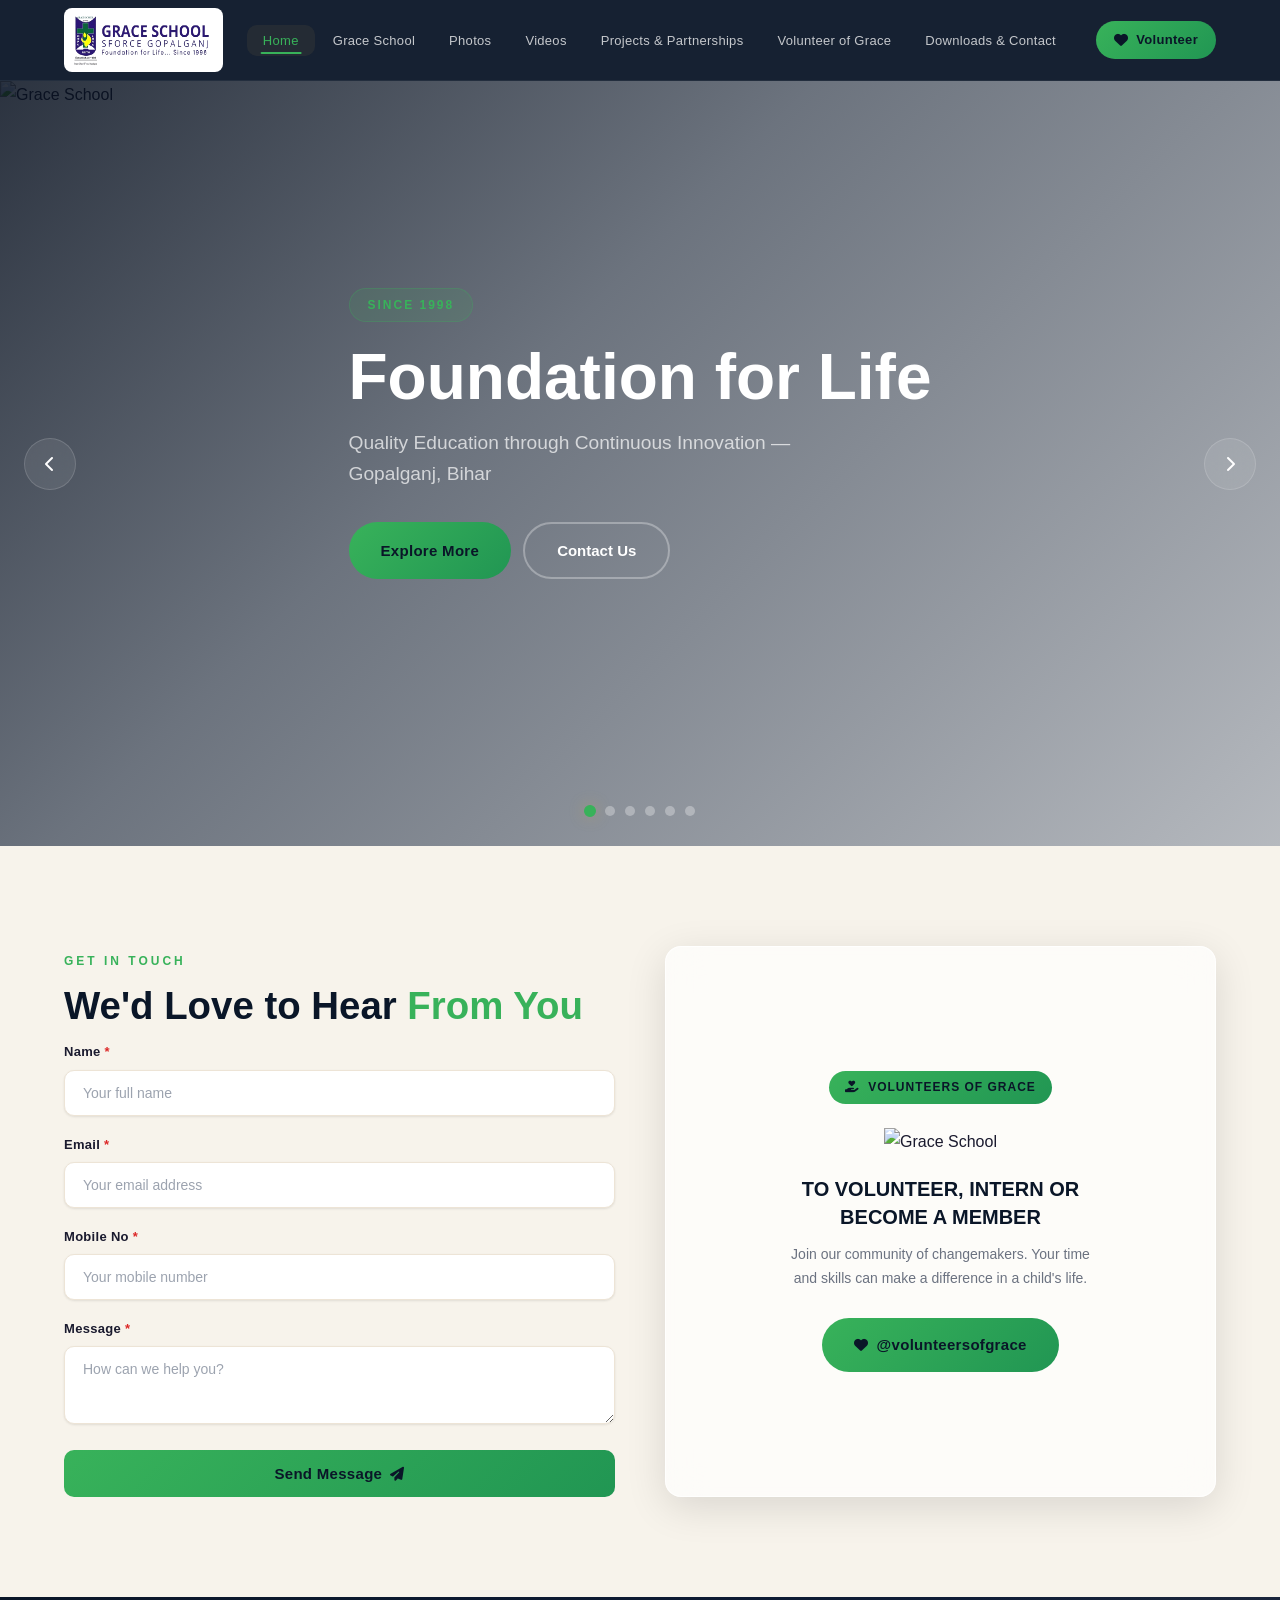
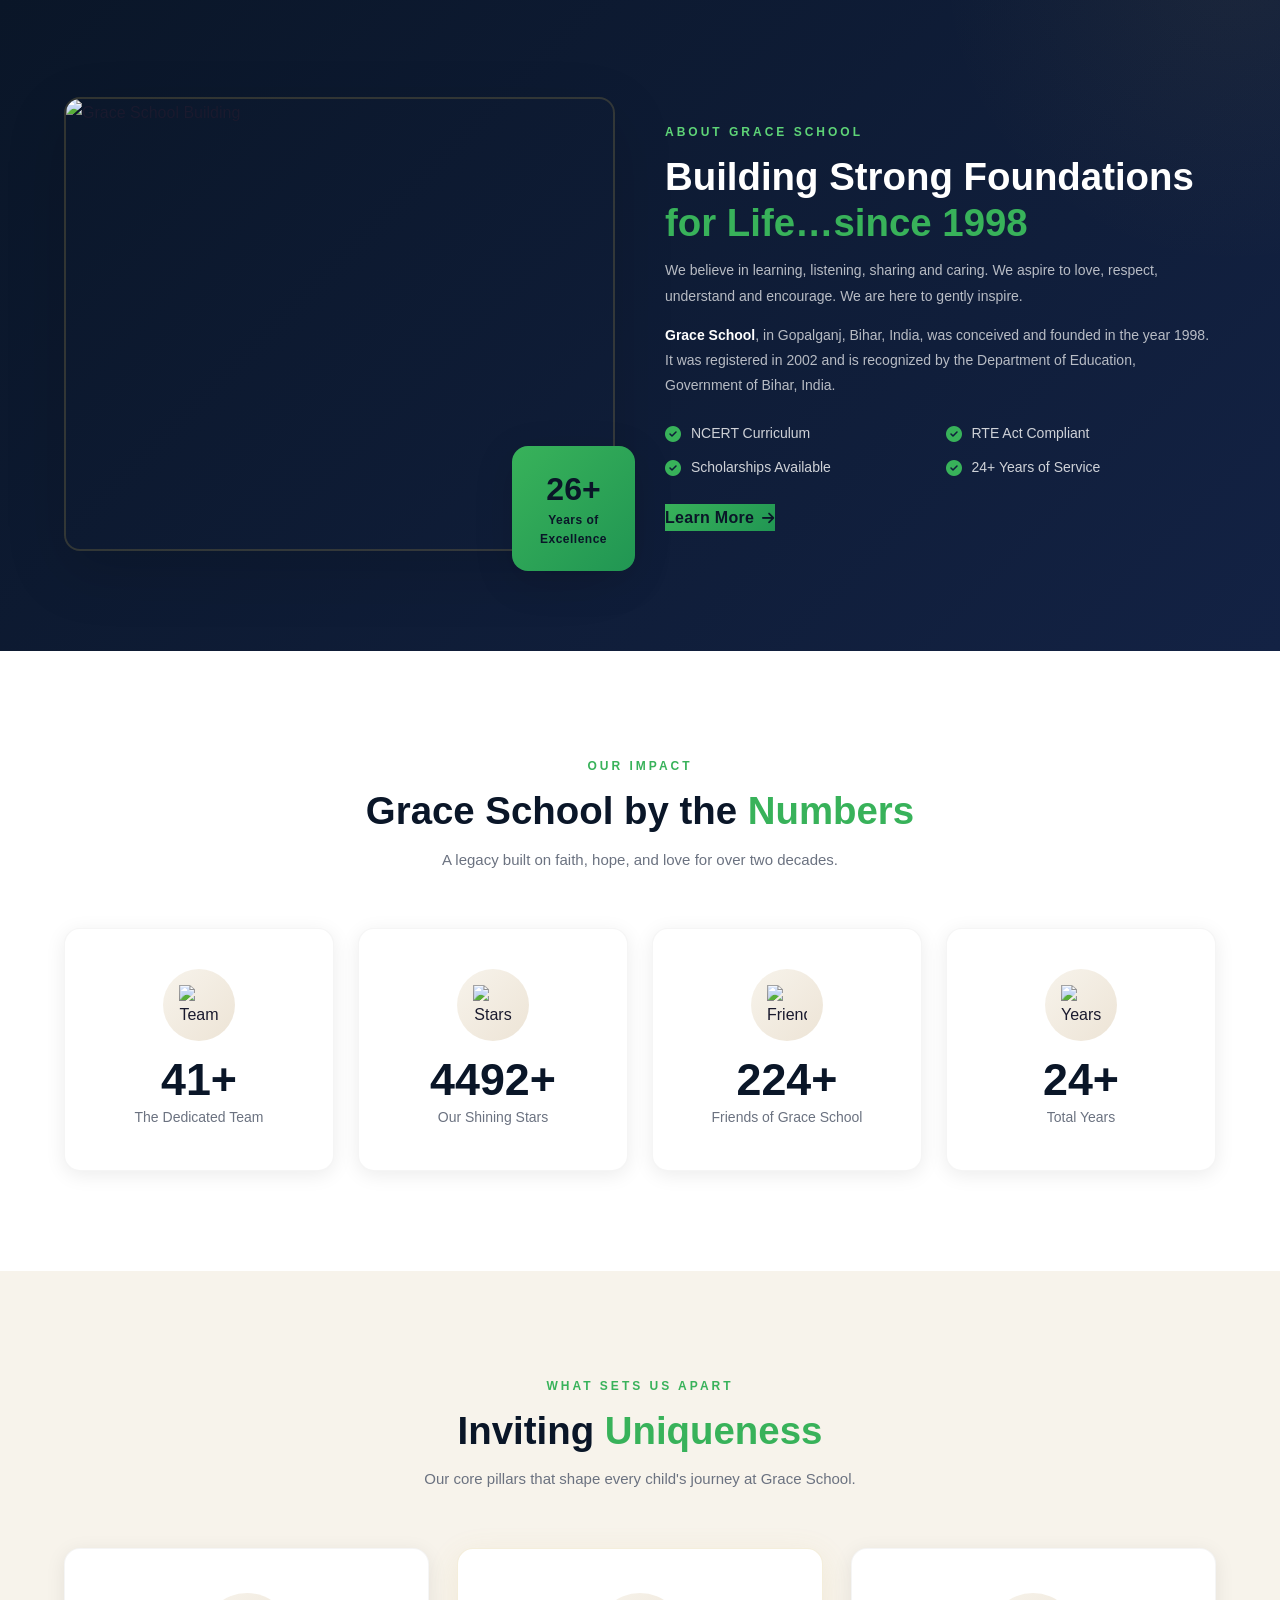
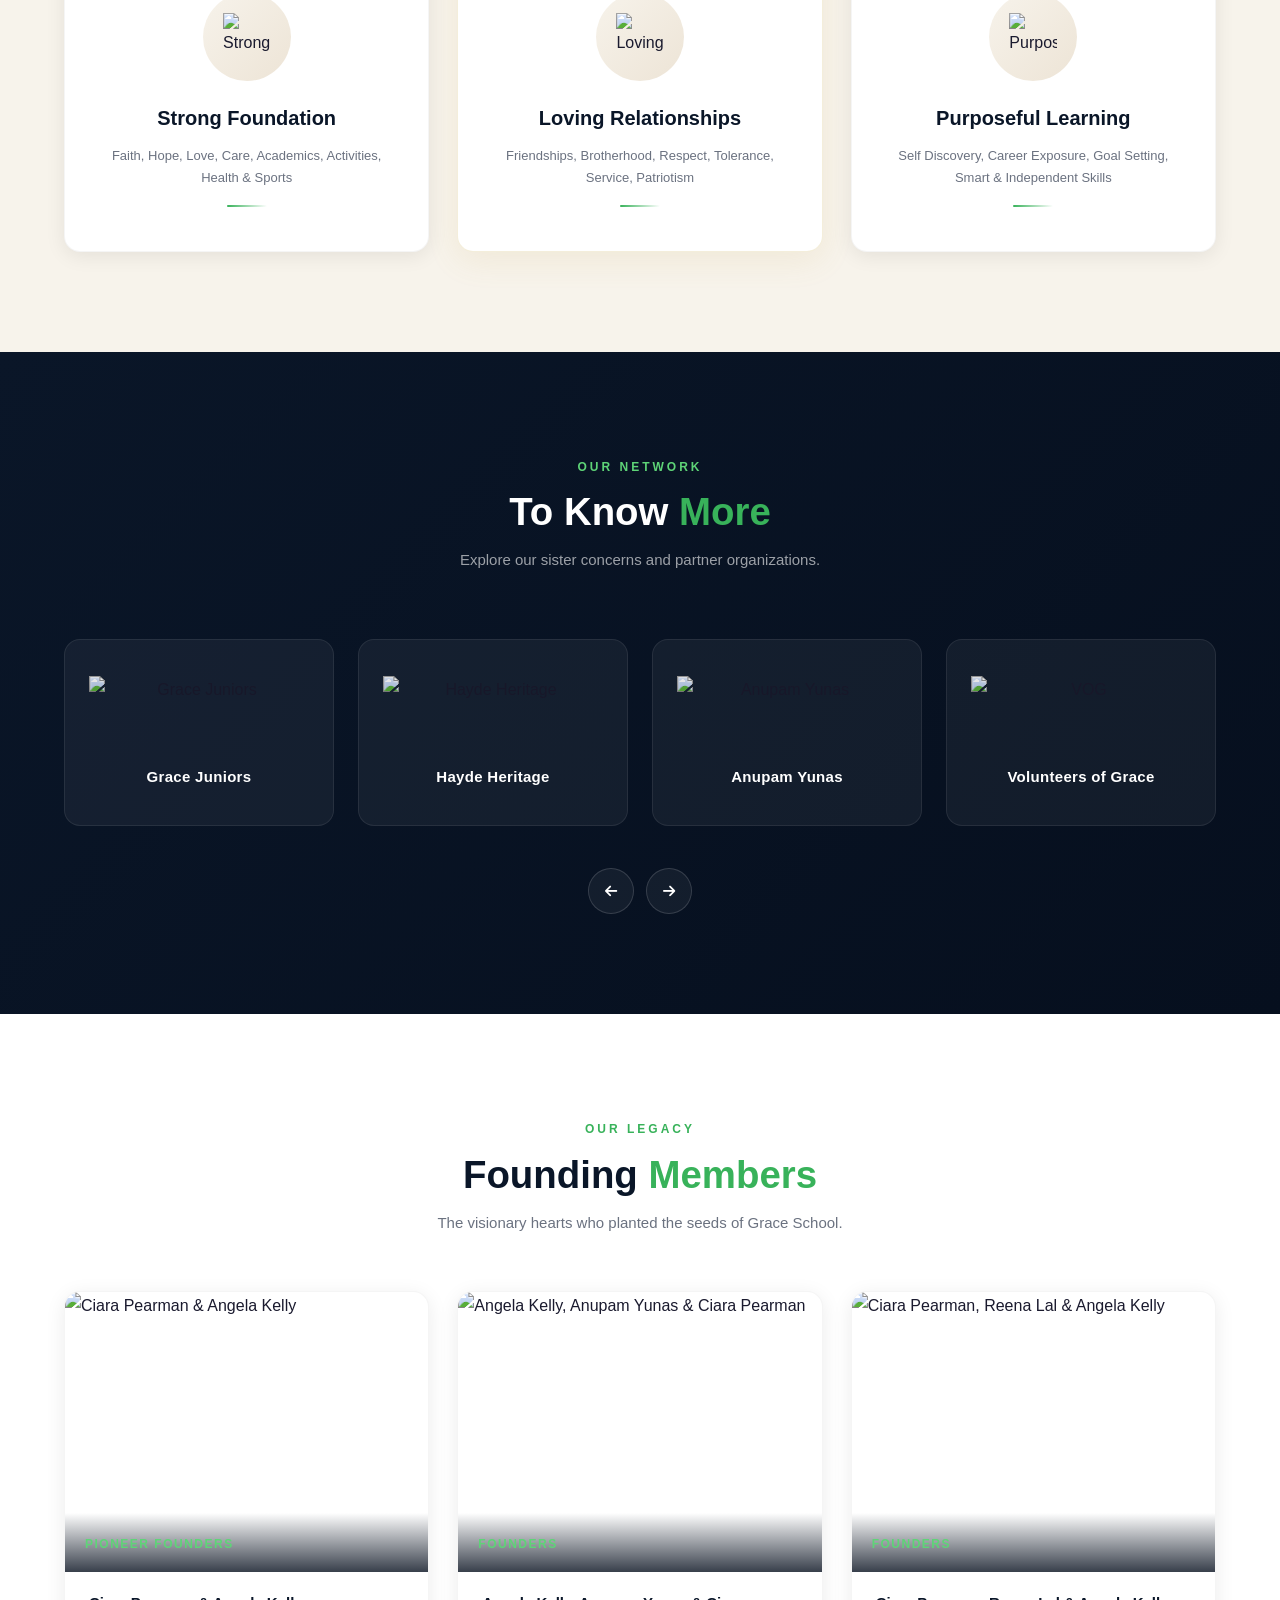
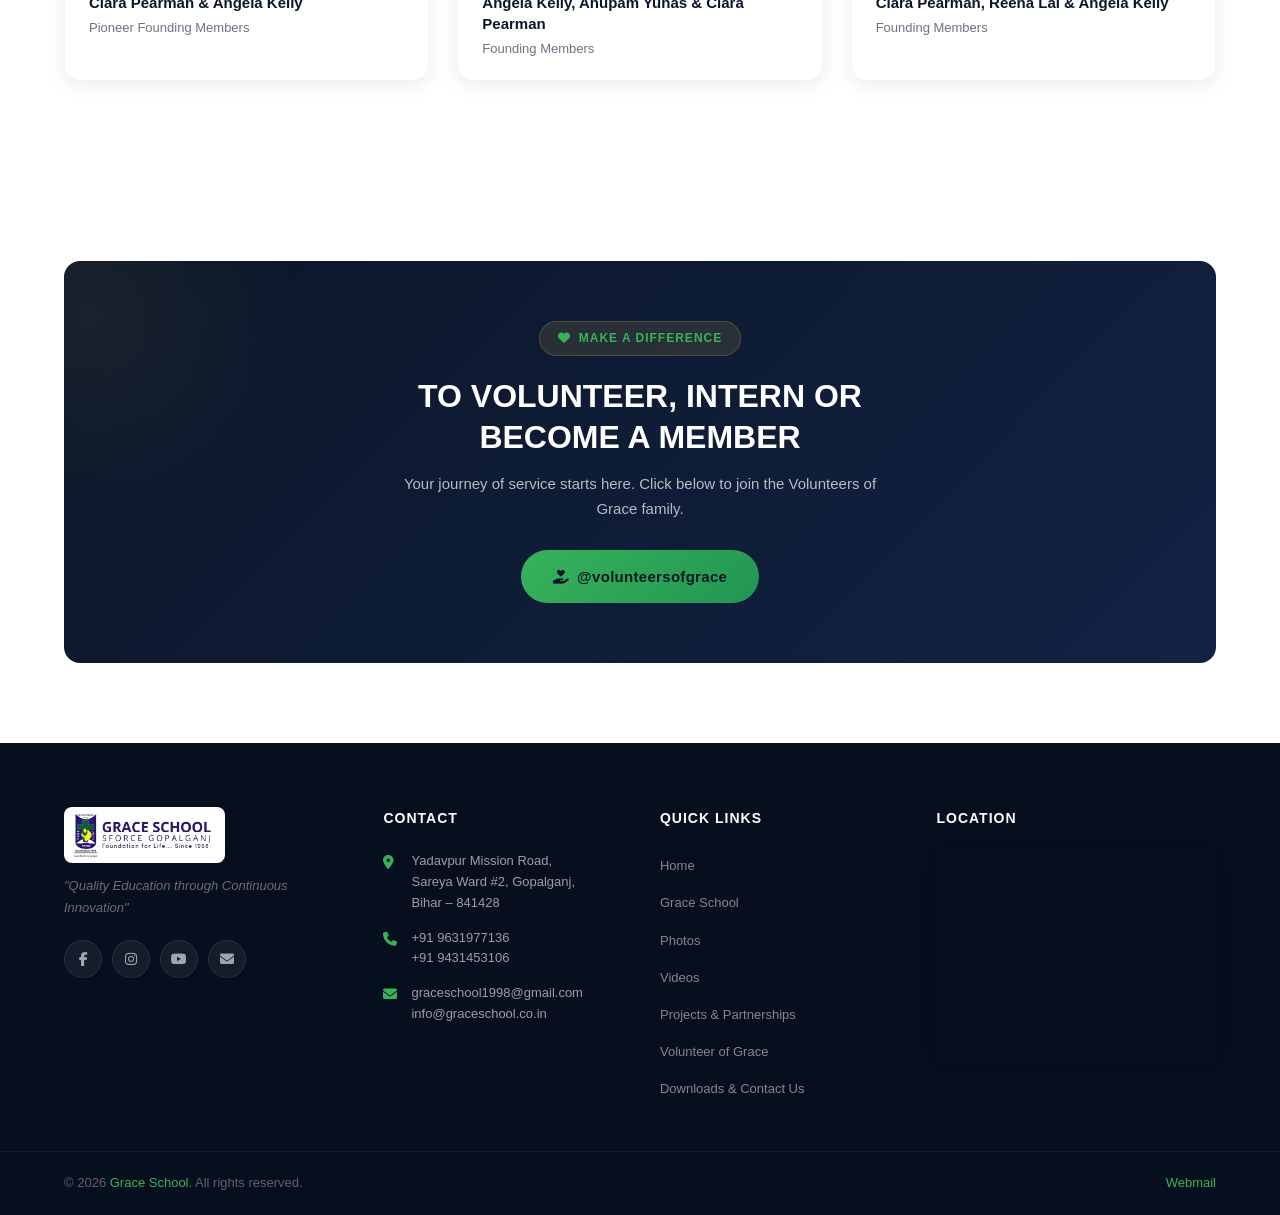
==== index.html @ efa8aef2 "Add cache-control meta tags, bump CSS version to v3" ====
<!DOCTYPE html>
<html lang="en">
<head>
  <meta charset="UTF-8">
  <meta http-equiv="Cache-Control" content="no-cache, no-store, must-revalidate">
  <meta http-equiv="Pragma" content="no-cache">
  <meta name="viewport" content="width=device-width, initial-scale=1.0">
  <title>Grace School – Foundation for Life…since 1998</title>
  <meta name="description" content="Grace School – Foundation for Life…since 1998. Quality education in Gopalganj, Bihar since 1998.">
  <link rel="stylesheet" href="https://cdnjs.cloudflare.com/ajax/libs/font-awesome/6.5.0/css/all.min.css">
  <link rel="stylesheet" href="css/style.css?v=3">
  <link rel="icon" href="https://www.graceschool.co.in/assets/img/cropped-Grace-School-Side-Logo.jpg">
</head>
<body>

  <div class="site-wrapper">

    <!-- Header -->
    <header class="header" id="header">
      <div class="container">
        <div class="header-content">
          <div class="logo">
            <a href="index.html">
              <img src="images/grace-logo-2.png?v=2" alt="Grace School Logo">
            </a>
          </div>
          <nav class="nav" id="mainNav">
            <ul>
              <li><a href="index.html" class="active">Home</a></li>
              <li><a href="grace-school.html">Grace School</a></li>
              <li><a href="photos.html">Photos</a></li>
              <li><a href="videos.html">Videos</a></li>
              <li><a href="projects-partnerships.html">Projects & Partnerships</a></li>
              <li><a href="volunteer.html">Volunteer of Grace</a></li>
              <li><a href="downloads-contact.html">Downloads & Contact</a></li>
            </ul>
          </nav>
          <div class="header-actions">
            <a href="https://linktr.ee/vogtrust2021" target="_blank" class="btn-primary btn-sm">
              <i class="fas fa-heart"></i> Volunteer
            </a>
          </div>
          <button class="hamburger" id="hamburger" aria-label="Toggle menu">
            <span></span><span></span><span></span>
          </button>
        </div>
      </div>
    </header>

    <!-- Hero -->
    <section class="hero">
      <div class="slider-container" id="sliderContainer">
        <div class="slider-track" id="sliderTrack">
          <div class="slide"><img src="https://www.graceschool.co.in/auth/upload/slider/grace-school-slider-1.jpg" alt="Grace School"></div>
          <div class="slide"><img src="https://www.graceschool.co.in/auth/upload/slider/grace-school-slider-2.jpg" alt="Grace School"></div>
          <div class="slide"><img src="https://www.graceschool.co.in/auth/upload/slider/grace-school-slider-3.jpg" alt="Grace School"></div>
          <div class="slide"><img src="https://www.graceschool.co.in/auth/upload/slider/grace-school-slider-4.jpg" alt="Grace School"></div>
          <div class="slide"><img src="https://www.graceschool.co.in/auth/upload/slider/grace-school-slider-5.jpg" alt="Grace School"></div>
          <div class="slide"><img src="https://www.graceschool.co.in/auth/upload/slider/grace-school-slider-6.jpg" alt="Grace School"></div>
        </div>
        <div class="hero-overlay">
          <div class="container">
            <div class="hero-text">
              <span class="hero-badge">Since 1998</span>
              <h1>Foundation for Life</h1>
              <p>Quality Education through Continuous Innovation — Gopalganj, Bihar</p>
              <div class="hero-buttons">
                <a href="grace-school.html" class="btn-primary btn-lg">Explore More</a>
                <a href="downloads-contact.html" class="btn-outline btn-lg">Contact Us</a>
              </div>
            </div>
          </div>
        </div>
        <button class="slider-btn prev" id="prevBtn" aria-label="Previous slide"><i class="fas fa-chevron-left"></i></button>
        <button class="slider-btn next" id="nextBtn" aria-label="Next slide"><i class="fas fa-chevron-right"></i></button>
        <div class="slider-dots" id="sliderDots"></div>
      </div>
    </section>

    <!-- Get In Touch + Volunteer -->
    <section class="section section-contact">
      <div class="container">
        <div class="grid-2">
          <div class="contact-form-wrapper">
            <div class="section-label">Get In Touch</div>
            <h2 class="section-heading">We'd Love to Hear <span class="text-accent">From You</span></h2>
            <form id="contactForm" class="premium-form">
              <div class="form-group">
                <label>Name <span class="required">*</span></label>
                <input type="text" required placeholder="Your full name">
              </div>
              <div class="form-group">
                <label>Email <span class="required">*</span></label>
                <input type="email" required placeholder="Your email address">
              </div>
              <div class="form-group">
                <label>Mobile No <span class="required">*</span></label>
                <input type="tel" maxlength="10" required placeholder="Your mobile number">
              </div>
              <div class="form-group">
                <label>Message <span class="required">*</span></label>
                <textarea rows="3" required placeholder="How can we help you?"></textarea>
              </div>
              <button type="submit" class="btn-primary btn-block">
                Send Message <i class="fas fa-paper-plane"></i>
              </button>
            </form>
          </div>
          <div class="volunteer-wrapper">
            <div class="glass-card volunteer-card">
              <div class="volunteer-badge">
                <i class="fas fa-hand-holding-heart"></i>
                <span>Volunteers of Grace</span>
              </div>
              <img src="https://www.graceschool.co.in/assets/img/Grace-School-Side-Logo.jpg" alt="Grace School" class="volunteer-logo">
              <h3>TO VOLUNTEER, INTERN OR<br>BECOME A MEMBER</h3>
              <p>Join our community of changemakers. Your time and skills can make a difference in a child's life.</p>
              <a href="https://linktr.ee/vogtrust2021" target="_blank" class="btn-primary btn-lg">
                <i class="fas fa-heart"></i> @volunteersofgrace
              </a>
            </div>
          </div>
        </div>
      </div>
    </section>

    <!-- About -->
    <section class="section about-section">
      <div class="container">
        <div class="grid-2 align-center">
          <div class="about-image-wrapper">
            <div class="about-image-frame">
              <img src="https://www.graceschool.co.in/assets/img/Grace-School-Side-Image-1.jpg" alt="Grace School Building">
            </div>
            <div class="experience-badge">
              <span class="exp-number">26+</span>
              <span class="exp-label">Years of<br>Excellence</span>
            </div>
          </div>
          <div class="about-content">
            <div class="section-label light">About Grace School</div>
            <h2 class="section-heading light">Building Strong Foundations<br><span class="text-accent">for Life…since 1998</span></h2>
            <p>We believe in learning, listening, sharing and caring. We aspire to love, respect, understand and encourage. We are here to gently inspire.</p>
            <p><strong>Grace School</strong>, in Gopalganj, Bihar, India, was conceived and founded in the year 1998. It was registered in 2002 and is recognized by the Department of Education, Government of Bihar, India.</p>
            <div class="about-features">
              <div class="about-feature">
                <i class="fas fa-check-circle"></i>
                <span>NCERT Curriculum</span>
              </div>
              <div class="about-feature">
                <i class="fas fa-check-circle"></i>
                <span>RTE Act Compliant</span>
              </div>
              <div class="about-feature">
                <i class="fas fa-check-circle"></i>
                <span>Scholarships Available</span>
              </div>
              <div class="about-feature">
                <i class="fas fa-check-circle"></i>
                <span>24+ Years of Service</span>
              </div>
            </div>
            <a href="grace-school.html" class="btn-primary">Learn More <i class="fas fa-arrow-right"></i></a>
          </div>
        </div>
      </div>
      <div class="section-bg-shape"></div>
    </section>

    <!-- Stats -->
    <section class="section section-stats">
      <div class="container">
        <div class="section-header">
          <div class="section-label">Our Impact</div>
          <h2 class="section-heading">Grace School by the <span class="text-accent">Numbers</span></h2>
          <p class="section-sub">A legacy built on faith, hope, and love for over two decades.</p>
        </div>
        <div class="stats-grid" id="statsGrid">
          <div class="stat-card">
            <div class="stat-icon">
              <img src="https://www.graceschool.co.in/assets/img/icon/team.png" alt="Team">
            </div>
            <div class="stat-number"><span class="counter" data-target="45">0</span>+</div>
            <div class="stat-label">The Dedicated Team</div>
          </div>
          <div class="stat-card">
            <div class="stat-icon">
              <img src="https://www.graceschool.co.in/assets/img/icon/stars.png" alt="Stars">
            </div>
            <div class="stat-number"><span class="counter" data-target="4900">0</span>+</div>
            <div class="stat-label">Our Shining Stars</div>
          </div>
          <div class="stat-card">
            <div class="stat-icon">
              <img src="https://www.graceschool.co.in/assets/img/icon/friends.png" alt="Friends">
            </div>
            <div class="stat-number"><span class="counter" data-target="244">0</span>+</div>
            <div class="stat-label">Friends of Grace School</div>
          </div>
          <div class="stat-card">
            <div class="stat-icon">
              <img src="https://www.graceschool.co.in/assets/img/icon/customer-review.png" alt="Years">
            </div>
            <div class="stat-number"><span class="counter" data-target="26">0</span>+</div>
            <div class="stat-label">Total Years</div>
          </div>
        </div>
      </div>
    </section>

    <!-- Uniqueness -->
    <section class="section section-uniqueness">
      <div class="container">
        <div class="section-header">
          <div class="section-label">What Sets Us Apart</div>
          <h2 class="section-heading">Inviting <span class="text-accent">Uniqueness</span></h2>
          <p class="section-sub">Our core pillars that shape every child's journey at Grace School.</p>
        </div>
        <div class="grid-3">
          <div class="feature-card">
            <div class="feature-icon-wrapper">
              <div class="feature-icon">
                <img src="https://www.graceschool.co.in/assets/img/icon/faith.png" alt="Strong Foundation">
              </div>
            </div>
            <h3>Strong Foundation</h3>
            <p>Faith, Hope, Love, Care, Academics, Activities, Health & Sports</p>
            <div class="feature-line"></div>
          </div>
          <div class="feature-card featured">
            <div class="feature-icon-wrapper">
              <div class="feature-icon">
                <img src="https://www.graceschool.co.in/assets/img/icon/love.png" alt="Loving Relationships">
              </div>
            </div>
            <h3>Loving Relationships</h3>
            <p>Friendships, Brotherhood, Respect, Tolerance, Service, Patriotism</p>
            <div class="feature-line"></div>
          </div>
          <div class="feature-card">
            <div class="feature-icon-wrapper">
              <div class="feature-icon">
                <img src="https://www.graceschool.co.in/assets/img/icon/inspiration.png" alt="Purposeful Learning">
              </div>
            </div>
            <h3>Purposeful Learning</h3>
            <p>Self Discovery, Career Exposure, Goal Setting, Smart & Independent Skills</p>
            <div class="feature-line"></div>
          </div>
        </div>
      </div>
    </section>

    <!-- Partners -->
    <section class="section section-partners">
      <div class="container">
        <div class="section-header">
          <div class="section-label light">Our Network</div>
          <h2 class="section-heading light">To Know <span class="text-accent">More</span></h2>
          <p class="section-sub light">Explore our sister concerns and partner organizations.</p>
        </div>
        <div class="partners-carousel">
          <div class="partner-track" id="partnerTrack">
            <div class="partner-card">
              <a href="http://www.gracejuniors.in/" target="_blank">
                <img src="https://www.graceschool.co.in/assets/img/slide-logo/logo.png" alt="Grace Juniors">
                <h4>Grace Juniors</h4>
              </a>
            </div>
            <div class="partner-card">
              <a href="https://www.haydeheritage.com/" target="_blank">
                <img src="https://www.graceschool.co.in/assets/img/slide-logo/Hayde-Heritage.jpg" alt="Hayde Heritage">
                <h4>Hayde Heritage</h4>
              </a>
            </div>
            <div class="partner-card">
              <a href="http://www.anupamyunas.com" target="_blank">
                <img src="https://www.graceschool.co.in/assets/img/slide-logo/Anupam-Yunas.png" alt="Anupam Yunas">
                <h4>Anupam Yunas</h4>
              </a>
            </div>
            <div class="partner-card">
              <a href="http://graceschool.co.in/friends/" target="_blank">
                <img src="https://www.graceschool.co.in/assets/img/slide-logo/frogscopy.jpg" alt="VOG">
                <h4>Volunteers of Grace</h4>
              </a>
            </div>
          </div>
          <div class="carousel-controls">
            <button class="carousel-btn" id="partnerPrev" aria-label="Previous"><i class="fas fa-arrow-left"></i></button>
            <button class="carousel-btn" id="partnerNext" aria-label="Next"><i class="fas fa-arrow-right"></i></button>
          </div>
        </div>
      </div>
    </section>

    <!-- Founding Members -->
    <section class="section section-members">
      <div class="container">
        <div class="section-header">
          <div class="section-label">Our Legacy</div>
          <h2 class="section-heading">Founding <span class="text-accent">Members</span></h2>
          <p class="section-sub">The visionary hearts who planted the seeds of Grace School.</p>
        </div>
        <div class="grid-3">
          <div class="member-card">
            <div class="member-image">
              <img src="https://www.graceschool.co.in/assets/gallery/founding-members/CIARA%20PEARMAN.jpeg" alt="Ciara Pearman & Angela Kelly">
              <div class="member-overlay">
                <span>Pioneer Founders</span>
              </div>
            </div>
            <div class="member-info">
              <h3>Ciara Pearman & Angela Kelly</h3>
              <p>Pioneer Founding Members</p>
            </div>
          </div>
          <div class="member-card">
            <div class="member-image">
              <img src="https://www.graceschool.co.in/assets/gallery/founding-members/ANGELA%20KELLY.jpeg" alt="Angela Kelly, Anupam Yunas & Ciara Pearman">
              <div class="member-overlay">
                <span>Founders</span>
              </div>
            </div>
            <div class="member-info">
              <h3>Angela Kelly, Anupam Yunas & Ciara Pearman</h3>
              <p>Founding Members</p>
            </div>
          </div>
          <div class="member-card">
            <div class="member-image">
              <img src="https://www.graceschool.co.in/assets/gallery/founding-members/REENA%20LAL.jpeg" alt="Ciara Pearman, Reena Lal & Angela Kelly">
              <div class="member-overlay">
                <span>Founders</span>
              </div>
            </div>
            <div class="member-info">
              <h3>Ciara Pearman, Reena Lal & Angela Kelly</h3>
              <p>Founding Members</p>
            </div>
          </div>
        </div>
      </div>
    </section>

    <!-- Volunteer CTA -->
    <section class="section section-cta">
      <div class="container">
        <div class="cta-card">
          <div class="cta-content">
            <span class="cta-badge"><i class="fas fa-heart"></i> Make a Difference</span>
            <h2>TO VOLUNTEER, INTERN OR<br>BECOME A MEMBER</h2>
            <p>Your journey of service starts here. Click below to join the Volunteers of Grace family.</p>
            <a href="https://linktr.ee/vogtrust2021" target="_blank" class="btn-primary btn-lg">
              <i class="fas fa-hand-holding-heart"></i> @volunteersofgrace
            </a>
          </div>
        </div>
      </div>
    </section>

    <!-- Footer -->
    <footer class="footer">
      <div class="footer-main">
        <div class="container">
          <div class="footer-grid">
            <div class="footer-col footer-brand">
              <img src="images/grace-logo-2.png?v=2" alt="Grace School" class="footer-logo">
              <p class="tagline">"Quality Education through Continuous Innovation"</p>
              <div class="footer-social">
                <a href="#" aria-label="Facebook"><i class="fab fa-facebook-f"></i></a>
                <a href="#" aria-label="Instagram"><i class="fab fa-instagram"></i></a>
                <a href="#" aria-label="YouTube"><i class="fab fa-youtube"></i></a>
                <a href="#" aria-label="Email"><i class="fas fa-envelope"></i></a>
              </div>
            </div>
            <div class="footer-col">
              <h4>Contact</h4>
              <ul class="footer-contact">
                <li>
                  <i class="fas fa-map-marker-alt"></i>
                  <span>Yadavpur Mission Road,<br>Sareya Ward #2, Gopalganj,<br>Bihar – 841428</span>
                </li>
                <li>
                  <i class="fas fa-phone"></i>
                  <span>+91 9631977136<br>+91 9431453106</span>
                </li>
                <li>
                  <i class="fas fa-envelope"></i>
                  <span>graceschool1998@gmail.com<br>info@graceschool.co.in</span>
                </li>
              </ul>
            </div>
            <div class="footer-col">
              <h4>Quick Links</h4>
              <ul class="footer-links">
                <li><a href="index.html">Home</a></li>
                <li><a href="grace-school.html">Grace School</a></li>
                <li><a href="photos.html">Photos</a></li>
                <li><a href="videos.html">Videos</a></li>
                <li><a href="projects-partnerships.html">Projects & Partnerships</a></li>
                <li><a href="volunteer.html">Volunteer of Grace</a></li>
                <li><a href="downloads-contact.html">Downloads & Contact Us</a></li>
              </ul>
            </div>
            <div class="footer-col">
              <h4>Location</h4>
              <div class="footer-map">
                <iframe src="https://www.google.com/maps/embed?pb=!1m14!1m8!1m3!1d3571.1223686066032!2d84.44109749296373!3d26.484004594382505!3m2!1i1024!2i768!4f13.1!3m3!1m2!1s0x0%3A0x8fe959fb7c4a5956!2sGrace%20School!5e0!3m2!1sen!2sin!4v1649658144028!5m2!1sen!2sin" width="100%" height="200" style="border:0; border-radius: 8px;" allowfullscreen="" loading="lazy"></iframe>
              </div>
            </div>
          </div>
        </div>
      </div>
      <div class="footer-bottom">
        <div class="container">
          <div class="footer-bottom-content">
            <p>&copy; 2026 <a href="#">Grace School</a>. All rights reserved.</p>
            <p><a href="https://webmail.graceschool.co.in/login.php" target="_blank">Webmail</a></p>
          </div>
        </div>
      </div>
    </footer>

  </div>

  <script src="js/main.js"></script>

</body>
</html>
---- css/style.css ----
*,
*::before,
*::after {
  margin: 0;
  padding: 0;
  box-sizing: border-box;
}

:root {
  --navy: #0a1628;
  --navy-dark: #060f1e;
  --navy-light: #132244;
  --indigo: #1a237e;
  --indigo-light: #283593;
  --green: #38b25a;
  --green-light: #5ed477;
  --green-dark: #219653;
  --cream: #f7f3eb;
  --cream-dark: #ede4d6;
  --text: #1a1a2e;
  --text-light: #6b7280;
  --text-muted: #9ca3af;
  --white: #ffffff;
  --shadow-sm: 0 1px 3px rgba(0,0,0,0.06), 0 1px 2px rgba(0,0,0,0.04);
  --shadow-md: 0 4px 20px rgba(0,0,0,0.08);
  --shadow-lg: 0 10px 40px rgba(0,0,0,0.12);
  --shadow-xl: 0 20px 60px rgba(0,0,0,0.15);
  --radius: 16px;
  --radius-sm: 10px;
  --radius-full: 9999px;
  --transition: 0.4s cubic-bezier(0.25, 0.46, 0.45, 0.94);
  --font-body: 'Helvetica Neue', Helvetica, Arial, sans-serif;
  --font-display: 'Helvetica Neue', Helvetica, Arial, sans-serif;
}

html {
  scroll-behavior: smooth;
}

body {
  font-family: var(--font-body);
  color: var(--text);
  line-height: 1.7;
  overflow-x: hidden;
  background: var(--white);
  -webkit-font-smoothing: antialiased;
}

.site-wrapper {
  overflow: hidden;
}

.container {
  max-width: 1200px;
  margin: 0 auto;
  padding: 0 24px;
}

a {
  text-decoration: none;
  color: inherit;
  transition: var(--transition);
}

img {
  max-width: 100%;
  height: auto;
  display: block;
}

ul { list-style: none; }

.text-accent { color: var(--green); }

.divider-dot {
  width: 4px;
  height: 4px;
  background: rgba(255,255,255,0.2);
  border-radius: 50%;
}

/* ======= HEADER ======= */
.header {
  background: rgba(10,22,40,0.95);
  backdrop-filter: blur(20px);
  -webkit-backdrop-filter: blur(20px);
  border-bottom: 1px solid rgba(255,255,255,0.06);
  position: sticky;
  top: 0;
  z-index: 1000;
  padding: 8px 0;
  transition: var(--transition);
}

.header.scrolled {
  background: rgba(10,22,40,0.98);
  box-shadow: 0 4px 30px rgba(0,0,0,0.2);
}

.header-content {
  display: flex;
  align-items: center;
  justify-content: space-between;
  gap: 24px;
}

.logo {
  display: flex;
  align-items: center;
}

.logo img {
  height: 64px;
  width: auto;
  filter: brightness(1.05);
  background: #fff;
  padding: 6px 10px;
  border-radius: 8px;
}

.nav ul {
  display: flex;
  gap: 2px;
}

.nav a {
  padding: 8px 16px;
  font-size: 13px;
  font-weight: 500;
  color: rgba(255,255,255,0.75);
  border-radius: var(--radius-sm);
  transition: var(--transition);
  white-space: nowrap;
  letter-spacing: 0.3px;
  position: relative;
}

.nav a::after {
  content: '';
  position: absolute;
  bottom: 2px;
  left: 50%;
  transform: translateX(-50%) scaleX(0);
  width: 60%;
  height: 2px;
  background: var(--green);
  border-radius: 2px;
  transition: transform 0.3s ease;
}

.nav a:hover::after,
.nav a.active::after {
  transform: translateX(-50%) scaleX(1);
}

.nav a:hover,
.nav a.active {
  color: var(--green);
  background: rgba(201,168,76,0.08);
}

/* ======= BUTTONS ======= */
.btn-primary {
  display: inline-flex;
  align-items: center;
  gap: 8px;
  background: linear-gradient(135deg, var(--green), var(--green-dark));
  color: var(--navy) !important;
  font-weight: 700;
  border: none;
  cursor: pointer;
  transition: var(--transition);
  text-align: center;
  justify-content: center;
  letter-spacing: 0.3px;
}

.btn-primary:hover {
  transform: translateY(-2px);
  box-shadow: 0 8px 30px rgba(201,168,76,0.35);
}

.btn-sm { padding: 8px 18px; border-radius: var(--radius-full); font-size: 13px; }
.btn-lg { padding: 14px 32px; border-radius: var(--radius-full); font-size: 15px; }
.btn-block { width: 100%; padding: 15px 28px; border-radius: var(--radius-sm); font-size: 15px; }

.btn-outline {
  display: inline-flex;
  align-items: center;
  gap: 8px;
  padding: 14px 32px;
  border-radius: var(--radius-full);
  font-weight: 600;
  font-size: 15px;
  color: var(--white);
  border: 2px solid rgba(255,255,255,0.3);
  background: transparent;
  transition: var(--transition);
}

.btn-outline:hover {
  border-color: var(--green);
  color: var(--green);
  background: rgba(201,168,76,0.1);
}

.btn-primary i, .btn-outline i { font-size: 14px; }

/* ======= HAMBURGER ======= */
.hamburger {
  display: none;
  flex-direction: column;
  gap: 5px;
  background: none;
  border: none;
  cursor: pointer;
  padding: 6px;
}

.hamburger span {
  width: 24px;
  height: 2px;
  background: var(--white);
  border-radius: 3px;
  transition: var(--transition);
}

/* ======= HERO ======= */
.hero {
  position: relative;
  z-index: 1;
}

.slider-container {
  position: relative;
  width: 100%;
  height: 85vh;
  min-height: 500px;
  max-height: 800px;
  overflow: hidden;
}

.slider-track {
  display: flex;
  transition: transform 1.2s cubic-bezier(0.25, 0.46, 0.45, 0.94);
  height: 100%;
}

.slide {
  min-width: 100%;
  height: 100%;
  position: relative;
}

.slide img {
  width: 100%;
  height: 100%;
  object-fit: cover;
}

.slide::after {
  content: '';
  position: absolute;
  inset: 0;
  background: linear-gradient(
    135deg,
    rgba(6,15,30,0.85) 0%,
    rgba(10,22,40,0.6) 40%,
    rgba(10,22,40,0.3) 100%
  );
}

.hero-overlay {
  position: absolute;
  inset: 0;
  z-index: 5;
  display: flex;
  align-items: center;
  padding-bottom: 60px;
}

.hero-text {
  max-width: 650px;
}

.hero-badge {
  display: inline-block;
  padding: 6px 18px;
  background: rgba(56,178,90,0.12);
  border: 1px solid rgba(56,178,90,0.25);
  color: var(--green);
  font-size: 12px;
  font-weight: 600;
  letter-spacing: 2px;
  text-transform: uppercase;
  border-radius: var(--radius-full);
  margin-bottom: 20px;
}

.hero-text h1 {
  font-family: var(--font-display);
  font-size: clamp(2.5rem, 5vw, 4.5rem);
  font-weight: 800;
  color: var(--white);
  line-height: 1.1;
  margin-bottom: 16px;
  white-space: nowrap;
}

.hero-text p {
  font-size: clamp(1rem, 1.5vw, 1.2rem);
  color: rgba(255,255,255,0.7);
  margin-bottom: 32px;
  max-width: 520px;
  line-height: 1.6;
}

.hero-buttons {
  display: flex;
  gap: 12px;
  flex-wrap: wrap;
}

.slider-btn {
  position: absolute;
  top: 50%;
  transform: translateY(-50%);
  width: 52px;
  height: 52px;
  border: 1px solid rgba(255,255,255,0.15);
  background: rgba(255,255,255,0.08);
  backdrop-filter: blur(12px);
  color: var(--white);
  font-size: 16px;
  border-radius: 50%;
  cursor: pointer;
  transition: var(--transition);
  z-index: 10;
  display: flex;
  align-items: center;
  justify-content: center;
}

.slider-btn:hover {
  background: var(--green);
  border-color: var(--green);
  color: var(--navy);
}

.slider-btn.prev { left: 24px; }
.slider-btn.next { right: 24px; }

.slider-dots {
  position: absolute;
  bottom: 30px;
  left: 50%;
  transform: translateX(-50%);
  display: flex;
  gap: 10px;
  z-index: 10;
}

.slider-dots span {
  width: 10px;
  height: 10px;
  border-radius: 50%;
  background: rgba(255,255,255,0.3);
  cursor: pointer;
  transition: var(--transition);
  border: 1.5px solid transparent;
}

.slider-dots span.active {
  background: var(--green);
  border-color: var(--green);
  box-shadow: 0 0 12px rgba(201,168,76,0.4);
  transform: scale(1.2);
}

/* ======= SECTIONS ======= */
.section {
  padding: 100px 0;
}

.section-header {
  text-align: center;
  margin-bottom: 56px;
}

.section-label {
  display: inline-block;
  font-size: 12px;
  font-weight: 600;
  letter-spacing: 3px;
  text-transform: uppercase;
  color: var(--green);
  margin-bottom: 12px;
}

.section-label.light {
  color: var(--green-light);
}

.section-heading {
  font-family: var(--font-display);
  font-size: clamp(1.8rem, 3vw, 2.8rem);
  font-weight: 700;
  color: var(--navy);
  line-height: 1.2;
  margin-bottom: 12px;
}

.section-heading.light {
  color: var(--white);
}

.section-sub {
  font-size: 15px;
  color: var(--text-light);
  max-width: 500px;
  margin: 0 auto;
}

.section-sub.light {
  color: rgba(255,255,255,0.6);
}

/* ======= GRID ======= */
.grid-2 {
  display: grid;
  grid-template-columns: 1fr 1fr;
  gap: 50px;
}

.grid-3 {
  display: grid;
  grid-template-columns: repeat(3, 1fr);
  gap: 28px;
}

.align-center { align-items: center; }

/* ======= CONTACT ======= */
.section-contact {
  background: var(--cream);
  position: relative;
}

.premium-form .form-group {
  margin-bottom: 18px;
}

.premium-form label {
  display: block;
  margin-bottom: 6px;
  font-size: 13px;
  font-weight: 600;
  color: var(--text);
  letter-spacing: 0.3px;
}

.required { color: #dc2626; }

.premium-form input,
.premium-form textarea {
  width: 100%;
  padding: 14px 18px;
  border: 1.5px solid var(--cream-dark);
  border-radius: var(--radius-sm);
  background: var(--white);
  color: var(--text);
  font-family: var(--font-body);
  font-size: 14px;
  transition: var(--transition);
  box-shadow: var(--shadow-sm);
}

.premium-form input:focus,
.premium-form textarea:focus {
  outline: none;
  border-color: var(--green);
  box-shadow: 0 0 0 4px rgba(201,168,76,0.1);
}

.premium-form input::placeholder,
.premium-form textarea::placeholder {
  color: var(--text-muted);
}

/* Volunteer Glass Card */
.glass-card {
  background: rgba(255,255,255,0.7);
  backdrop-filter: blur(20px);
  -webkit-backdrop-filter: blur(20px);
  border: 1px solid rgba(255,255,255,0.8);
  border-radius: var(--radius);
  box-shadow: var(--shadow-lg);
}

.volunteer-card {
  padding: 48px 40px;
  height: 100%;
  display: flex;
  flex-direction: column;
  align-items: center;
  justify-content: center;
  text-align: center;
}

.volunteer-badge {
  display: inline-flex;
  align-items: center;
  gap: 8px;
  padding: 6px 16px;
  background: linear-gradient(135deg, var(--green), var(--green-dark));
  color: var(--navy);
  border-radius: var(--radius-full);
  font-size: 12px;
  font-weight: 700;
  letter-spacing: 1px;
  text-transform: uppercase;
  margin-bottom: 24px;
}

.volunteer-logo {
  max-width: 180px;
  margin-bottom: 20px;
}

.volunteer-card h3 {
  font-family: var(--font-display);
  font-size: 20px;
  color: var(--navy);
  margin-bottom: 12px;
  line-height: 1.4;
}

.volunteer-card p {
  font-size: 14px;
  color: var(--text-light);
  margin-bottom: 28px;
  max-width: 320px;
}

/* ======= ABOUT ======= */
.about-section {
  background: linear-gradient(135deg, var(--navy) 0%, var(--navy-light) 100%);
  position: relative;
  overflow: hidden;
}

.about-section::before {
  content: '';
  position: absolute;
  top: -50%;
  right: -20%;
  width: 600px;
  height: 600px;
  background: radial-gradient(circle, rgba(201,168,76,0.06) 0%, transparent 70%);
  pointer-events: none;
}

.about-image-wrapper {
  position: relative;
}

.about-image-frame {
  border-radius: var(--radius);
  overflow: hidden;
  box-shadow: var(--shadow-xl);
  border: 2px solid rgba(201,168,76,0.2);
}

.about-image-frame img {
  width: 100%;
  height: 450px;
  object-fit: cover;
  transition: transform 0.6s ease;
}

.about-image-frame:hover img {
  transform: scale(1.03);
}

.experience-badge {
  position: absolute;
  bottom: -20px;
  right: -20px;
  background: linear-gradient(135deg, var(--green), var(--green-dark));
  color: var(--navy);
  padding: 24px 28px;
  border-radius: var(--radius);
  text-align: center;
  box-shadow: var(--shadow-lg);
  line-height: 1.2;
}

.exp-number {
  display: block;
  font-size: 2rem;
  font-weight: 800;
}

.exp-label {
  font-size: 12px;
  font-weight: 600;
  letter-spacing: 0.5px;
}

.about-content p {
  font-size: 14px;
  color: rgba(255,255,255,0.7);
  margin-bottom: 14px;
  line-height: 1.8;
}

.about-content strong {
  color: var(--white);
}

.about-features {
  display: grid;
  grid-template-columns: 1fr 1fr;
  gap: 10px;
  margin: 24px 0;
}

.about-feature {
  display: flex;
  align-items: center;
  gap: 10px;
  font-size: 14px;
  color: rgba(255,255,255,0.8);
}

.about-feature i {
  color: var(--green);
  font-size: 16px;
}

.section-bg-shape {
  display: none;
}

/* ======= STATS ======= */
.section-stats {
  background: var(--white);
}

.stats-grid {
  display: grid;
  grid-template-columns: repeat(4, 1fr);
  gap: 24px;
}

.stat-card {
  text-align: center;
  padding: 40px 24px;
  background: var(--white);
  border-radius: var(--radius);
  box-shadow: var(--shadow-md);
  transition: var(--transition);
  border: 1px solid rgba(0,0,0,0.04);
  position: relative;
  overflow: hidden;
}

.stat-card::before {
  content: '';
  position: absolute;
  top: 0;
  left: 0;
  right: 0;
  height: 3px;
  background: linear-gradient(90deg, var(--green), var(--green-light));
  transform: scaleX(0);
  transition: transform 0.4s ease;
  transform-origin: left;
}

.stat-card:hover::before {
  transform: scaleX(1);
}

.stat-card:hover {
  transform: translateY(-6px);
  box-shadow: var(--shadow-xl);
}

.stat-icon {
  width: 72px;
  height: 72px;
  margin: 0 auto 16px;
  display: flex;
  align-items: center;
  justify-content: center;
  background: linear-gradient(135deg, var(--cream) 0%, var(--cream-dark) 100%);
  border-radius: 50%;
  padding: 16px;
  transition: var(--transition);
}

.stat-card:hover .stat-icon {
  transform: scale(1.1);
}

.stat-icon img {
  width: 100%;
  height: 100%;
  object-fit: contain;
}

.stat-number {
  font-size: 2.8rem;
  font-weight: 800;
  color: var(--navy);
  margin-bottom: 4px;
  line-height: 1;
}

.stat-label {
  font-size: 14px;
  color: var(--text-light);
  font-weight: 500;
}

/* ======= UNIQUENESS ======= */
.section-uniqueness {
  background: var(--cream);
}

.feature-card {
  text-align: center;
  padding: 44px 28px;
  background: var(--white);
  border-radius: var(--radius);
  box-shadow: var(--shadow-md);
  transition: var(--transition);
  position: relative;
  border: 1px solid rgba(0,0,0,0.04);
}

.feature-card.featured {
  border-color: rgba(201,168,76,0.2);
  box-shadow: 0 8px 32px rgba(201,168,76,0.12);
}

.feature-card:hover {
  transform: translateY(-8px);
  box-shadow: var(--shadow-xl);
}

.feature-icon-wrapper {
  display: flex;
  justify-content: center;
  margin-bottom: 20px;
}

.feature-icon {
  width: 88px;
  height: 88px;
  display: flex;
  align-items: center;
  justify-content: center;
  background: linear-gradient(135deg, var(--cream), var(--cream-dark));
  border-radius: 50%;
  padding: 20px;
  transition: var(--transition);
}

.feature-card:hover .feature-icon {
  background: linear-gradient(135deg, var(--green-light), var(--green));
}

.feature-icon img {
  width: 100%;
  height: 100%;
  object-fit: contain;
  transition: var(--transition);
}

.feature-card:hover .feature-icon img {
  filter: brightness(0) invert(1);
}

.feature-card h3 {
  font-family: var(--font-display);
  font-size: 20px;
  font-weight: 700;
  color: var(--navy);
  margin-bottom: 10px;
}

.feature-card p {
  font-size: 13px;
  color: var(--text-light);
  line-height: 1.7;
}

.feature-line {
  width: 40px;
  height: 2px;
  background: linear-gradient(90deg, var(--green), transparent);
  margin: 16px auto 0;
  border-radius: 2px;
}

/* ======= PARTNERS ======= */
.section-partners {
  background: linear-gradient(135deg, var(--navy) 0%, var(--navy-dark) 100%);
  position: relative;
}

.partners-carousel {
  position: relative;
  overflow: hidden;
}

.partner-track {
  display: flex;
  gap: 24px;
  transition: transform 0.5s ease;
  padding: 10px 0;
}

.partner-card {
  min-width: 270px;
  flex-shrink: 0;
}

.partner-card a {
  display: block;
  text-align: center;
  padding: 36px 24px;
  background: rgba(255,255,255,0.05);
  border: 1px solid rgba(255,255,255,0.08);
  border-radius: var(--radius);
  transition: var(--transition);
}

.partner-card a:hover {
  background: rgba(255,255,255,0.1);
  border-color: rgba(201,168,76,0.3);
  transform: translateY(-4px);
  box-shadow: 0 12px 40px rgba(0,0,0,0.3);
}

.partner-card img {
  height: 72px;
  width: auto;
  margin: 0 auto 16px;
  object-fit: contain;
  filter: brightness(0.9);
}

.partner-card h4 {
  color: var(--white);
  font-size: 15px;
  font-weight: 600;
  letter-spacing: 0.3px;
}

.carousel-controls {
  display: flex;
  justify-content: center;
  gap: 12px;
  margin-top: 32px;
}

.carousel-btn {
  width: 46px;
  height: 46px;
  border: 1.5px solid rgba(255,255,255,0.15);
  background: rgba(255,255,255,0.05);
  color: var(--white);
  border-radius: 50%;
  cursor: pointer;
  transition: var(--transition);
  font-size: 14px;
  display: flex;
  align-items: center;
  justify-content: center;
}

.carousel-btn:hover {
  background: var(--green);
  border-color: var(--green);
  color: var(--navy);
}

/* ======= MEMBERS ======= */
.section-members {
  background: var(--white);
}

.member-card {
  background: var(--white);
  border-radius: var(--radius);
  overflow: hidden;
  box-shadow: var(--shadow-md);
  transition: var(--transition);
  border: 1px solid rgba(0,0,0,0.04);
}

.member-card:hover {
  transform: translateY(-8px);
  box-shadow: var(--shadow-xl);
}

.member-image {
  height: 280px;
  overflow: hidden;
  position: relative;
}

.member-image img {
  width: 100%;
  height: 100%;
  object-fit: cover;
  transition: transform 0.6s ease;
}

.member-card:hover .member-image img {
  transform: scale(1.08);
}

.member-overlay {
  position: absolute;
  bottom: 0;
  left: 0;
  right: 0;
  padding: 16px 20px;
  background: linear-gradient(transparent, rgba(6,15,30,0.8));
}

.member-overlay span {
  color: var(--green-light);
  font-size: 12px;
  font-weight: 600;
  letter-spacing: 1.5px;
  text-transform: uppercase;
}

.member-info {
  padding: 20px 24px;
}

.member-info h3 {
  font-size: 15px;
  font-weight: 700;
  color: var(--navy);
  margin-bottom: 4px;
  line-height: 1.4;
}

.member-info p {
  font-size: 13px;
  color: var(--text-light);
}

/* ======= GALLERY ======= */
.section-gallery {
  background: var(--cream);
}

.gallery-grid {
  gap: 24px;
}

.gallery-item {
  border-radius: var(--radius);
  overflow: hidden;
  position: relative;
  box-shadow: var(--shadow-md);
  cursor: pointer;
}

.gallery-item img {
  width: 100%;
  height: 320px;
  object-fit: cover;
  transition: transform 0.6s ease;
}

.gallery-item:hover img {
  transform: scale(1.05);
}

.gallery-overlay {
  position: absolute;
  inset: 0;
  background: rgba(6,15,30,0.4);
  display: flex;
  align-items: center;
  justify-content: center;
  opacity: 0;
  transition: var(--transition);
}

.gallery-item:hover .gallery-overlay {
  opacity: 1;
}

.gallery-overlay i {
  color: var(--white);
  font-size: 28px;
  background: rgba(201,168,76,0.2);
  width: 56px;
  height: 56px;
  display: flex;
  align-items: center;
  justify-content: center;
  border-radius: 50%;
  backdrop-filter: blur(10px);
}

/* ======= CTA ======= */
.section-cta {
  background: var(--white);
  padding: 80px 0;
}

.cta-card {
  background: linear-gradient(135deg, var(--navy) 0%, var(--navy-light) 100%);
  border-radius: var(--radius);
  padding: 60px;
  text-align: center;
  position: relative;
  overflow: hidden;
}

.cta-card::before {
  content: '';
  position: absolute;
  top: -50%;
  left: -20%;
  width: 500px;
  height: 500px;
  background: radial-gradient(circle, rgba(201,168,76,0.08) 0%, transparent 60%);
  pointer-events: none;
}

.cta-content {
  position: relative;
  z-index: 1;
}

.cta-badge {
  display: inline-flex;
  align-items: center;
  gap: 8px;
  padding: 6px 18px;
  background: rgba(201,168,76,0.15);
  border: 1px solid rgba(201,168,76,0.25);
  color: var(--green);
  border-radius: var(--radius-full);
  font-size: 12px;
  font-weight: 600;
  letter-spacing: 1px;
  text-transform: uppercase;
  margin-bottom: 20px;
}

.cta-card h2 {
  font-family: var(--font-display);
  font-size: clamp(1.5rem, 2.5vw, 2.2rem);
  color: var(--white);
  margin-bottom: 12px;
  line-height: 1.3;
}

.cta-card p {
  font-size: 15px;
  color: rgba(255,255,255,0.7);
  margin-bottom: 28px;
  max-width: 480px;
  margin-left: auto;
  margin-right: auto;
}

/* ======= FOOTER ======= */
.footer {
  background: var(--navy-dark);
}

.footer-main {
  padding: 64px 0 40px;
}

.footer-grid {
  display: grid;
  grid-template-columns: 1.3fr 1.1fr 1.1fr 1.3fr;
  gap: 40px;
}

.footer-logo {
  height: 56px;
  width: auto;
  margin-bottom: 12px;
  background: #fff;
  padding: 5px 10px;
  border-radius: 8px;
}

.footer-brand .tagline {
  font-style: italic;
  color: rgba(255,255,255,0.4);
  font-size: 13px;
  margin-bottom: 20px;
}

.footer-social {
  display: flex;
  gap: 10px;
}

.footer-social a {
  width: 38px;
  height: 38px;
  display: flex;
  align-items: center;
  justify-content: center;
  background: rgba(255,255,255,0.06);
  border: 1px solid rgba(255,255,255,0.08);
  border-radius: 50%;
  color: rgba(255,255,255,0.6);
  font-size: 14px;
  transition: var(--transition);
}

.footer-social a:hover {
  background: var(--green);
  border-color: var(--green);
  color: var(--navy);
  transform: translateY(-3px);
}

.footer-col h4 {
  font-size: 14px;
  font-weight: 700;
  color: var(--white);
  margin-bottom: 20px;
  letter-spacing: 1px;
  text-transform: uppercase;
}

.footer-contact li {
  display: flex;
  gap: 12px;
  margin-bottom: 14px;
  font-size: 13px;
  color: rgba(255,255,255,0.6);
  line-height: 1.6;
}

.footer-contact i {
  color: var(--green);
  margin-top: 4px;
  min-width: 16px;
  font-size: 14px;
}

.footer-links li {
  margin-bottom: 10px;
}

.footer-links a {
  font-size: 13px;
  color: rgba(255,255,255,0.5);
  transition: var(--transition);
}

.footer-links a:hover {
  color: var(--green);
  padding-left: 6px;
}

.footer-map {
  border-radius: var(--radius-sm);
  overflow: hidden;
  box-shadow: var(--shadow-md);
}

.footer-bottom {
  border-top: 1px solid rgba(255,255,255,0.06);
  padding: 20px 0;
}

.footer-bottom-content {
  display: flex;
  justify-content: space-between;
  align-items: center;
  font-size: 13px;
  color: rgba(255,255,255,0.35);
}

.footer-bottom-content a {
  color: var(--green);
}

.footer-bottom-content a:hover {
  color: var(--green-light);
}

/* ======= PAGE HERO (Inner Pages) ======= */
.page-hero {
  background: linear-gradient(135deg, var(--navy) 0%, var(--navy-light) 100%);
  padding: 80px 0 60px;
  position: relative;
  overflow: hidden;
}

.page-hero::before {
  content: '';
  position: absolute;
  top: -50%;
  right: -20%;
  width: 600px;
  height: 600px;
  background: radial-gradient(circle, rgba(56,178,90,0.06) 0%, transparent 70%);
  pointer-events: none;
}

.page-hero-content {
  position: relative;
  z-index: 1;
  text-align: center;
}

.page-hero-content h1 {
  font-family: var(--font-display);
  font-size: clamp(2rem, 4vw, 3.2rem);
  font-weight: 800;
  color: var(--white);
  line-height: 1.2;
  margin-bottom: 12px;
}

.page-hero-content .hero-badge {
  margin-bottom: 16px;
}

.page-hero-content p {
  font-size: 16px;
  color: rgba(255,255,255,0.7);
  max-width: 600px;
  margin: 0 auto;
}

/* ======= PAGE SECTIONS ======= */
.page-section {
  padding: 80px 0;
}

.page-section.cream-bg { background: var(--cream); }
.page-section.white-bg { background: var(--white); }
.page-section.navy-bg {
  background: linear-gradient(135deg, var(--navy) 0%, var(--navy-light) 100%);
}

/* ======= MASONRY GALLERY ======= */
.masonry-grid {
  columns: 3;
  column-gap: 20px;
}

.masonry-item {
  break-inside: avoid;
  margin-bottom: 20px;
  border-radius: var(--radius);
  overflow: hidden;
  box-shadow: var(--shadow-md);
  background: var(--white);
  transition: var(--transition);
}

.masonry-item:hover {
  transform: translateY(-4px);
  box-shadow: var(--shadow-xl);
}

.masonry-item img {
  width: 100%;
  display: block;
}

.masonry-caption {
  padding: 14px 18px;
  font-size: 13px;
  color: var(--text);
  font-weight: 600;
  background: var(--white);
  text-align: center;
  border-top: 1px solid rgba(0,0,0,0.04);
}

@media (max-width: 768px) {
  .masonry-grid { columns: 2; }
}

@media (max-width: 480px) {
  .masonry-grid { columns: 1; }
}

/* ======= PROJECTS TABLE ======= */
.projects-table-wrap {
  overflow-x: auto;
  border-radius: var(--radius);
  box-shadow: var(--shadow-md);
}

.projects-table {
  width: 100%;
  border-collapse: collapse;
  background: var(--white);
}

.projects-table th {
  background: var(--navy);
  color: var(--white);
  padding: 16px 20px;
  text-align: left;
  font-size: 13px;
  font-weight: 600;
  letter-spacing: 1px;
  text-transform: uppercase;
}

.projects-table td {
  padding: 14px 20px;
  font-size: 14px;
  color: var(--text);
  border-bottom: 1px solid rgba(0,0,0,0.04);
}

.projects-table tr:last-child td {
  border-bottom: none;
}

.projects-table tr:hover td {
  background: rgba(56,178,90,0.04);
}

.projects-table .project-btn {
  display: inline-flex;
  align-items: center;
  gap: 6px;
  padding: 8px 18px;
  background: linear-gradient(135deg, var(--green), var(--green-dark));
  color: var(--navy) !important;
  font-weight: 700;
  font-size: 12px;
  border-radius: var(--radius-full);
  transition: var(--transition);
  text-decoration: none;
  white-space: nowrap;
}

.projects-table .project-btn:hover {
  transform: translateY(-2px);
  box-shadow: 0 6px 20px rgba(56,178,90,0.3);
}

.projects-table td:first-child {
  font-weight: 600;
  color: var(--navy);
}

/* ======= VOG CARDS ======= */
.vog-cards {
  display: grid;
  grid-template-columns: repeat(auto-fill, minmax(280px, 1fr));
  gap: 24px;
}

.vog-card {
  background: var(--white);
  border-radius: var(--radius);
  padding: 36px 28px;
  box-shadow: var(--shadow-md);
  text-align: center;
  transition: var(--transition);
  border: 1px solid rgba(0,0,0,0.04);
}

.vog-card:hover {
  transform: translateY(-6px);
  box-shadow: var(--shadow-xl);
}

.vog-card-icon {
  width: 64px;
  height: 64px;
  margin: 0 auto 16px;
  display: flex;
  align-items: center;
  justify-content: center;
  background: linear-gradient(135deg, var(--cream), var(--cream-dark));
  border-radius: 50%;
  font-size: 24px;
  color: var(--green);
}

.vog-card h3 {
  font-size: 16px;
  font-weight: 700;
  color: var(--navy);
  margin-bottom: 8px;
}

.vog-card p {
  font-size: 13px;
  color: var(--text-light);
  margin-bottom: 20px;
  line-height: 1.6;
}

.vog-card .btn-primary {
  font-size: 13px;
  padding: 10px 22px;
  border-radius: var(--radius-full);
}

/* ======= DOWNLOAD & CONTACT PAGE ======= */
.download-card {
  background: var(--white);
  border-radius: var(--radius);
  padding: 40px;
  box-shadow: var(--shadow-md);
  text-align: center;
  border: 1px solid rgba(0,0,0,0.04);
  transition: var(--transition);
}

.download-card:hover {
  transform: translateY(-4px);
  box-shadow: var(--shadow-xl);
}

.download-card-icon {
  width: 72px;
  height: 72px;
  margin: 0 auto 16px;
  display: flex;
  align-items: center;
  justify-content: center;
  background: linear-gradient(135deg, var(--cream), var(--cream-dark));
  border-radius: 50%;
  font-size: 28px;
  color: var(--green);
}

.download-card h3 {
  font-size: 18px;
  font-weight: 700;
  color: var(--navy);
  margin-bottom: 8px;
}

.download-card p {
  font-size: 14px;
  color: var(--text-light);
  margin-bottom: 20px;
}

.contact-info-card {
  background: var(--white);
  border-radius: var(--radius);
  padding: 36px 32px;
  box-shadow: var(--shadow-md);
  border: 1px solid rgba(0,0,0,0.04);
  height: 100%;
}

.contact-info-item {
  display: flex;
  gap: 16px;
  margin-bottom: 22px;
  align-items: flex-start;
}

.contact-info-item:last-child {
  margin-bottom: 0;
}

.contact-info-icon {
  width: 44px;
  height: 44px;
  min-width: 44px;
  display: flex;
  align-items: center;
  justify-content: center;
  background: linear-gradient(135deg, var(--cream), var(--cream-dark));
  border-radius: 50%;
  font-size: 16px;
  color: var(--green);
}

.contact-info-text h4 {
  font-size: 14px;
  font-weight: 700;
  color: var(--navy);
  margin-bottom: 2px;
}

.contact-info-text p {
  font-size: 13px;
  color: var(--text-light);
  line-height: 1.6;
}

/* ======= VIDEO PLACEHOLDER ======= */
.video-placeholder {
  background: linear-gradient(135deg, var(--navy) 0%, var(--navy-light) 100%);
  border-radius: var(--radius);
  padding: 80px 40px;
  text-align: center;
  position: relative;
  overflow: hidden;
}

.video-placeholder::before {
  content: '';
  position: absolute;
  top: -50%;
  left: -20%;
  width: 500px;
  height: 500px;
  background: radial-gradient(circle, rgba(56,178,90,0.08) 0%, transparent 60%);
  pointer-events: none;
}

.video-placeholder * {
  position: relative;
  z-index: 1;
}

.video-placeholder-icon {
  font-size: 64px;
  color: var(--green);
  margin-bottom: 20px;
}

.video-placeholder h3 {
  font-family: var(--font-display);
  font-size: 24px;
  font-weight: 700;
  color: var(--white);
  margin-bottom: 8px;
}

.video-placeholder p {
  color: rgba(255,255,255,0.6);
  font-size: 15px;
  max-width: 420px;
  margin: 0 auto;
}

/* ======= REVEAL ANIMATIONS ======= */
.reveal {
  opacity: 0;
  transform: translateY(40px);
  transition: opacity 0.7s cubic-bezier(0.25, 0.46, 0.45, 0.94),
              transform 0.7s cubic-bezier(0.25, 0.46, 0.45, 0.94);
}

.reveal.visible {
  opacity: 1;
  transform: translateY(0);
}

.about-content.reveal {
  transition-delay: 0.2s;
}

.member-card.reveal:nth-child(2) { transition-delay: 0.1s; }
.member-card.reveal:nth-child(3) { transition-delay: 0.2s; }

.feature-card.reveal:nth-child(2) { transition-delay: 0.1s; }
.feature-card.reveal:nth-child(3) { transition-delay: 0.2s; }

.stat-card.reveal:nth-child(1) { transition-delay: 0s; }
.stat-card.reveal:nth-child(2) { transition-delay: 0.08s; }
.stat-card.reveal:nth-child(3) { transition-delay: 0.16s; }
.stat-card.reveal:nth-child(4) { transition-delay: 0.24s; }

/* ======= RESPONSIVE ======= */
@media (max-width: 1024px) {
  .stats-grid { grid-template-columns: repeat(2, 1fr); gap: 16px; }
  .footer-grid { grid-template-columns: repeat(2, 1fr); gap: 32px; }
  .slider-container { height: 60vh; min-height: 400px; }
  .experience-badge { right: -10px; bottom: -10px; padding: 18px 22px; }
}

@media (max-width: 900px) {
  .nav { display: none; }
  .header-actions { display: none; }
  .hamburger { display: flex; }

  .nav.open {
    display: flex;
    position: absolute;
    top: 100%;
    left: 0;
    right: 0;
    background: rgba(10,22,40,0.98);
    backdrop-filter: blur(20px);
    padding: 20px 24px;
    z-index: 100;
    border-bottom: 1px solid rgba(255,255,255,0.06);
    max-height: 80vh;
    overflow-y: auto;
  }

  .nav.open ul {
    flex-direction: column;
    width: 100%;
  }

  .nav.open a {
    display: block;
    padding: 16px 20px;
    border-radius: var(--radius-sm);
    font-size: 15px;
    border-bottom: 1px solid rgba(255,255,255,0.04);
  }

  .nav.open li:last-child a {
    border-bottom: none;
  }

  .grid-2, .grid-3 {
    grid-template-columns: 1fr;
  }

  .section {
    padding: 60px 0;
  }

  .page-section {
    padding: 50px 0;
  }

  .page-hero {
    padding: 50px 0 40px;
  }

  .slider-container {
    height: 50vh;
    min-height: 350px;
  }

  .hero-text h1 {
    font-size: 2.2rem;
  }

  .about-features {
    grid-template-columns: 1fr;
  }

  .experience-badge {
    position: relative;
    bottom: auto;
    right: auto;
    margin-top: -20px;
    z-index: 2;
    width: fit-content;
    margin-left: auto;
    margin-right: auto;
  }

  .cta-card {
    padding: 40px 24px;
  }

  .vog-cards {
    grid-template-columns: 1fr;
  }

  .contact-form-wrapper .premium-form {
    margin-top: 30px;
  }
}

@media (max-width: 600px) {
  .divider-dot { display: none; }

  .stats-grid {
    grid-template-columns: 1fr 1fr;
    gap: 12px;
  }

  .stat-card {
    padding: 24px 16px;
  }

  .stat-icon {
    width: 56px;
    height: 56px;
    padding: 12px;
  }

  .stat-number { font-size: 2rem; }
  .stat-label { font-size: 12px; }

  .footer-grid { grid-template-columns: 1fr; gap: 32px; }
  .footer-map iframe { height: 220px; }

  .slider-container { height: 60vh; min-height: 300px; }

  .slider-btn {
    width: 40px;
    height: 40px;
    font-size: 13px;
  }

  .slider-btn.prev { left: 12px; }
  .slider-btn.next { right: 12px; }

  .hero-text h1 { font-size: 1.8rem; }

  .hero-buttons {
    flex-direction: column;
  }

  .hero-buttons .btn-lg {
    width: 100%;
    text-align: center;
  }

  .volunteer-card {
    padding: 32px 20px;
  }

  .footer-bottom-content {
    flex-direction: column;
    gap: 8px;
    text-align: center;
  }

  .about-image-frame img {
    height: 260px;
  }

  .about-img-fixed {
    height: 240px !important;
  }

  .gallery-item img {
    height: 220px;
  }

  .member-image {
    height: 220px;
  }

  .page-hero {
    padding: 40px 0 30px;
  }

  .page-hero-content h1 {
    font-size: 1.7rem;
  }

  .page-hero-content p {
    font-size: 14px;
  }

  .page-section {
    padding: 40px 0;
  }

  .section-heading {
    font-size: 1.5rem;
  }

  .section-label {
    font-size: 10px;
    padding: 4px 14px;
  }

  .vog-card {
    padding: 28px 20px;
  }

  .download-card {
    padding: 28px 20px;
  }

  .contact-info-card {
    padding: 24px 20px;
  }

  .contact-info-item {
    gap: 12px;
  }

  .projects-table th,
  .projects-table td {
    padding: 12px 14px;
    font-size: 12px;
  }

  .projects-table .project-btn {
    font-size: 11px;
    padding: 6px 14px;
  }

  .video-placeholder {
    padding: 50px 24px;
  }

  .video-placeholder-icon {
    font-size: 44px;
  }

  .video-placeholder h3 {
    font-size: 20px;
  }

  .masonry-item {
    margin-bottom: 14px;
  }

  .masonry-caption {
    padding: 10px 14px;
    font-size: 12px;
  }

  .about-image-wrapper .experience-badge {
    position: relative;
    right: auto;
    bottom: auto;
    margin-top: -20px;
    z-index: 2;
    width: fit-content;
    margin-left: auto;
    margin-right: auto;
  }

  .partners-grid {
    grid-template-columns: repeat(2, 1fr);
    gap: 16px;
  }

  .partners-grid img {
    max-height: 60px;
  }
}

@media (max-width: 480px) {
  .container {
    padding-left: 16px;
    padding-right: 16px;
  }

  .header-content {
    padding: 12px 0;
  }

  .logo img {
    max-height: 44px;
  }

  .page-hero-content h1 {
    font-size: 1.5rem;
  }

  .section-heading {
    font-size: 1.3rem;
  }

  .section-sub {
    font-size: 13px;
  }

  .grid-2 {
    gap: 24px;
  }

  .stats-grid {
    gap: 8px;
  }

  .stat-card {
    padding: 20px 12px;
  }

  .stat-number {
    font-size: 1.6rem;
  }

  .stat-icon {
    width: 48px;
    height: 48px;
    padding: 10px;
  }

  .stat-label {
    font-size: 11px;
  }

  .about-image-frame img,
  .about-img-fixed {
    height: 200px !important;
  }

  .footer-brand .tagline {
    font-size: 12px;
  }
}

@media (max-width: 380px) {
  .container {
    padding-left: 12px;
    padding-right: 12px;
  }

  .stats-grid {
    grid-template-columns: 1fr 1fr;
    gap: 6px;
  }
  .stat-card { padding: 14px 8px; }
  .stat-number { font-size: 1.3rem; }
  .stat-icon { width: 40px; height: 40px; padding: 8px; font-size: 18px; }
  .stat-label { font-size: 10px; }
  .page-hero { padding: 32px 0 24px; }
  .page-hero-content h1 { font-size: 1.3rem; }
  .about-image-frame img { height: 180px; }
}
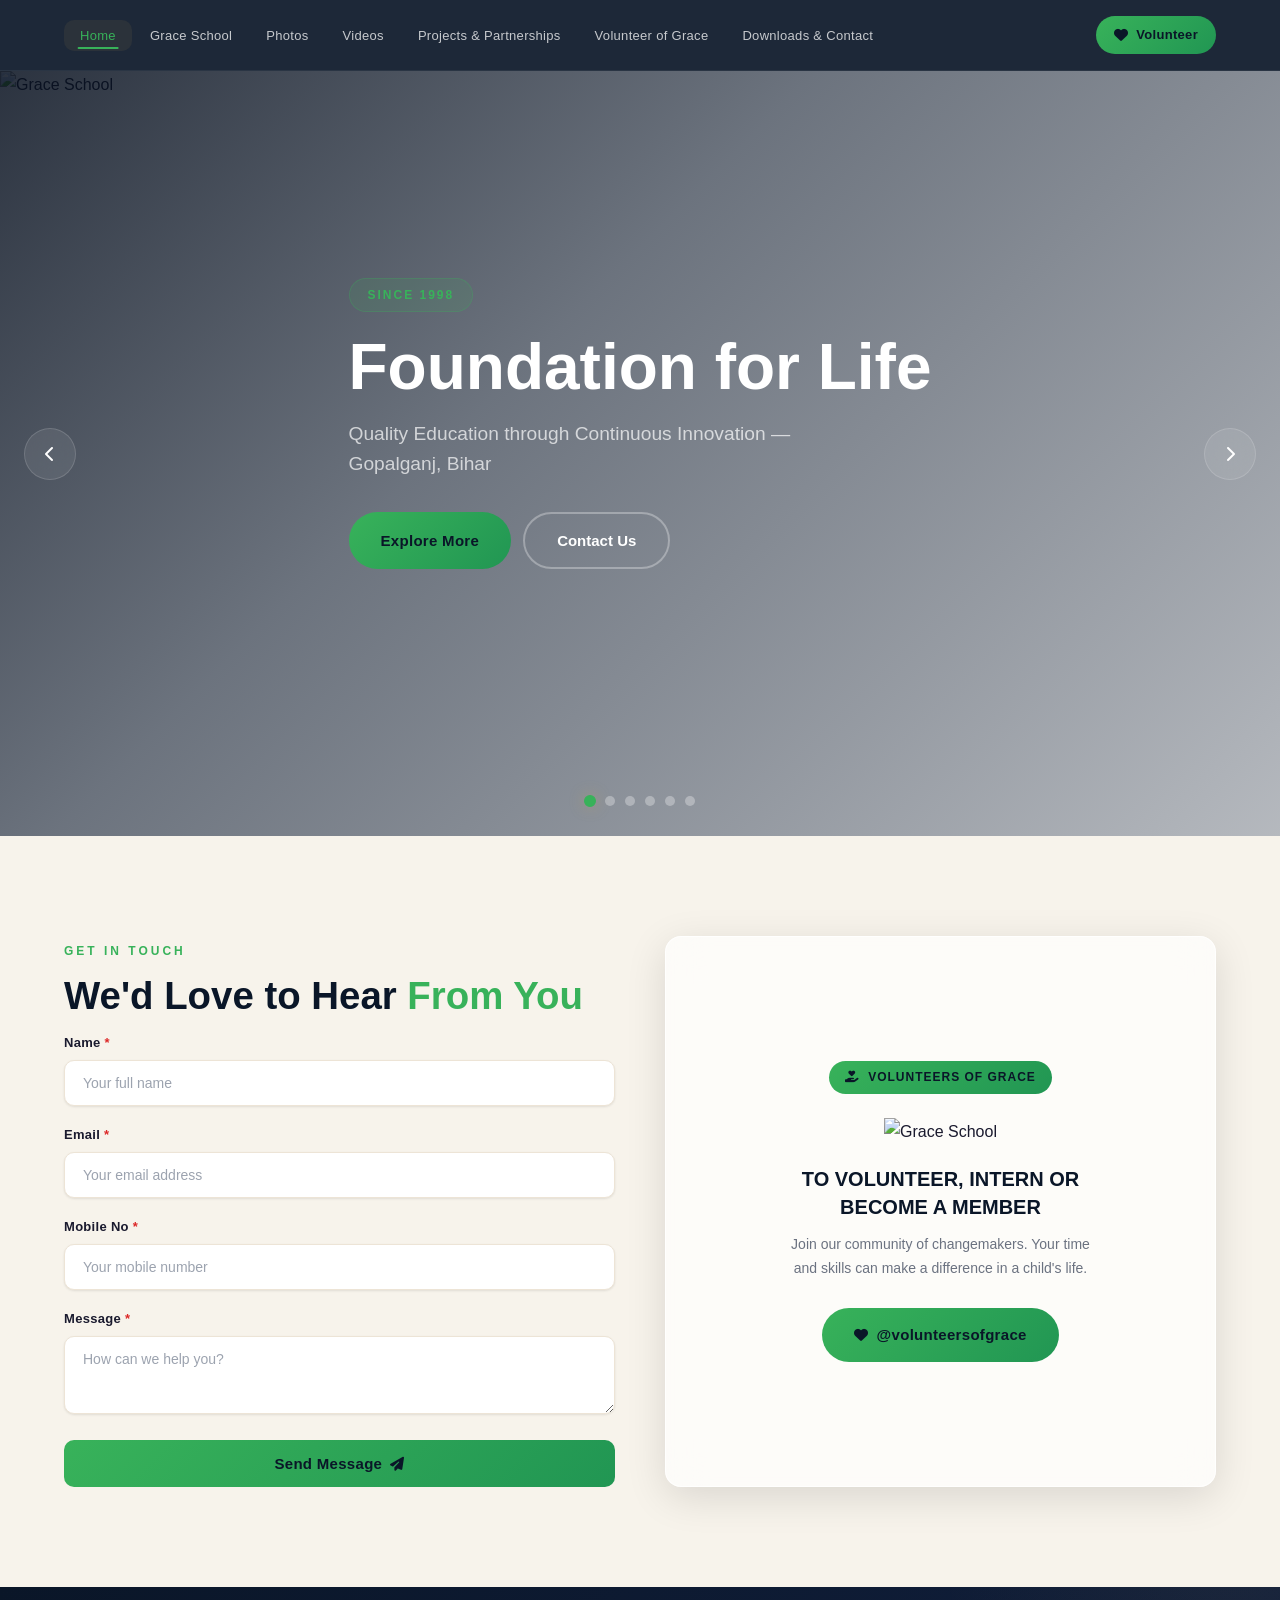
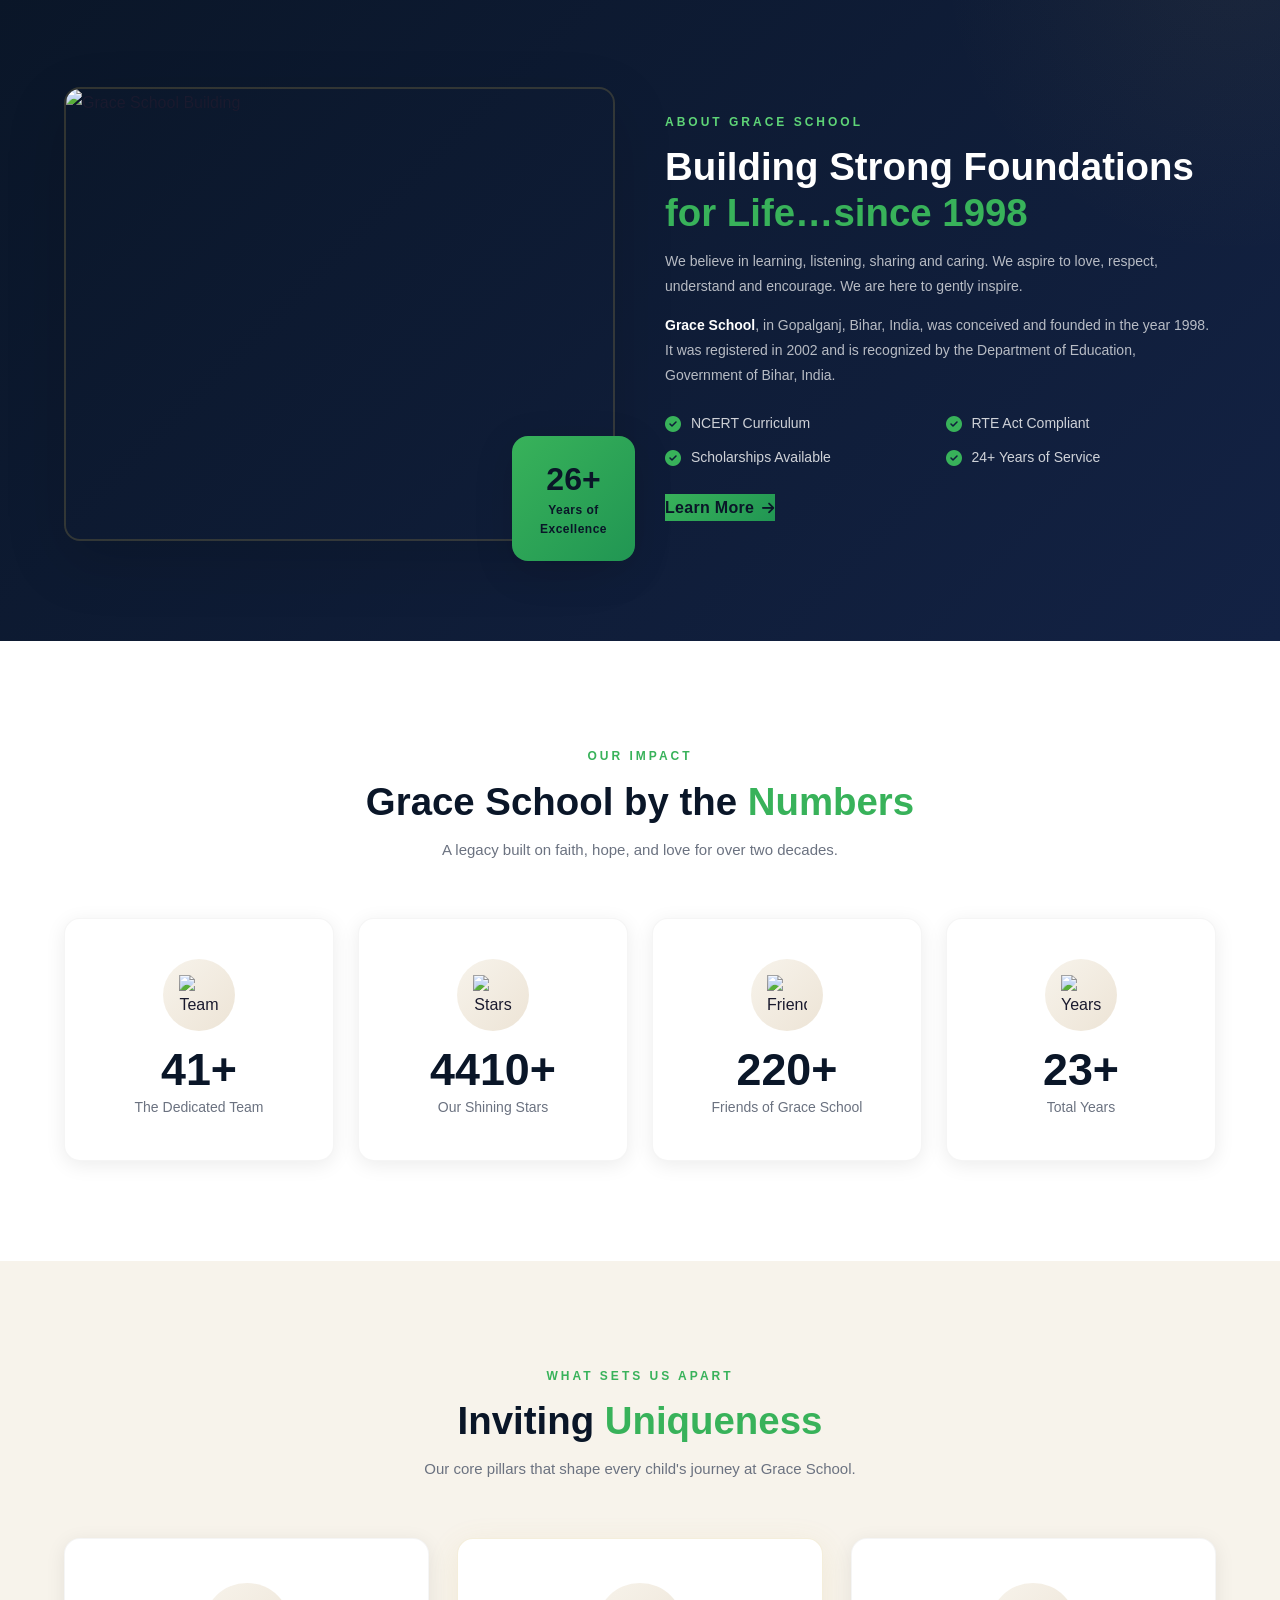
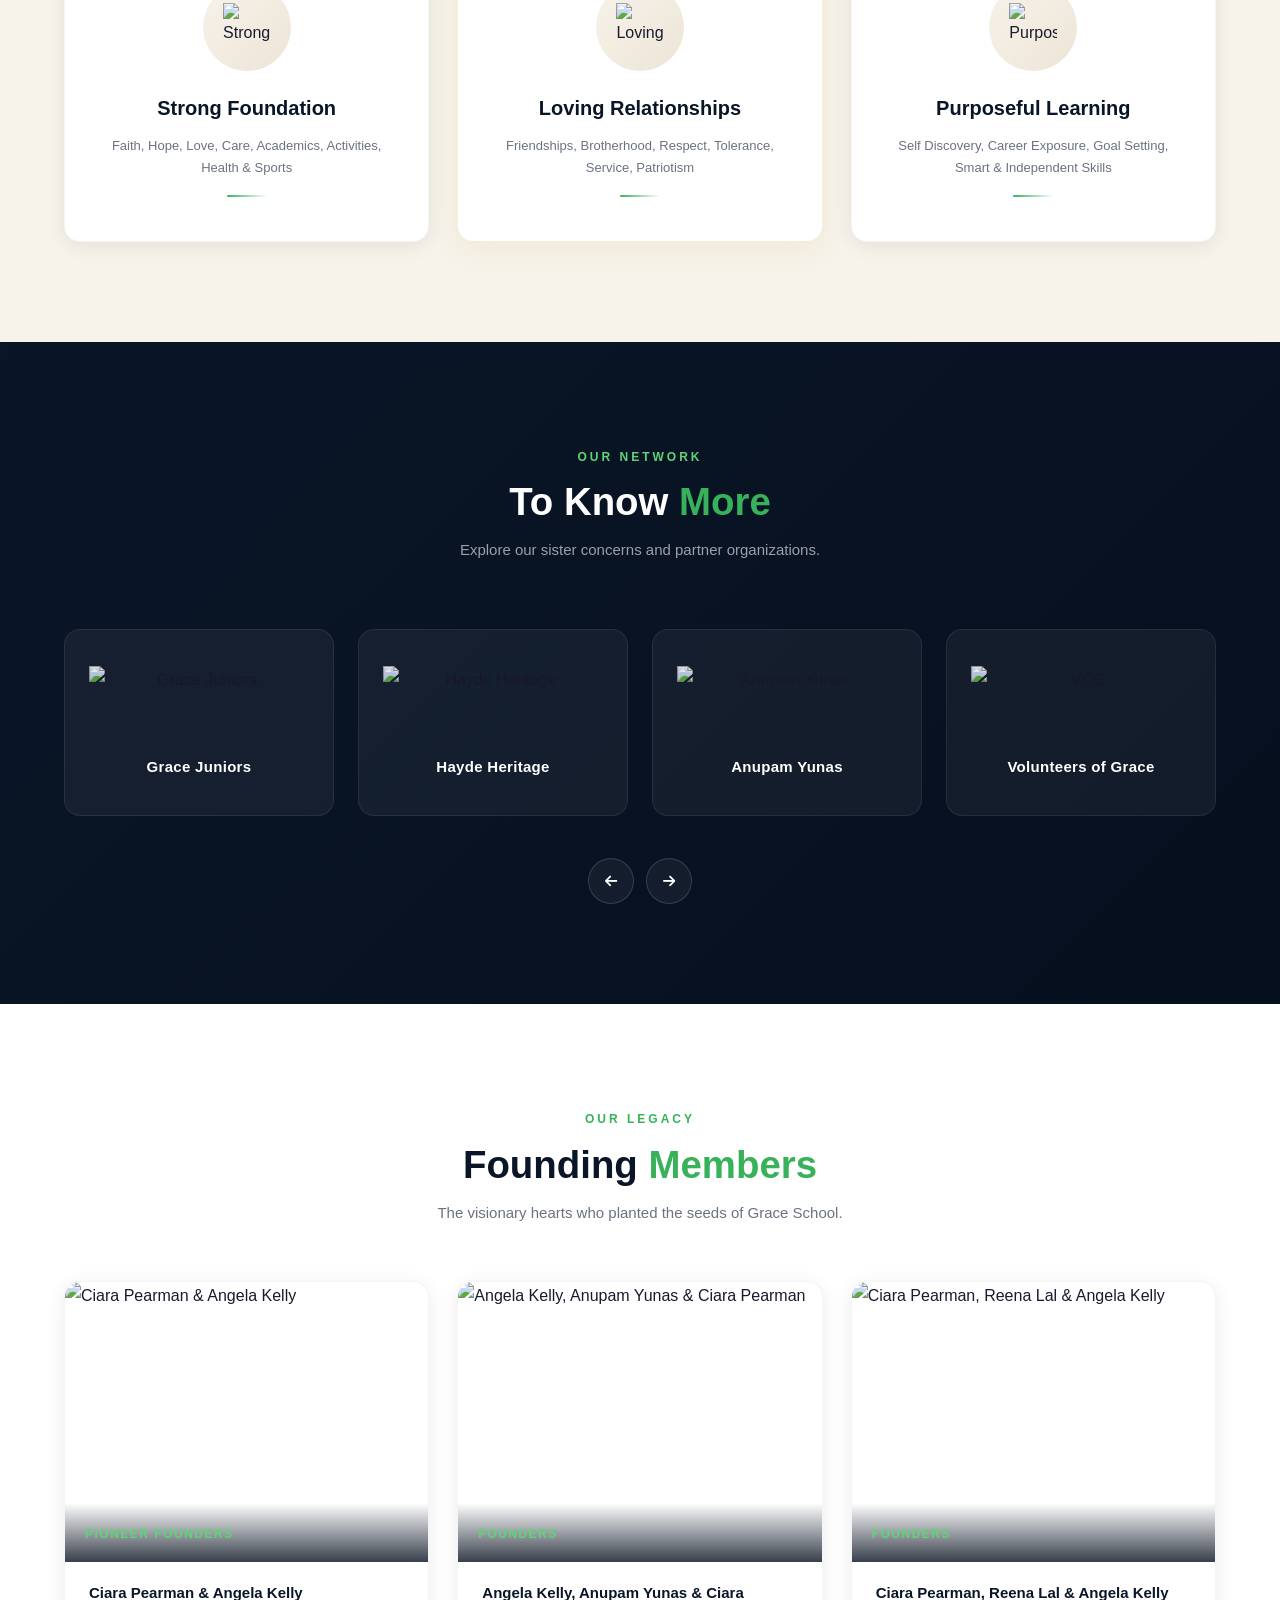
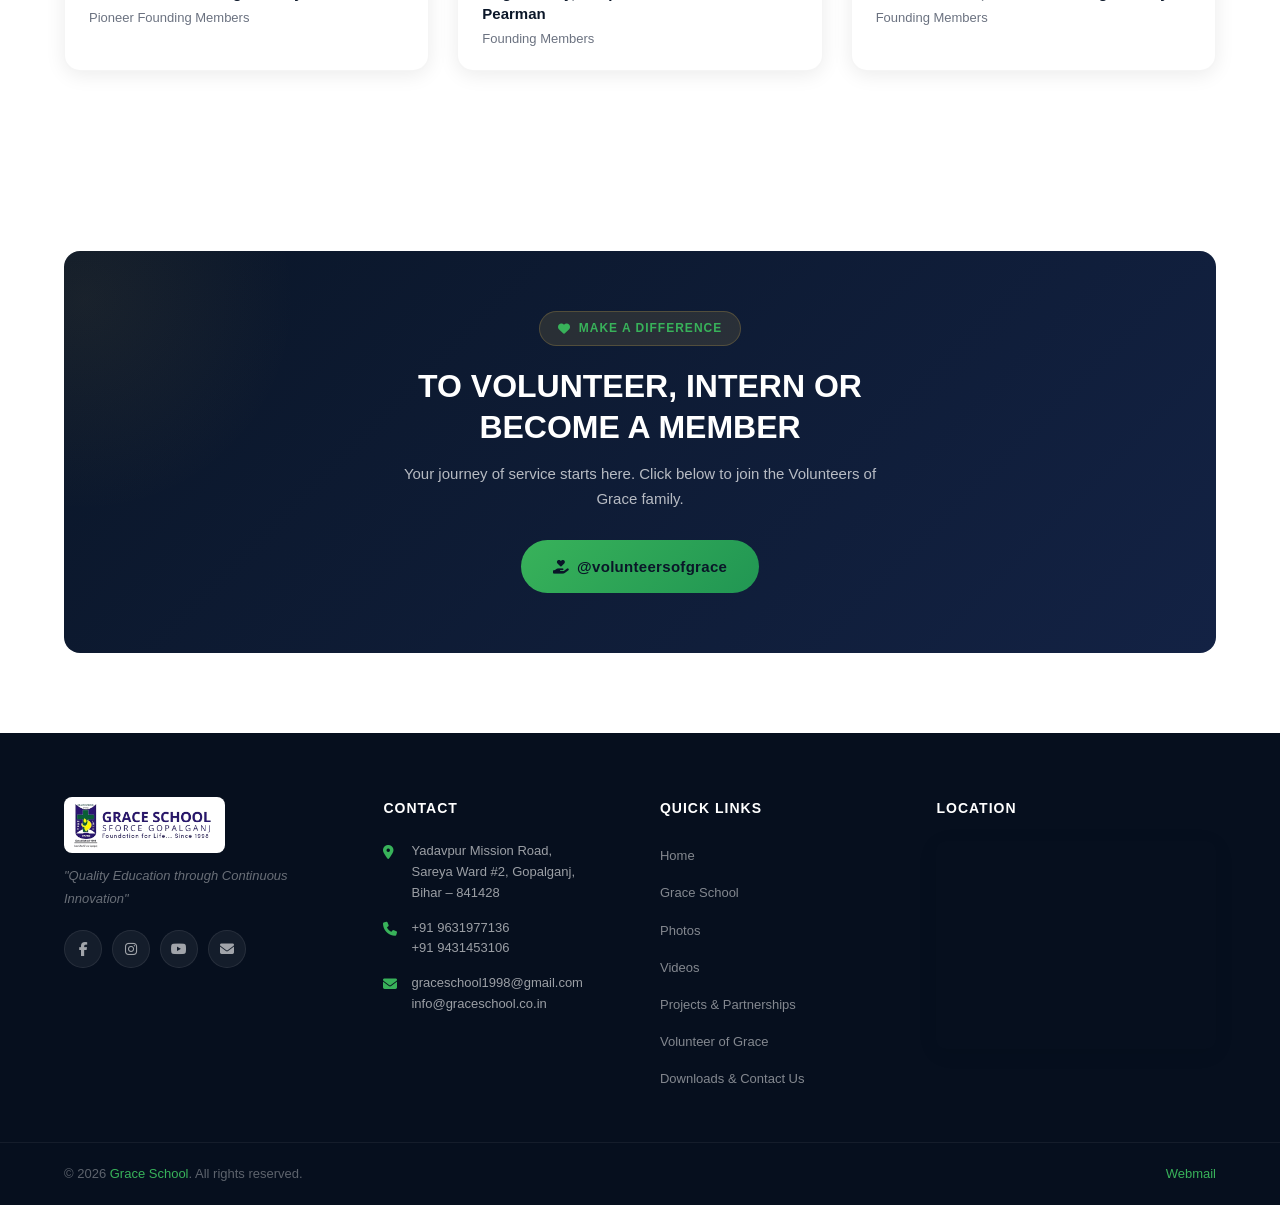
==== commit 6d3bcb27: "Remove header side logo from all pages" ====
--- a/index.html
+++ b/index.html
@@ -19,11 +19,6 @@
     <header class="header" id="header">
       <div class="container">
         <div class="header-content">
-          <div class="logo">
-            <a href="index.html">
-              <img src="images/grace-logo-2.png?v=2" alt="Grace School Logo">
-            </a>
-          </div>
           <nav class="nav" id="mainNav">
             <ul>
               <li><a href="index.html" class="active">Home</a></li>
--- a/css/style.css
+++ b/css/style.css
@@ -81,15 +81,21 @@
 
 /* ======= HEADER ======= */
 .header {
-  background: rgba(10,22,40,0.95);
-  backdrop-filter: blur(20px);
-  -webkit-backdrop-filter: blur(20px);
-  border-bottom: 1px solid rgba(255,255,255,0.06);
   position: sticky;
   top: 0;
   z-index: 1000;
-  padding: 8px 0;
-  transition: var(--transition);
+  background: rgba(10,22,40,0.92);
+  backdrop-filter: blur(16px);
+  -webkit-backdrop-filter: blur(16px);
+  border-bottom: 1px solid rgba(255,255,255,0.06);
+}
+
+.header-content {
+  display: flex;
+  align-items: center;
+  justify-content: space-between;
+  gap: 24px;
+  padding: 16px 0;
 }
 
 .header.scrolled {
@@ -104,19 +110,6 @@
   gap: 24px;
 }
 
-.logo {
-  display: flex;
-  align-items: center;
-}
-
-.logo img {
-  height: 64px;
-  width: auto;
-  filter: brightness(1.05);
-  background: #fff;
-  padding: 6px 10px;
-  border-radius: 8px;
-}
 
 .nav ul {
   display: flex;
@@ -1858,10 +1851,6 @@
     padding: 12px 0;
   }
 
-  .logo img {
-    max-height: 44px;
-  }
-
   .page-hero-content h1 {
     font-size: 1.5rem;
   }
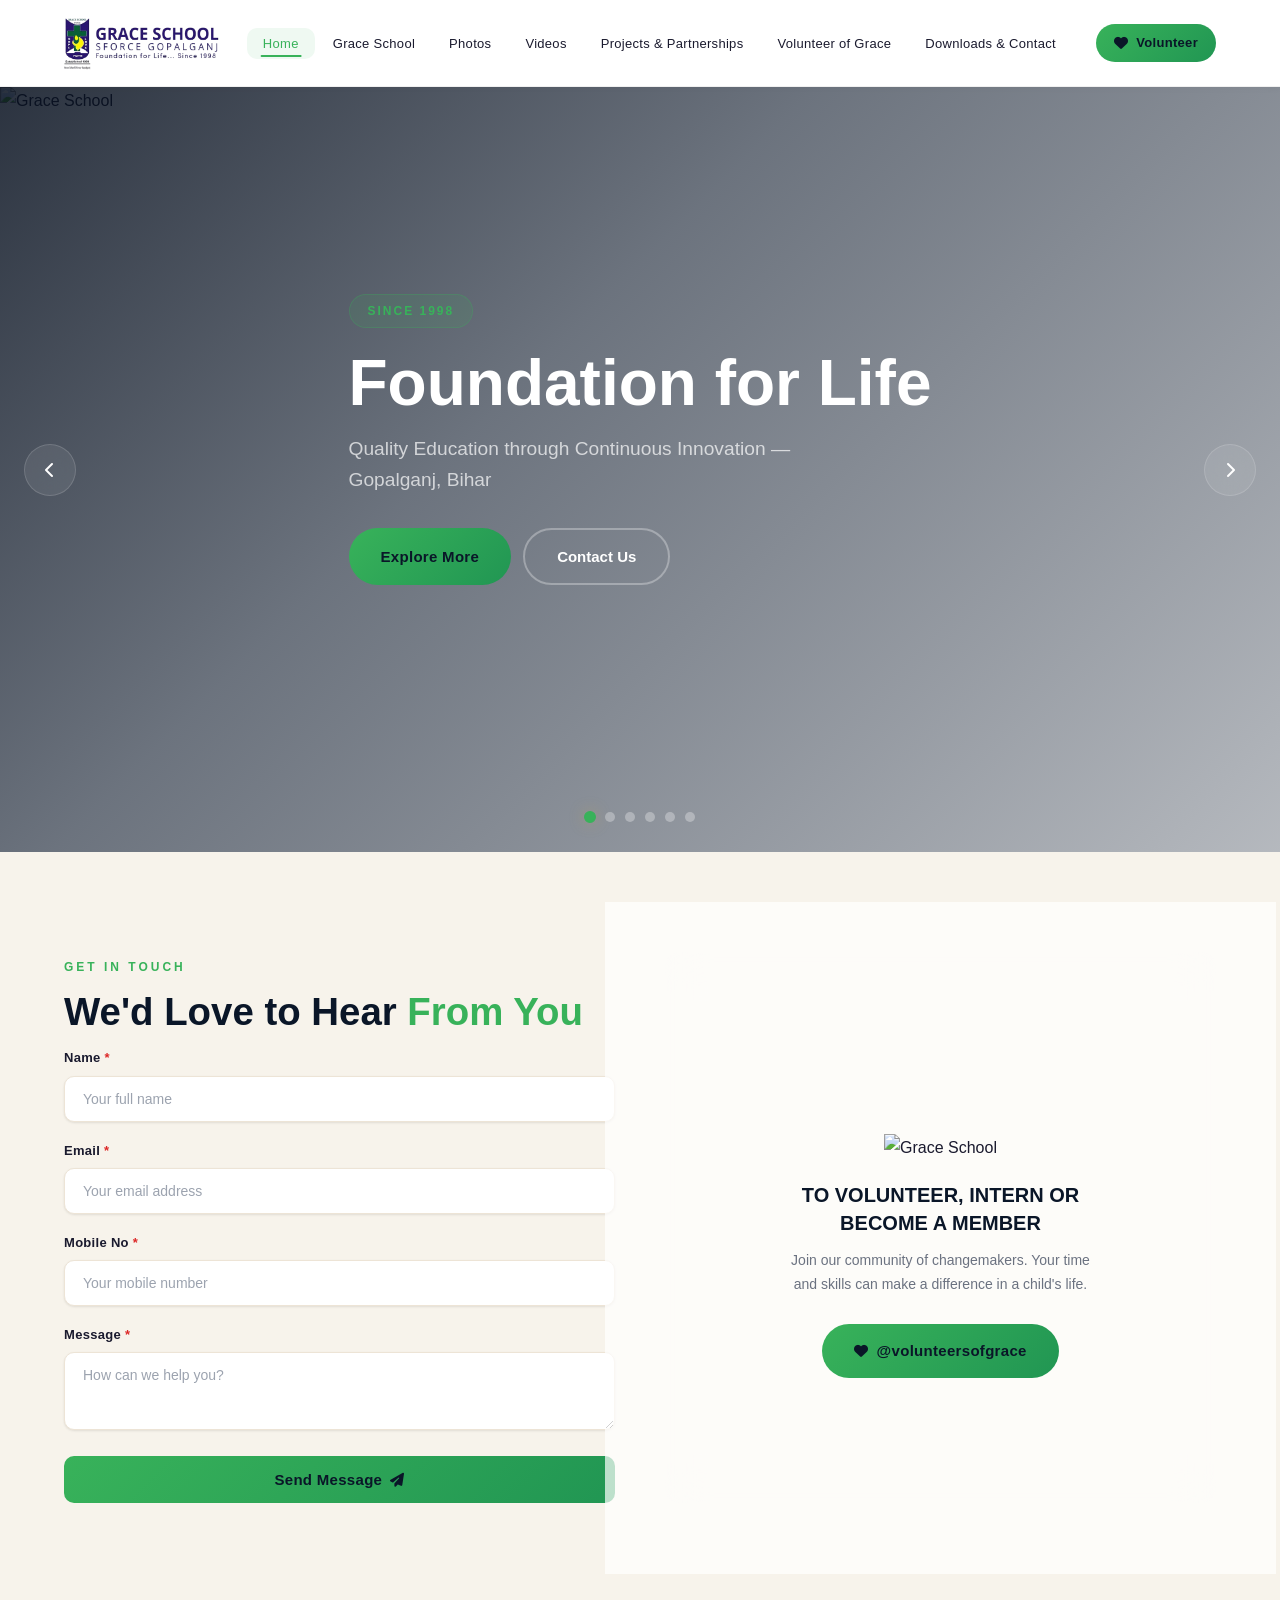
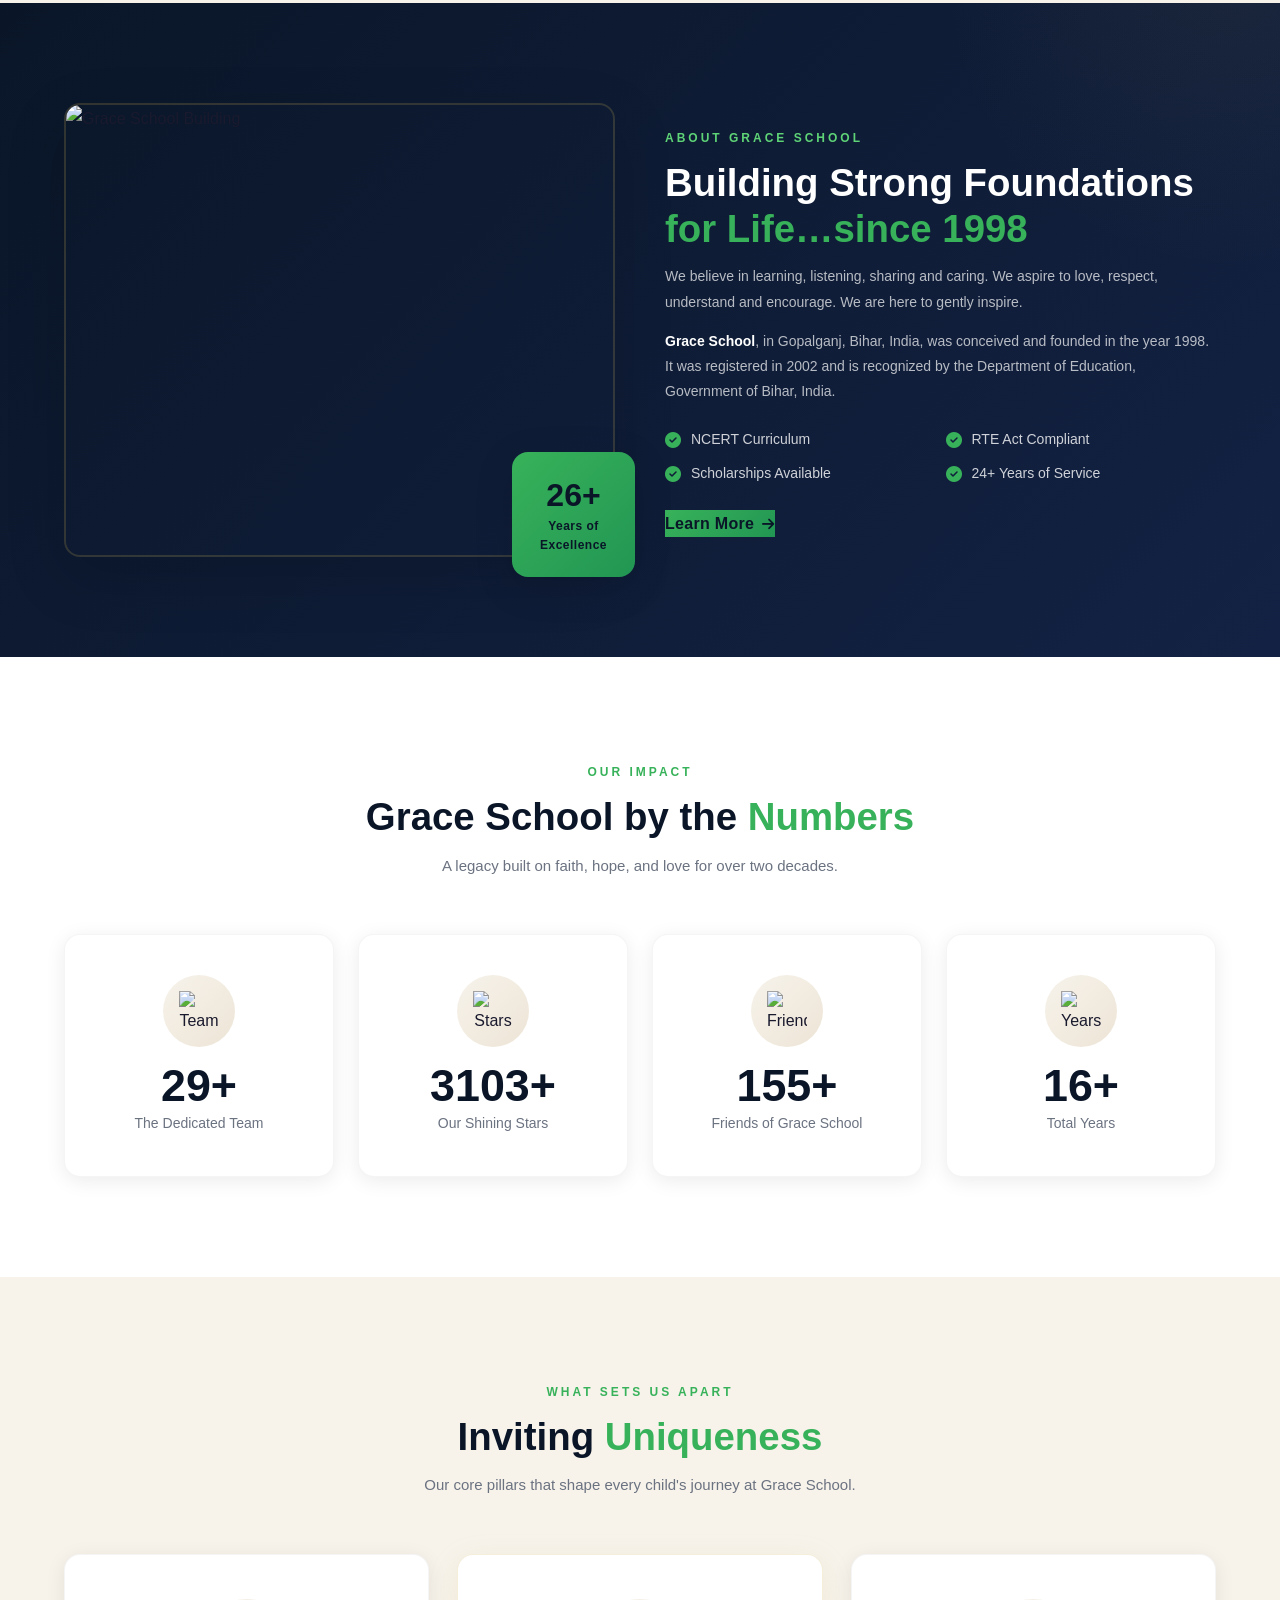
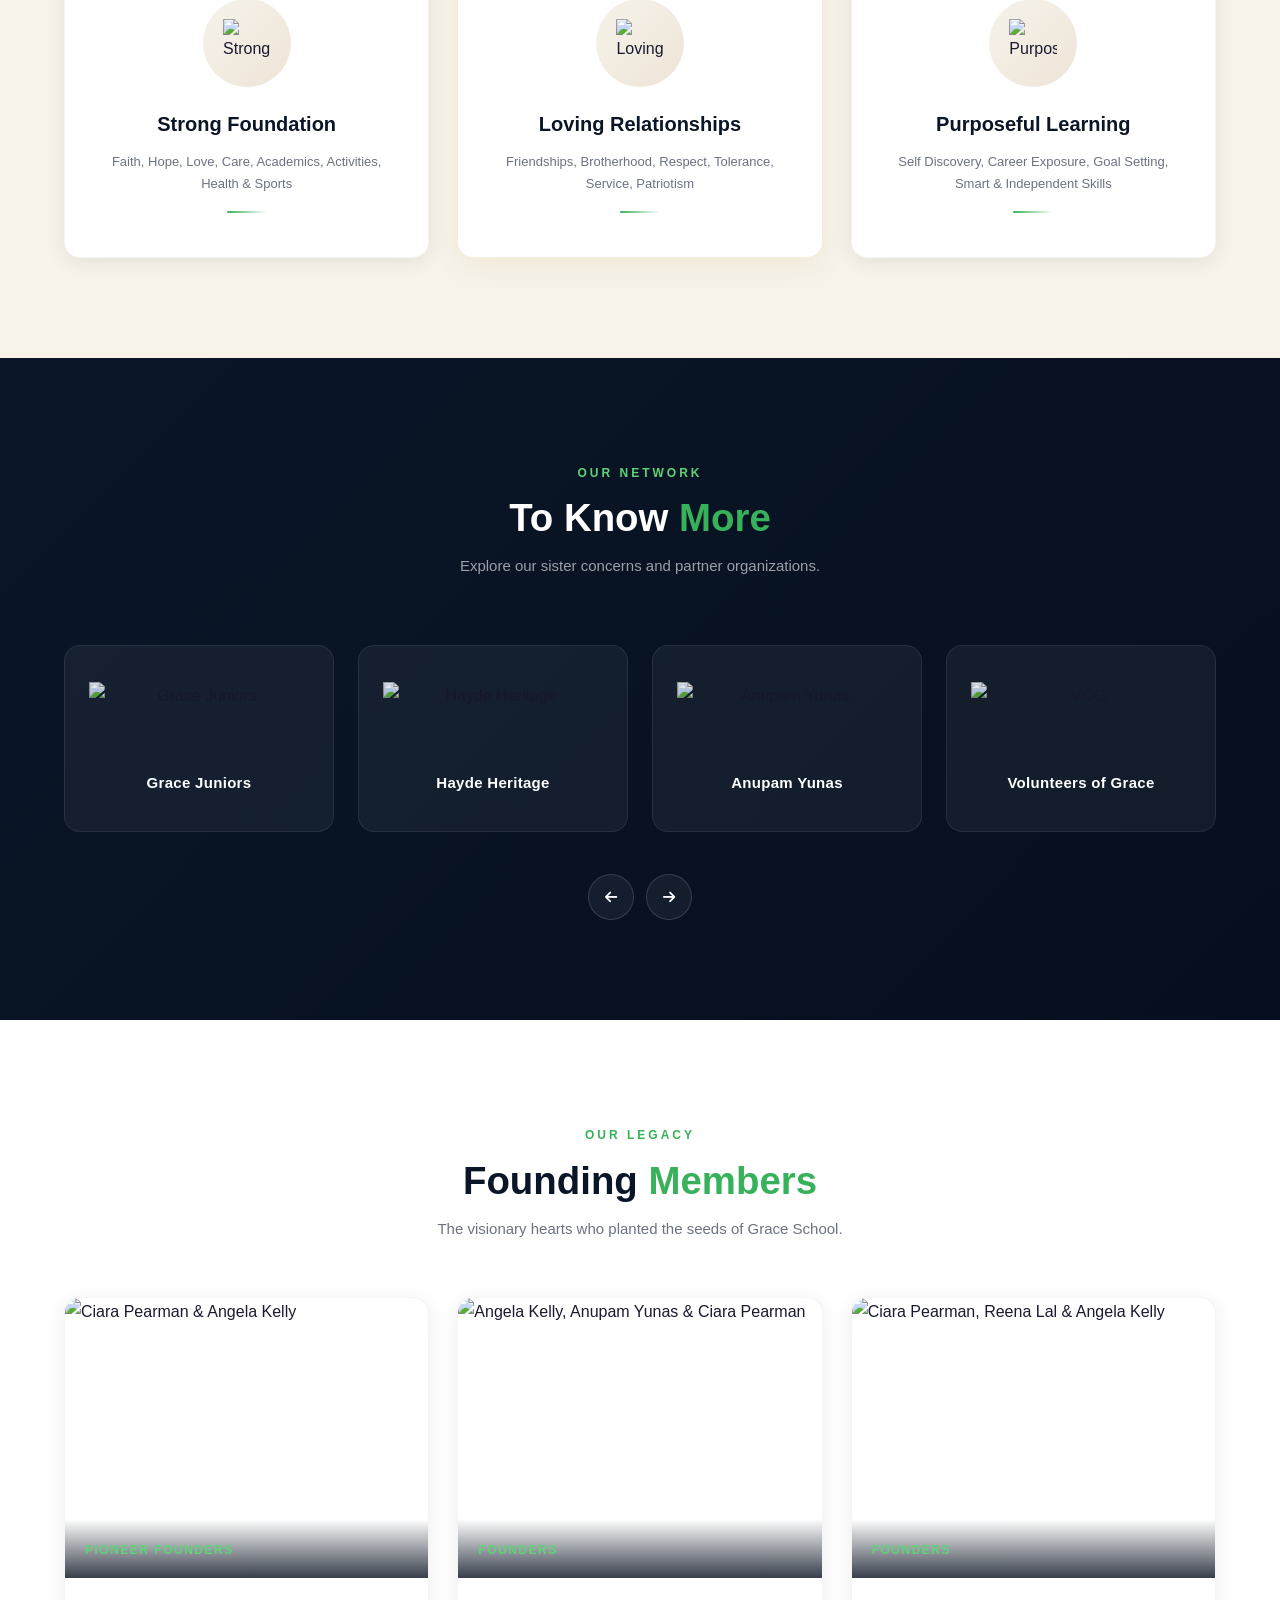
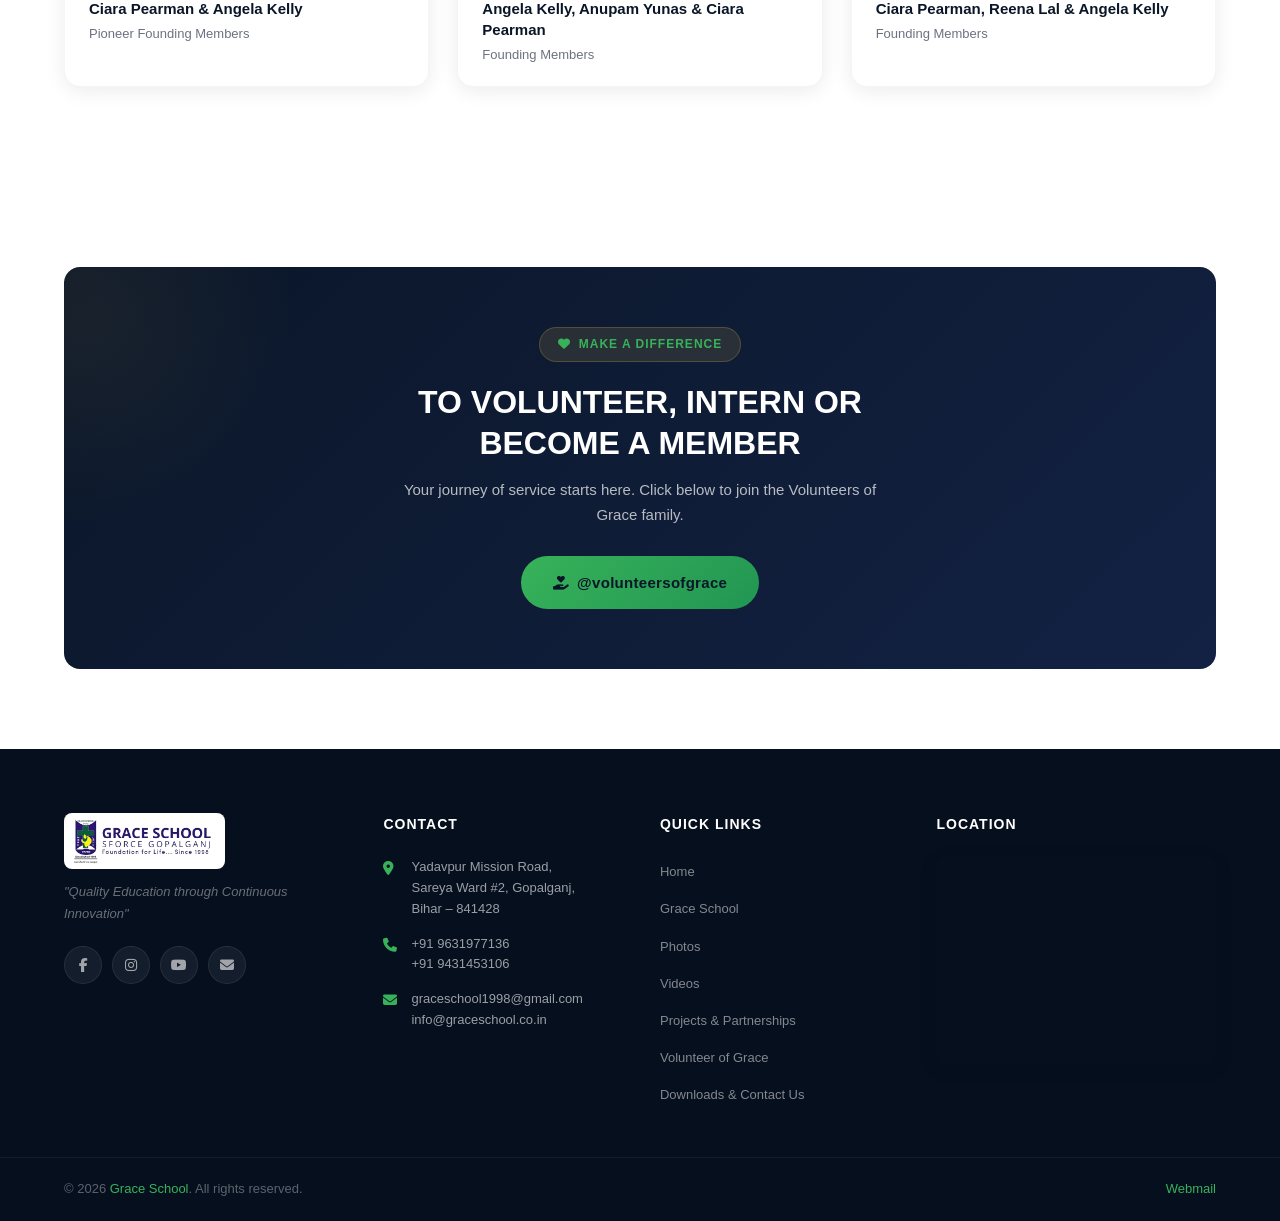
==== commit b6c3434e: "Add transparent logo to white header" ====
--- a/index.html
+++ b/index.html
@@ -19,6 +19,11 @@
     <header class="header" id="header">
       <div class="container">
         <div class="header-content">
+          <div class="header-logo">
+            <a href="index.html">
+              <img src="images/grace-logo-2.png?v=2" alt="Grace School">
+            </a>
+          </div>
           <nav class="nav" id="mainNav">
             <ul>
               <li><a href="index.html" class="active">Home</a></li>
--- a/css/style.css
+++ b/css/style.css
@@ -84,10 +84,9 @@
   position: sticky;
   top: 0;
   z-index: 1000;
-  background: rgba(10,22,40,0.92);
-  backdrop-filter: blur(16px);
-  -webkit-backdrop-filter: blur(16px);
-  border-bottom: 1px solid rgba(255,255,255,0.06);
+  background: #fff;
+  border-bottom: 1px solid rgba(0,0,0,0.06);
+  box-shadow: 0 1px 8px rgba(0,0,0,0.04);
 }
 
 .header-content {
@@ -110,6 +109,17 @@
   gap: 24px;
 }
 
+
+.header-logo {
+  display: flex;
+  align-items: center;
+}
+
+.header-logo img {
+  height: 54px;
+  width: auto;
+  display: block;
+}
 
 .nav ul {
   display: flex;
@@ -120,7 +130,7 @@
   padding: 8px 16px;
   font-size: 13px;
   font-weight: 500;
-  color: rgba(255,255,255,0.75);
+  color: var(--text);
   border-radius: var(--radius-sm);
   transition: var(--transition);
   white-space: nowrap;
@@ -149,7 +159,7 @@
 .nav a:hover,
 .nav a.active {
   color: var(--green);
-  background: rgba(201,168,76,0.08);
+  background: rgba(56,178,90,0.08);
 }
 
 /* ======= BUTTONS ======= */
@@ -213,7 +223,7 @@
 .hamburger span {
   width: 24px;
   height: 2px;
-  background: var(--white);
+  background: var(--navy);
   border-radius: 3px;
   transition: var(--transition);
 }
@@ -1596,13 +1606,13 @@
     top: 100%;
     left: 0;
     right: 0;
-    background: rgba(10,22,40,0.98);
-    backdrop-filter: blur(20px);
+    background: #fff;
     padding: 20px 24px;
     z-index: 100;
-    border-bottom: 1px solid rgba(255,255,255,0.06);
+    border-bottom: 1px solid rgba(0,0,0,0.06);
     max-height: 80vh;
     overflow-y: auto;
+    box-shadow: var(--shadow-lg);
   }
 
   .nav.open ul {
@@ -1615,7 +1625,7 @@
     padding: 16px 20px;
     border-radius: var(--radius-sm);
     font-size: 15px;
-    border-bottom: 1px solid rgba(255,255,255,0.04);
+    border-bottom: 1px solid rgba(0,0,0,0.04);
   }
 
   .nav.open li:last-child a {
@@ -1848,7 +1858,11 @@
   }
 
   .header-content {
-    padding: 12px 0;
+    padding: 10px 0;
+  }
+
+  .header-logo img {
+    height: 40px;
   }
 
   .page-hero-content h1 {
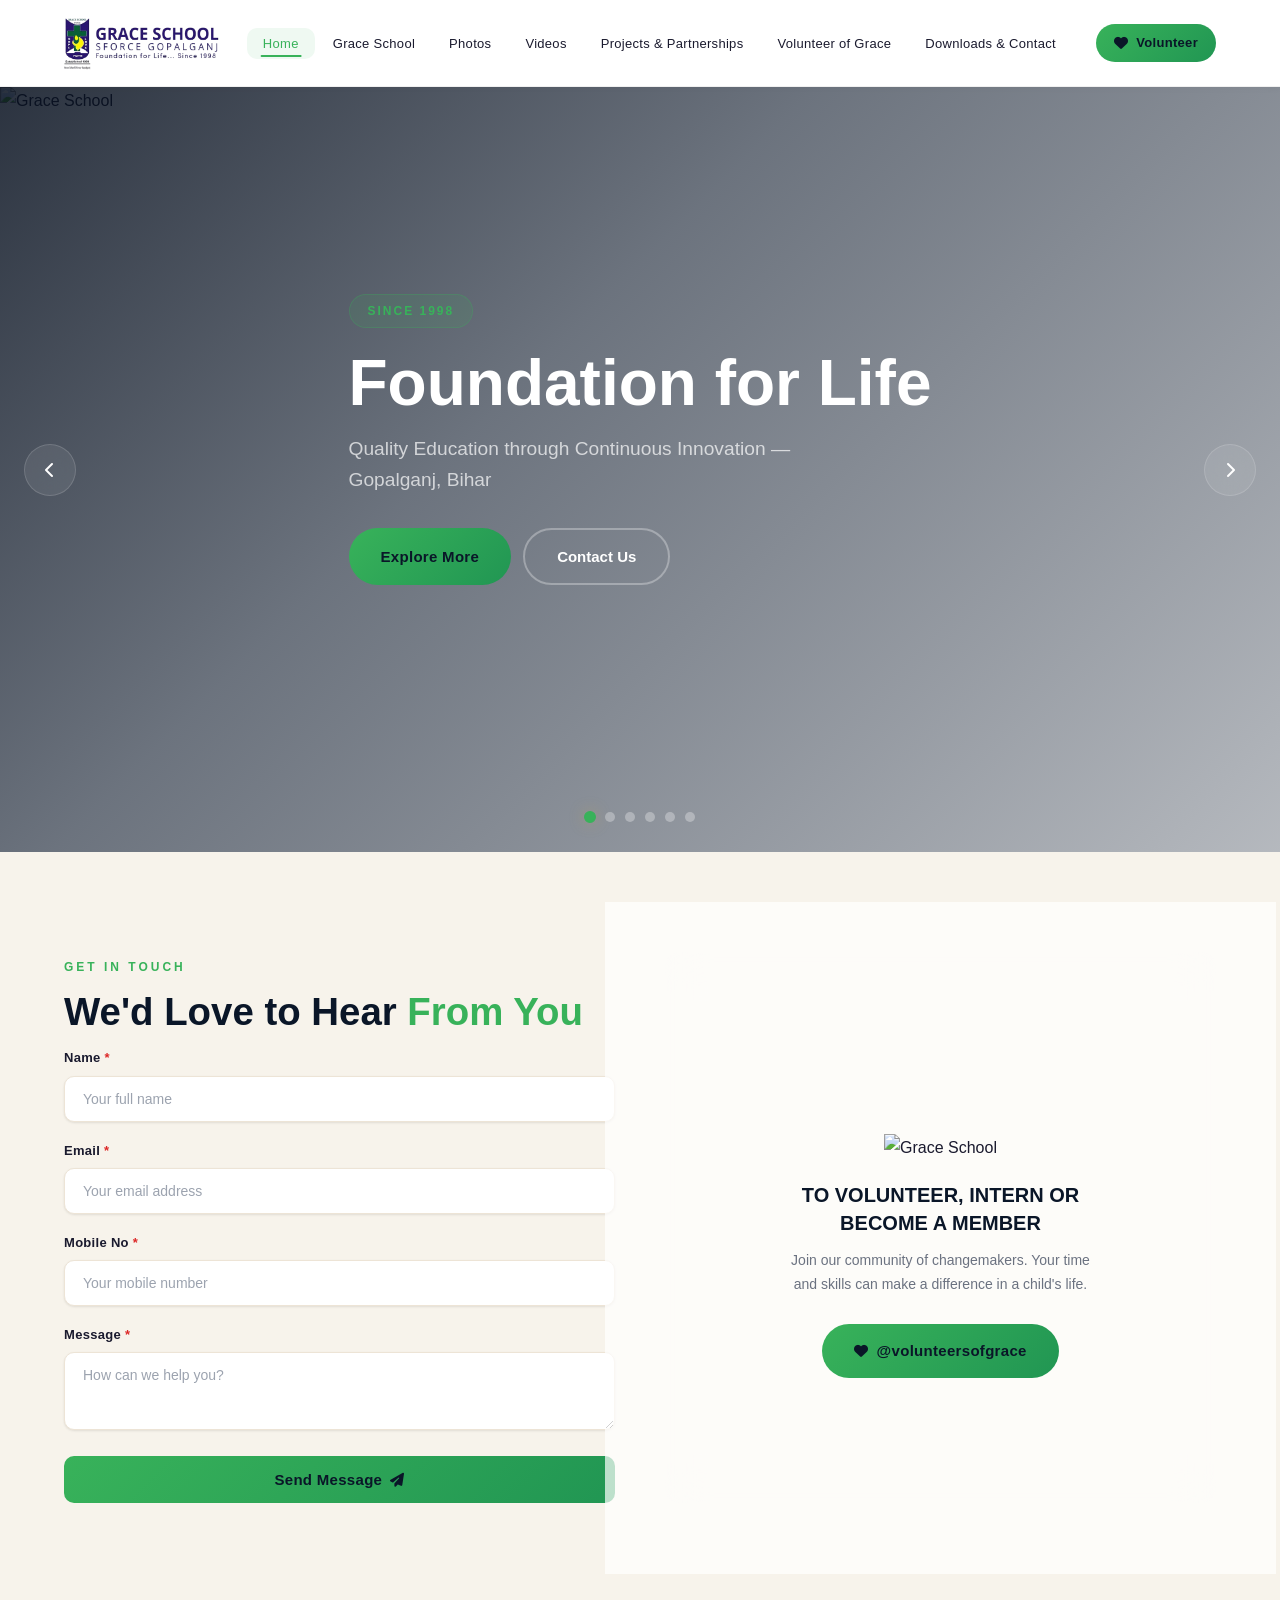
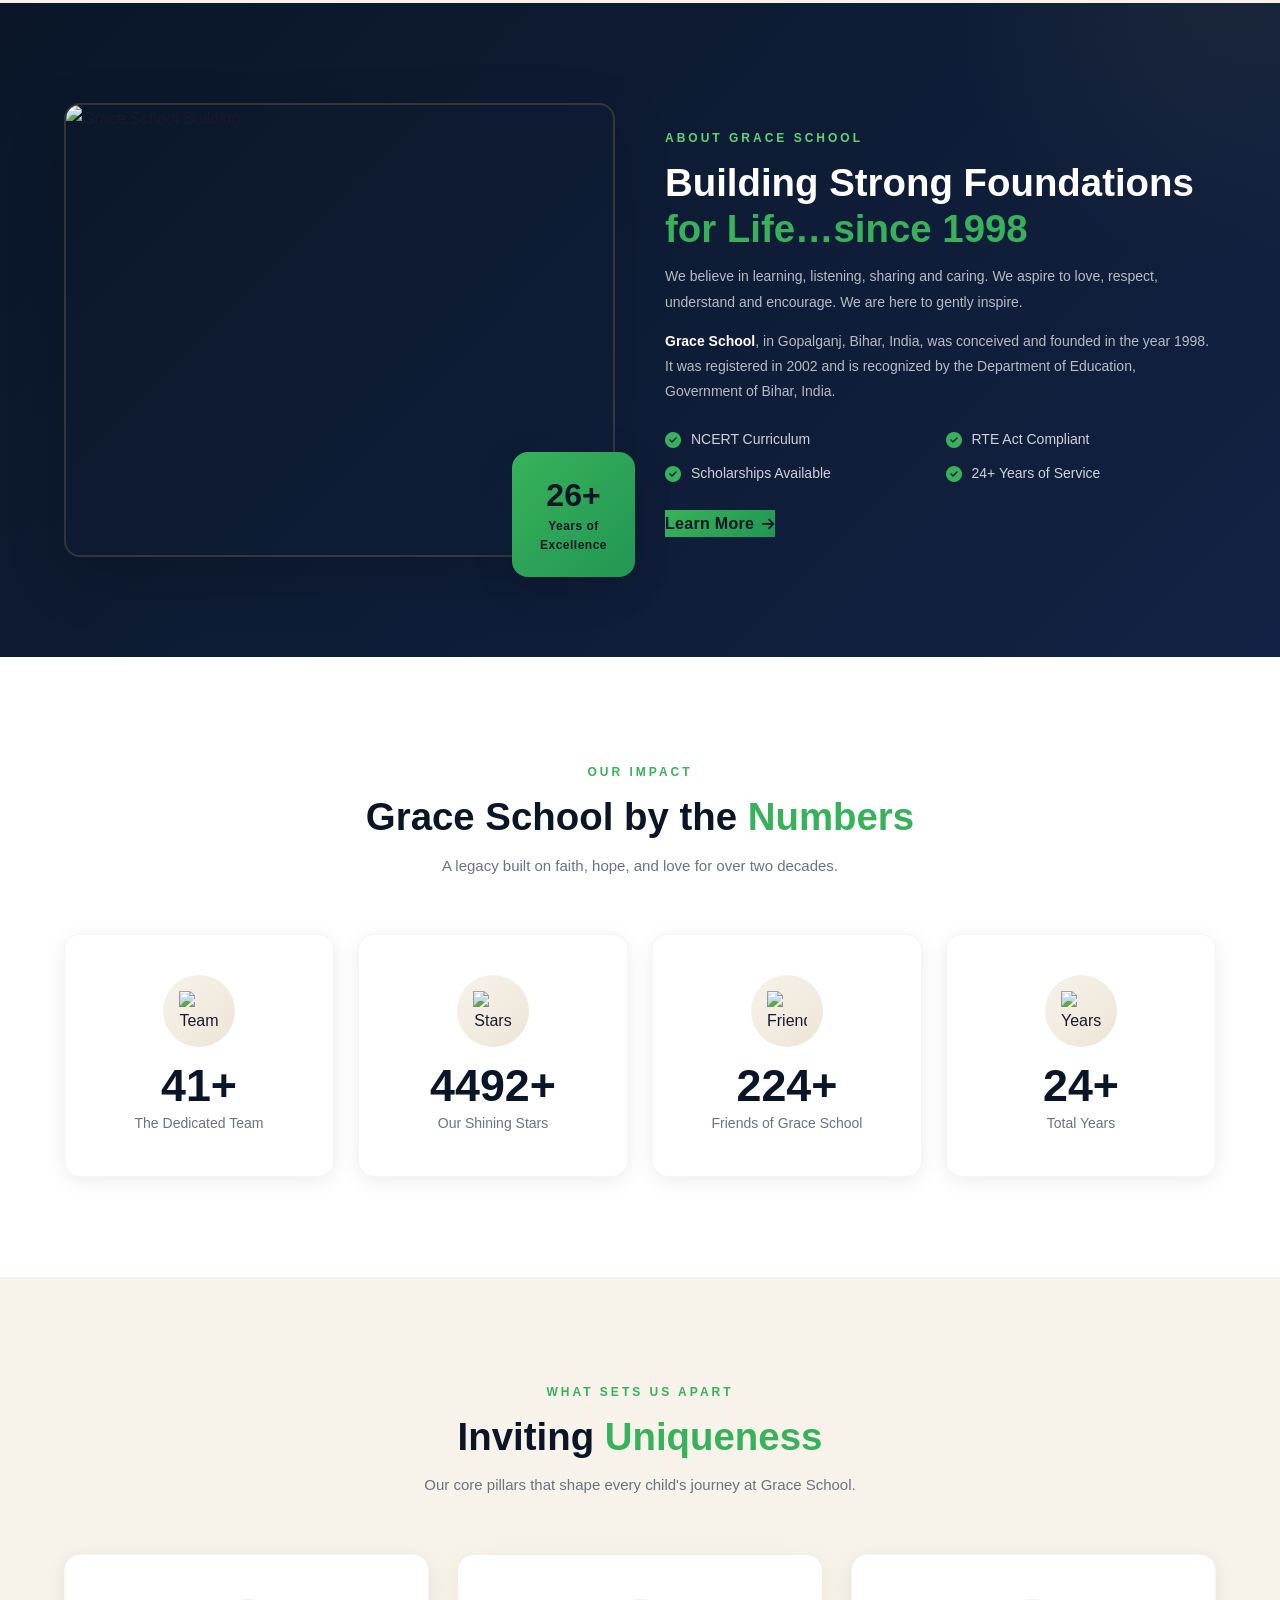
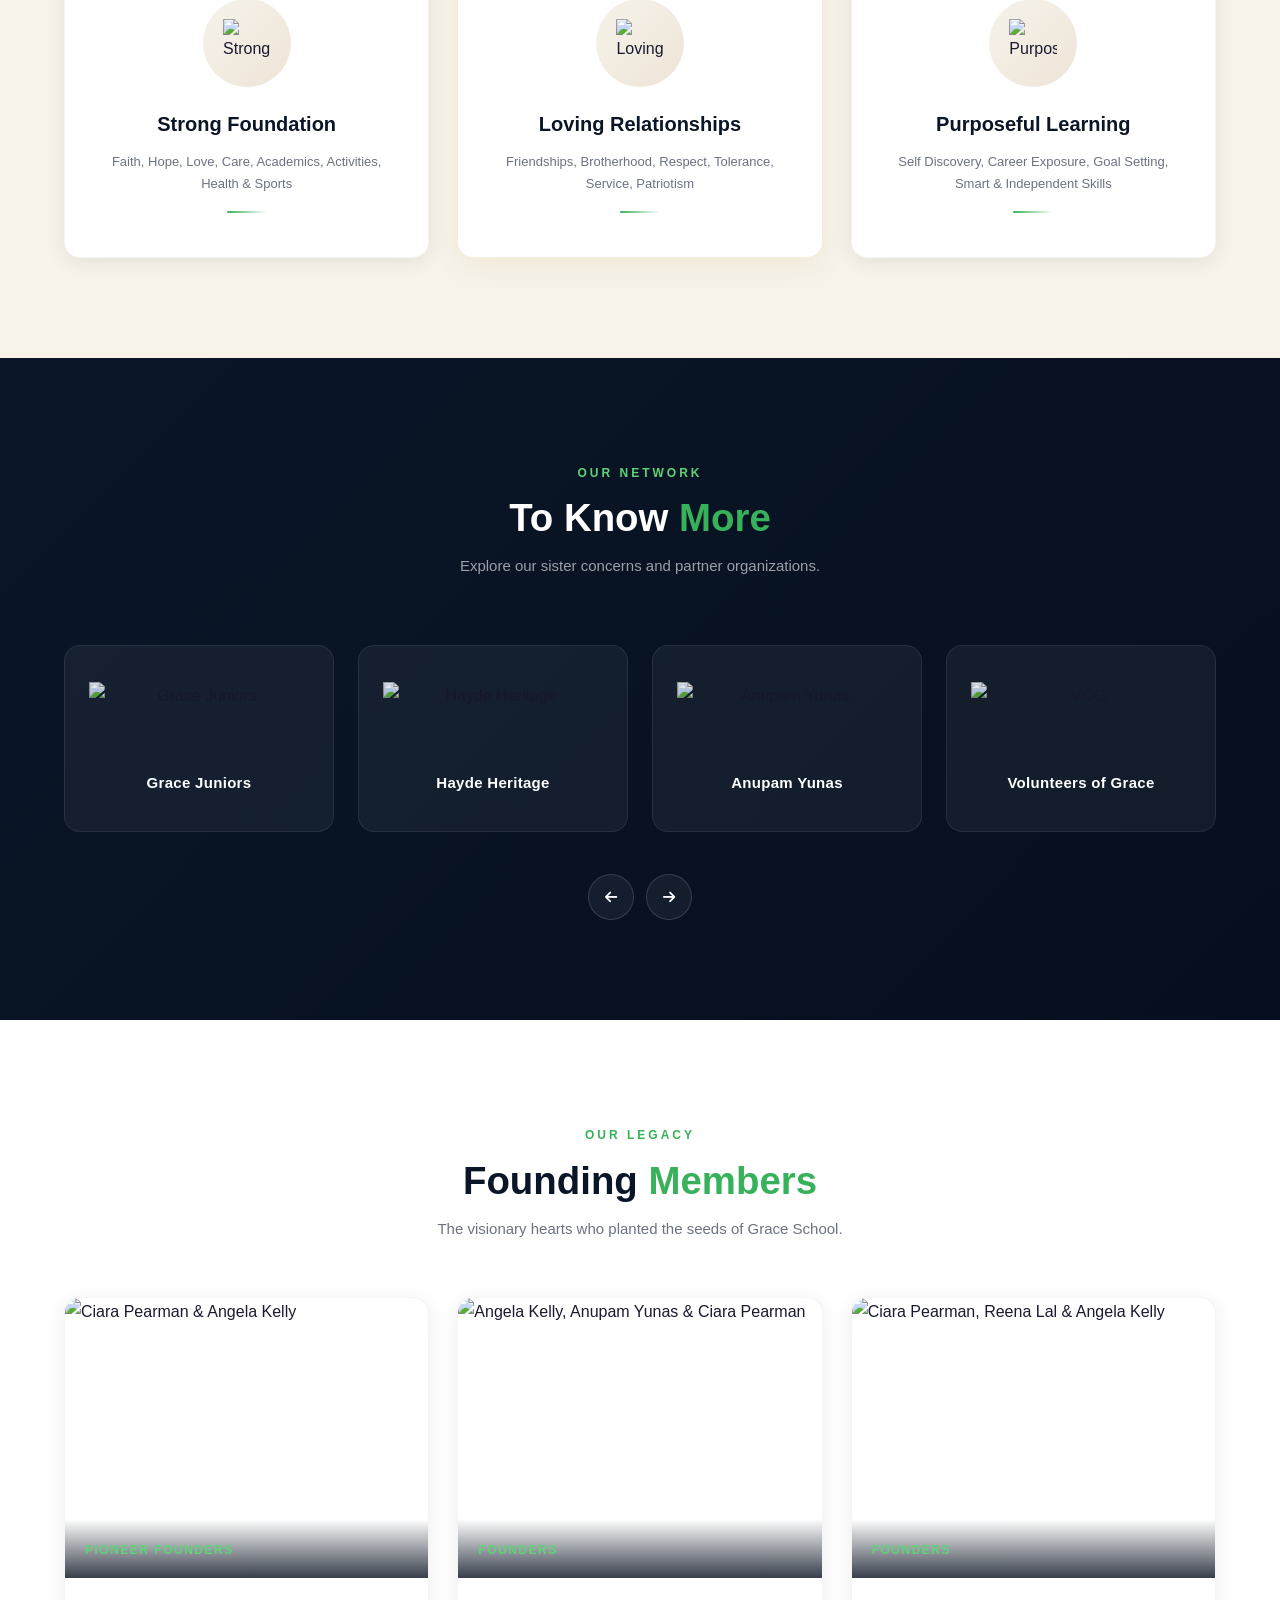
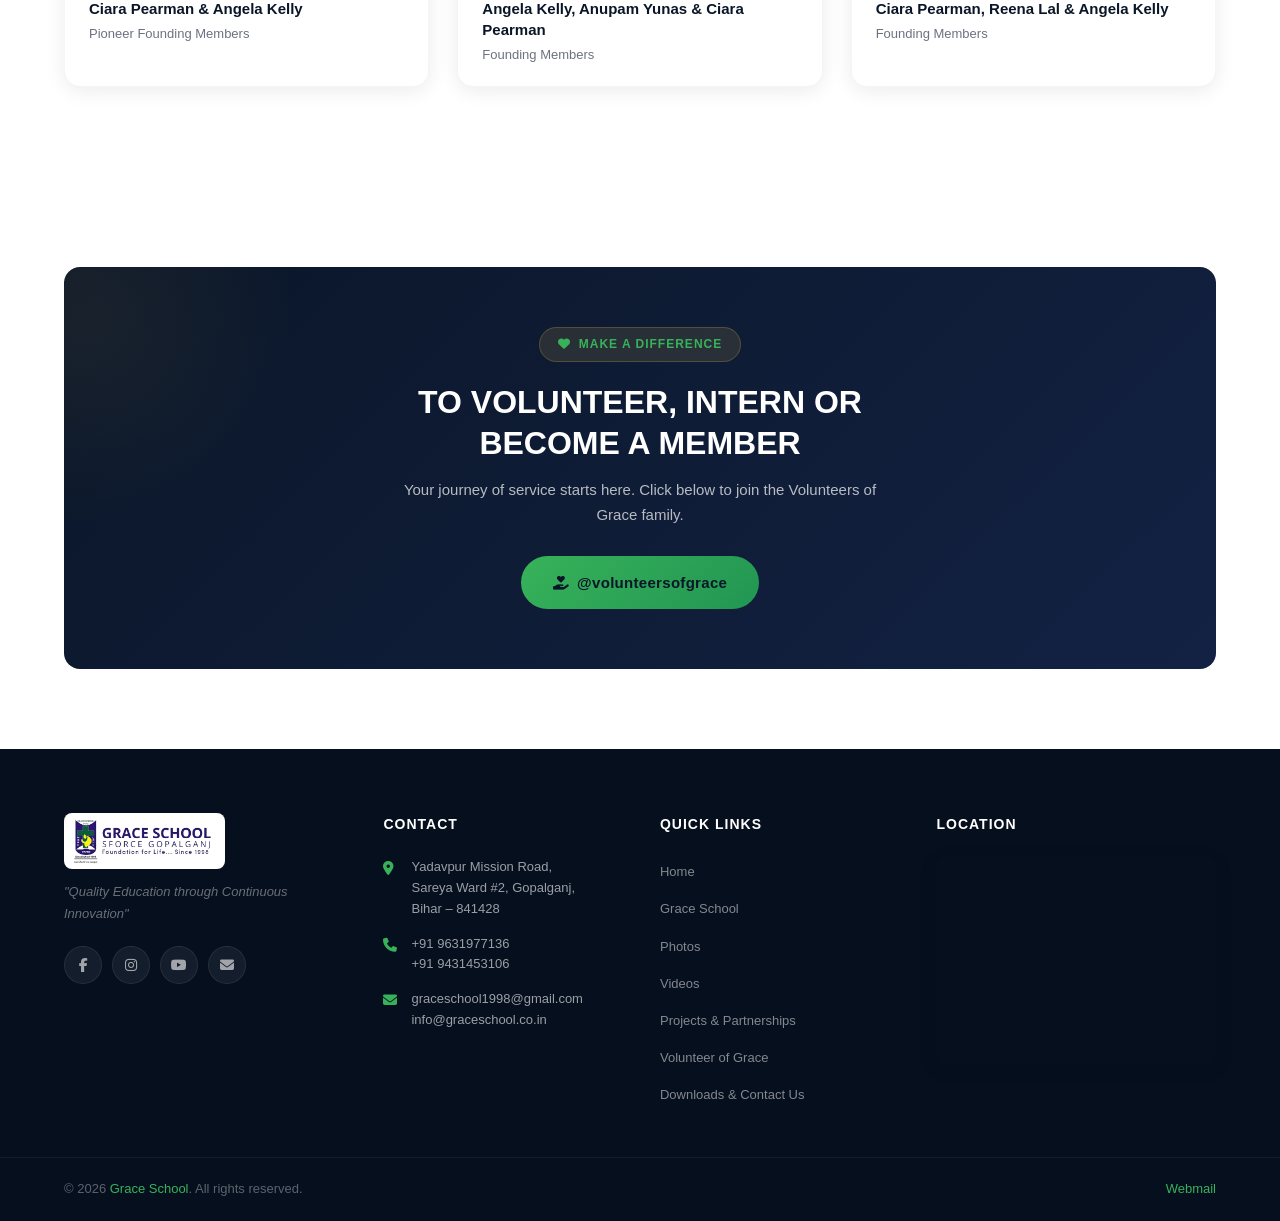
==== commit 0734b234: "Rename CSS to grace.css to force cache refresh" ====
--- a/index.html
+++ b/index.html
@@ -8,7 +8,7 @@
   <title>Grace School – Foundation for Life…since 1998</title>
   <meta name="description" content="Grace School – Foundation for Life…since 1998. Quality education in Gopalganj, Bihar since 1998.">
   <link rel="stylesheet" href="https://cdnjs.cloudflare.com/ajax/libs/font-awesome/6.5.0/css/all.min.css">
-  <link rel="stylesheet" href="css/style.css?v=3">
+  <link rel="stylesheet" href="css/grace.css?v=3">
   <link rel="icon" href="https://www.graceschool.co.in/assets/img/cropped-Grace-School-Side-Logo.jpg">
 </head>
 <body>
--- a/css/grace.css
+++ b/css/grace.css
@@ -0,0 +1,1933 @@
+*,
+*::before,
+*::after {
+  margin: 0;
+  padding: 0;
+  box-sizing: border-box;
+}
+
+:root {
+  --navy: #0a1628;
+  --navy-dark: #060f1e;
+  --navy-light: #132244;
+  --indigo: #1a237e;
+  --indigo-light: #283593;
+  --green: #38b25a;
+  --green-light: #5ed477;
+  --green-dark: #219653;
+  --cream: #f7f3eb;
+  --cream-dark: #ede4d6;
+  --text: #1a1a2e;
+  --text-light: #6b7280;
+  --text-muted: #9ca3af;
+  --white: #ffffff;
+  --shadow-sm: 0 1px 3px rgba(0,0,0,0.06), 0 1px 2px rgba(0,0,0,0.04);
+  --shadow-md: 0 4px 20px rgba(0,0,0,0.08);
+  --shadow-lg: 0 10px 40px rgba(0,0,0,0.12);
+  --shadow-xl: 0 20px 60px rgba(0,0,0,0.15);
+  --radius: 16px;
+  --radius-sm: 10px;
+  --radius-full: 9999px;
+  --transition: 0.4s cubic-bezier(0.25, 0.46, 0.45, 0.94);
+  --font-body: 'Helvetica Neue', Helvetica, Arial, sans-serif;
+  --font-display: 'Helvetica Neue', Helvetica, Arial, sans-serif;
+}
+
+html {
+  scroll-behavior: smooth;
+}
+
+body {
+  font-family: var(--font-body);
+  color: var(--text);
+  line-height: 1.7;
+  overflow-x: hidden;
+  background: var(--white);
+  -webkit-font-smoothing: antialiased;
+}
+
+.site-wrapper {
+  overflow: hidden;
+}
+
+.container {
+  max-width: 1200px;
+  margin: 0 auto;
+  padding: 0 24px;
+}
+
+a {
+  text-decoration: none;
+  color: inherit;
+  transition: var(--transition);
+}
+
+img {
+  max-width: 100%;
+  height: auto;
+  display: block;
+}
+
+ul { list-style: none; }
+
+.text-accent { color: var(--green); }
+
+.divider-dot {
+  width: 4px;
+  height: 4px;
+  background: rgba(255,255,255,0.2);
+  border-radius: 50%;
+}
+
+/* ======= HEADER ======= */
+.header {
+  position: sticky;
+  top: 0;
+  z-index: 1000;
+  background: #fff;
+  border-bottom: 1px solid rgba(0,0,0,0.06);
+  box-shadow: 0 1px 8px rgba(0,0,0,0.04);
+}
+
+.header-content {
+  display: flex;
+  align-items: center;
+  justify-content: space-between;
+  gap: 24px;
+  padding: 16px 0;
+}
+
+.header.scrolled {
+  background: rgba(10,22,40,0.98);
+  box-shadow: 0 4px 30px rgba(0,0,0,0.2);
+}
+
+.header-content {
+  display: flex;
+  align-items: center;
+  justify-content: space-between;
+  gap: 24px;
+}
+
+
+.header-logo {
+  display: flex;
+  align-items: center;
+}
+
+.header-logo img {
+  height: 54px;
+  width: auto;
+  display: block;
+}
+
+.nav ul {
+  display: flex;
+  gap: 2px;
+}
+
+.nav a {
+  padding: 8px 16px;
+  font-size: 13px;
+  font-weight: 500;
+  color: var(--text);
+  border-radius: var(--radius-sm);
+  transition: var(--transition);
+  white-space: nowrap;
+  letter-spacing: 0.3px;
+  position: relative;
+}
+
+.nav a::after {
+  content: '';
+  position: absolute;
+  bottom: 2px;
+  left: 50%;
+  transform: translateX(-50%) scaleX(0);
+  width: 60%;
+  height: 2px;
+  background: var(--green);
+  border-radius: 2px;
+  transition: transform 0.3s ease;
+}
+
+.nav a:hover::after,
+.nav a.active::after {
+  transform: translateX(-50%) scaleX(1);
+}
+
+.nav a:hover,
+.nav a.active {
+  color: var(--green);
+  background: rgba(56,178,90,0.08);
+}
+
+/* ======= BUTTONS ======= */
+.btn-primary {
+  display: inline-flex;
+  align-items: center;
+  gap: 8px;
+  background: linear-gradient(135deg, var(--green), var(--green-dark));
+  color: var(--navy) !important;
+  font-weight: 700;
+  border: none;
+  cursor: pointer;
+  transition: var(--transition);
+  text-align: center;
+  justify-content: center;
+  letter-spacing: 0.3px;
+}
+
+.btn-primary:hover {
+  transform: translateY(-2px);
+  box-shadow: 0 8px 30px rgba(201,168,76,0.35);
+}
+
+.btn-sm { padding: 8px 18px; border-radius: var(--radius-full); font-size: 13px; }
+.btn-lg { padding: 14px 32px; border-radius: var(--radius-full); font-size: 15px; }
+.btn-block { width: 100%; padding: 15px 28px; border-radius: var(--radius-sm); font-size: 15px; }
+
+.btn-outline {
+  display: inline-flex;
+  align-items: center;
+  gap: 8px;
+  padding: 14px 32px;
+  border-radius: var(--radius-full);
+  font-weight: 600;
+  font-size: 15px;
+  color: var(--white);
+  border: 2px solid rgba(255,255,255,0.3);
+  background: transparent;
+  transition: var(--transition);
+}
+
+.btn-outline:hover {
+  border-color: var(--green);
+  color: var(--green);
+  background: rgba(201,168,76,0.1);
+}
+
+.btn-primary i, .btn-outline i { font-size: 14px; }
+
+/* ======= HAMBURGER ======= */
+.hamburger {
+  display: none;
+  flex-direction: column;
+  gap: 5px;
+  background: none;
+  border: none;
+  cursor: pointer;
+  padding: 6px;
+}
+
+.hamburger span {
+  width: 24px;
+  height: 2px;
+  background: var(--navy);
+  border-radius: 3px;
+  transition: var(--transition);
+}
+
+/* ======= HERO ======= */
+.hero {
+  position: relative;
+  z-index: 1;
+}
+
+.slider-container {
+  position: relative;
+  width: 100%;
+  height: 85vh;
+  min-height: 500px;
+  max-height: 800px;
+  overflow: hidden;
+}
+
+.slider-track {
+  display: flex;
+  transition: transform 1.2s cubic-bezier(0.25, 0.46, 0.45, 0.94);
+  height: 100%;
+}
+
+.slide {
+  min-width: 100%;
+  height: 100%;
+  position: relative;
+}
+
+.slide img {
+  width: 100%;
+  height: 100%;
+  object-fit: cover;
+}
+
+.slide::after {
+  content: '';
+  position: absolute;
+  inset: 0;
+  background: linear-gradient(
+    135deg,
+    rgba(6,15,30,0.85) 0%,
+    rgba(10,22,40,0.6) 40%,
+    rgba(10,22,40,0.3) 100%
+  );
+}
+
+.hero-overlay {
+  position: absolute;
+  inset: 0;
+  z-index: 5;
+  display: flex;
+  align-items: center;
+  padding-bottom: 60px;
+}
+
+.hero-text {
+  max-width: 650px;
+}
+
+.hero-badge {
+  display: inline-block;
+  padding: 6px 18px;
+  background: rgba(56,178,90,0.12);
+  border: 1px solid rgba(56,178,90,0.25);
+  color: var(--green);
+  font-size: 12px;
+  font-weight: 600;
+  letter-spacing: 2px;
+  text-transform: uppercase;
+  border-radius: var(--radius-full);
+  margin-bottom: 20px;
+}
+
+.hero-text h1 {
+  font-family: var(--font-display);
+  font-size: clamp(2.5rem, 5vw, 4.5rem);
+  font-weight: 800;
+  color: var(--white);
+  line-height: 1.1;
+  margin-bottom: 16px;
+  white-space: nowrap;
+}
+
+.hero-text p {
+  font-size: clamp(1rem, 1.5vw, 1.2rem);
+  color: rgba(255,255,255,0.7);
+  margin-bottom: 32px;
+  max-width: 520px;
+  line-height: 1.6;
+}
+
+.hero-buttons {
+  display: flex;
+  gap: 12px;
+  flex-wrap: wrap;
+}
+
+.slider-btn {
+  position: absolute;
+  top: 50%;
+  transform: translateY(-50%);
+  width: 52px;
+  height: 52px;
+  border: 1px solid rgba(255,255,255,0.15);
+  background: rgba(255,255,255,0.08);
+  backdrop-filter: blur(12px);
+  color: var(--white);
+  font-size: 16px;
+  border-radius: 50%;
+  cursor: pointer;
+  transition: var(--transition);
+  z-index: 10;
+  display: flex;
+  align-items: center;
+  justify-content: center;
+}
+
+.slider-btn:hover {
+  background: var(--green);
+  border-color: var(--green);
+  color: var(--navy);
+}
+
+.slider-btn.prev { left: 24px; }
+.slider-btn.next { right: 24px; }
+
+.slider-dots {
+  position: absolute;
+  bottom: 30px;
+  left: 50%;
+  transform: translateX(-50%);
+  display: flex;
+  gap: 10px;
+  z-index: 10;
+}
+
+.slider-dots span {
+  width: 10px;
+  height: 10px;
+  border-radius: 50%;
+  background: rgba(255,255,255,0.3);
+  cursor: pointer;
+  transition: var(--transition);
+  border: 1.5px solid transparent;
+}
+
+.slider-dots span.active {
+  background: var(--green);
+  border-color: var(--green);
+  box-shadow: 0 0 12px rgba(201,168,76,0.4);
+  transform: scale(1.2);
+}
+
+/* ======= SECTIONS ======= */
+.section {
+  padding: 100px 0;
+}
+
+.section-header {
+  text-align: center;
+  margin-bottom: 56px;
+}
+
+.section-label {
+  display: inline-block;
+  font-size: 12px;
+  font-weight: 600;
+  letter-spacing: 3px;
+  text-transform: uppercase;
+  color: var(--green);
+  margin-bottom: 12px;
+}
+
+.section-label.light {
+  color: var(--green-light);
+}
+
+.section-heading {
+  font-family: var(--font-display);
+  font-size: clamp(1.8rem, 3vw, 2.8rem);
+  font-weight: 700;
+  color: var(--navy);
+  line-height: 1.2;
+  margin-bottom: 12px;
+}
+
+.section-heading.light {
+  color: var(--white);
+}
+
+.section-sub {
+  font-size: 15px;
+  color: var(--text-light);
+  max-width: 500px;
+  margin: 0 auto;
+}
+
+.section-sub.light {
+  color: rgba(255,255,255,0.6);
+}
+
+/* ======= GRID ======= */
+.grid-2 {
+  display: grid;
+  grid-template-columns: 1fr 1fr;
+  gap: 50px;
+}
+
+.grid-3 {
+  display: grid;
+  grid-template-columns: repeat(3, 1fr);
+  gap: 28px;
+}
+
+.align-center { align-items: center; }
+
+/* ======= CONTACT ======= */
+.section-contact {
+  background: var(--cream);
+  position: relative;
+}
+
+.premium-form .form-group {
+  margin-bottom: 18px;
+}
+
+.premium-form label {
+  display: block;
+  margin-bottom: 6px;
+  font-size: 13px;
+  font-weight: 600;
+  color: var(--text);
+  letter-spacing: 0.3px;
+}
+
+.required { color: #dc2626; }
+
+.premium-form input,
+.premium-form textarea {
+  width: 100%;
+  padding: 14px 18px;
+  border: 1.5px solid var(--cream-dark);
+  border-radius: var(--radius-sm);
+  background: var(--white);
+  color: var(--text);
+  font-family: var(--font-body);
+  font-size: 14px;
+  transition: var(--transition);
+  box-shadow: var(--shadow-sm);
+}
+
+.premium-form input:focus,
+.premium-form textarea:focus {
+  outline: none;
+  border-color: var(--green);
+  box-shadow: 0 0 0 4px rgba(201,168,76,0.1);
+}
+
+.premium-form input::placeholder,
+.premium-form textarea::placeholder {
+  color: var(--text-muted);
+}
+
+/* Volunteer Glass Card */
+.glass-card {
+  background: rgba(255,255,255,0.7);
+  backdrop-filter: blur(20px);
+  -webkit-backdrop-filter: blur(20px);
+  border: 1px solid rgba(255,255,255,0.8);
+  border-radius: var(--radius);
+  box-shadow: var(--shadow-lg);
+}
+
+.volunteer-card {
+  padding: 48px 40px;
+  height: 100%;
+  display: flex;
+  flex-direction: column;
+  align-items: center;
+  justify-content: center;
+  text-align: center;
+}
+
+.volunteer-badge {
+  display: inline-flex;
+  align-items: center;
+  gap: 8px;
+  padding: 6px 16px;
+  background: linear-gradient(135deg, var(--green), var(--green-dark));
+  color: var(--navy);
+  border-radius: var(--radius-full);
+  font-size: 12px;
+  font-weight: 700;
+  letter-spacing: 1px;
+  text-transform: uppercase;
+  margin-bottom: 24px;
+}
+
+.volunteer-logo {
+  max-width: 180px;
+  margin-bottom: 20px;
+}
+
+.volunteer-card h3 {
+  font-family: var(--font-display);
+  font-size: 20px;
+  color: var(--navy);
+  margin-bottom: 12px;
+  line-height: 1.4;
+}
+
+.volunteer-card p {
+  font-size: 14px;
+  color: var(--text-light);
+  margin-bottom: 28px;
+  max-width: 320px;
+}
+
+/* ======= ABOUT ======= */
+.about-section {
+  background: linear-gradient(135deg, var(--navy) 0%, var(--navy-light) 100%);
+  position: relative;
+  overflow: hidden;
+}
+
+.about-section::before {
+  content: '';
+  position: absolute;
+  top: -50%;
+  right: -20%;
+  width: 600px;
+  height: 600px;
+  background: radial-gradient(circle, rgba(201,168,76,0.06) 0%, transparent 70%);
+  pointer-events: none;
+}
+
+.about-image-wrapper {
+  position: relative;
+}
+
+.about-image-frame {
+  border-radius: var(--radius);
+  overflow: hidden;
+  box-shadow: var(--shadow-xl);
+  border: 2px solid rgba(201,168,76,0.2);
+}
+
+.about-image-frame img {
+  width: 100%;
+  height: 450px;
+  object-fit: cover;
+  transition: transform 0.6s ease;
+}
+
+.about-image-frame:hover img {
+  transform: scale(1.03);
+}
+
+.experience-badge {
+  position: absolute;
+  bottom: -20px;
+  right: -20px;
+  background: linear-gradient(135deg, var(--green), var(--green-dark));
+  color: var(--navy);
+  padding: 24px 28px;
+  border-radius: var(--radius);
+  text-align: center;
+  box-shadow: var(--shadow-lg);
+  line-height: 1.2;
+}
+
+.exp-number {
+  display: block;
+  font-size: 2rem;
+  font-weight: 800;
+}
+
+.exp-label {
+  font-size: 12px;
+  font-weight: 600;
+  letter-spacing: 0.5px;
+}
+
+.about-content p {
+  font-size: 14px;
+  color: rgba(255,255,255,0.7);
+  margin-bottom: 14px;
+  line-height: 1.8;
+}
+
+.about-content strong {
+  color: var(--white);
+}
+
+.about-features {
+  display: grid;
+  grid-template-columns: 1fr 1fr;
+  gap: 10px;
+  margin: 24px 0;
+}
+
+.about-feature {
+  display: flex;
+  align-items: center;
+  gap: 10px;
+  font-size: 14px;
+  color: rgba(255,255,255,0.8);
+}
+
+.about-feature i {
+  color: var(--green);
+  font-size: 16px;
+}
+
+.section-bg-shape {
+  display: none;
+}
+
+/* ======= STATS ======= */
+.section-stats {
+  background: var(--white);
+}
+
+.stats-grid {
+  display: grid;
+  grid-template-columns: repeat(4, 1fr);
+  gap: 24px;
+}
+
+.stat-card {
+  text-align: center;
+  padding: 40px 24px;
+  background: var(--white);
+  border-radius: var(--radius);
+  box-shadow: var(--shadow-md);
+  transition: var(--transition);
+  border: 1px solid rgba(0,0,0,0.04);
+  position: relative;
+  overflow: hidden;
+}
+
+.stat-card::before {
+  content: '';
+  position: absolute;
+  top: 0;
+  left: 0;
+  right: 0;
+  height: 3px;
+  background: linear-gradient(90deg, var(--green), var(--green-light));
+  transform: scaleX(0);
+  transition: transform 0.4s ease;
+  transform-origin: left;
+}
+
+.stat-card:hover::before {
+  transform: scaleX(1);
+}
+
+.stat-card:hover {
+  transform: translateY(-6px);
+  box-shadow: var(--shadow-xl);
+}
+
+.stat-icon {
+  width: 72px;
+  height: 72px;
+  margin: 0 auto 16px;
+  display: flex;
+  align-items: center;
+  justify-content: center;
+  background: linear-gradient(135deg, var(--cream) 0%, var(--cream-dark) 100%);
+  border-radius: 50%;
+  padding: 16px;
+  transition: var(--transition);
+}
+
+.stat-card:hover .stat-icon {
+  transform: scale(1.1);
+}
+
+.stat-icon img {
+  width: 100%;
+  height: 100%;
+  object-fit: contain;
+}
+
+.stat-number {
+  font-size: 2.8rem;
+  font-weight: 800;
+  color: var(--navy);
+  margin-bottom: 4px;
+  line-height: 1;
+}
+
+.stat-label {
+  font-size: 14px;
+  color: var(--text-light);
+  font-weight: 500;
+}
+
+/* ======= UNIQUENESS ======= */
+.section-uniqueness {
+  background: var(--cream);
+}
+
+.feature-card {
+  text-align: center;
+  padding: 44px 28px;
+  background: var(--white);
+  border-radius: var(--radius);
+  box-shadow: var(--shadow-md);
+  transition: var(--transition);
+  position: relative;
+  border: 1px solid rgba(0,0,0,0.04);
+}
+
+.feature-card.featured {
+  border-color: rgba(201,168,76,0.2);
+  box-shadow: 0 8px 32px rgba(201,168,76,0.12);
+}
+
+.feature-card:hover {
+  transform: translateY(-8px);
+  box-shadow: var(--shadow-xl);
+}
+
+.feature-icon-wrapper {
+  display: flex;
+  justify-content: center;
+  margin-bottom: 20px;
+}
+
+.feature-icon {
+  width: 88px;
+  height: 88px;
+  display: flex;
+  align-items: center;
+  justify-content: center;
+  background: linear-gradient(135deg, var(--cream), var(--cream-dark));
+  border-radius: 50%;
+  padding: 20px;
+  transition: var(--transition);
+}
+
+.feature-card:hover .feature-icon {
+  background: linear-gradient(135deg, var(--green-light), var(--green));
+}
+
+.feature-icon img {
+  width: 100%;
+  height: 100%;
+  object-fit: contain;
+  transition: var(--transition);
+}
+
+.feature-card:hover .feature-icon img {
+  filter: brightness(0) invert(1);
+}
+
+.feature-card h3 {
+  font-family: var(--font-display);
+  font-size: 20px;
+  font-weight: 700;
+  color: var(--navy);
+  margin-bottom: 10px;
+}
+
+.feature-card p {
+  font-size: 13px;
+  color: var(--text-light);
+  line-height: 1.7;
+}
+
+.feature-line {
+  width: 40px;
+  height: 2px;
+  background: linear-gradient(90deg, var(--green), transparent);
+  margin: 16px auto 0;
+  border-radius: 2px;
+}
+
+/* ======= PARTNERS ======= */
+.section-partners {
+  background: linear-gradient(135deg, var(--navy) 0%, var(--navy-dark) 100%);
+  position: relative;
+}
+
+.partners-carousel {
+  position: relative;
+  overflow: hidden;
+}
+
+.partner-track {
+  display: flex;
+  gap: 24px;
+  transition: transform 0.5s ease;
+  padding: 10px 0;
+}
+
+.partner-card {
+  min-width: 270px;
+  flex-shrink: 0;
+}
+
+.partner-card a {
+  display: block;
+  text-align: center;
+  padding: 36px 24px;
+  background: rgba(255,255,255,0.05);
+  border: 1px solid rgba(255,255,255,0.08);
+  border-radius: var(--radius);
+  transition: var(--transition);
+}
+
+.partner-card a:hover {
+  background: rgba(255,255,255,0.1);
+  border-color: rgba(201,168,76,0.3);
+  transform: translateY(-4px);
+  box-shadow: 0 12px 40px rgba(0,0,0,0.3);
+}
+
+.partner-card img {
+  height: 72px;
+  width: auto;
+  margin: 0 auto 16px;
+  object-fit: contain;
+  filter: brightness(0.9);
+}
+
+.partner-card h4 {
+  color: var(--white);
+  font-size: 15px;
+  font-weight: 600;
+  letter-spacing: 0.3px;
+}
+
+.carousel-controls {
+  display: flex;
+  justify-content: center;
+  gap: 12px;
+  margin-top: 32px;
+}
+
+.carousel-btn {
+  width: 46px;
+  height: 46px;
+  border: 1.5px solid rgba(255,255,255,0.15);
+  background: rgba(255,255,255,0.05);
+  color: var(--white);
+  border-radius: 50%;
+  cursor: pointer;
+  transition: var(--transition);
+  font-size: 14px;
+  display: flex;
+  align-items: center;
+  justify-content: center;
+}
+
+.carousel-btn:hover {
+  background: var(--green);
+  border-color: var(--green);
+  color: var(--navy);
+}
+
+/* ======= MEMBERS ======= */
+.section-members {
+  background: var(--white);
+}
+
+.member-card {
+  background: var(--white);
+  border-radius: var(--radius);
+  overflow: hidden;
+  box-shadow: var(--shadow-md);
+  transition: var(--transition);
+  border: 1px solid rgba(0,0,0,0.04);
+}
+
+.member-card:hover {
+  transform: translateY(-8px);
+  box-shadow: var(--shadow-xl);
+}
+
+.member-image {
+  height: 280px;
+  overflow: hidden;
+  position: relative;
+}
+
+.member-image img {
+  width: 100%;
+  height: 100%;
+  object-fit: cover;
+  transition: transform 0.6s ease;
+}
+
+.member-card:hover .member-image img {
+  transform: scale(1.08);
+}
+
+.member-overlay {
+  position: absolute;
+  bottom: 0;
+  left: 0;
+  right: 0;
+  padding: 16px 20px;
+  background: linear-gradient(transparent, rgba(6,15,30,0.8));
+}
+
+.member-overlay span {
+  color: var(--green-light);
+  font-size: 12px;
+  font-weight: 600;
+  letter-spacing: 1.5px;
+  text-transform: uppercase;
+}
+
+.member-info {
+  padding: 20px 24px;
+}
+
+.member-info h3 {
+  font-size: 15px;
+  font-weight: 700;
+  color: var(--navy);
+  margin-bottom: 4px;
+  line-height: 1.4;
+}
+
+.member-info p {
+  font-size: 13px;
+  color: var(--text-light);
+}
+
+/* ======= GALLERY ======= */
+.section-gallery {
+  background: var(--cream);
+}
+
+.gallery-grid {
+  gap: 24px;
+}
+
+.gallery-item {
+  border-radius: var(--radius);
+  overflow: hidden;
+  position: relative;
+  box-shadow: var(--shadow-md);
+  cursor: pointer;
+}
+
+.gallery-item img {
+  width: 100%;
+  height: 320px;
+  object-fit: cover;
+  transition: transform 0.6s ease;
+}
+
+.gallery-item:hover img {
+  transform: scale(1.05);
+}
+
+.gallery-overlay {
+  position: absolute;
+  inset: 0;
+  background: rgba(6,15,30,0.4);
+  display: flex;
+  align-items: center;
+  justify-content: center;
+  opacity: 0;
+  transition: var(--transition);
+}
+
+.gallery-item:hover .gallery-overlay {
+  opacity: 1;
+}
+
+.gallery-overlay i {
+  color: var(--white);
+  font-size: 28px;
+  background: rgba(201,168,76,0.2);
+  width: 56px;
+  height: 56px;
+  display: flex;
+  align-items: center;
+  justify-content: center;
+  border-radius: 50%;
+  backdrop-filter: blur(10px);
+}
+
+/* ======= CTA ======= */
+.section-cta {
+  background: var(--white);
+  padding: 80px 0;
+}
+
+.cta-card {
+  background: linear-gradient(135deg, var(--navy) 0%, var(--navy-light) 100%);
+  border-radius: var(--radius);
+  padding: 60px;
+  text-align: center;
+  position: relative;
+  overflow: hidden;
+}
+
+.cta-card::before {
+  content: '';
+  position: absolute;
+  top: -50%;
+  left: -20%;
+  width: 500px;
+  height: 500px;
+  background: radial-gradient(circle, rgba(201,168,76,0.08) 0%, transparent 60%);
+  pointer-events: none;
+}
+
+.cta-content {
+  position: relative;
+  z-index: 1;
+}
+
+.cta-badge {
+  display: inline-flex;
+  align-items: center;
+  gap: 8px;
+  padding: 6px 18px;
+  background: rgba(201,168,76,0.15);
+  border: 1px solid rgba(201,168,76,0.25);
+  color: var(--green);
+  border-radius: var(--radius-full);
+  font-size: 12px;
+  font-weight: 600;
+  letter-spacing: 1px;
+  text-transform: uppercase;
+  margin-bottom: 20px;
+}
+
+.cta-card h2 {
+  font-family: var(--font-display);
+  font-size: clamp(1.5rem, 2.5vw, 2.2rem);
+  color: var(--white);
+  margin-bottom: 12px;
+  line-height: 1.3;
+}
+
+.cta-card p {
+  font-size: 15px;
+  color: rgba(255,255,255,0.7);
+  margin-bottom: 28px;
+  max-width: 480px;
+  margin-left: auto;
+  margin-right: auto;
+}
+
+/* ======= FOOTER ======= */
+.footer {
+  background: var(--navy-dark);
+}
+
+.footer-main {
+  padding: 64px 0 40px;
+}
+
+.footer-grid {
+  display: grid;
+  grid-template-columns: 1.3fr 1.1fr 1.1fr 1.3fr;
+  gap: 40px;
+}
+
+.footer-logo {
+  height: 56px;
+  width: auto;
+  margin-bottom: 12px;
+  background: #fff;
+  padding: 5px 10px;
+  border-radius: 8px;
+}
+
+.footer-brand .tagline {
+  font-style: italic;
+  color: rgba(255,255,255,0.4);
+  font-size: 13px;
+  margin-bottom: 20px;
+}
+
+.footer-social {
+  display: flex;
+  gap: 10px;
+}
+
+.footer-social a {
+  width: 38px;
+  height: 38px;
+  display: flex;
+  align-items: center;
+  justify-content: center;
+  background: rgba(255,255,255,0.06);
+  border: 1px solid rgba(255,255,255,0.08);
+  border-radius: 50%;
+  color: rgba(255,255,255,0.6);
+  font-size: 14px;
+  transition: var(--transition);
+}
+
+.footer-social a:hover {
+  background: var(--green);
+  border-color: var(--green);
+  color: var(--navy);
+  transform: translateY(-3px);
+}
+
+.footer-col h4 {
+  font-size: 14px;
+  font-weight: 700;
+  color: var(--white);
+  margin-bottom: 20px;
+  letter-spacing: 1px;
+  text-transform: uppercase;
+}
+
+.footer-contact li {
+  display: flex;
+  gap: 12px;
+  margin-bottom: 14px;
+  font-size: 13px;
+  color: rgba(255,255,255,0.6);
+  line-height: 1.6;
+}
+
+.footer-contact i {
+  color: var(--green);
+  margin-top: 4px;
+  min-width: 16px;
+  font-size: 14px;
+}
+
+.footer-links li {
+  margin-bottom: 10px;
+}
+
+.footer-links a {
+  font-size: 13px;
+  color: rgba(255,255,255,0.5);
+  transition: var(--transition);
+}
+
+.footer-links a:hover {
+  color: var(--green);
+  padding-left: 6px;
+}
+
+.footer-map {
+  border-radius: var(--radius-sm);
+  overflow: hidden;
+  box-shadow: var(--shadow-md);
+}
+
+.footer-bottom {
+  border-top: 1px solid rgba(255,255,255,0.06);
+  padding: 20px 0;
+}
+
+.footer-bottom-content {
+  display: flex;
+  justify-content: space-between;
+  align-items: center;
+  font-size: 13px;
+  color: rgba(255,255,255,0.35);
+}
+
+.footer-bottom-content a {
+  color: var(--green);
+}
+
+.footer-bottom-content a:hover {
+  color: var(--green-light);
+}
+
+/* ======= PAGE HERO (Inner Pages) ======= */
+.page-hero {
+  background: linear-gradient(135deg, var(--navy) 0%, var(--navy-light) 100%);
+  padding: 80px 0 60px;
+  position: relative;
+  overflow: hidden;
+}
+
+.page-hero::before {
+  content: '';
+  position: absolute;
+  top: -50%;
+  right: -20%;
+  width: 600px;
+  height: 600px;
+  background: radial-gradient(circle, rgba(56,178,90,0.06) 0%, transparent 70%);
+  pointer-events: none;
+}
+
+.page-hero-content {
+  position: relative;
+  z-index: 1;
+  text-align: center;
+}
+
+.page-hero-content h1 {
+  font-family: var(--font-display);
+  font-size: clamp(2rem, 4vw, 3.2rem);
+  font-weight: 800;
+  color: var(--white);
+  line-height: 1.2;
+  margin-bottom: 12px;
+}
+
+.page-hero-content .hero-badge {
+  margin-bottom: 16px;
+}
+
+.page-hero-content p {
+  font-size: 16px;
+  color: rgba(255,255,255,0.7);
+  max-width: 600px;
+  margin: 0 auto;
+}
+
+/* ======= PAGE SECTIONS ======= */
+.page-section {
+  padding: 80px 0;
+}
+
+.page-section.cream-bg { background: var(--cream); }
+.page-section.white-bg { background: var(--white); }
+.page-section.navy-bg {
+  background: linear-gradient(135deg, var(--navy) 0%, var(--navy-light) 100%);
+}
+
+/* ======= MASONRY GALLERY ======= */
+.masonry-grid {
+  columns: 3;
+  column-gap: 20px;
+}
+
+.masonry-item {
+  break-inside: avoid;
+  margin-bottom: 20px;
+  border-radius: var(--radius);
+  overflow: hidden;
+  box-shadow: var(--shadow-md);
+  background: var(--white);
+  transition: var(--transition);
+}
+
+.masonry-item:hover {
+  transform: translateY(-4px);
+  box-shadow: var(--shadow-xl);
+}
+
+.masonry-item img {
+  width: 100%;
+  display: block;
+}
+
+.masonry-caption {
+  padding: 14px 18px;
+  font-size: 13px;
+  color: var(--text);
+  font-weight: 600;
+  background: var(--white);
+  text-align: center;
+  border-top: 1px solid rgba(0,0,0,0.04);
+}
+
+@media (max-width: 768px) {
+  .masonry-grid { columns: 2; }
+}
+
+@media (max-width: 480px) {
+  .masonry-grid { columns: 1; }
+}
+
+/* ======= PROJECTS TABLE ======= */
+.projects-table-wrap {
+  overflow-x: auto;
+  border-radius: var(--radius);
+  box-shadow: var(--shadow-md);
+}
+
+.projects-table {
+  width: 100%;
+  border-collapse: collapse;
+  background: var(--white);
+}
+
+.projects-table th {
+  background: var(--navy);
+  color: var(--white);
+  padding: 16px 20px;
+  text-align: left;
+  font-size: 13px;
+  font-weight: 600;
+  letter-spacing: 1px;
+  text-transform: uppercase;
+}
+
+.projects-table td {
+  padding: 14px 20px;
+  font-size: 14px;
+  color: var(--text);
+  border-bottom: 1px solid rgba(0,0,0,0.04);
+}
+
+.projects-table tr:last-child td {
+  border-bottom: none;
+}
+
+.projects-table tr:hover td {
+  background: rgba(56,178,90,0.04);
+}
+
+.projects-table .project-btn {
+  display: inline-flex;
+  align-items: center;
+  gap: 6px;
+  padding: 8px 18px;
+  background: linear-gradient(135deg, var(--green), var(--green-dark));
+  color: var(--navy) !important;
+  font-weight: 700;
+  font-size: 12px;
+  border-radius: var(--radius-full);
+  transition: var(--transition);
+  text-decoration: none;
+  white-space: nowrap;
+}
+
+.projects-table .project-btn:hover {
+  transform: translateY(-2px);
+  box-shadow: 0 6px 20px rgba(56,178,90,0.3);
+}
+
+.projects-table td:first-child {
+  font-weight: 600;
+  color: var(--navy);
+}
+
+/* ======= VOG CARDS ======= */
+.vog-cards {
+  display: grid;
+  grid-template-columns: repeat(auto-fill, minmax(280px, 1fr));
+  gap: 24px;
+}
+
+.vog-card {
+  background: var(--white);
+  border-radius: var(--radius);
+  padding: 36px 28px;
+  box-shadow: var(--shadow-md);
+  text-align: center;
+  transition: var(--transition);
+  border: 1px solid rgba(0,0,0,0.04);
+}
+
+.vog-card:hover {
+  transform: translateY(-6px);
+  box-shadow: var(--shadow-xl);
+}
+
+.vog-card-icon {
+  width: 64px;
+  height: 64px;
+  margin: 0 auto 16px;
+  display: flex;
+  align-items: center;
+  justify-content: center;
+  background: linear-gradient(135deg, var(--cream), var(--cream-dark));
+  border-radius: 50%;
+  font-size: 24px;
+  color: var(--green);
+}
+
+.vog-card h3 {
+  font-size: 16px;
+  font-weight: 700;
+  color: var(--navy);
+  margin-bottom: 8px;
+}
+
+.vog-card p {
+  font-size: 13px;
+  color: var(--text-light);
+  margin-bottom: 20px;
+  line-height: 1.6;
+}
+
+.vog-card .btn-primary {
+  font-size: 13px;
+  padding: 10px 22px;
+  border-radius: var(--radius-full);
+}
+
+/* ======= DOWNLOAD & CONTACT PAGE ======= */
+.download-card {
+  background: var(--white);
+  border-radius: var(--radius);
+  padding: 40px;
+  box-shadow: var(--shadow-md);
+  text-align: center;
+  border: 1px solid rgba(0,0,0,0.04);
+  transition: var(--transition);
+}
+
+.download-card:hover {
+  transform: translateY(-4px);
+  box-shadow: var(--shadow-xl);
+}
+
+.download-card-icon {
+  width: 72px;
+  height: 72px;
+  margin: 0 auto 16px;
+  display: flex;
+  align-items: center;
+  justify-content: center;
+  background: linear-gradient(135deg, var(--cream), var(--cream-dark));
+  border-radius: 50%;
+  font-size: 28px;
+  color: var(--green);
+}
+
+.download-card h3 {
+  font-size: 18px;
+  font-weight: 700;
+  color: var(--navy);
+  margin-bottom: 8px;
+}
+
+.download-card p {
+  font-size: 14px;
+  color: var(--text-light);
+  margin-bottom: 20px;
+}
+
+.contact-info-card {
+  background: var(--white);
+  border-radius: var(--radius);
+  padding: 36px 32px;
+  box-shadow: var(--shadow-md);
+  border: 1px solid rgba(0,0,0,0.04);
+  height: 100%;
+}
+
+.contact-info-item {
+  display: flex;
+  gap: 16px;
+  margin-bottom: 22px;
+  align-items: flex-start;
+}
+
+.contact-info-item:last-child {
+  margin-bottom: 0;
+}
+
+.contact-info-icon {
+  width: 44px;
+  height: 44px;
+  min-width: 44px;
+  display: flex;
+  align-items: center;
+  justify-content: center;
+  background: linear-gradient(135deg, var(--cream), var(--cream-dark));
+  border-radius: 50%;
+  font-size: 16px;
+  color: var(--green);
+}
+
+.contact-info-text h4 {
+  font-size: 14px;
+  font-weight: 700;
+  color: var(--navy);
+  margin-bottom: 2px;
+}
+
+.contact-info-text p {
+  font-size: 13px;
+  color: var(--text-light);
+  line-height: 1.6;
+}
+
+/* ======= VIDEO PLACEHOLDER ======= */
+.video-placeholder {
+  background: linear-gradient(135deg, var(--navy) 0%, var(--navy-light) 100%);
+  border-radius: var(--radius);
+  padding: 80px 40px;
+  text-align: center;
+  position: relative;
+  overflow: hidden;
+}
+
+.video-placeholder::before {
+  content: '';
+  position: absolute;
+  top: -50%;
+  left: -20%;
+  width: 500px;
+  height: 500px;
+  background: radial-gradient(circle, rgba(56,178,90,0.08) 0%, transparent 60%);
+  pointer-events: none;
+}
+
+.video-placeholder * {
+  position: relative;
+  z-index: 1;
+}
+
+.video-placeholder-icon {
+  font-size: 64px;
+  color: var(--green);
+  margin-bottom: 20px;
+}
+
+.video-placeholder h3 {
+  font-family: var(--font-display);
+  font-size: 24px;
+  font-weight: 700;
+  color: var(--white);
+  margin-bottom: 8px;
+}
+
+.video-placeholder p {
+  color: rgba(255,255,255,0.6);
+  font-size: 15px;
+  max-width: 420px;
+  margin: 0 auto;
+}
+
+/* ======= REVEAL ANIMATIONS ======= */
+.reveal {
+  opacity: 0;
+  transform: translateY(40px);
+  transition: opacity 0.7s cubic-bezier(0.25, 0.46, 0.45, 0.94),
+              transform 0.7s cubic-bezier(0.25, 0.46, 0.45, 0.94);
+}
+
+.reveal.visible {
+  opacity: 1;
+  transform: translateY(0);
+}
+
+.about-content.reveal {
+  transition-delay: 0.2s;
+}
+
+.member-card.reveal:nth-child(2) { transition-delay: 0.1s; }
+.member-card.reveal:nth-child(3) { transition-delay: 0.2s; }
+
+.feature-card.reveal:nth-child(2) { transition-delay: 0.1s; }
+.feature-card.reveal:nth-child(3) { transition-delay: 0.2s; }
+
+.stat-card.reveal:nth-child(1) { transition-delay: 0s; }
+.stat-card.reveal:nth-child(2) { transition-delay: 0.08s; }
+.stat-card.reveal:nth-child(3) { transition-delay: 0.16s; }
+.stat-card.reveal:nth-child(4) { transition-delay: 0.24s; }
+
+/* ======= RESPONSIVE ======= */
+@media (max-width: 1024px) {
+  .stats-grid { grid-template-columns: repeat(2, 1fr); gap: 16px; }
+  .footer-grid { grid-template-columns: repeat(2, 1fr); gap: 32px; }
+  .slider-container { height: 60vh; min-height: 400px; }
+  .experience-badge { right: -10px; bottom: -10px; padding: 18px 22px; }
+}
+
+@media (max-width: 900px) {
+  .nav { display: none; }
+  .header-actions { display: none; }
+  .hamburger { display: flex; }
+
+  .nav.open {
+    display: flex;
+    position: absolute;
+    top: 100%;
+    left: 0;
+    right: 0;
+    background: #fff;
+    padding: 20px 24px;
+    z-index: 100;
+    border-bottom: 1px solid rgba(0,0,0,0.06);
+    max-height: 80vh;
+    overflow-y: auto;
+    box-shadow: var(--shadow-lg);
+  }
+
+  .nav.open ul {
+    flex-direction: column;
+    width: 100%;
+  }
+
+  .nav.open a {
+    display: block;
+    padding: 16px 20px;
+    border-radius: var(--radius-sm);
+    font-size: 15px;
+    border-bottom: 1px solid rgba(0,0,0,0.04);
+  }
+
+  .nav.open li:last-child a {
+    border-bottom: none;
+  }
+
+  .grid-2, .grid-3 {
+    grid-template-columns: 1fr;
+  }
+
+  .section {
+    padding: 60px 0;
+  }
+
+  .page-section {
+    padding: 50px 0;
+  }
+
+  .page-hero {
+    padding: 50px 0 40px;
+  }
+
+  .slider-container {
+    height: 50vh;
+    min-height: 350px;
+  }
+
+  .hero-text h1 {
+    font-size: 2.2rem;
+  }
+
+  .about-features {
+    grid-template-columns: 1fr;
+  }
+
+  .experience-badge {
+    position: relative;
+    bottom: auto;
+    right: auto;
+    margin-top: -20px;
+    z-index: 2;
+    width: fit-content;
+    margin-left: auto;
+    margin-right: auto;
+  }
+
+  .cta-card {
+    padding: 40px 24px;
+  }
+
+  .vog-cards {
+    grid-template-columns: 1fr;
+  }
+
+  .contact-form-wrapper .premium-form {
+    margin-top: 30px;
+  }
+}
+
+@media (max-width: 600px) {
+  .divider-dot { display: none; }
+
+  .stats-grid {
+    grid-template-columns: 1fr 1fr;
+    gap: 12px;
+  }
+
+  .stat-card {
+    padding: 24px 16px;
+  }
+
+  .stat-icon {
+    width: 56px;
+    height: 56px;
+    padding: 12px;
+  }
+
+  .stat-number { font-size: 2rem; }
+  .stat-label { font-size: 12px; }
+
+  .footer-grid { grid-template-columns: 1fr; gap: 32px; }
+  .footer-map iframe { height: 220px; }
+
+  .slider-container { height: 60vh; min-height: 300px; }
+
+  .slider-btn {
+    width: 40px;
+    height: 40px;
+    font-size: 13px;
+  }
+
+  .slider-btn.prev { left: 12px; }
+  .slider-btn.next { right: 12px; }
+
+  .hero-text h1 { font-size: 1.8rem; }
+
+  .hero-buttons {
+    flex-direction: column;
+  }
+
+  .hero-buttons .btn-lg {
+    width: 100%;
+    text-align: center;
+  }
+
+  .volunteer-card {
+    padding: 32px 20px;
+  }
+
+  .footer-bottom-content {
+    flex-direction: column;
+    gap: 8px;
+    text-align: center;
+  }
+
+  .about-image-frame img {
+    height: 260px;
+  }
+
+  .about-img-fixed {
+    height: 240px !important;
+  }
+
+  .gallery-item img {
+    height: 220px;
+  }
+
+  .member-image {
+    height: 220px;
+  }
+
+  .page-hero {
+    padding: 40px 0 30px;
+  }
+
+  .page-hero-content h1 {
+    font-size: 1.7rem;
+  }
+
+  .page-hero-content p {
+    font-size: 14px;
+  }
+
+  .page-section {
+    padding: 40px 0;
+  }
+
+  .section-heading {
+    font-size: 1.5rem;
+  }
+
+  .section-label {
+    font-size: 10px;
+    padding: 4px 14px;
+  }
+
+  .vog-card {
+    padding: 28px 20px;
+  }
+
+  .download-card {
+    padding: 28px 20px;
+  }
+
+  .contact-info-card {
+    padding: 24px 20px;
+  }
+
+  .contact-info-item {
+    gap: 12px;
+  }
+
+  .projects-table th,
+  .projects-table td {
+    padding: 12px 14px;
+    font-size: 12px;
+  }
+
+  .projects-table .project-btn {
+    font-size: 11px;
+    padding: 6px 14px;
+  }
+
+  .video-placeholder {
+    padding: 50px 24px;
+  }
+
+  .video-placeholder-icon {
+    font-size: 44px;
+  }
+
+  .video-placeholder h3 {
+    font-size: 20px;
+  }
+
+  .masonry-item {
+    margin-bottom: 14px;
+  }
+
+  .masonry-caption {
+    padding: 10px 14px;
+    font-size: 12px;
+  }
+
+  .about-image-wrapper .experience-badge {
+    position: relative;
+    right: auto;
+    bottom: auto;
+    margin-top: -20px;
+    z-index: 2;
+    width: fit-content;
+    margin-left: auto;
+    margin-right: auto;
+  }
+
+  .partners-grid {
+    grid-template-columns: repeat(2, 1fr);
+    gap: 16px;
+  }
+
+  .partners-grid img {
+    max-height: 60px;
+  }
+}
+
+@media (max-width: 480px) {
+  .container {
+    padding-left: 16px;
+    padding-right: 16px;
+  }
+
+  .header-content {
+    padding: 10px 0;
+  }
+
+  .header-logo img {
+    height: 40px;
+  }
+
+  .page-hero-content h1 {
+    font-size: 1.5rem;
+  }
+
+  .section-heading {
+    font-size: 1.3rem;
+  }
+
+  .section-sub {
+    font-size: 13px;
+  }
+
+  .grid-2 {
+    gap: 24px;
+  }
+
+  .stats-grid {
+    gap: 8px;
+  }
+
+  .stat-card {
+    padding: 20px 12px;
+  }
+
+  .stat-number {
+    font-size: 1.6rem;
+  }
+
+  .stat-icon {
+    width: 48px;
+    height: 48px;
+    padding: 10px;
+  }
+
+  .stat-label {
+    font-size: 11px;
+  }
+
+  .about-image-frame img,
+  .about-img-fixed {
+    height: 200px !important;
+  }
+
+  .footer-brand .tagline {
+    font-size: 12px;
+  }
+}
+
+@media (max-width: 380px) {
+  .container {
+    padding-left: 12px;
+    padding-right: 12px;
+  }
+
+  .stats-grid {
+    grid-template-columns: 1fr 1fr;
+    gap: 6px;
+  }
+  .stat-card { padding: 14px 8px; }
+  .stat-number { font-size: 1.3rem; }
+  .stat-icon { width: 40px; height: 40px; padding: 8px; font-size: 18px; }
+  .stat-label { font-size: 10px; }
+  .page-hero { padding: 32px 0 24px; }
+  .page-hero-content h1 { font-size: 1.3rem; }
+  .about-image-frame img { height: 180px; }
+}
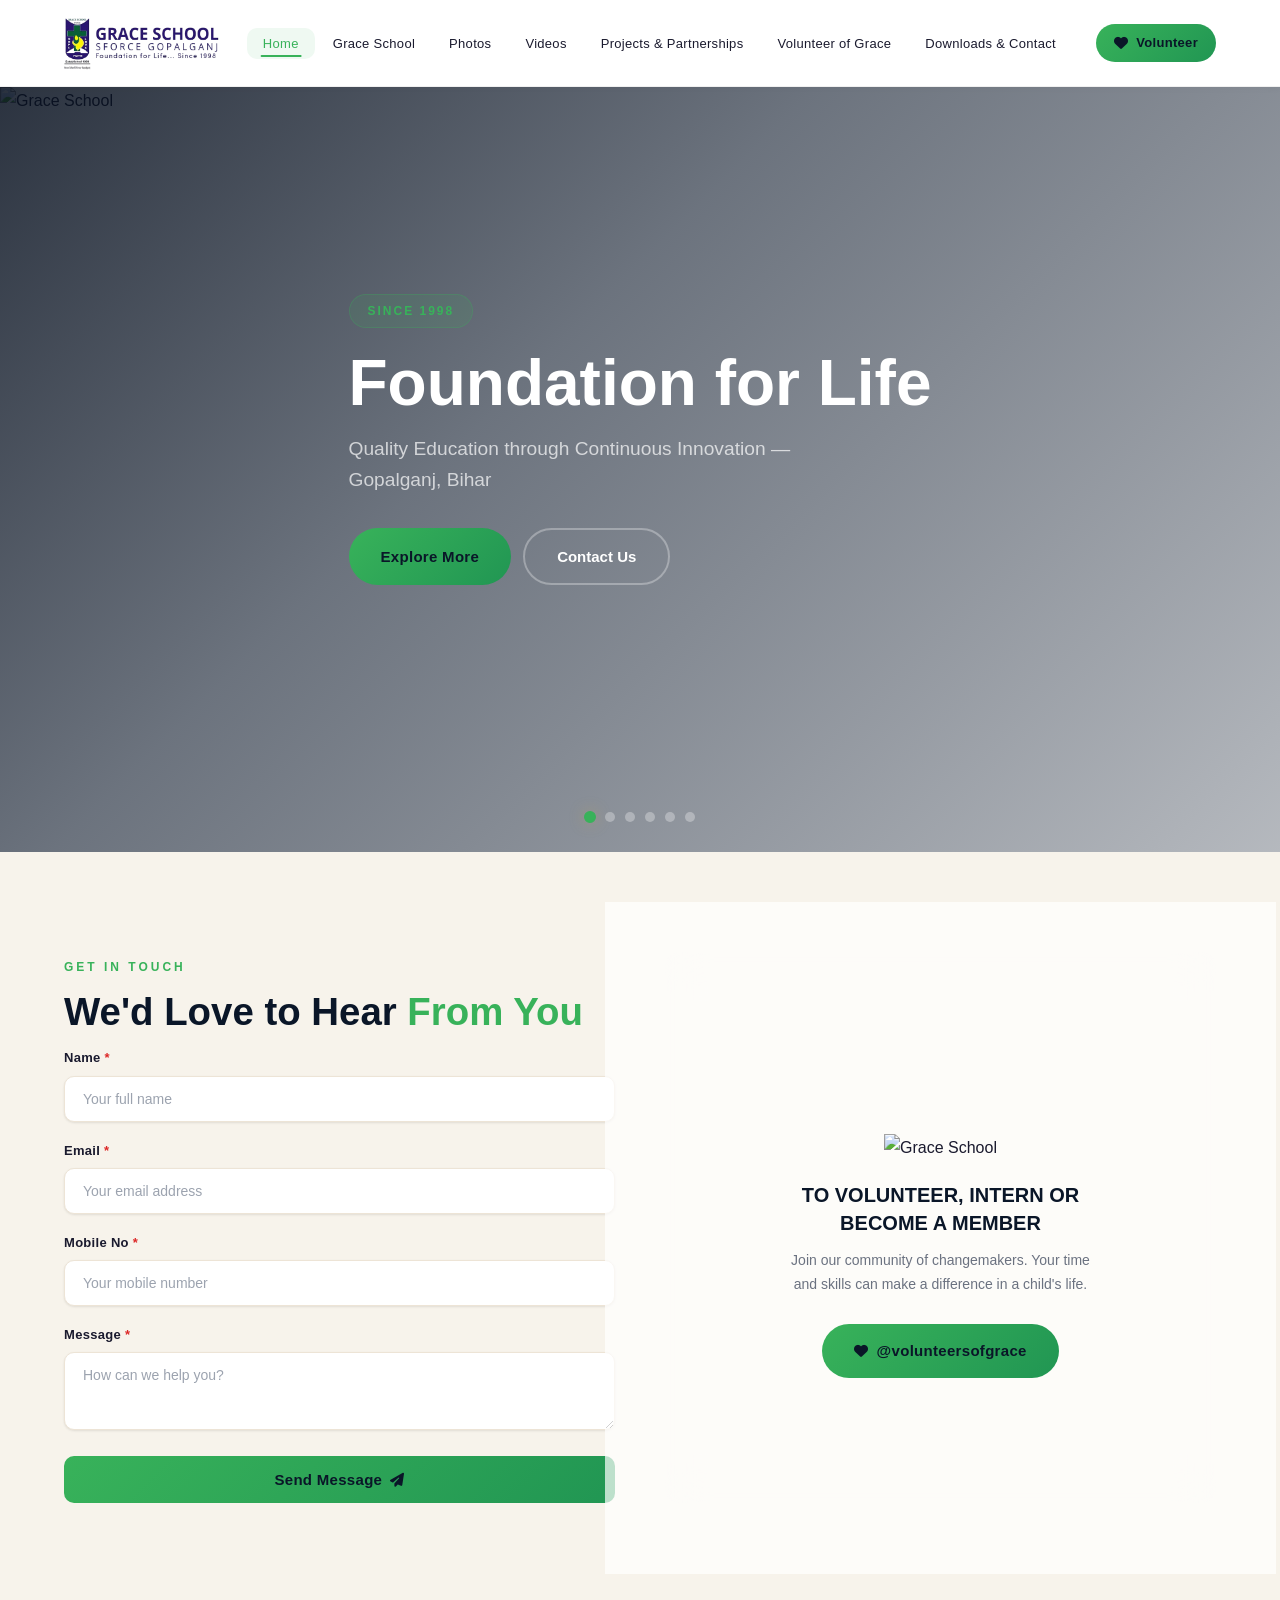
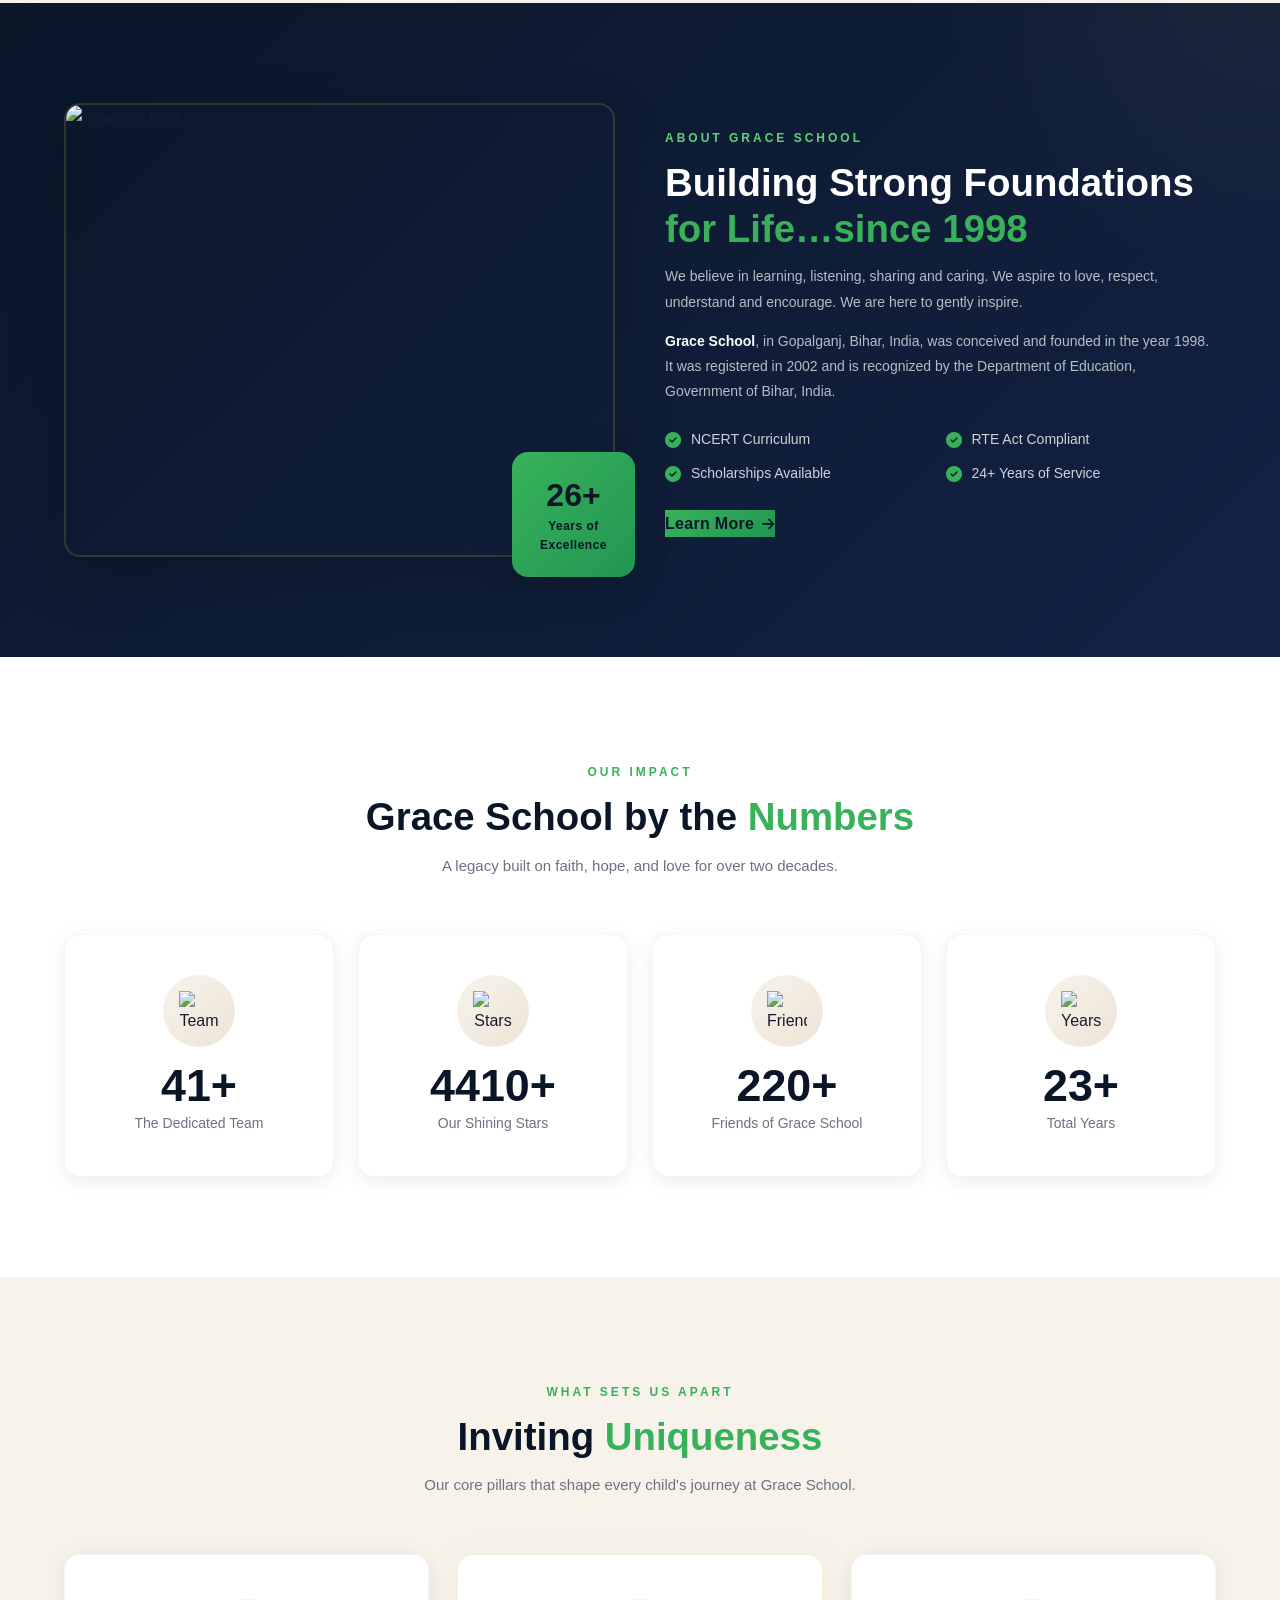
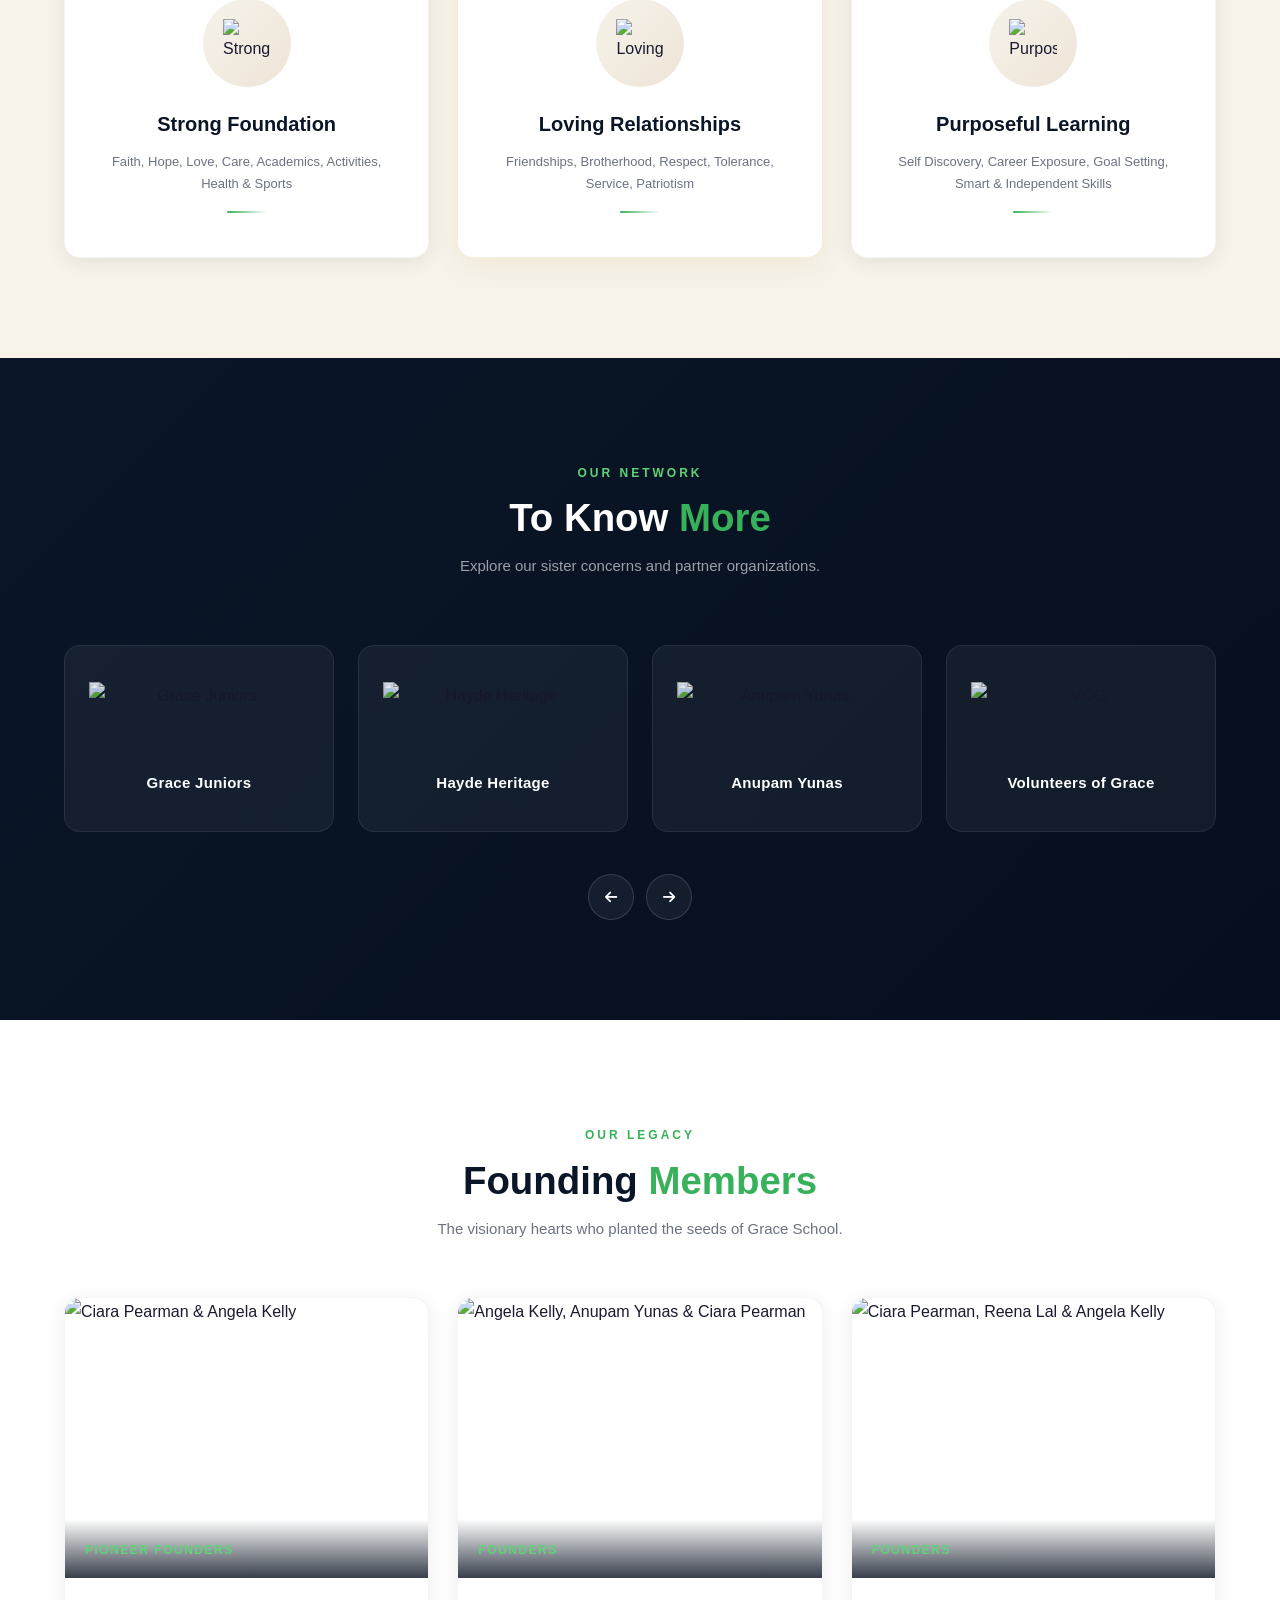
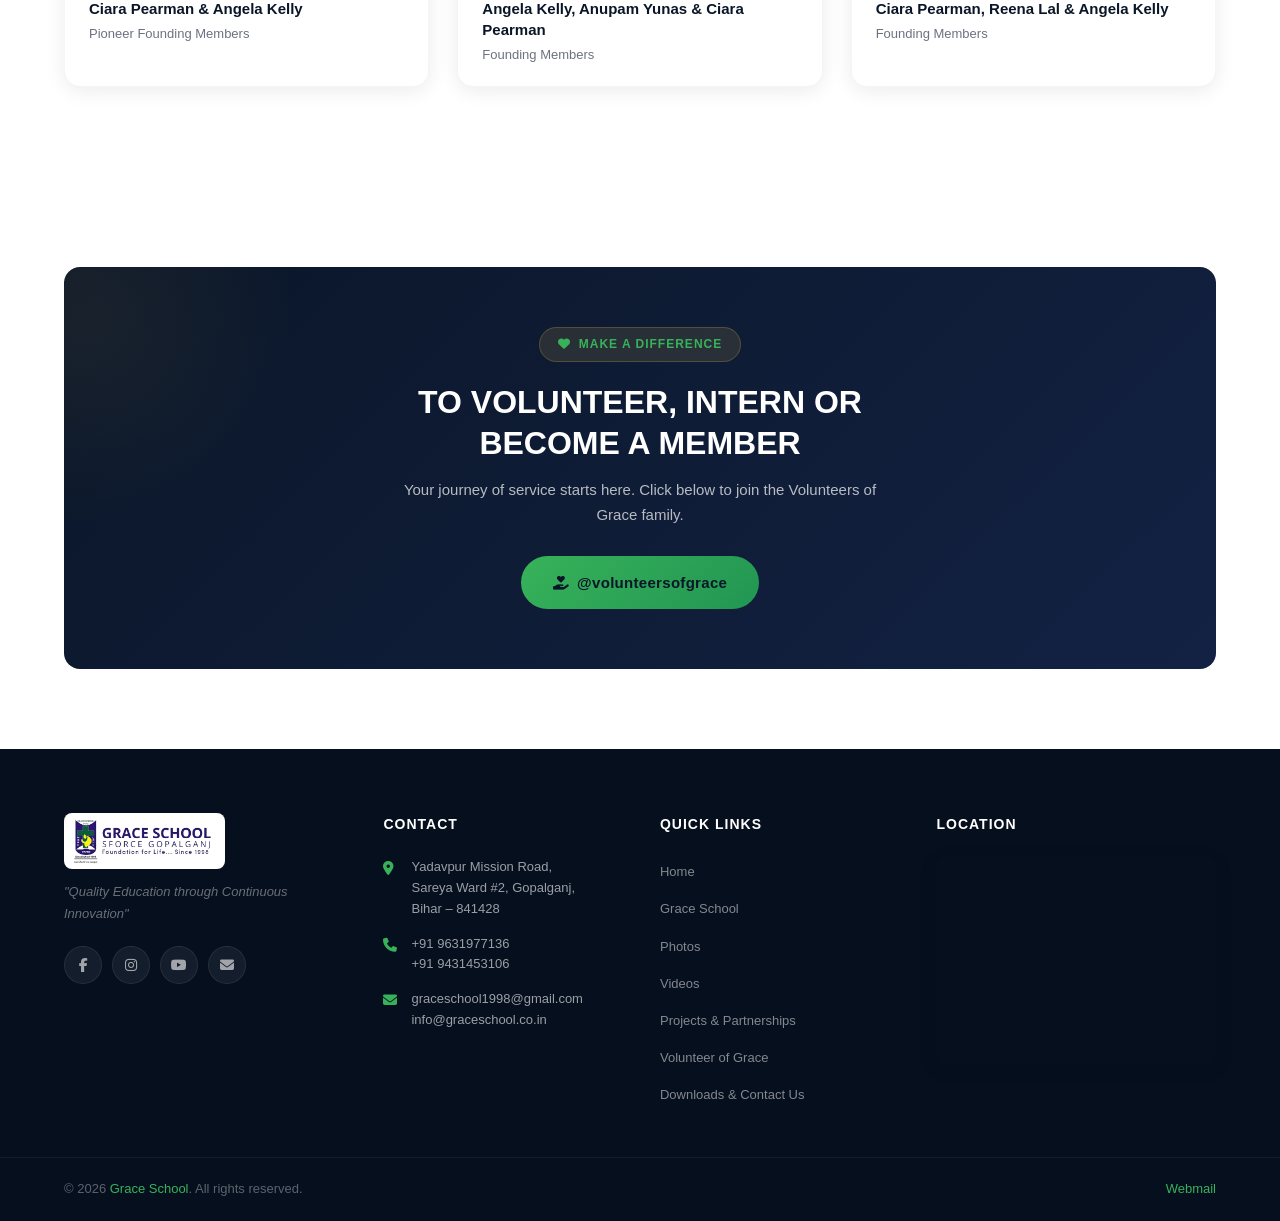
==== commit cc5cc15c: "Remove slider arrows, keep auto-slide only" ====
--- a/index.html
+++ b/index.html
@@ -71,8 +71,6 @@
             </div>
           </div>
         </div>
-        <button class="slider-btn prev" id="prevBtn" aria-label="Previous slide"><i class="fas fa-chevron-left"></i></button>
-        <button class="slider-btn next" id="nextBtn" aria-label="Next slide"><i class="fas fa-chevron-right"></i></button>
         <div class="slider-dots" id="sliderDots"></div>
       </div>
     </section>
--- a/css/grace.css
+++ b/css/grace.css
@@ -324,35 +324,6 @@
   flex-wrap: wrap;
 }
 
-.slider-btn {
-  position: absolute;
-  top: 50%;
-  transform: translateY(-50%);
-  width: 52px;
-  height: 52px;
-  border: 1px solid rgba(255,255,255,0.15);
-  background: rgba(255,255,255,0.08);
-  backdrop-filter: blur(12px);
-  color: var(--white);
-  font-size: 16px;
-  border-radius: 50%;
-  cursor: pointer;
-  transition: var(--transition);
-  z-index: 10;
-  display: flex;
-  align-items: center;
-  justify-content: center;
-}
-
-.slider-btn:hover {
-  background: var(--green);
-  border-color: var(--green);
-  color: var(--navy);
-}
-
-.slider-btn.prev { left: 24px; }
-.slider-btn.next { right: 24px; }
-
 .slider-dots {
   position: absolute;
   bottom: 30px;
@@ -1711,15 +1682,6 @@
 
   .slider-container { height: 60vh; min-height: 300px; }
 
-  .slider-btn {
-    width: 40px;
-    height: 40px;
-    font-size: 13px;
-  }
-
-  .slider-btn.prev { left: 12px; }
-  .slider-btn.next { right: 12px; }
-
   .hero-text h1 { font-size: 1.8rem; }
 
   .hero-buttons {
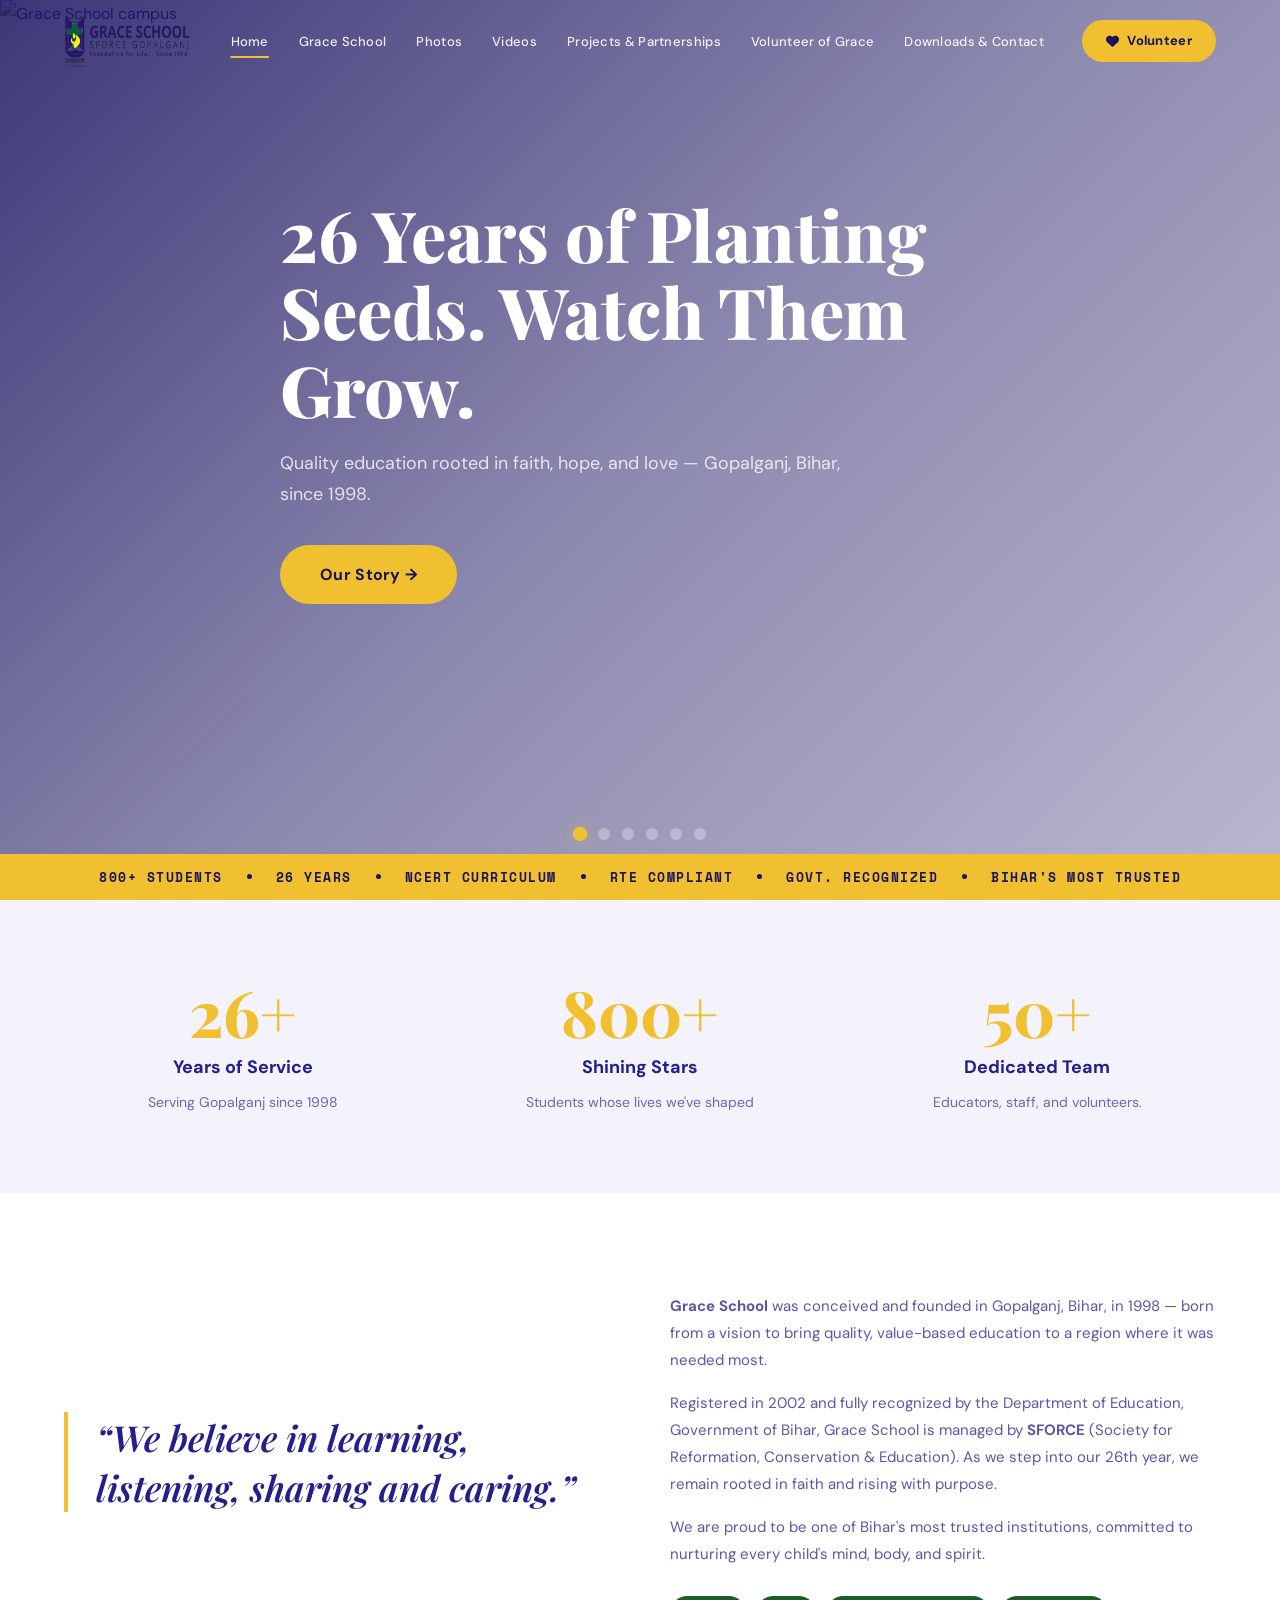
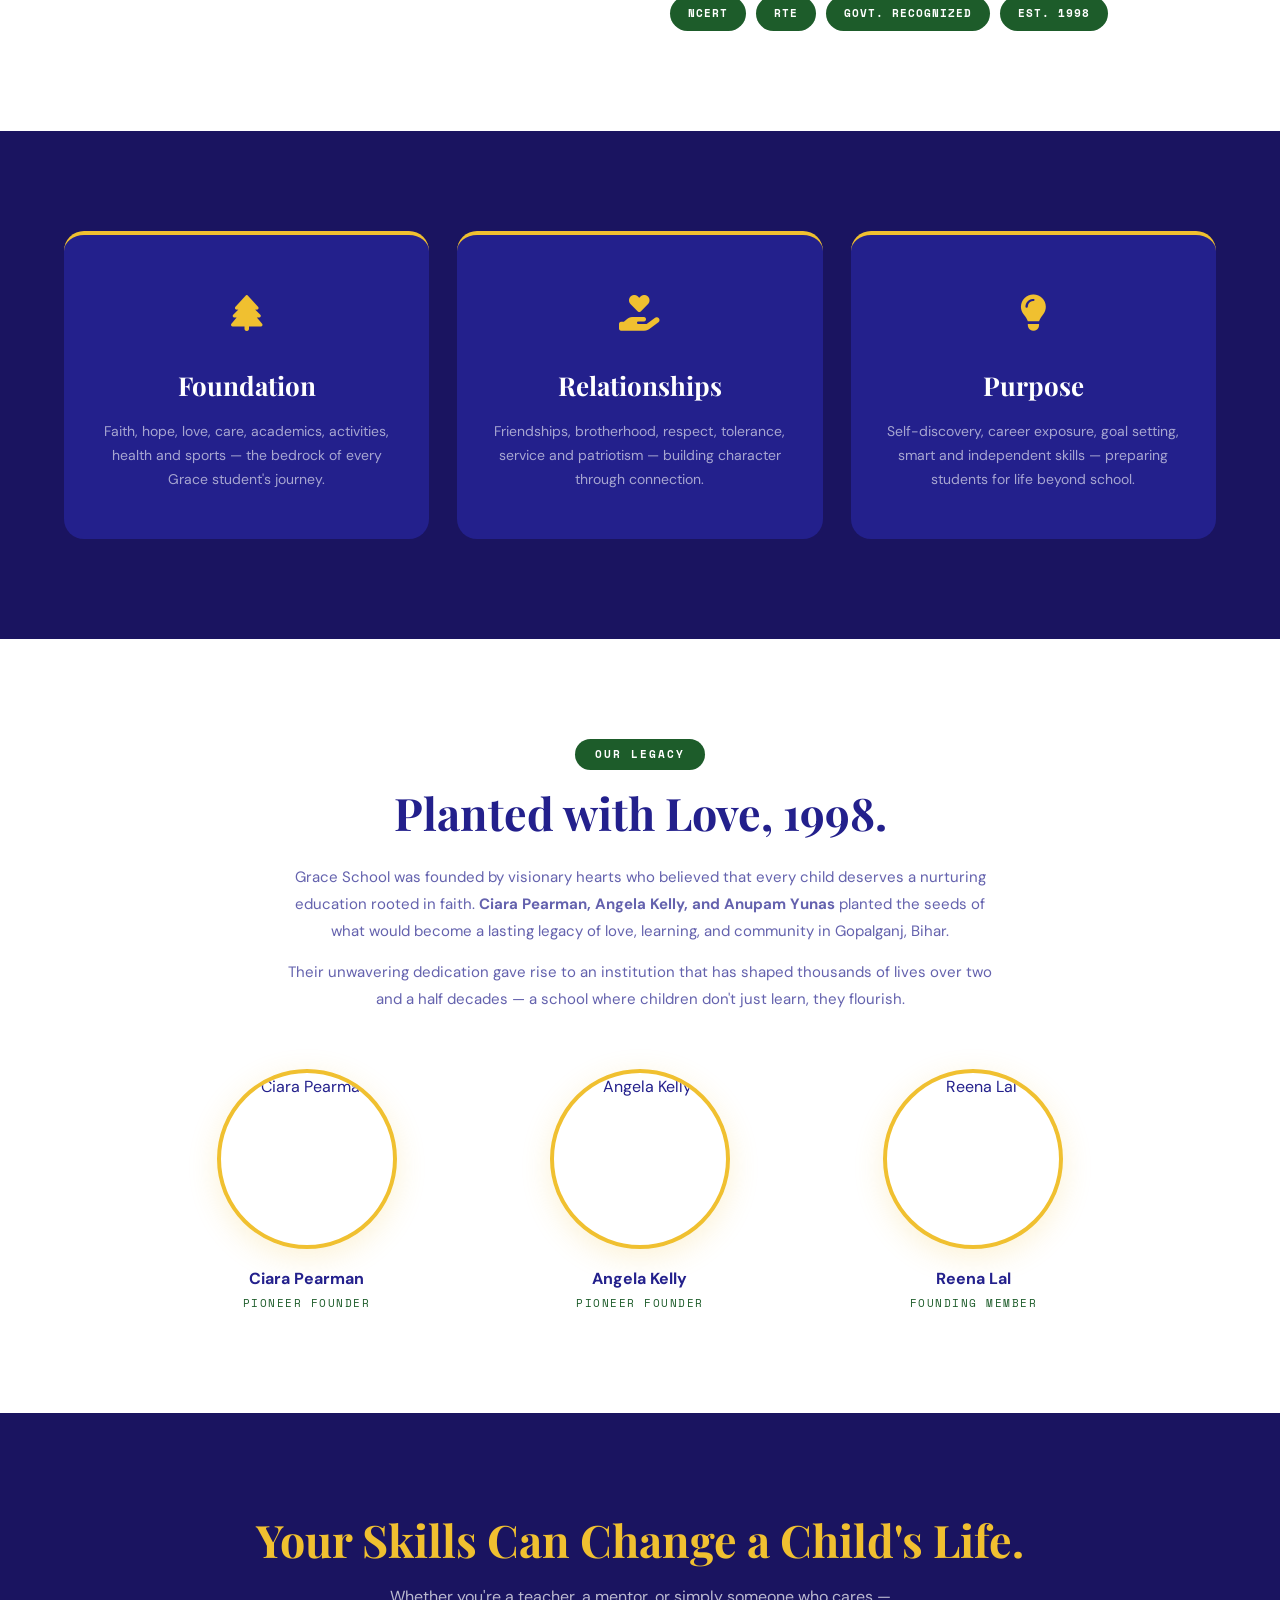
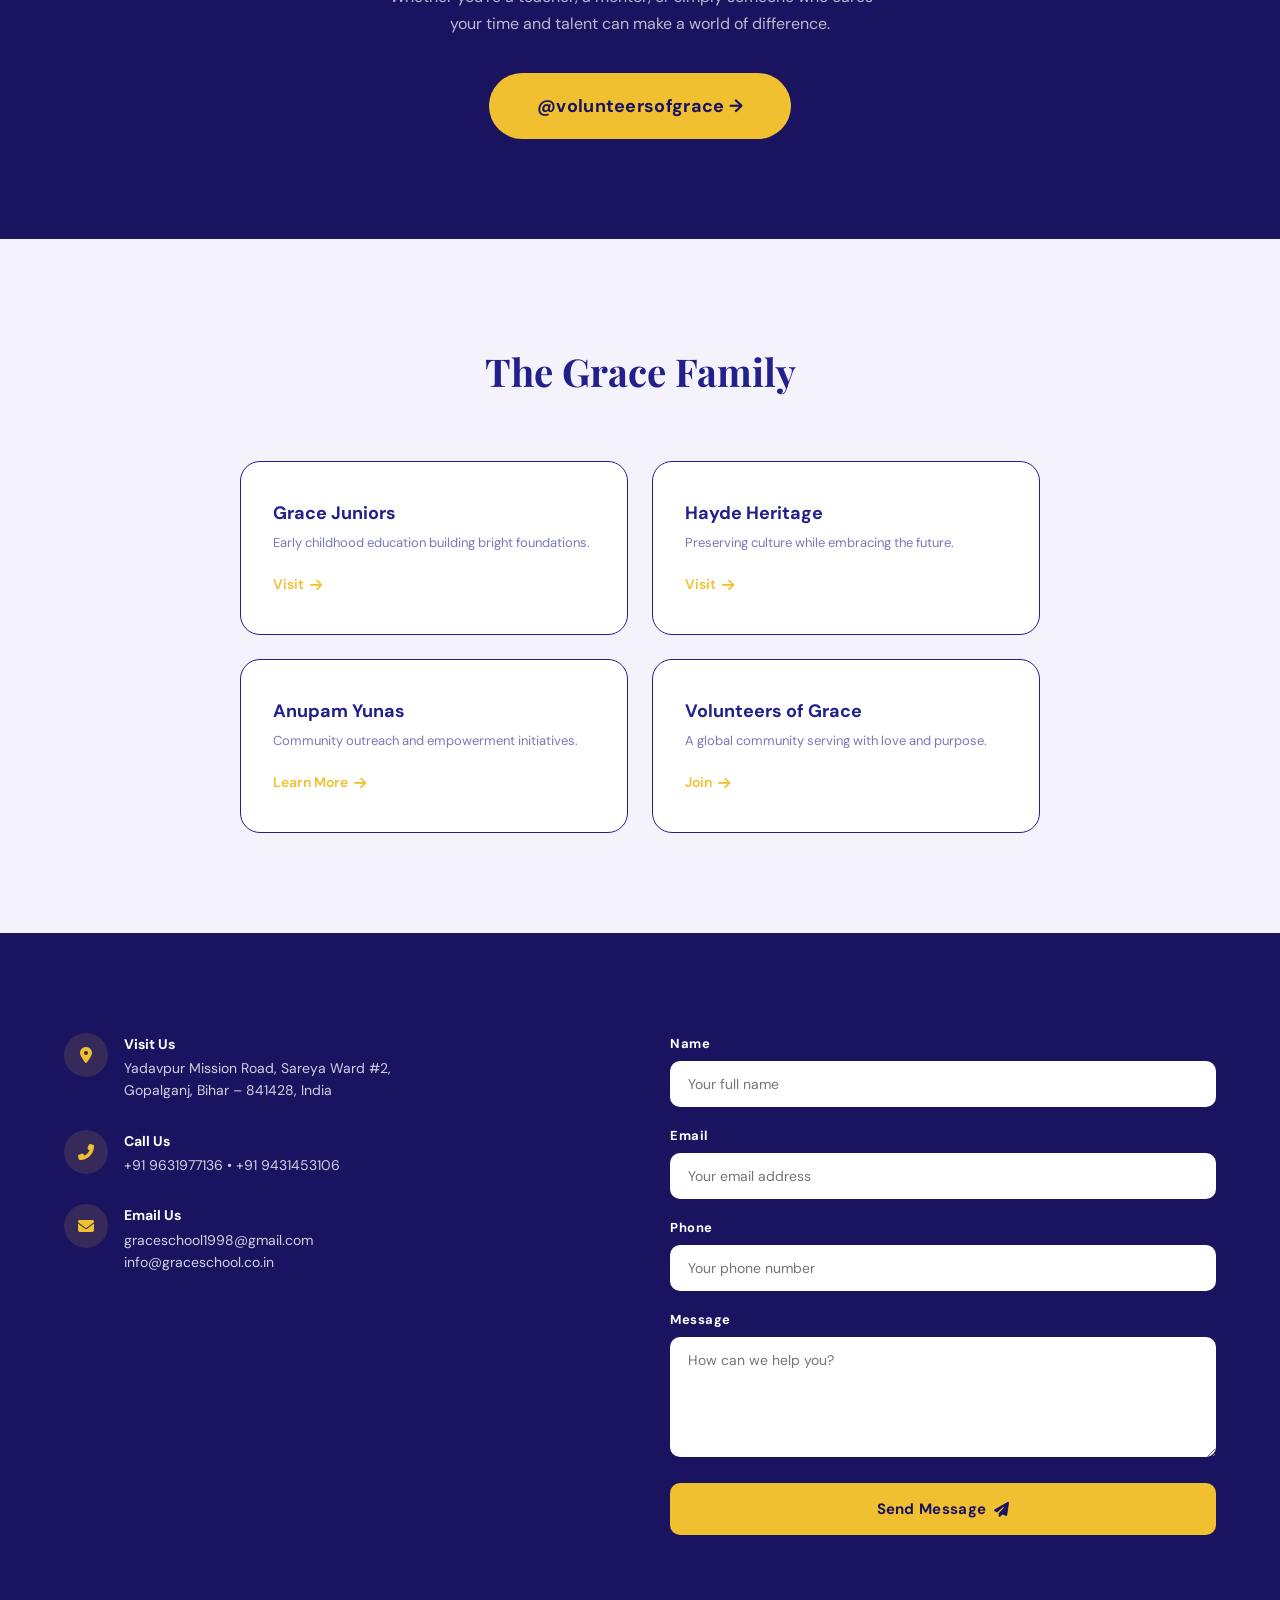
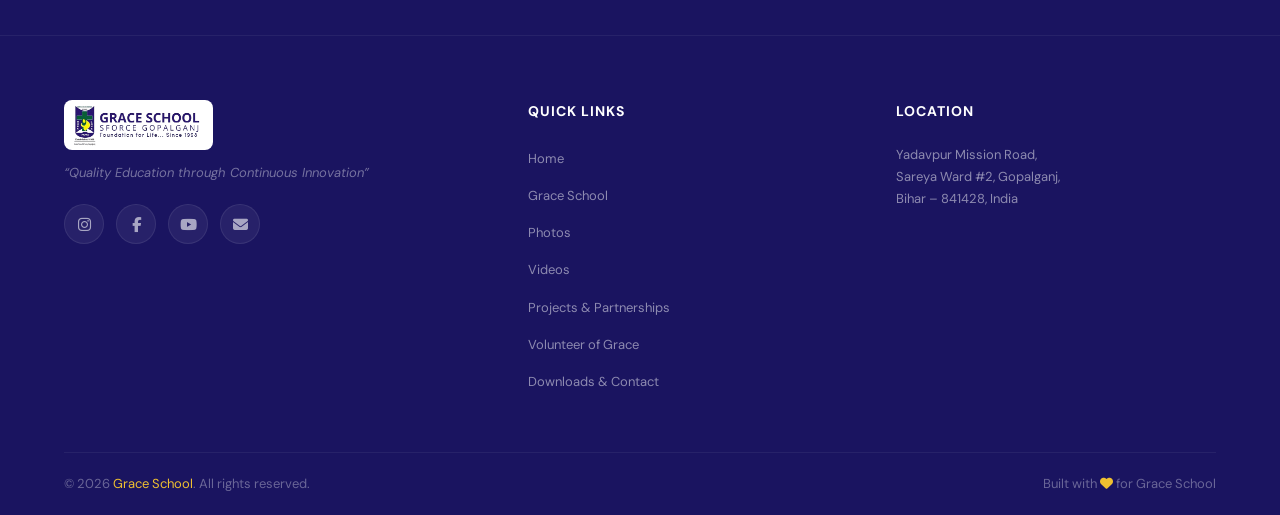
==== commit cb150524: "Rooted & Rising: complete redesign with new 6-color system, Playfair Display/DM Sans/Space Mono typo" ====
--- a/index.html
+++ b/index.html
@@ -5,424 +5,1502 @@
   <meta http-equiv="Cache-Control" content="no-cache, no-store, must-revalidate">
   <meta http-equiv="Pragma" content="no-cache">
   <meta name="viewport" content="width=device-width, initial-scale=1.0">
-  <title>Grace School – Foundation for Life…since 1998</title>
-  <meta name="description" content="Grace School – Foundation for Life…since 1998. Quality education in Gopalganj, Bihar since 1998.">
+  <title>Grace School – Rooted & Rising • Since 1998</title>
+  <meta name="description" content="Grace School – Rooted & Rising. Quality education rooted in faith, hope, and love — Gopalganj, Bihar, since 1998.">
+  <link rel="preconnect" href="https://fonts.googleapis.com">
+  <link rel="preconnect" href="https://fonts.gstatic.com" crossorigin>
+  <link href="https://fonts.googleapis.com/css2?family=DM+Sans:ital,wght@0,400;0,500;0,600;0,700;1,400;1,500&family=Playfair+Display:ital,wght@0,600;0,700;0,800;1,600;1,700&family=Space+Mono:wght@400;700&display=swap" rel="stylesheet">
   <link rel="stylesheet" href="https://cdnjs.cloudflare.com/ajax/libs/font-awesome/6.5.0/css/all.min.css">
-  <link rel="stylesheet" href="css/grace.css?v=3">
+  <link rel="stylesheet" href="css/grace.css">
   <link rel="icon" href="https://www.graceschool.co.in/assets/img/cropped-Grace-School-Side-Logo.jpg">
+
+  <style>
+    /* ===== ROOTED & RISING — Design System ===== */
+    :root {
+      --rr-indigo: #23208C;
+      --rr-navy: #1A1460;
+      --rr-green: #1D5C2A;
+      --rr-gold: #F0C030;
+      --rr-tint: #F4F2FB;
+      --rr-white: #FFFFFF;
+      --rr-font-display: 'Playfair Display', Georgia, serif;
+      --rr-font-body: 'DM Sans', Helvetica, Arial, sans-serif;
+      --rr-font-mono: 'Space Mono', 'Courier New', monospace;
+      --rr-radius: 20px;
+      --rr-radius-pill: 100px;
+      --rr-transition: 0.4s cubic-bezier(0.25, 0.46, 0.45, 0.94);
+    }
+
+    .rr-body {
+      font-family: var(--rr-font-body);
+      color: var(--rr-indigo);
+      line-height: 1.7;
+      overflow-x: hidden;
+      background: var(--rr-white);
+      -webkit-font-smoothing: antialiased;
+    }
+
+    .rr-container {
+      max-width: 1200px;
+      margin: 0 auto;
+      padding: 0 24px;
+    }
+
+    .rr-section {
+      padding: 100px 0;
+    }
+
+    @media (max-width: 768px) {
+      .rr-section { padding: 64px 0; }
+    }
+
+    /* ===== NAVBAR ===== */
+    .rr-header {
+      position: fixed;
+      top: 0;
+      left: 0;
+      right: 0;
+      z-index: 1000;
+      background: transparent;
+      transition: background 0.4s ease, border-color 0.4s ease;
+      border-bottom: 1px solid transparent;
+    }
+
+    .rr-header.scrolled {
+      background: var(--rr-white);
+      border-bottom: 2px solid var(--rr-indigo);
+      box-shadow: 0 4px 30px rgba(35, 32, 140, 0.06);
+    }
+
+    .rr-header-inner {
+      display: flex;
+      align-items: center;
+      justify-content: space-between;
+      gap: 24px;
+      padding: 14px 0;
+    }
+
+    .rr-logo img {
+      height: 54px;
+      width: auto;
+      display: block;
+    }
+
+    .rr-nav ul {
+      display: flex;
+      align-items: center;
+      gap: 2px;
+      list-style: none;
+    }
+
+    .rr-nav a {
+      font-family: var(--rr-font-body);
+      font-size: 13px;
+      font-weight: 500;
+      color: rgba(255,255,255,0.9);
+      padding: 8px 14px;
+      border-radius: 8px;
+      text-decoration: none;
+      transition: var(--rr-transition);
+      white-space: nowrap;
+      letter-spacing: 0.3px;
+      position: relative;
+    }
+
+    .rr-header.scrolled .rr-nav a {
+      color: var(--rr-indigo);
+    }
+
+    .rr-nav a::after {
+      content: '';
+      position: absolute;
+      bottom: 0;
+      left: 50%;
+      transform: translateX(-50%) scaleX(0);
+      width: 60%;
+      height: 2px;
+      background: var(--rr-gold);
+      border-radius: 2px;
+      transition: transform 0.3s ease;
+    }
+
+    .rr-nav a:hover::after,
+    .rr-nav a.active::after {
+      transform: translateX(-50%) scaleX(1);
+    }
+
+    .rr-nav a:hover {
+      color: var(--rr-gold) !important;
+    }
+
+    .rr-nav-cta {
+      display: inline-flex !important;
+      align-items: center;
+      gap: 8px;
+      background: var(--rr-gold) !important;
+      color: var(--rr-navy) !important;
+      font-weight: 700 !important;
+      padding: 10px 24px !important;
+      border-radius: var(--rr-radius-pill) !important;
+      font-size: 13px !important;
+      letter-spacing: 0.3px;
+      transition: var(--rr-transition);
+    }
+
+    .rr-nav-cta:hover {
+      transform: translateY(-2px);
+      box-shadow: 0 8px 24px rgba(240, 192, 48, 0.35);
+    }
+
+    .rr-nav-cta::after { display: none !important; }
+
+    .rr-hamburger {
+      display: none;
+      flex-direction: column;
+      gap: 5px;
+      background: none;
+      border: none;
+      cursor: pointer;
+      padding: 6px;
+      z-index: 1100;
+    }
+
+    .rr-hamburger span {
+      width: 26px;
+      height: 2.5px;
+      background: var(--rr-white);
+      border-radius: 3px;
+      transition: var(--rr-transition);
+    }
+
+    .rr-header.scrolled .rr-hamburger span {
+      background: var(--rr-indigo);
+    }
+
+    /* Mobile overlay nav */
+    .rr-mobile-overlay {
+      display: none;
+      position: fixed;
+      top: 0;
+      left: 0;
+      right: 0;
+      bottom: 0;
+      background: var(--rr-navy);
+      z-index: 1050;
+      flex-direction: column;
+      align-items: center;
+      justify-content: center;
+      gap: 12px;
+      opacity: 0;
+      transition: opacity 0.4s ease;
+    }
+
+    .rr-mobile-overlay.open {
+      display: flex;
+      opacity: 1;
+    }
+
+    .rr-mobile-overlay a {
+      font-family: var(--rr-font-body);
+      font-size: 22px;
+      font-weight: 600;
+      color: var(--rr-gold);
+      text-decoration: none;
+      padding: 12px 24px;
+      transition: var(--rr-transition);
+    }
+
+    .rr-mobile-overlay a:hover {
+      color: var(--rr-white);
+      transform: scale(1.05);
+    }
+
+    .rr-mobile-overlay .rr-close-btn {
+      position: absolute;
+      top: 24px;
+      right: 24px;
+      background: none;
+      border: none;
+      color: var(--rr-gold);
+      font-size: 32px;
+      cursor: pointer;
+      padding: 8px;
+    }
+
+    /* ===== HERO ===== */
+    .rr-hero {
+      position: relative;
+      z-index: 1;
+    }
+
+    .rr-slider {
+      position: relative;
+      width: 100%;
+      height: 100vh;
+      min-height: 560px;
+      max-height: 900px;
+      overflow: hidden;
+    }
+
+    .rr-slider-track {
+      display: flex;
+      transition: transform 1.2s cubic-bezier(0.25, 0.46, 0.45, 0.94);
+      height: 100%;
+    }
+
+    .rr-slide {
+      min-width: 100%;
+      height: 100%;
+      position: relative;
+    }
+
+    .rr-slide img {
+      width: 100%;
+      height: 100%;
+      object-fit: cover;
+    }
+
+    .rr-slide::after {
+      content: '';
+      position: absolute;
+      inset: 0;
+      background: linear-gradient(135deg, rgba(26,20,96,0.85) 0%, rgba(26,20,96,0.5) 50%, rgba(26,20,96,0.3) 100%);
+    }
+
+    .rr-hero-overlay {
+      position: absolute;
+      inset: 0;
+      z-index: 5;
+      display: flex;
+      align-items: center;
+      padding-bottom: 100px;
+    }
+
+    .rr-hero-content {
+      max-width: 720px;
+    }
+
+    .rr-hero-content h1 {
+      font-family: var(--rr-font-display);
+      font-size: clamp(2.4rem, 5.5vw, 4.8rem);
+      font-weight: 800;
+      color: var(--rr-white);
+      line-height: 1.1;
+      margin-bottom: 20px;
+    }
+
+    .rr-hero-content p {
+      font-family: var(--rr-font-body);
+      font-size: clamp(1rem, 1.4vw, 1.25rem);
+      color: rgba(255,255,255,0.8);
+      margin-bottom: 36px;
+      max-width: 560px;
+      line-height: 1.7;
+      font-weight: 400;
+    }
+
+    .rr-hero-cta {
+      display: inline-flex;
+      align-items: center;
+      gap: 10px;
+      background: var(--rr-gold);
+      color: var(--rr-navy) !important;
+      font-family: var(--rr-font-body);
+      font-weight: 700;
+      font-size: 16px;
+      padding: 16px 40px;
+      border-radius: var(--rr-radius-pill);
+      text-decoration: none;
+      transition: var(--rr-transition);
+      letter-spacing: 0.3px;
+    }
+
+    .rr-hero-cta:hover {
+      transform: translateY(-3px);
+      box-shadow: 0 12px 40px rgba(240, 192, 48, 0.35);
+    }
+
+    .rr-slider-dots {
+      position: absolute;
+      bottom: 60px;
+      left: 50%;
+      transform: translateX(-50%);
+      display: flex;
+      gap: 12px;
+      z-index: 10;
+    }
+
+    .rr-slider-dots span {
+      width: 12px;
+      height: 12px;
+      border-radius: 50%;
+      background: rgba(255,255,255,0.3);
+      cursor: pointer;
+      transition: var(--rr-transition);
+      border: 2px solid transparent;
+    }
+
+    .rr-slider-dots span.active {
+      background: var(--rr-gold);
+      border-color: var(--rr-gold);
+      box-shadow: 0 0 16px rgba(240, 192, 48, 0.5);
+      transform: scale(1.2);
+    }
+
+    /* ===== TICKER ===== */
+    .rr-ticker {
+      position: absolute;
+      bottom: 0;
+      left: 0;
+      right: 0;
+      z-index: 10;
+      background: var(--rr-gold);
+      padding: 12px 0;
+      overflow: hidden;
+    }
+
+    .rr-ticker-inner {
+      display: flex;
+      align-items: center;
+      justify-content: center;
+      font-family: var(--rr-font-mono);
+      font-size: 13px;
+      font-weight: 700;
+      color: var(--rr-navy);
+      text-transform: uppercase;
+      letter-spacing: 1.5px;
+      white-space: nowrap;
+      transition: opacity 0.4s ease;
+      min-height: 20px;
+    }
+
+    .rr-ticker-inner span {
+      margin: 0 12px;
+    }
+
+    .rr-ticker-dot {
+      display: inline-block;
+      width: 5px;
+      height: 5px;
+      background: var(--rr-navy);
+      border-radius: 50%;
+      margin: 0 8px;
+    }
+
+    /* ===== MISSION STRIP ===== */
+    .rr-mission {
+      background: var(--rr-tint);
+      padding: 80px 0;
+    }
+
+    .rr-mission-grid {
+      display: grid;
+      grid-template-columns: repeat(3, 1fr);
+      gap: 40px;
+      text-align: center;
+    }
+
+    .rr-mission-number {
+      font-family: var(--rr-font-display);
+      font-size: clamp(3rem, 5vw, 4.2rem);
+      font-weight: 800;
+      color: var(--rr-gold);
+      line-height: 1;
+      margin-bottom: 8px;
+    }
+
+    .rr-mission-label {
+      font-family: var(--rr-font-body);
+      font-size: 18px;
+      font-weight: 700;
+      color: var(--rr-indigo);
+      margin-bottom: 8px;
+    }
+
+    .rr-mission-desc {
+      font-family: var(--rr-font-body);
+      font-size: 14px;
+      color: var(--rr-indigo);
+      opacity: 0.65;
+      line-height: 1.6;
+      max-width: 280px;
+      margin: 0 auto;
+    }
+
+    /* ===== ABOUT ===== */
+    .rr-about {
+      background: var(--rr-white);
+      padding: 100px 0;
+    }
+
+    .rr-about-grid {
+      display: grid;
+      grid-template-columns: 1fr 1fr;
+      gap: 60px;
+      align-items: center;
+    }
+
+    .rr-pullquote {
+      font-family: var(--rr-font-display);
+      font-size: clamp(1.6rem, 2.8vw, 2.4rem);
+      font-weight: 600;
+      font-style: italic;
+      color: var(--rr-indigo);
+      line-height: 1.4;
+      border-left: 4px solid var(--rr-gold);
+      padding-left: 28px;
+    }
+
+    .rr-about-text p {
+      font-family: var(--rr-font-body);
+      font-size: 15px;
+      color: var(--rr-indigo);
+      opacity: 0.75;
+      margin-bottom: 16px;
+      line-height: 1.8;
+    }
+
+    .rr-badge-group {
+      display: flex;
+      flex-wrap: wrap;
+      gap: 10px;
+      margin-top: 28px;
+    }
+
+    .rr-badge {
+      display: inline-block;
+      font-family: var(--rr-font-mono);
+      font-size: 11px;
+      font-weight: 700;
+      letter-spacing: 1px;
+      text-transform: uppercase;
+      background: var(--rr-green);
+      color: var(--rr-white);
+      padding: 8px 18px;
+      border-radius: var(--rr-radius-pill);
+    }
+
+    /* ===== THREE PILLARS ===== */
+    .rr-pillars {
+      background: var(--rr-navy);
+      padding: 100px 0;
+    }
+
+    .rr-pillars-grid {
+      display: grid;
+      grid-template-columns: repeat(3, 1fr);
+      gap: 28px;
+    }
+
+    .rr-pillar-card {
+      background: var(--rr-indigo);
+      border-top: 4px solid var(--rr-gold);
+      border-radius: var(--rr-radius);
+      padding: 48px 36px;
+      text-align: center;
+      transition: var(--rr-transition);
+    }
+
+    .rr-pillar-card:hover {
+      transform: translateY(-8px);
+      box-shadow: 0 0 0 2px var(--rr-gold), 0 20px 60px rgba(240, 192, 48, 0.15);
+    }
+
+    .rr-pillar-icon {
+      font-size: 36px;
+      color: var(--rr-gold);
+      margin-bottom: 20px;
+    }
+
+    .rr-pillar-card h3 {
+      font-family: var(--rr-font-display);
+      font-size: 26px;
+      font-weight: 700;
+      color: var(--rr-white);
+      margin-bottom: 12px;
+    }
+
+    .rr-pillar-card p {
+      font-family: var(--rr-font-body);
+      font-size: 14px;
+      color: rgba(255,255,255,0.6);
+      line-height: 1.7;
+    }
+
+    /* ===== LEGACY ===== */
+    .rr-legacy {
+      background: var(--rr-white);
+      padding: 100px 0;
+      text-align: center;
+    }
+
+    .rr-legacy-label {
+      display: inline-block;
+      font-family: var(--rr-font-mono);
+      font-size: 11px;
+      font-weight: 700;
+      letter-spacing: 2px;
+      text-transform: uppercase;
+      background: var(--rr-green);
+      color: var(--rr-white);
+      padding: 6px 20px;
+      border-radius: var(--rr-radius-pill);
+      margin-bottom: 16px;
+    }
+
+    .rr-legacy h2 {
+      font-family: var(--rr-font-display);
+      font-size: clamp(2rem, 3.5vw, 3.2rem);
+      font-weight: 700;
+      color: var(--rr-indigo);
+      line-height: 1.2;
+      margin-bottom: 24px;
+    }
+
+    .rr-legacy-text {
+      max-width: 720px;
+      margin: 0 auto 56px;
+    }
+
+    .rr-legacy-text p {
+      font-family: var(--rr-font-body);
+      font-size: 15px;
+      color: var(--rr-indigo);
+      opacity: 0.7;
+      line-height: 1.8;
+      margin-bottom: 14px;
+    }
+
+    .rr-founders {
+      display: grid;
+      grid-template-columns: repeat(3, 1fr);
+      gap: 40px;
+      max-width: 960px;
+      margin: 0 auto;
+    }
+
+    .rr-founder {
+      text-align: center;
+    }
+
+    .rr-founder-img {
+      width: 180px;
+      height: 180px;
+      border-radius: 50%;
+      object-fit: cover;
+      border: 4px solid var(--rr-gold);
+      box-shadow: 0 8px 30px rgba(240, 192, 48, 0.2);
+      margin: 0 auto 16px;
+      display: block;
+    }
+
+    .rr-founder-name {
+      font-family: var(--rr-font-body);
+      font-size: 16px;
+      font-weight: 700;
+      color: var(--rr-indigo);
+      margin-bottom: 2px;
+    }
+
+    .rr-founder-role {
+      font-family: var(--rr-font-mono);
+      font-size: 11px;
+      font-weight: 400;
+      text-transform: uppercase;
+      letter-spacing: 1.5px;
+      color: var(--rr-green);
+    }
+
+    /* ===== VOLUNTEER CTA ===== */
+    .rr-volunteer-cta {
+      background: var(--rr-navy);
+      padding: 100px 0;
+      text-align: center;
+    }
+
+    .rr-volunteer-cta h2 {
+      font-family: var(--rr-font-display);
+      font-size: clamp(2rem, 3.5vw, 3.2rem);
+      font-weight: 700;
+      color: var(--rr-gold);
+      line-height: 1.2;
+      margin-bottom: 16px;
+    }
+
+    .rr-volunteer-cta p {
+      font-family: var(--rr-font-body);
+      font-size: 16px;
+      color: rgba(255,255,255,0.7);
+      max-width: 520px;
+      margin: 0 auto 36px;
+      line-height: 1.7;
+    }
+
+    .rr-volunteer-btn {
+      display: inline-flex;
+      align-items: center;
+      gap: 10px;
+      background: var(--rr-gold);
+      color: var(--rr-navy) !important;
+      font-family: var(--rr-font-body);
+      font-weight: 700;
+      font-size: 18px;
+      padding: 18px 48px;
+      border-radius: var(--rr-radius-pill);
+      text-decoration: none;
+      transition: var(--rr-transition);
+      letter-spacing: 0.3px;
+    }
+
+    .rr-volunteer-btn:hover {
+      transform: translateY(-3px);
+      box-shadow: 0 12px 40px rgba(240, 192, 48, 0.3);
+    }
+
+    /* ===== GRACE FAMILY ===== */
+    .rr-family {
+      background: var(--rr-tint);
+      padding: 100px 0;
+    }
+
+    .rr-family-header {
+      text-align: center;
+      margin-bottom: 56px;
+    }
+
+    .rr-family-header h2 {
+      font-family: var(--rr-font-display);
+      font-size: clamp(2rem, 3vw, 2.8rem);
+      font-weight: 700;
+      color: var(--rr-indigo);
+    }
+
+    .rr-family-grid {
+      display: grid;
+      grid-template-columns: 1fr 1fr;
+      gap: 24px;
+      max-width: 800px;
+      margin: 0 auto;
+    }
+
+    .rr-family-card {
+      background: var(--rr-white);
+      border: 1.5px solid var(--rr-indigo);
+      border-radius: var(--rr-radius);
+      padding: 36px 32px;
+      transition: var(--rr-transition);
+    }
+
+    .rr-family-card:hover {
+      transform: translateY(-4px);
+      box-shadow: 0 12px 40px rgba(35, 32, 140, 0.08);
+      border-color: var(--rr-gold);
+    }
+
+    .rr-family-card h3 {
+      font-family: var(--rr-font-body);
+      font-size: 18px;
+      font-weight: 700;
+      color: var(--rr-indigo);
+      margin-bottom: 4px;
+    }
+
+    .rr-family-card p {
+      font-family: var(--rr-font-body);
+      font-size: 13px;
+      color: var(--rr-indigo);
+      opacity: 0.6;
+      margin-bottom: 16px;
+    }
+
+    .rr-family-link {
+      font-family: var(--rr-font-body);
+      font-size: 14px;
+      font-weight: 600;
+      color: var(--rr-gold);
+      text-decoration: none;
+      display: inline-flex;
+      align-items: center;
+      gap: 6px;
+      transition: var(--rr-transition);
+    }
+
+    .rr-family-link:hover {
+      gap: 10px;
+      color: var(--rr-indigo);
+    }
+
+    /* ===== CONTACT ===== */
+    .rr-contact {
+      background: var(--rr-navy);
+      padding: 100px 0;
+    }
+
+    .rr-contact-grid {
+      display: grid;
+      grid-template-columns: 1fr 1fr;
+      gap: 60px;
+    }
+
+    .rr-contact-info {
+      display: flex;
+      flex-direction: column;
+      gap: 28px;
+    }
+
+    .rr-contact-item {
+      display: flex;
+      gap: 16px;
+      align-items: flex-start;
+    }
+
+    .rr-contact-icon {
+      width: 44px;
+      height: 44px;
+      min-width: 44px;
+      display: flex;
+      align-items: center;
+      justify-content: center;
+      background: rgba(240, 192, 48, 0.12);
+      border-radius: 50%;
+      font-size: 16px;
+      color: var(--rr-gold);
+    }
+
+    .rr-contact-text {
+      font-family: var(--rr-font-body);
+      font-size: 14px;
+      color: rgba(255,255,255,0.8);
+      line-height: 1.6;
+    }
+
+    .rr-contact-text strong {
+      color: var(--rr-white);
+      display: block;
+      margin-bottom: 2px;
+    }
+
+    .rr-contact-form label {
+      display: block;
+      font-family: var(--rr-font-body);
+      font-size: 13px;
+      font-weight: 700;
+      color: var(--rr-white);
+      margin-bottom: 6px;
+      letter-spacing: 0.5px;
+    }
+
+    .rr-contact-form input,
+    .rr-contact-form textarea {
+      width: 100%;
+      font-family: var(--rr-font-body);
+      font-size: 14px;
+      padding: 14px 18px;
+      border: none;
+      border-radius: 10px;
+      background: var(--rr-white);
+      color: var(--rr-indigo);
+      transition: var(--rr-transition);
+      margin-bottom: 18px;
+    }
+
+    .rr-contact-form input:focus,
+    .rr-contact-form textarea:focus {
+      outline: none;
+      box-shadow: 0 0 0 3px rgba(240, 192, 48, 0.4);
+    }
+
+    .rr-contact-form textarea {
+      min-height: 120px;
+      resize: vertical;
+    }
+
+    .rr-submit-btn {
+      display: inline-flex;
+      align-items: center;
+      justify-content: center;
+      gap: 8px;
+      width: 100%;
+      background: var(--rr-gold);
+      color: var(--rr-navy) !important;
+      font-family: var(--rr-font-body);
+      font-weight: 700;
+      font-size: 15px;
+      padding: 16px 32px;
+      border: none;
+      border-radius: 10px;
+      cursor: pointer;
+      transition: var(--rr-transition);
+      letter-spacing: 0.3px;
+    }
+
+    .rr-submit-btn:hover {
+      transform: translateY(-2px);
+      box-shadow: 0 8px 30px rgba(240, 192, 48, 0.3);
+    }
+
+    /* ===== FOOTER ===== */
+    .rr-footer {
+      background: var(--rr-navy);
+      border-top: 1px solid rgba(255,255,255,0.06);
+      padding: 64px 0 0;
+    }
+
+    .rr-footer-grid {
+      display: grid;
+      grid-template-columns: 1.3fr 1fr 1fr;
+      gap: 48px;
+    }
+
+    .rr-footer-logo {
+      height: 50px;
+      width: auto;
+      margin-bottom: 12px;
+      background: var(--rr-white);
+      padding: 4px 10px;
+      border-radius: 8px;
+    }
+
+    .rr-footer-tagline {
+      font-family: var(--rr-font-body);
+      font-size: 13px;
+      font-style: italic;
+      color: rgba(255,255,255,0.4);
+      margin-bottom: 20px;
+    }
+
+    .rr-footer-social {
+      display: flex;
+      gap: 12px;
+    }
+
+    .rr-footer-social a {
+      width: 40px;
+      height: 40px;
+      display: flex;
+      align-items: center;
+      justify-content: center;
+      background: rgba(255,255,255,0.06);
+      border: 1px solid rgba(255,255,255,0.08);
+      border-radius: 50%;
+      color: rgba(255,255,255,0.6);
+      font-size: 15px;
+      text-decoration: none;
+      transition: var(--rr-transition);
+    }
+
+    .rr-footer-social a:hover {
+      background: var(--rr-gold);
+      border-color: var(--rr-gold);
+      color: var(--rr-navy);
+      transform: translateY(-3px);
+    }
+
+    .rr-footer h4 {
+      font-family: var(--rr-font-body);
+      font-size: 14px;
+      font-weight: 700;
+      color: var(--rr-white);
+      margin-bottom: 20px;
+      letter-spacing: 1px;
+      text-transform: uppercase;
+    }
+
+    .rr-footer-links {
+      list-style: none;
+      padding: 0;
+    }
+
+    .rr-footer-links li {
+      margin-bottom: 10px;
+    }
+
+    .rr-footer-links a {
+      font-family: var(--rr-font-body);
+      font-size: 13px;
+      color: rgba(255,255,255,0.5);
+      text-decoration: none;
+      transition: var(--rr-transition);
+    }
+
+    .rr-footer-links a:hover {
+      color: var(--rr-gold);
+      padding-left: 6px;
+    }
+
+    .rr-footer-address {
+      font-family: var(--rr-font-body);
+      font-size: 13px;
+      color: rgba(255,255,255,0.5);
+      line-height: 1.7;
+    }
+
+    .rr-footer-bottom {
+      border-top: 1px solid rgba(255,255,255,0.06);
+      margin-top: 48px;
+      padding: 20px 0;
+      display: flex;
+      justify-content: space-between;
+      align-items: center;
+      font-family: var(--rr-font-body);
+      font-size: 13px;
+      color: rgba(255,255,255,0.35);
+    }
+
+    .rr-footer-bottom a {
+      color: var(--rr-gold);
+      text-decoration: none;
+    }
+
+    .rr-footer-bottom a:hover {
+      text-decoration: underline;
+    }
+
+    /* ===== REVEAL ANIMATIONS ===== */
+    .reveal {
+      opacity: 0;
+      transform: translateY(40px);
+      transition: opacity 0.7s cubic-bezier(0.25, 0.46, 0.45, 0.94),
+                  transform 0.7s cubic-bezier(0.25, 0.46, 0.45, 0.94);
+    }
+
+    .reveal.visible {
+      opacity: 1;
+      transform: translateY(0);
+    }
+
+    /* ===== RESPONSIVE ===== */
+    @media (max-width: 1024px) {
+      .rr-mission-grid { gap: 24px; }
+      .rr-about-grid { gap: 40px; }
+      .rr-founders { gap: 24px; }
+    }
+
+    @media (max-width: 900px) {
+      .rr-nav { display: none; }
+      .rr-hamburger { display: flex; }
+      .rr-header-inner { padding: 12px 0; }
+      .rr-logo img { height: 44px; }
+
+      .rr-mission-grid { grid-template-columns: 1fr; gap: 40px; }
+      .rr-about-grid { grid-template-columns: 1fr; gap: 40px; }
+      .rr-pillars-grid { grid-template-columns: 1fr; gap: 20px; }
+      .rr-founders { grid-template-columns: 1fr; gap: 40px; }
+      .rr-family-grid { grid-template-columns: 1fr; }
+      .rr-contact-grid { grid-template-columns: 1fr; gap: 40px; }
+      .rr-footer-grid { grid-template-columns: 1fr; gap: 32px; }
+
+      .rr-slider { height: 70vh; min-height: 420px; }
+      .rr-hero-content h1 { font-size: 2.2rem; }
+      .rr-pillar-card { padding: 36px 24px; }
+      .rr-founder-img { width: 160px; height: 160px; }
+    }
+
+    @media (max-width: 600px) {
+      .rr-section { padding: 56px 0; }
+      .rr-mission { padding: 56px 0; }
+      .rr-about { padding: 56px 0; }
+      .rr-pillars { padding: 56px 0; }
+      .rr-legacy { padding: 56px 0; }
+      .rr-volunteer-cta { padding: 56px 0; }
+      .rr-family { padding: 56px 0; }
+      .rr-contact { padding: 56px 0; }
+
+      .rr-slider { height: 60vh; min-height: 360px; }
+      .rr-hero-content h1 { font-size: 1.8rem; }
+      .rr-hero-cta { font-size: 14px; padding: 14px 28px; }
+      .rr-ticker-inner { font-size: 11px; letter-spacing: 1px; }
+
+      .rr-volunteer-btn { font-size: 15px; padding: 14px 32px; }
+
+      .rr-footer-grid { gap: 32px; }
+      .rr-footer-bottom {
+        flex-direction: column;
+        gap: 8px;
+        text-align: center;
+      }
+
+      .rr-contact-grid { gap: 32px; }
+      .rr-founder-img { width: 140px; height: 140px; }
+
+      .rr-container { padding: 0 16px; }
+    }
+  </style>
 </head>
-<body>
-
-  <div class="site-wrapper">
-
-    <!-- Header -->
-    <header class="header" id="header">
-      <div class="container">
-        <div class="header-content">
-          <div class="header-logo">
-            <a href="index.html">
-              <img src="images/grace-logo-2.png?v=2" alt="Grace School">
-            </a>
+<body class="rr-body">
+
+  <!-- ===== MOBILE OVERLAY ===== -->
+  <div class="rr-mobile-overlay" id="mobileOverlay">
+    <button class="rr-close-btn" id="mobileClose" aria-label="Close menu">
+      <i class="fas fa-times"></i>
+    </button>
+    <a href="index.html">Home</a>
+    <a href="grace-school.html">Grace School</a>
+    <a href="photos.html">Photos</a>
+    <a href="videos.html">Videos</a>
+    <a href="projects-partnerships.html">Projects & Partnerships</a>
+    <a href="volunteer.html">Volunteer of Grace</a>
+    <a href="downloads-contact.html">Downloads & Contact</a>
+  </div>
+
+  <!-- ===== HEADER / NAVBAR ===== -->
+  <header class="rr-header" id="header">
+    <div class="rr-container">
+      <div class="rr-header-inner">
+        <div class="rr-logo">
+          <a href="index.html">
+            <img src="images/grace-logo-2.png" alt="Grace School">
+          </a>
+        </div>
+        <nav class="rr-nav" id="mainNav">
+          <ul>
+            <li><a href="index.html" class="active">Home</a></li>
+            <li><a href="grace-school.html">Grace School</a></li>
+            <li><a href="photos.html">Photos</a></li>
+            <li><a href="videos.html">Videos</a></li>
+            <li><a href="projects-partnerships.html">Projects & Partnerships</a></li>
+            <li><a href="volunteer.html">Volunteer of Grace</a></li>
+            <li><a href="downloads-contact.html">Downloads & Contact</a></li>
+          </ul>
+        </nav>
+        <a href="volunteer.html" class="rr-nav-cta">
+          <i class="fas fa-heart"></i> Volunteer
+        </a>
+        <button class="rr-hamburger" id="hamburger" aria-label="Toggle menu">
+          <span></span><span></span><span></span>
+        </button>
+      </div>
+    </div>
+  </header>
+
+  <!-- ===== HERO SECTION ===== -->
+  <section class="rr-hero">
+    <div class="rr-slider" id="sliderContainer">
+      <div class="rr-slider-track" id="sliderTrack">
+        <div class="rr-slide"><img src="https://www.graceschool.co.in/auth/upload/slider/grace-school-slider-1.jpg" alt="Grace School campus"></div>
+        <div class="rr-slide"><img src="https://www.graceschool.co.in/auth/upload/slider/grace-school-slider-2.jpg" alt="Grace School students"></div>
+        <div class="rr-slide"><img src="https://www.graceschool.co.in/auth/upload/slider/grace-school-slider-3.jpg" alt="Grace School activities"></div>
+        <div class="rr-slide"><img src="https://www.graceschool.co.in/auth/upload/slider/grace-school-slider-4.jpg" alt="Grace School grounds"></div>
+        <div class="rr-slide"><img src="https://www.graceschool.co.in/auth/upload/slider/grace-school-slider-5.jpg" alt="Grace School community"></div>
+        <div class="rr-slide"><img src="https://www.graceschool.co.in/auth/upload/slider/grace-school-slider-6.jpg" alt="Grace School events"></div>
+      </div>
+      <div class="rr-hero-overlay">
+        <div class="rr-container">
+          <div class="rr-hero-content">
+            <h1>26 Years of Planting Seeds. Watch Them Grow.</h1>
+            <p>Quality education rooted in faith, hope, and love — Gopalganj, Bihar, since 1998.</p>
+            <a href="grace-school.html" class="rr-hero-cta">Our Story &rarr;</a>
           </div>
-          <nav class="nav" id="mainNav">
-            <ul>
-              <li><a href="index.html" class="active">Home</a></li>
-              <li><a href="grace-school.html">Grace School</a></li>
-              <li><a href="photos.html">Photos</a></li>
-              <li><a href="videos.html">Videos</a></li>
-              <li><a href="projects-partnerships.html">Projects & Partnerships</a></li>
-              <li><a href="volunteer.html">Volunteer of Grace</a></li>
-              <li><a href="downloads-contact.html">Downloads & Contact</a></li>
-            </ul>
-          </nav>
-          <div class="header-actions">
-            <a href="https://linktr.ee/vogtrust2021" target="_blank" class="btn-primary btn-sm">
-              <i class="fas fa-heart"></i> Volunteer
-            </a>
+        </div>
+      </div>
+      <div class="rr-slider-dots" id="sliderDots"></div>
+      <div class="rr-ticker" id="heroTicker">
+        <div class="rr-container">
+          <div class="rr-ticker-inner" id="tickerText">
+            <span>800+ Students</span>
+            <span class="rr-ticker-dot"></span>
+            <span>26 Years</span>
+            <span class="rr-ticker-dot"></span>
+            <span>NCERT Curriculum</span>
+            <span class="rr-ticker-dot"></span>
+            <span>RTE Compliant</span>
+            <span class="rr-ticker-dot"></span>
+            <span>Govt. Recognized</span>
+            <span class="rr-ticker-dot"></span>
+            <span>Bihar's Most Trusted</span>
           </div>
-          <button class="hamburger" id="hamburger" aria-label="Toggle menu">
-            <span></span><span></span><span></span>
-          </button>
         </div>
       </div>
-    </header>
-
-    <!-- Hero -->
-    <section class="hero">
-      <div class="slider-container" id="sliderContainer">
-        <div class="slider-track" id="sliderTrack">
-          <div class="slide"><img src="https://www.graceschool.co.in/auth/upload/slider/grace-school-slider-1.jpg" alt="Grace School"></div>
-          <div class="slide"><img src="https://www.graceschool.co.in/auth/upload/slider/grace-school-slider-2.jpg" alt="Grace School"></div>
-          <div class="slide"><img src="https://www.graceschool.co.in/auth/upload/slider/grace-school-slider-3.jpg" alt="Grace School"></div>
-          <div class="slide"><img src="https://www.graceschool.co.in/auth/upload/slider/grace-school-slider-4.jpg" alt="Grace School"></div>
-          <div class="slide"><img src="https://www.graceschool.co.in/auth/upload/slider/grace-school-slider-5.jpg" alt="Grace School"></div>
-          <div class="slide"><img src="https://www.graceschool.co.in/auth/upload/slider/grace-school-slider-6.jpg" alt="Grace School"></div>
-        </div>
-        <div class="hero-overlay">
-          <div class="container">
-            <div class="hero-text">
-              <span class="hero-badge">Since 1998</span>
-              <h1>Foundation for Life</h1>
-              <p>Quality Education through Continuous Innovation — Gopalganj, Bihar</p>
-              <div class="hero-buttons">
-                <a href="grace-school.html" class="btn-primary btn-lg">Explore More</a>
-                <a href="downloads-contact.html" class="btn-outline btn-lg">Contact Us</a>
-              </div>
+    </div>
+  </section>
+
+  <!-- ===== MISSION STRIP ===== -->
+  <section class="rr-mission">
+    <div class="rr-container">
+      <div class="rr-mission-grid">
+        <div class="reveal">
+          <div class="rr-mission-number">26+</div>
+          <div class="rr-mission-label">Years of Service</div>
+          <div class="rr-mission-desc">Serving Gopalganj since 1998</div>
+        </div>
+        <div class="reveal">
+          <div class="rr-mission-number">800+</div>
+          <div class="rr-mission-label">Shining Stars</div>
+          <div class="rr-mission-desc">Students whose lives we've shaped</div>
+        </div>
+        <div class="reveal">
+          <div class="rr-mission-number">50+</div>
+          <div class="rr-mission-label">Dedicated Team</div>
+          <div class="rr-mission-desc">Educators, staff, and volunteers.</div>
+        </div>
+      </div>
+    </div>
+  </section>
+
+  <!-- ===== ABOUT SECTION ===== -->
+  <section class="rr-about">
+    <div class="rr-container">
+      <div class="rr-about-grid">
+        <div class="reveal">
+          <div class="rr-pullquote">
+            &ldquo;We believe in learning, listening, sharing and caring.&rdquo;
+          </div>
+        </div>
+        <div class="reveal rr-about-text">
+          <p><strong>Grace School</strong> was conceived and founded in Gopalganj, Bihar, in 1998 — born from a vision to bring quality, value-based education to a region where it was needed most.</p>
+          <p>Registered in 2002 and fully recognized by the Department of Education, Government of Bihar, Grace School is managed by <strong>SFORCE</strong> (Society for Reformation, Conservation & Education). As we step into our 26th year, we remain rooted in faith and rising with purpose.</p>
+          <p>We are proud to be one of Bihar's most trusted institutions, committed to nurturing every child's mind, body, and spirit.</p>
+          <div class="rr-badge-group">
+            <span class="rr-badge">NCERT</span>
+            <span class="rr-badge">RTE</span>
+            <span class="rr-badge">Govt. Recognized</span>
+            <span class="rr-badge">Est. 1998</span>
+          </div>
+        </div>
+      </div>
+    </div>
+  </section>
+
+  <!-- ===== THREE PILLARS ===== -->
+  <section class="rr-pillars">
+    <div class="rr-container">
+      <div class="rr-pillars-grid">
+        <div class="rr-pillar-card reveal">
+          <div class="rr-pillar-icon"><i class="fas fa-tree"></i></div>
+          <h3>Foundation</h3>
+          <p>Faith, hope, love, care, academics, activities, health and sports — the bedrock of every Grace student's journey.</p>
+        </div>
+        <div class="rr-pillar-card reveal">
+          <div class="rr-pillar-icon"><i class="fas fa-hand-holding-heart"></i></div>
+          <h3>Relationships</h3>
+          <p>Friendships, brotherhood, respect, tolerance, service and patriotism — building character through connection.</p>
+        </div>
+        <div class="rr-pillar-card reveal">
+          <div class="rr-pillar-icon"><i class="fas fa-lightbulb"></i></div>
+          <h3>Purpose</h3>
+          <p>Self-discovery, career exposure, goal setting, smart and independent skills — preparing students for life beyond school.</p>
+        </div>
+      </div>
+    </div>
+  </section>
+
+  <!-- ===== LEGACY SECTION ===== -->
+  <section class="rr-legacy">
+    <div class="rr-container">
+      <span class="rr-legacy-label">Our Legacy</span>
+      <h2>Planted with Love, 1998.</h2>
+      <div class="rr-legacy-text">
+        <p>Grace School was founded by visionary hearts who believed that every child deserves a nurturing education rooted in faith. <strong>Ciara Pearman, Angela Kelly, and Anupam Yunas</strong> planted the seeds of what would become a lasting legacy of love, learning, and community in Gopalganj, Bihar.</p>
+        <p>Their unwavering dedication gave rise to an institution that has shaped thousands of lives over two and a half decades — a school where children don't just learn, they flourish.</p>
+      </div>
+      <div class="rr-founders">
+        <div class="rr-founder reveal">
+          <img class="rr-founder-img" src="https://www.graceschool.co.in/assets/gallery/founding-members/CIARA%20PEARMAN.jpeg" alt="Ciara Pearman">
+          <div class="rr-founder-name">Ciara Pearman</div>
+          <div class="rr-founder-role">Pioneer Founder</div>
+        </div>
+        <div class="rr-founder reveal">
+          <img class="rr-founder-img" src="https://www.graceschool.co.in/assets/gallery/founding-members/ANGELA%20KELLY.jpeg" alt="Angela Kelly">
+          <div class="rr-founder-name">Angela Kelly</div>
+          <div class="rr-founder-role">Pioneer Founder</div>
+        </div>
+        <div class="rr-founder reveal">
+          <img class="rr-founder-img" src="https://www.graceschool.co.in/assets/gallery/founding-members/REENA%20LAL.jpeg" alt="Reena Lal">
+          <div class="rr-founder-name">Reena Lal</div>
+          <div class="rr-founder-role">Founding Member</div>
+        </div>
+      </div>
+    </div>
+  </section>
+
+  <!-- ===== VOLUNTEER CTA (EXACTLY ONCE) ===== -->
+  <section class="rr-volunteer-cta" id="volunteerCta">
+    <div class="rr-container">
+      <h2>Your Skills Can Change a Child's Life.</h2>
+      <p>Whether you're a teacher, a mentor, or simply someone who cares — your time and talent can make a world of difference.</p>
+      <a href="volunteer.html" class="rr-volunteer-btn">@volunteersofgrace &rarr;</a>
+    </div>
+  </section>
+
+  <!-- ===== THE GRACE FAMILY ===== -->
+  <section class="rr-family">
+    <div class="rr-container">
+      <div class="rr-family-header">
+        <h2>The Grace Family</h2>
+      </div>
+      <div class="rr-family-grid">
+        <div class="rr-family-card reveal">
+          <h3>Grace Juniors</h3>
+          <p>Early childhood education building bright foundations.</p>
+          <a href="https://www.gracejuniors.in/" target="_blank" class="rr-family-link">Visit <i class="fas fa-arrow-right"></i></a>
+        </div>
+        <div class="rr-family-card reveal">
+          <h3>Hayde Heritage</h3>
+          <p>Preserving culture while embracing the future.</p>
+          <a href="https://haydeheritage.com/" target="_blank" class="rr-family-link">Visit <i class="fas fa-arrow-right"></i></a>
+        </div>
+        <div class="rr-family-card reveal">
+          <h3>Anupam Yunas</h3>
+          <p>Community outreach and empowerment initiatives.</p>
+          <a href="volunteer.html" class="rr-family-link">Learn More <i class="fas fa-arrow-right"></i></a>
+        </div>
+        <div class="rr-family-card reveal">
+          <h3>Volunteers of Grace</h3>
+          <p>A global community serving with love and purpose.</p>
+          <a href="volunteer.html" class="rr-family-link">Join <i class="fas fa-arrow-right"></i></a>
+        </div>
+      </div>
+    </div>
+  </section>
+
+  <!-- ===== CONTACT SECTION ===== -->
+  <section class="rr-contact">
+    <div class="rr-container">
+      <div class="rr-contact-grid">
+        <div class="rr-contact-info">
+          <div class="rr-contact-item">
+            <div class="rr-contact-icon"><i class="fas fa-map-marker-alt"></i></div>
+            <div class="rr-contact-text">
+              <strong>Visit Us</strong>
+              Yadavpur Mission Road, Sareya Ward #2,<br>
+              Gopalganj, Bihar &ndash; 841428, India
             </div>
           </div>
-        </div>
-        <div class="slider-dots" id="sliderDots"></div>
-      </div>
-    </section>
-
-    <!-- Get In Touch + Volunteer -->
-    <section class="section section-contact">
-      <div class="container">
-        <div class="grid-2">
-          <div class="contact-form-wrapper">
-            <div class="section-label">Get In Touch</div>
-            <h2 class="section-heading">We'd Love to Hear <span class="text-accent">From You</span></h2>
-            <form id="contactForm" class="premium-form">
-              <div class="form-group">
-                <label>Name <span class="required">*</span></label>
-                <input type="text" required placeholder="Your full name">
-              </div>
-              <div class="form-group">
-                <label>Email <span class="required">*</span></label>
-                <input type="email" required placeholder="Your email address">
-              </div>
-              <div class="form-group">
-                <label>Mobile No <span class="required">*</span></label>
-                <input type="tel" maxlength="10" required placeholder="Your mobile number">
-              </div>
-              <div class="form-group">
-                <label>Message <span class="required">*</span></label>
-                <textarea rows="3" required placeholder="How can we help you?"></textarea>
-              </div>
-              <button type="submit" class="btn-primary btn-block">
-                Send Message <i class="fas fa-paper-plane"></i>
-              </button>
-            </form>
-          </div>
-          <div class="volunteer-wrapper">
-            <div class="glass-card volunteer-card">
-              <div class="volunteer-badge">
-                <i class="fas fa-hand-holding-heart"></i>
-                <span>Volunteers of Grace</span>
-              </div>
-              <img src="https://www.graceschool.co.in/assets/img/Grace-School-Side-Logo.jpg" alt="Grace School" class="volunteer-logo">
-              <h3>TO VOLUNTEER, INTERN OR<br>BECOME A MEMBER</h3>
-              <p>Join our community of changemakers. Your time and skills can make a difference in a child's life.</p>
-              <a href="https://linktr.ee/vogtrust2021" target="_blank" class="btn-primary btn-lg">
-                <i class="fas fa-heart"></i> @volunteersofgrace
-              </a>
+          <div class="rr-contact-item">
+            <div class="rr-contact-icon"><i class="fas fa-phone-alt"></i></div>
+            <div class="rr-contact-text">
+              <strong>Call Us</strong>
+              +91 9631977136 &bull; +91 9431453106
             </div>
           </div>
-        </div>
-      </div>
-    </section>
-
-    <!-- About -->
-    <section class="section about-section">
-      <div class="container">
-        <div class="grid-2 align-center">
-          <div class="about-image-wrapper">
-            <div class="about-image-frame">
-              <img src="https://www.graceschool.co.in/assets/img/Grace-School-Side-Image-1.jpg" alt="Grace School Building">
-            </div>
-            <div class="experience-badge">
-              <span class="exp-number">26+</span>
-              <span class="exp-label">Years of<br>Excellence</span>
+          <div class="rr-contact-item">
+            <div class="rr-contact-icon"><i class="fas fa-envelope"></i></div>
+            <div class="rr-contact-text">
+              <strong>Email Us</strong>
+              graceschool1998@gmail.com<br>
+              info@graceschool.co.in
             </div>
           </div>
-          <div class="about-content">
-            <div class="section-label light">About Grace School</div>
-            <h2 class="section-heading light">Building Strong Foundations<br><span class="text-accent">for Life…since 1998</span></h2>
-            <p>We believe in learning, listening, sharing and caring. We aspire to love, respect, understand and encourage. We are here to gently inspire.</p>
-            <p><strong>Grace School</strong>, in Gopalganj, Bihar, India, was conceived and founded in the year 1998. It was registered in 2002 and is recognized by the Department of Education, Government of Bihar, India.</p>
-            <div class="about-features">
-              <div class="about-feature">
-                <i class="fas fa-check-circle"></i>
-                <span>NCERT Curriculum</span>
-              </div>
-              <div class="about-feature">
-                <i class="fas fa-check-circle"></i>
-                <span>RTE Act Compliant</span>
-              </div>
-              <div class="about-feature">
-                <i class="fas fa-check-circle"></i>
-                <span>Scholarships Available</span>
-              </div>
-              <div class="about-feature">
-                <i class="fas fa-check-circle"></i>
-                <span>24+ Years of Service</span>
-              </div>
-            </div>
-            <a href="grace-school.html" class="btn-primary">Learn More <i class="fas fa-arrow-right"></i></a>
+        </div>
+        <form class="rr-contact-form" id="contactForm">
+          <label for="rrName">Name</label>
+          <input type="text" id="rrName" name="name" placeholder="Your full name" required>
+
+          <label for="rrEmail">Email</label>
+          <input type="email" id="rrEmail" name="email" placeholder="Your email address" required>
+
+          <label for="rrPhone">Phone</label>
+          <input type="tel" id="rrPhone" name="phone" placeholder="Your phone number" maxlength="10">
+
+          <label for="rrMessage">Message</label>
+          <textarea id="rrMessage" name="message" placeholder="How can we help you?" required></textarea>
+
+          <button type="submit" class="rr-submit-btn">
+            Send Message <i class="fas fa-paper-plane"></i>
+          </button>
+        </form>
+      </div>
+    </div>
+  </section>
+
+  <!-- ===== FOOTER ===== -->
+  <footer class="rr-footer">
+    <div class="rr-container">
+      <div class="rr-footer-grid">
+        <div>
+          <img src="images/grace-logo-2.png" alt="Grace School" class="rr-footer-logo">
+          <p class="rr-footer-tagline">&ldquo;Quality Education through Continuous Innovation&rdquo;</p>
+          <div class="rr-footer-social">
+            <a href="https://www.instagram.com/volunteersofgrace/" target="_blank" aria-label="Instagram"><i class="fab fa-instagram"></i></a>
+            <a href="https://www.facebook.com/volunteersofgrace" target="_blank" aria-label="Facebook"><i class="fab fa-facebook-f"></i></a>
+            <a href="https://www.youtube.com/@volunteersofgrace" target="_blank" aria-label="YouTube"><i class="fab fa-youtube"></i></a>
+            <a href="mailto:graceschool1998@gmail.com" aria-label="Email"><i class="fas fa-envelope"></i></a>
           </div>
         </div>
+        <div>
+          <h4>Quick Links</h4>
+          <ul class="rr-footer-links">
+            <li><a href="index.html">Home</a></li>
+            <li><a href="grace-school.html">Grace School</a></li>
+            <li><a href="photos.html">Photos</a></li>
+            <li><a href="videos.html">Videos</a></li>
+            <li><a href="projects-partnerships.html">Projects & Partnerships</a></li>
+            <li><a href="volunteer.html">Volunteer of Grace</a></li>
+            <li><a href="downloads-contact.html">Downloads & Contact</a></li>
+          </ul>
+        </div>
+        <div>
+          <h4>Location</h4>
+          <p class="rr-footer-address">
+            Yadavpur Mission Road,<br>
+            Sareya Ward #2, Gopalganj,<br>
+            Bihar &ndash; 841428, India
+          </p>
+        </div>
       </div>
-      <div class="section-bg-shape"></div>
-    </section>
-
-    <!-- Stats -->
-    <section class="section section-stats">
-      <div class="container">
-        <div class="section-header">
-          <div class="section-label">Our Impact</div>
-          <h2 class="section-heading">Grace School by the <span class="text-accent">Numbers</span></h2>
-          <p class="section-sub">A legacy built on faith, hope, and love for over two decades.</p>
-        </div>
-        <div class="stats-grid" id="statsGrid">
-          <div class="stat-card">
-            <div class="stat-icon">
-              <img src="https://www.graceschool.co.in/assets/img/icon/team.png" alt="Team">
-            </div>
-            <div class="stat-number"><span class="counter" data-target="45">0</span>+</div>
-            <div class="stat-label">The Dedicated Team</div>
-          </div>
-          <div class="stat-card">
-            <div class="stat-icon">
-              <img src="https://www.graceschool.co.in/assets/img/icon/stars.png" alt="Stars">
-            </div>
-            <div class="stat-number"><span class="counter" data-target="4900">0</span>+</div>
-            <div class="stat-label">Our Shining Stars</div>
-          </div>
-          <div class="stat-card">
-            <div class="stat-icon">
-              <img src="https://www.graceschool.co.in/assets/img/icon/friends.png" alt="Friends">
-            </div>
-            <div class="stat-number"><span class="counter" data-target="244">0</span>+</div>
-            <div class="stat-label">Friends of Grace School</div>
-          </div>
-          <div class="stat-card">
-            <div class="stat-icon">
-              <img src="https://www.graceschool.co.in/assets/img/icon/customer-review.png" alt="Years">
-            </div>
-            <div class="stat-number"><span class="counter" data-target="26">0</span>+</div>
-            <div class="stat-label">Total Years</div>
-          </div>
-        </div>
+      <div class="rr-footer-bottom">
+        <p>&copy; 2026 <a href="index.html">Grace School</a>. All rights reserved.</p>
+        <p>Built with <i class="fas fa-heart" style="color: var(--rr-gold);"></i> for Grace School</p>
       </div>
-    </section>
-
-    <!-- Uniqueness -->
-    <section class="section section-uniqueness">
-      <div class="container">
-        <div class="section-header">
-          <div class="section-label">What Sets Us Apart</div>
-          <h2 class="section-heading">Inviting <span class="text-accent">Uniqueness</span></h2>
-          <p class="section-sub">Our core pillars that shape every child's journey at Grace School.</p>
-        </div>
-        <div class="grid-3">
-          <div class="feature-card">
-            <div class="feature-icon-wrapper">
-              <div class="feature-icon">
-                <img src="https://www.graceschool.co.in/assets/img/icon/faith.png" alt="Strong Foundation">
-              </div>
-            </div>
-            <h3>Strong Foundation</h3>
-            <p>Faith, Hope, Love, Care, Academics, Activities, Health & Sports</p>
-            <div class="feature-line"></div>
-          </div>
-          <div class="feature-card featured">
-            <div class="feature-icon-wrapper">
-              <div class="feature-icon">
-                <img src="https://www.graceschool.co.in/assets/img/icon/love.png" alt="Loving Relationships">
-              </div>
-            </div>
-            <h3>Loving Relationships</h3>
-            <p>Friendships, Brotherhood, Respect, Tolerance, Service, Patriotism</p>
-            <div class="feature-line"></div>
-          </div>
-          <div class="feature-card">
-            <div class="feature-icon-wrapper">
-              <div class="feature-icon">
-                <img src="https://www.graceschool.co.in/assets/img/icon/inspiration.png" alt="Purposeful Learning">
-              </div>
-            </div>
-            <h3>Purposeful Learning</h3>
-            <p>Self Discovery, Career Exposure, Goal Setting, Smart & Independent Skills</p>
-            <div class="feature-line"></div>
-          </div>
-        </div>
-      </div>
-    </section>
-
-    <!-- Partners -->
-    <section class="section section-partners">
-      <div class="container">
-        <div class="section-header">
-          <div class="section-label light">Our Network</div>
-          <h2 class="section-heading light">To Know <span class="text-accent">More</span></h2>
-          <p class="section-sub light">Explore our sister concerns and partner organizations.</p>
-        </div>
-        <div class="partners-carousel">
-          <div class="partner-track" id="partnerTrack">
-            <div class="partner-card">
-              <a href="http://www.gracejuniors.in/" target="_blank">
-                <img src="https://www.graceschool.co.in/assets/img/slide-logo/logo.png" alt="Grace Juniors">
-                <h4>Grace Juniors</h4>
-              </a>
-            </div>
-            <div class="partner-card">
-              <a href="https://www.haydeheritage.com/" target="_blank">
-                <img src="https://www.graceschool.co.in/assets/img/slide-logo/Hayde-Heritage.jpg" alt="Hayde Heritage">
-                <h4>Hayde Heritage</h4>
-              </a>
-            </div>
-            <div class="partner-card">
-              <a href="http://www.anupamyunas.com" target="_blank">
-                <img src="https://www.graceschool.co.in/assets/img/slide-logo/Anupam-Yunas.png" alt="Anupam Yunas">
-                <h4>Anupam Yunas</h4>
-              </a>
-            </div>
-            <div class="partner-card">
-              <a href="http://graceschool.co.in/friends/" target="_blank">
-                <img src="https://www.graceschool.co.in/assets/img/slide-logo/frogscopy.jpg" alt="VOG">
-                <h4>Volunteers of Grace</h4>
-              </a>
-            </div>
-          </div>
-          <div class="carousel-controls">
-            <button class="carousel-btn" id="partnerPrev" aria-label="Previous"><i class="fas fa-arrow-left"></i></button>
-            <button class="carousel-btn" id="partnerNext" aria-label="Next"><i class="fas fa-arrow-right"></i></button>
-          </div>
-        </div>
-      </div>
-    </section>
-
-    <!-- Founding Members -->
-    <section class="section section-members">
-      <div class="container">
-        <div class="section-header">
-          <div class="section-label">Our Legacy</div>
-          <h2 class="section-heading">Founding <span class="text-accent">Members</span></h2>
-          <p class="section-sub">The visionary hearts who planted the seeds of Grace School.</p>
-        </div>
-        <div class="grid-3">
-          <div class="member-card">
-            <div class="member-image">
-              <img src="https://www.graceschool.co.in/assets/gallery/founding-members/CIARA%20PEARMAN.jpeg" alt="Ciara Pearman & Angela Kelly">
-              <div class="member-overlay">
-                <span>Pioneer Founders</span>
-              </div>
-            </div>
-            <div class="member-info">
-              <h3>Ciara Pearman & Angela Kelly</h3>
-              <p>Pioneer Founding Members</p>
-            </div>
-          </div>
-          <div class="member-card">
-            <div class="member-image">
-              <img src="https://www.graceschool.co.in/assets/gallery/founding-members/ANGELA%20KELLY.jpeg" alt="Angela Kelly, Anupam Yunas & Ciara Pearman">
-              <div class="member-overlay">
-                <span>Founders</span>
-              </div>
-            </div>
-            <div class="member-info">
-              <h3>Angela Kelly, Anupam Yunas & Ciara Pearman</h3>
-              <p>Founding Members</p>
-            </div>
-          </div>
-          <div class="member-card">
-            <div class="member-image">
-              <img src="https://www.graceschool.co.in/assets/gallery/founding-members/REENA%20LAL.jpeg" alt="Ciara Pearman, Reena Lal & Angela Kelly">
-              <div class="member-overlay">
-                <span>Founders</span>
-              </div>
-            </div>
-            <div class="member-info">
-              <h3>Ciara Pearman, Reena Lal & Angela Kelly</h3>
-              <p>Founding Members</p>
-            </div>
-          </div>
-        </div>
-      </div>
-    </section>
-
-    <!-- Volunteer CTA -->
-    <section class="section section-cta">
-      <div class="container">
-        <div class="cta-card">
-          <div class="cta-content">
-            <span class="cta-badge"><i class="fas fa-heart"></i> Make a Difference</span>
-            <h2>TO VOLUNTEER, INTERN OR<br>BECOME A MEMBER</h2>
-            <p>Your journey of service starts here. Click below to join the Volunteers of Grace family.</p>
-            <a href="https://linktr.ee/vogtrust2021" target="_blank" class="btn-primary btn-lg">
-              <i class="fas fa-hand-holding-heart"></i> @volunteersofgrace
-            </a>
-          </div>
-        </div>
-      </div>
-    </section>
-
-    <!-- Footer -->
-    <footer class="footer">
-      <div class="footer-main">
-        <div class="container">
-          <div class="footer-grid">
-            <div class="footer-col footer-brand">
-              <img src="images/grace-logo-2.png?v=2" alt="Grace School" class="footer-logo">
-              <p class="tagline">"Quality Education through Continuous Innovation"</p>
-              <div class="footer-social">
-                <a href="#" aria-label="Facebook"><i class="fab fa-facebook-f"></i></a>
-                <a href="#" aria-label="Instagram"><i class="fab fa-instagram"></i></a>
-                <a href="#" aria-label="YouTube"><i class="fab fa-youtube"></i></a>
-                <a href="#" aria-label="Email"><i class="fas fa-envelope"></i></a>
-              </div>
-            </div>
-            <div class="footer-col">
-              <h4>Contact</h4>
-              <ul class="footer-contact">
-                <li>
-                  <i class="fas fa-map-marker-alt"></i>
-                  <span>Yadavpur Mission Road,<br>Sareya Ward #2, Gopalganj,<br>Bihar – 841428</span>
-                </li>
-                <li>
-                  <i class="fas fa-phone"></i>
-                  <span>+91 9631977136<br>+91 9431453106</span>
-                </li>
-                <li>
-                  <i class="fas fa-envelope"></i>
-                  <span>graceschool1998@gmail.com<br>info@graceschool.co.in</span>
-                </li>
-              </ul>
-            </div>
-            <div class="footer-col">
-              <h4>Quick Links</h4>
-              <ul class="footer-links">
-                <li><a href="index.html">Home</a></li>
-                <li><a href="grace-school.html">Grace School</a></li>
-                <li><a href="photos.html">Photos</a></li>
-                <li><a href="videos.html">Videos</a></li>
-                <li><a href="projects-partnerships.html">Projects & Partnerships</a></li>
-                <li><a href="volunteer.html">Volunteer of Grace</a></li>
-                <li><a href="downloads-contact.html">Downloads & Contact Us</a></li>
-              </ul>
-            </div>
-            <div class="footer-col">
-              <h4>Location</h4>
-              <div class="footer-map">
-                <iframe src="https://www.google.com/maps/embed?pb=!1m14!1m8!1m3!1d3571.1223686066032!2d84.44109749296373!3d26.484004594382505!3m2!1i1024!2i768!4f13.1!3m3!1m2!1s0x0%3A0x8fe959fb7c4a5956!2sGrace%20School!5e0!3m2!1sen!2sin!4v1649658144028!5m2!1sen!2sin" width="100%" height="200" style="border:0; border-radius: 8px;" allowfullscreen="" loading="lazy"></iframe>
-              </div>
-            </div>
-          </div>
-        </div>
-      </div>
-      <div class="footer-bottom">
-        <div class="container">
-          <div class="footer-bottom-content">
-            <p>&copy; 2026 <a href="#">Grace School</a>. All rights reserved.</p>
-            <p><a href="https://webmail.graceschool.co.in/login.php" target="_blank">Webmail</a></p>
-          </div>
-        </div>
-      </div>
-    </footer>
-
-  </div>
-
-  <script src="js/main.js"></script>
+    </div>
+  </footer>
+
+  <!-- ===== SCRIPTS ===== -->
+  <!-- main.js intentionally not loaded — inline script handles all interactions -->
+  <script>
+    document.addEventListener('DOMContentLoaded', function() {
+
+      // ===== HAMBURGER / MOBILE OVERLAY =====
+      var hamburger = document.getElementById('hamburger');
+      var overlay = document.getElementById('mobileOverlay');
+      var closeBtn = document.getElementById('mobileClose');
+
+      function openMobile() {
+        overlay.classList.add('open');
+        document.body.style.overflow = 'hidden';
+      }
+
+      function closeMobile() {
+        overlay.classList.remove('open');
+        document.body.style.overflow = '';
+      }
+
+      hamburger.addEventListener('click', openMobile);
+      closeBtn.addEventListener('click', closeMobile);
+      overlay.querySelectorAll('a').forEach(function(link) {
+        link.addEventListener('click', closeMobile);
+      });
+
+      // ===== HEADER SCROLL =====
+      var header = document.getElementById('header');
+      window.addEventListener('scroll', function() {
+        if (window.scrollY > 80) {
+          header.classList.add('scrolled');
+        } else {
+          header.classList.remove('scrolled');
+        }
+      }, { passive: true });
+
+      // ===== TICKER CYCLING =====
+      var tickerItems = [
+        '800+ Students',
+        '26 Years',
+        'NCERT Curriculum',
+        'RTE Compliant',
+        'Govt. Recognized',
+        'Bihar\'s Most Trusted'
+      ];
+      var tickerEl = document.getElementById('tickerText');
+      var tickerIndex = 0;
+      var tickerDot = '<span class="rr-ticker-dot"></span>';
+
+      function cycleTicker() {
+        tickerIndex = (tickerIndex + 1) % tickerItems.length;
+        var next = tickerItems[tickerIndex];
+        var prev = tickerItems[(tickerIndex - 1 + tickerItems.length) % tickerItems.length];
+        tickerEl.style.opacity = '0';
+        setTimeout(function() {
+          tickerEl.innerHTML = '<span>' + next + '</span>';
+          tickerEl.style.opacity = '1';
+        }, 300);
+      }
+
+      setInterval(cycleTicker, 3500);
+
+      // ===== FORM HANDLER =====
+      var contactForm = document.getElementById('contactForm');
+      if (contactForm) {
+        contactForm.addEventListener('submit', function(e) {
+          e.preventDefault();
+          var btn = contactForm.querySelector('.rr-submit-btn');
+          var original = btn.innerHTML;
+          btn.innerHTML = '<i class="fas fa-spinner fa-spin"></i> Sending...';
+          btn.disabled = true;
+
+          setTimeout(function() {
+            btn.innerHTML = '<i class="fas fa-check-circle"></i> Message Sent!';
+            contactForm.reset();
+
+            setTimeout(function() {
+              btn.innerHTML = original;
+              btn.disabled = false;
+            }, 3000);
+          }, 1500);
+        });
+      }
+
+      // ===== SCROLL REVEAL =====
+      var revealElements = document.querySelectorAll('.reveal');
+      var revealObserver = new IntersectionObserver(function(entries) {
+        entries.forEach(function(entry) {
+          if (entry.isIntersecting) {
+            entry.target.classList.add('visible');
+            revealObserver.unobserve(entry.target);
+          }
+        });
+      }, { threshold: 0.1, rootMargin: '0px 0px -40px 0px' });
+
+      revealElements.forEach(function(el) {
+        revealObserver.observe(el);
+      });
+
+      // ===== SLIDER (support for existing main.js slider code) =====
+      var sliderDots = document.getElementById('sliderDots');
+      var sliderTrack = document.getElementById('sliderTrack');
+      var slides = sliderTrack.querySelectorAll('.rr-slide');
+      var totalSlides = slides.length;
+      var currentSlide = 0;
+      var autoSlide;
+
+      for (var i = 0; i < totalSlides; i++) {
+        var dot = document.createElement('span');
+        if (i === 0) dot.classList.add('active');
+        dot.addEventListener('click', function(idx) {
+          return function() { goToSlide(idx); };
+        }(i));
+        sliderDots.appendChild(dot);
+      }
+
+      function goToSlide(index) {
+        currentSlide = index;
+        sliderTrack.style.transform = 'translateX(-' + (index * 100) + '%)';
+        var dots = sliderDots.querySelectorAll('span');
+        dots.forEach(function(d, i) {
+          d.classList.toggle('active', i === index);
+        });
+      }
+
+      function nextSlide() {
+        goToSlide((currentSlide + 1) % totalSlides);
+      }
+
+      function resetAutoSlide() {
+        clearInterval(autoSlide);
+        autoSlide = setInterval(nextSlide, 5000);
+      }
+
+      autoSlide = setInterval(nextSlide, 5000);
+
+      // Touch/swipe
+      var sliderContainer = document.getElementById('sliderContainer');
+      var touchStartX = 0;
+      var touchEndX = 0;
+
+      sliderContainer.addEventListener('touchstart', function(e) {
+        touchStartX = e.changedTouches[0].screenX;
+      }, { passive: true });
+
+      sliderContainer.addEventListener('touchend', function(e) {
+        touchEndX = e.changedTouches[0].screenX;
+        var diff = touchStartX - touchEndX;
+        if (Math.abs(diff) > 50) {
+          if (diff > 0) nextSlide();
+          else goToSlide((currentSlide - 1 + totalSlides) % totalSlides);
+          resetAutoSlide();
+        }
+      }, { passive: true });
+    });
+  </script>
 
 </body>
-</html>+</html>
--- a/css/grace.css
+++ b/css/grace.css
@@ -1,3 +1,30 @@
+/* ============================================================
+   GRACE SCHOOL — "Rooted & Rising" Redesign
+   Complete CSS File
+   ============================================================
+   Color System (from logo crest):
+     --indigo: #23208C   (headings, navbar, primary text)
+     --navy: #1A1460     (footer, dark sections, overlays)
+     --green: #1D5C2A    (badges, tags, nature accents)
+     --gold: #F0C030     (ALL CTAs, hover highlights, stat numbers, underlines)
+     --surface: #F4F2FB  (alternating section backgrounds, cards)
+     --white: #FFFFFF
+   Typography:
+     Display: 'Playfair Display', serif — H1, H2 headings
+     Body: 'DM Sans', sans-serif — body copy, UI text, nav
+     Mono: 'Space Mono', monospace — section labels, pill chips, stats labels
+   ============================================================ */
+
+/* ============================================================
+   0. GOOGLE FONTS IMPORT
+   ============================================================ */
+
+@import url('https://fonts.googleapis.com/css2?family=Playfair+Display:ital,wght@0,400;0,500;0,600;0,700;0,800;0,900;1,400;1,500;1,600;1,700;1,800;1,900&family=DM+Sans:ital,wght@0,300;0,400;0,500;0,600;0,700;0,800;1,400;1,500;1,600;1,700&family=Space+Mono:ital,wght@0,400;0,700;1,400;1,700&display=swap');
+
+/* ============================================================
+   1. CSS RESET
+   ============================================================ */
+
 *,
 *::before,
 *::after {
@@ -6,60 +33,77 @@
   box-sizing: border-box;
 }
 
+/* ============================================================
+   2. CSS CUSTOM PROPERTIES
+   ============================================================ */
+
 :root {
-  --navy: #0a1628;
-  --navy-dark: #060f1e;
-  --navy-light: #132244;
-  --indigo: #1a237e;
-  --indigo-light: #283593;
-  --green: #38b25a;
-  --green-light: #5ed477;
-  --green-dark: #219653;
-  --cream: #f7f3eb;
-  --cream-dark: #ede4d6;
-  --text: #1a1a2e;
-  --text-light: #6b7280;
-  --text-muted: #9ca3af;
-  --white: #ffffff;
-  --shadow-sm: 0 1px 3px rgba(0,0,0,0.06), 0 1px 2px rgba(0,0,0,0.04);
-  --shadow-md: 0 4px 20px rgba(0,0,0,0.08);
-  --shadow-lg: 0 10px 40px rgba(0,0,0,0.12);
-  --shadow-xl: 0 20px 60px rgba(0,0,0,0.15);
-  --radius: 16px;
-  --radius-sm: 10px;
-  --radius-full: 9999px;
-  --transition: 0.4s cubic-bezier(0.25, 0.46, 0.45, 0.94);
-  --font-body: 'Helvetica Neue', Helvetica, Arial, sans-serif;
-  --font-display: 'Helvetica Neue', Helvetica, Arial, sans-serif;
-}
+  /* === Color System === */
+  --indigo: #23208C;
+  --navy: #1A1460;
+  --green: #1D5C2A;
+  --gold: #F0C030;
+  --surface: #F4F2FB;
+  --white: #FFFFFF;
+
+  /* === Typography === */
+  --font-display: 'Playfair Display', serif;
+  --font-body: 'DM Sans', sans-serif;
+  --font-mono: 'Space Mono', monospace;
+
+  /* === Spacing === */
+  --container-max: 1200px;
+  --container-padding: 24px;
+  --section-padding: 100px;
+  --section-padding-mobile: 60px;
+
+  /* === Border Radius === */
+  --radius-btn: 4px;
+  --radius-pill: 100px;
+  --radius-card: 12px;
+  --radius-sm: 8px;
+
+  /* === Transitions === */
+  --transition-fast: 0.2s cubic-bezier(0.25, 0.46, 0.45, 0.94);
+  --transition-base: 0.35s cubic-bezier(0.25, 0.46, 0.45, 0.94);
+  --transition-slow: 0.6s cubic-bezier(0.25, 0.46, 0.45, 0.94);
+}
+
+/* ============================================================
+   3. BASE STYLES
+   ============================================================ */
 
 html {
   scroll-behavior: smooth;
+  -webkit-text-size-adjust: 100%;
 }
 
 body {
   font-family: var(--font-body);
-  color: var(--text);
+  font-weight: 400;
+  color: var(--indigo);
   line-height: 1.7;
   overflow-x: hidden;
   background: var(--white);
   -webkit-font-smoothing: antialiased;
+  -moz-osx-font-smoothing: grayscale;
 }
 
 .site-wrapper {
   overflow: hidden;
+  position: relative;
 }
 
 .container {
-  max-width: 1200px;
+  max-width: var(--container-max);
   margin: 0 auto;
-  padding: 0 24px;
+  padding: 0 var(--container-padding);
 }
 
 a {
   text-decoration: none;
   color: inherit;
-  transition: var(--transition);
+  transition: var(--transition-base);
 }
 
 img {
@@ -68,25 +112,71 @@
   display: block;
 }
 
-ul { list-style: none; }
-
-.text-accent { color: var(--green); }
-
-.divider-dot {
-  width: 4px;
-  height: 4px;
-  background: rgba(255,255,255,0.2);
-  border-radius: 50%;
-}
-
-/* ======= HEADER ======= */
+ul {
+  list-style: none;
+}
+
+::selection {
+  background: var(--gold);
+  color: var(--navy);
+}
+
+/* ============================================================
+   4. TYPOGRAPHY UTILITIES
+   ============================================================ */
+
+.text-accent {
+  color: var(--gold);
+}
+
+.text-indigo {
+  color: var(--indigo);
+}
+
+.text-navy {
+  color: var(--navy);
+}
+
+.text-green {
+  color: var(--green);
+}
+
+.text-gold {
+  color: var(--gold);
+}
+
+.text-white {
+  color: var(--white);
+}
+
+.font-display {
+  font-family: var(--font-display);
+}
+
+.font-body {
+  font-family: var(--font-body);
+}
+
+.font-mono {
+  font-family: var(--font-mono);
+}
+
+/* ============================================================
+   5. HEADER
+   ============================================================ */
+
 .header {
   position: sticky;
   top: 0;
   z-index: 1000;
-  background: #fff;
-  border-bottom: 1px solid rgba(0,0,0,0.06);
-  box-shadow: 0 1px 8px rgba(0,0,0,0.04);
+  background: transparent;
+  transition: background var(--transition-base), border-color var(--transition-base), box-shadow var(--transition-base);
+}
+
+.header.scrolled {
+  background: var(--white);
+  border-bottom: 2px solid var(--indigo);
+  box-shadow: 0 2px 20px rgba(35, 32, 140, 0.08);
 }
 
 .header-content {
@@ -94,48 +184,57 @@
   align-items: center;
   justify-content: space-between;
   gap: 24px;
-  padding: 16px 0;
-}
-
-.header.scrolled {
-  background: rgba(10,22,40,0.98);
-  box-shadow: 0 4px 30px rgba(0,0,0,0.2);
-}
-
-.header-content {
-  display: flex;
-  align-items: center;
-  justify-content: space-between;
-  gap: 24px;
-}
-
+  padding: 18px 0;
+  transition: padding var(--transition-base);
+}
+
+.header.scrolled .header-content {
+  padding: 12px 0;
+}
 
 .header-logo {
   display: flex;
   align-items: center;
+  flex-shrink: 0;
 }
 
 .header-logo img {
-  height: 54px;
+  height: 58px;
   width: auto;
   display: block;
-}
+  transition: height var(--transition-base);
+}
+
+.header.scrolled .header-logo img {
+  height: 48px;
+}
+
+/* ============================================================
+   5a. NAVIGATION
+   ============================================================ */
 
 .nav ul {
   display: flex;
+  align-items: center;
   gap: 2px;
 }
 
 .nav a {
-  padding: 8px 16px;
-  font-size: 13px;
+  display: inline-block;
+  padding: 8px 18px;
+  font-family: var(--font-body);
+  font-size: 14px;
   font-weight: 500;
-  color: var(--text);
-  border-radius: var(--radius-sm);
-  transition: var(--transition);
+  color: var(--white);
+  border-radius: var(--radius-btn);
+  transition: color var(--transition-fast), background var(--transition-fast);
   white-space: nowrap;
   letter-spacing: 0.3px;
   position: relative;
+}
+
+.header.scrolled .nav a {
+  color: var(--indigo);
 }
 
 .nav a::after {
@@ -146,9 +245,9 @@
   transform: translateX(-50%) scaleX(0);
   width: 60%;
   height: 2px;
-  background: var(--green);
+  background: var(--gold);
   border-radius: 2px;
-  transition: transform 0.3s ease;
+  transition: transform var(--transition-fast);
 }
 
 .nav a:hover::after,
@@ -158,58 +257,58 @@
 
 .nav a:hover,
 .nav a.active {
-  color: var(--green);
-  background: rgba(56,178,90,0.08);
-}
-
-/* ======= BUTTONS ======= */
-.btn-primary {
-  display: inline-flex;
-  align-items: center;
-  gap: 8px;
-  background: linear-gradient(135deg, var(--green), var(--green-dark));
+  color: var(--gold);
+}
+
+.header.scrolled .nav a:hover,
+.header.scrolled .nav a.active {
+  color: var(--gold);
+}
+
+/* ============================================================
+   5b. HEADER ACTIONS (Volunteer Button in Header)
+   ============================================================ */
+
+.header-actions {
+  display: flex;
+  align-items: center;
+  gap: 12px;
+  flex-shrink: 0;
+}
+
+.header-actions .btn-primary {
+  background: var(--gold);
   color: var(--navy) !important;
+  font-family: var(--font-body);
   font-weight: 700;
+  padding: 10px 22px;
+  font-size: 13px;
   border: none;
   cursor: pointer;
-  transition: var(--transition);
+  transition: var(--transition-base);
   text-align: center;
   justify-content: center;
   letter-spacing: 0.3px;
-}
-
-.btn-primary:hover {
+  border-radius: var(--radius-btn);
+  display: inline-flex;
+  align-items: center;
+  gap: 8px;
+}
+
+.header-actions .btn-primary:hover {
   transform: translateY(-2px);
-  box-shadow: 0 8px 30px rgba(201,168,76,0.35);
-}
-
-.btn-sm { padding: 8px 18px; border-radius: var(--radius-full); font-size: 13px; }
-.btn-lg { padding: 14px 32px; border-radius: var(--radius-full); font-size: 15px; }
-.btn-block { width: 100%; padding: 15px 28px; border-radius: var(--radius-sm); font-size: 15px; }
-
-.btn-outline {
-  display: inline-flex;
-  align-items: center;
-  gap: 8px;
-  padding: 14px 32px;
-  border-radius: var(--radius-full);
-  font-weight: 600;
-  font-size: 15px;
-  color: var(--white);
-  border: 2px solid rgba(255,255,255,0.3);
-  background: transparent;
-  transition: var(--transition);
-}
-
-.btn-outline:hover {
-  border-color: var(--green);
-  color: var(--green);
-  background: rgba(201,168,76,0.1);
-}
-
-.btn-primary i, .btn-outline i { font-size: 14px; }
-
-/* ======= HAMBURGER ======= */
+  box-shadow: 0 6px 24px rgba(240, 192, 48, 0.35);
+  background: #f5cd4a;
+}
+
+.header-actions .btn-primary i {
+  font-size: 13px;
+}
+
+/* ============================================================
+   5c. HAMBURGER
+   ============================================================ */
+
 .hamburger {
   display: none;
   flex-direction: column;
@@ -218,28 +317,40 @@
   border: none;
   cursor: pointer;
   padding: 6px;
+  z-index: 1100;
+  position: relative;
 }
 
 .hamburger span {
-  width: 24px;
-  height: 2px;
-  background: var(--navy);
+  display: block;
+  width: 26px;
+  height: 2.5px;
+  background: var(--white);
   border-radius: 3px;
-  transition: var(--transition);
-}
-
-/* ======= HERO ======= */
+  transition: transform var(--transition-fast), opacity var(--transition-fast), background var(--transition-fast);
+  transform-origin: center;
+}
+
+.header.scrolled .hamburger span {
+  background: var(--indigo);
+}
+
+/* ============================================================
+   6. HERO SECTION
+   ============================================================ */
+
 .hero {
   position: relative;
   z-index: 1;
+  margin-top: -78px;
 }
 
 .slider-container {
   position: relative;
   width: 100%;
   height: 85vh;
-  min-height: 500px;
-  max-height: 800px;
+  min-height: 520px;
+  max-height: 820px;
   overflow: hidden;
 }
 
@@ -267,10 +378,11 @@
   inset: 0;
   background: linear-gradient(
     135deg,
-    rgba(6,15,30,0.85) 0%,
-    rgba(10,22,40,0.6) 40%,
-    rgba(10,22,40,0.3) 100%
+    rgba(26, 20, 96, 0.85) 0%,
+    rgba(26, 20, 96, 0.65) 50%,
+    rgba(26, 20, 96, 0.3) 100%
   );
+  pointer-events: none;
 }
 
 .hero-overlay {
@@ -279,58 +391,130 @@
   z-index: 5;
   display: flex;
   align-items: center;
-  padding-bottom: 60px;
+  padding-bottom: 40px;
+  pointer-events: none;
+}
+
+.hero-overlay .container {
+  pointer-events: none;
+  width: 100%;
+}
+
+.hero-overlay .hero-text {
+  pointer-events: auto;
 }
 
 .hero-text {
-  max-width: 650px;
+  max-width: 680px;
 }
 
 .hero-badge {
   display: inline-block;
-  padding: 6px 18px;
-  background: rgba(56,178,90,0.12);
-  border: 1px solid rgba(56,178,90,0.25);
-  color: var(--green);
+  padding: 7px 20px;
+  background: rgba(240, 192, 48, 0.15);
+  border: 1px solid rgba(240, 192, 48, 0.3);
+  color: var(--gold);
+  font-family: var(--font-mono);
   font-size: 12px;
-  font-weight: 600;
+  font-weight: 700;
   letter-spacing: 2px;
   text-transform: uppercase;
-  border-radius: var(--radius-full);
-  margin-bottom: 20px;
+  border-radius: var(--radius-pill);
+  margin-bottom: 22px;
 }
 
 .hero-text h1 {
   font-family: var(--font-display);
-  font-size: clamp(2.5rem, 5vw, 4.5rem);
+  font-size: clamp(2.6rem, 5.5vw, 4.8rem);
   font-weight: 800;
   color: var(--white);
-  line-height: 1.1;
-  margin-bottom: 16px;
-  white-space: nowrap;
+  line-height: 1.08;
+  margin-bottom: 18px;
 }
 
 .hero-text p {
-  font-size: clamp(1rem, 1.5vw, 1.2rem);
-  color: rgba(255,255,255,0.7);
-  margin-bottom: 32px;
-  max-width: 520px;
-  line-height: 1.6;
+  font-family: var(--font-body);
+  font-weight: 300;
+  font-size: clamp(1.05rem, 1.5vw, 1.25rem);
+  color: rgba(255, 255, 255, 0.78);
+  margin-bottom: 36px;
+  max-width: 540px;
+  line-height: 1.65;
 }
 
 .hero-buttons {
   display: flex;
-  gap: 12px;
+  gap: 16px;
   flex-wrap: wrap;
 }
 
+/* Hero Pill CTA — border-radius: 100px */
+.hero-buttons .btn-primary.btn-lg {
+  border-radius: var(--radius-pill);
+  background: var(--gold);
+  color: var(--navy) !important;
+  font-family: var(--font-body);
+  font-weight: 700;
+  font-size: 15px;
+  padding: 16px 36px;
+  display: inline-flex;
+  align-items: center;
+  gap: 10px;
+  border: none;
+  cursor: pointer;
+  transition: var(--transition-base);
+  text-align: center;
+  justify-content: center;
+  letter-spacing: 0.5px;
+}
+
+.hero-buttons .btn-primary.btn-lg:hover {
+  transform: translateY(-3px);
+  box-shadow: 0 10px 36px rgba(240, 192, 48, 0.35);
+  background: #f5cd4a;
+}
+
+.hero-buttons .btn-primary.btn-lg i {
+  font-size: 14px;
+  transition: transform var(--transition-fast);
+}
+
+.hero-buttons .btn-primary.btn-lg:hover i {
+  transform: translateX(4px);
+}
+
+/* Hero Outline Button — border-radius: 100px */
+.hero-buttons .btn-outline.btn-lg {
+  border-radius: var(--radius-pill);
+  display: inline-flex;
+  align-items: center;
+  gap: 8px;
+  padding: 16px 36px;
+  font-family: var(--font-body);
+  font-weight: 600;
+  font-size: 15px;
+  color: var(--white);
+  border: 2px solid rgba(255, 255, 255, 0.35);
+  background: transparent;
+  transition: var(--transition-base);
+  cursor: pointer;
+}
+
+.hero-buttons .btn-outline.btn-lg:hover {
+  border-color: var(--gold);
+  color: var(--gold);
+  background: rgba(240, 192, 48, 0.08);
+  transform: translateY(-3px);
+}
+
+/* Slider Dots */
 .slider-dots {
   position: absolute;
-  bottom: 30px;
+  bottom: 32px;
   left: 50%;
   transform: translateX(-50%);
   display: flex;
-  gap: 10px;
+  gap: 12px;
   z-index: 10;
 }
 
@@ -338,22 +522,88 @@
   width: 10px;
   height: 10px;
   border-radius: 50%;
-  background: rgba(255,255,255,0.3);
+  background: rgba(255, 255, 255, 0.3);
   cursor: pointer;
-  transition: var(--transition);
+  transition: var(--transition-base);
   border: 1.5px solid transparent;
 }
 
 .slider-dots span.active {
-  background: var(--green);
-  border-color: var(--green);
-  box-shadow: 0 0 12px rgba(201,168,76,0.4);
-  transform: scale(1.2);
-}
-
-/* ======= SECTIONS ======= */
+  background: var(--gold);
+  border-color: var(--gold);
+  box-shadow: 0 0 14px rgba(240, 192, 48, 0.45);
+  transform: scale(1.25);
+}
+
+/* ============================================================
+   6a. TICKER STRIP (Bottom of Hero)
+   ============================================================ */
+
+.ticker-strip {
+  background: var(--gold);
+  padding: 16px 0;
+  overflow: hidden;
+  position: relative;
+  z-index: 2;
+}
+
+.ticker-track {
+  display: flex;
+  align-items: center;
+  gap: 0;
+  animation: tickerScroll 30s linear infinite;
+  width: max-content;
+}
+
+.ticker-item {
+  display: flex;
+  align-items: center;
+  gap: 12px;
+  padding: 0 40px;
+  white-space: nowrap;
+  font-family: var(--font-mono);
+  font-size: 14px;
+  font-weight: 700;
+  color: var(--navy);
+  text-transform: uppercase;
+  letter-spacing: 0.5px;
+}
+
+.ticker-item .ticker-number {
+  font-family: var(--font-display);
+  font-size: 20px;
+  font-weight: 800;
+  color: var(--navy);
+}
+
+.ticker-item .ticker-divider {
+  width: 4px;
+  height: 4px;
+  background: var(--navy);
+  border-radius: 50%;
+  opacity: 0.35;
+}
+
+@keyframes tickerScroll {
+  0% {
+    transform: translateX(0);
+  }
+  100% {
+    transform: translateX(-50%);
+  }
+}
+
+/* Pause on hover */
+.ticker-strip:hover .ticker-track {
+  animation-play-state: paused;
+}
+
+/* ============================================================
+   7. SECTION COMMON STYLES
+   ============================================================ */
+
 .section {
-  padding: 100px 0;
+  padding: var(--section-padding) 0;
 }
 
 .section-header {
@@ -363,8 +613,9 @@
 
 .section-label {
   display: inline-block;
+  font-family: var(--font-mono);
   font-size: 12px;
-  font-weight: 600;
+  font-weight: 700;
   letter-spacing: 3px;
   text-transform: uppercase;
   color: var(--green);
@@ -372,16 +623,20 @@
 }
 
 .section-label.light {
-  color: var(--green-light);
+  color: var(--gold);
+}
+
+.section-label.white-label {
+  color: rgba(255, 255, 255, 0.7);
 }
 
 .section-heading {
   font-family: var(--font-display);
-  font-size: clamp(1.8rem, 3vw, 2.8rem);
+  font-size: clamp(1.9rem, 3.2vw, 3rem);
   font-weight: 700;
-  color: var(--navy);
+  color: var(--indigo);
   line-height: 1.2;
-  margin-bottom: 12px;
+  margin-bottom: 14px;
 }
 
 .section-heading.light {
@@ -389,17 +644,106 @@
 }
 
 .section-sub {
+  font-family: var(--font-body);
+  font-size: 16px;
+  font-weight: 400;
+  color: rgba(35, 32, 140, 0.55);
+  max-width: 520px;
+  margin: 0 auto;
+  line-height: 1.7;
+}
+
+.section-sub.light {
+  color: rgba(255, 255, 255, 0.55);
+}
+
+/* ============================================================
+   8. BUTTONS
+   ============================================================ */
+
+.btn-primary {
+  display: inline-flex;
+  align-items: center;
+  gap: 8px;
+  background: var(--gold);
+  color: var(--navy) !important;
+  font-family: var(--font-body);
+  font-weight: 700;
+  border: none;
+  cursor: pointer;
+  transition: var(--transition-base);
+  text-align: center;
+  justify-content: center;
+  letter-spacing: 0.3px;
+  border-radius: var(--radius-btn);
+}
+
+.btn-primary:hover {
+  transform: translateY(-2px);
+  box-shadow: 0 6px 24px rgba(240, 192, 48, 0.3);
+  background: #f5cd4a;
+}
+
+.btn-primary i {
+  font-size: 14px;
+  transition: transform var(--transition-fast);
+}
+
+.btn-primary:hover i {
+  transform: translateX(3px);
+}
+
+.btn-sm {
+  padding: 8px 18px;
+  border-radius: var(--radius-btn);
+  font-size: 13px;
+}
+
+.btn-lg {
+  padding: 14px 32px;
+  border-radius: var(--radius-btn);
   font-size: 15px;
-  color: var(--text-light);
-  max-width: 500px;
-  margin: 0 auto;
-}
-
-.section-sub.light {
-  color: rgba(255,255,255,0.6);
-}
-
-/* ======= GRID ======= */
+}
+
+.btn-block {
+  width: 100%;
+  padding: 15px 28px;
+  border-radius: var(--radius-btn);
+  font-size: 15px;
+}
+
+.btn-outline {
+  display: inline-flex;
+  align-items: center;
+  gap: 8px;
+  padding: 14px 32px;
+  border-radius: var(--radius-btn);
+  font-family: var(--font-body);
+  font-weight: 600;
+  font-size: 15px;
+  color: var(--white);
+  border: 2px solid rgba(255, 255, 255, 0.3);
+  background: transparent;
+  transition: var(--transition-base);
+  cursor: pointer;
+}
+
+.btn-outline:hover {
+  border-color: var(--gold);
+  color: var(--gold);
+  background: rgba(240, 192, 48, 0.08);
+  transform: translateY(-2px);
+}
+
+/* Pill variant for Volunteer CTA */
+.btn-pill {
+  border-radius: var(--radius-pill) !important;
+}
+
+/* ============================================================
+   9. GRID LAYOUTS
+   ============================================================ */
+
 .grid-2 {
   display: grid;
   grid-template-columns: 1fr 1fr;
@@ -409,232 +753,40 @@
 .grid-3 {
   display: grid;
   grid-template-columns: repeat(3, 1fr);
-  gap: 28px;
-}
-
-.align-center { align-items: center; }
-
-/* ======= CONTACT ======= */
-.section-contact {
-  background: var(--cream);
-  position: relative;
-}
-
-.premium-form .form-group {
-  margin-bottom: 18px;
-}
-
-.premium-form label {
-  display: block;
-  margin-bottom: 6px;
-  font-size: 13px;
-  font-weight: 600;
-  color: var(--text);
-  letter-spacing: 0.3px;
-}
-
-.required { color: #dc2626; }
-
-.premium-form input,
-.premium-form textarea {
-  width: 100%;
-  padding: 14px 18px;
-  border: 1.5px solid var(--cream-dark);
-  border-radius: var(--radius-sm);
-  background: var(--white);
-  color: var(--text);
-  font-family: var(--font-body);
-  font-size: 14px;
-  transition: var(--transition);
-  box-shadow: var(--shadow-sm);
-}
-
-.premium-form input:focus,
-.premium-form textarea:focus {
-  outline: none;
-  border-color: var(--green);
-  box-shadow: 0 0 0 4px rgba(201,168,76,0.1);
-}
-
-.premium-form input::placeholder,
-.premium-form textarea::placeholder {
-  color: var(--text-muted);
-}
-
-/* Volunteer Glass Card */
-.glass-card {
-  background: rgba(255,255,255,0.7);
-  backdrop-filter: blur(20px);
-  -webkit-backdrop-filter: blur(20px);
-  border: 1px solid rgba(255,255,255,0.8);
-  border-radius: var(--radius);
-  box-shadow: var(--shadow-lg);
-}
-
-.volunteer-card {
-  padding: 48px 40px;
-  height: 100%;
-  display: flex;
-  flex-direction: column;
-  align-items: center;
-  justify-content: center;
-  text-align: center;
-}
-
-.volunteer-badge {
-  display: inline-flex;
-  align-items: center;
-  gap: 8px;
-  padding: 6px 16px;
-  background: linear-gradient(135deg, var(--green), var(--green-dark));
-  color: var(--navy);
-  border-radius: var(--radius-full);
-  font-size: 12px;
-  font-weight: 700;
-  letter-spacing: 1px;
-  text-transform: uppercase;
-  margin-bottom: 24px;
-}
-
-.volunteer-logo {
-  max-width: 180px;
-  margin-bottom: 20px;
-}
-
-.volunteer-card h3 {
-  font-family: var(--font-display);
-  font-size: 20px;
-  color: var(--navy);
-  margin-bottom: 12px;
-  line-height: 1.4;
-}
-
-.volunteer-card p {
-  font-size: 14px;
-  color: var(--text-light);
-  margin-bottom: 28px;
-  max-width: 320px;
-}
-
-/* ======= ABOUT ======= */
-.about-section {
-  background: linear-gradient(135deg, var(--navy) 0%, var(--navy-light) 100%);
-  position: relative;
-  overflow: hidden;
-}
-
-.about-section::before {
-  content: '';
-  position: absolute;
-  top: -50%;
-  right: -20%;
-  width: 600px;
-  height: 600px;
-  background: radial-gradient(circle, rgba(201,168,76,0.06) 0%, transparent 70%);
-  pointer-events: none;
-}
-
-.about-image-wrapper {
-  position: relative;
-}
-
-.about-image-frame {
-  border-radius: var(--radius);
-  overflow: hidden;
-  box-shadow: var(--shadow-xl);
-  border: 2px solid rgba(201,168,76,0.2);
-}
-
-.about-image-frame img {
-  width: 100%;
-  height: 450px;
-  object-fit: cover;
-  transition: transform 0.6s ease;
-}
-
-.about-image-frame:hover img {
-  transform: scale(1.03);
-}
-
-.experience-badge {
-  position: absolute;
-  bottom: -20px;
-  right: -20px;
-  background: linear-gradient(135deg, var(--green), var(--green-dark));
-  color: var(--navy);
-  padding: 24px 28px;
-  border-radius: var(--radius);
-  text-align: center;
-  box-shadow: var(--shadow-lg);
-  line-height: 1.2;
-}
-
-.exp-number {
-  display: block;
-  font-size: 2rem;
-  font-weight: 800;
-}
-
-.exp-label {
-  font-size: 12px;
-  font-weight: 600;
-  letter-spacing: 0.5px;
-}
-
-.about-content p {
-  font-size: 14px;
-  color: rgba(255,255,255,0.7);
-  margin-bottom: 14px;
-  line-height: 1.8;
-}
-
-.about-content strong {
-  color: var(--white);
-}
-
-.about-features {
+  gap: 30px;
+}
+
+.grid-4 {
   display: grid;
-  grid-template-columns: 1fr 1fr;
-  gap: 10px;
-  margin: 24px 0;
-}
-
-.about-feature {
-  display: flex;
-  align-items: center;
-  gap: 10px;
-  font-size: 14px;
-  color: rgba(255,255,255,0.8);
-}
-
-.about-feature i {
-  color: var(--green);
-  font-size: 16px;
-}
-
-.section-bg-shape {
-  display: none;
-}
-
-/* ======= STATS ======= */
-.section-stats {
-  background: var(--white);
+  grid-template-columns: repeat(4, 1fr);
+  gap: 24px;
+}
+
+.align-center {
+  align-items: center;
+}
+
+/* ============================================================
+   10. MISSION STRIP (Stats Section — #F4F2FB bg)
+   ============================================================ */
+
+.section-mission {
+  background: var(--surface);
 }
 
 .stats-grid {
   display: grid;
   grid-template-columns: repeat(4, 1fr);
-  gap: 24px;
+  gap: 28px;
 }
 
 .stat-card {
   text-align: center;
-  padding: 40px 24px;
+  padding: 44px 24px;
   background: var(--white);
-  border-radius: var(--radius);
-  box-shadow: var(--shadow-md);
-  transition: var(--transition);
-  border: 1px solid rgba(0,0,0,0.04);
+  border-radius: var(--radius-card);
+  transition: var(--transition-base);
+  border: 1px solid rgba(35, 32, 140, 0.06);
   position: relative;
   overflow: hidden;
 }
@@ -646,9 +798,9 @@
   left: 0;
   right: 0;
   height: 3px;
-  background: linear-gradient(90deg, var(--green), var(--green-light));
+  background: var(--gold);
   transform: scaleX(0);
-  transition: transform 0.4s ease;
+  transition: transform var(--transition-base);
   transform-origin: left;
 }
 
@@ -658,24 +810,25 @@
 
 .stat-card:hover {
   transform: translateY(-6px);
-  box-shadow: var(--shadow-xl);
+  box-shadow: 0 12px 40px rgba(35, 32, 140, 0.1);
 }
 
 .stat-icon {
   width: 72px;
   height: 72px;
-  margin: 0 auto 16px;
+  margin: 0 auto 18px;
   display: flex;
   align-items: center;
   justify-content: center;
-  background: linear-gradient(135deg, var(--cream) 0%, var(--cream-dark) 100%);
+  background: var(--surface);
   border-radius: 50%;
   padding: 16px;
-  transition: var(--transition);
+  transition: var(--transition-base);
 }
 
 .stat-card:hover .stat-icon {
-  transform: scale(1.1);
+  transform: scale(1.08);
+  background: rgba(240, 192, 48, 0.12);
 }
 
 .stat-icon img {
@@ -684,201 +837,307 @@
   object-fit: contain;
 }
 
+.stat-icon i {
+  font-size: 28px;
+  color: var(--gold);
+}
+
 .stat-number {
-  font-size: 2.8rem;
+  font-family: var(--font-display);
+  font-size: 3rem;
+  font-weight: 800;
+  color: var(--gold);
+  margin-bottom: 6px;
+  line-height: 1;
+}
+
+.stat-label {
+  font-family: var(--font-mono);
+  font-size: 13px;
+  font-weight: 700;
+  color: var(--indigo);
+  text-transform: uppercase;
+  letter-spacing: 0.5px;
+}
+
+/* ============================================================
+   11. ABOUT SECTION (White bg)
+   ============================================================ */
+
+.about-section {
+  background: var(--white);
+  position: relative;
+  overflow: hidden;
+}
+
+.about-image-wrapper {
+  position: relative;
+}
+
+.about-image-frame {
+  border-radius: var(--radius-card);
+  overflow: hidden;
+  border: 2px solid rgba(240, 192, 48, 0.15);
+  box-shadow: 0 8px 36px rgba(35, 32, 140, 0.06);
+}
+
+.about-image-frame img {
+  width: 100%;
+  height: 460px;
+  object-fit: cover;
+  transition: transform var(--transition-slow);
+  display: block;
+}
+
+.about-image-frame:hover img {
+  transform: scale(1.04);
+}
+
+.experience-badge {
+  position: absolute;
+  bottom: -22px;
+  right: -22px;
+  background: var(--gold);
+  color: var(--navy);
+  padding: 22px 28px;
+  border-radius: var(--radius-card);
+  text-align: center;
+  box-shadow: 0 8px 32px rgba(240, 192, 48, 0.25);
+  line-height: 1.2;
+}
+
+.exp-number {
+  display: block;
+  font-family: var(--font-display);
+  font-size: 2.2rem;
   font-weight: 800;
   color: var(--navy);
-  margin-bottom: 4px;
-  line-height: 1;
-}
-
-.stat-label {
-  font-size: 14px;
-  color: var(--text-light);
-  font-weight: 500;
-}
-
-/* ======= UNIQUENESS ======= */
+}
+
+.exp-label {
+  font-family: var(--font-mono);
+  font-size: 11px;
+  font-weight: 700;
+  letter-spacing: 0.5px;
+  text-transform: uppercase;
+  color: var(--navy);
+}
+
+/* Pull-quote */
+.pull-quote {
+  font-family: var(--font-display);
+  font-style: italic;
+  font-size: 1.4rem;
+  font-weight: 600;
+  color: var(--indigo);
+  border-left: 4px solid var(--gold);
+  padding: 16px 0 16px 28px;
+  margin: 24px 0;
+  line-height: 1.5;
+}
+
+.about-content p {
+  font-family: var(--font-body);
+  font-size: 15px;
+  color: rgba(35, 32, 140, 0.7);
+  margin-bottom: 16px;
+  line-height: 1.8;
+}
+
+.about-content strong {
+  color: var(--indigo);
+  font-weight: 600;
+}
+
+/* Chips — #1D5C2A bg, white text, Space Mono */
+.about-features {
+  display: grid;
+  grid-template-columns: 1fr 1fr;
+  gap: 10px;
+  margin: 28px 0;
+}
+
+.about-feature {
+  display: inline-flex;
+  align-items: center;
+  gap: 10px;
+  padding: 8px 18px;
+  background: var(--green);
+  border-radius: var(--radius-pill);
+  font-family: var(--font-mono);
+  font-size: 12px;
+  font-weight: 700;
+  color: var(--white);
+  letter-spacing: 0.3px;
+  text-transform: uppercase;
+}
+
+.about-feature i {
+  color: var(--gold);
+  font-size: 13px;
+  flex-shrink: 0;
+}
+
+/* ============================================================
+   12. PILLARS SECTION (#1A1460 bg)
+   ============================================================ */
+
+.section-pillars {
+  background: var(--navy);
+  position: relative;
+}
+
+.section-pillars::before {
+  content: '';
+  position: absolute;
+  top: -50%;
+  right: -20%;
+  width: 600px;
+  height: 600px;
+  background: radial-gradient(circle, rgba(240, 192, 48, 0.05) 0%, transparent 70%);
+  pointer-events: none;
+}
+
+/* Also support .section-uniqueness (old class) */
 .section-uniqueness {
-  background: var(--cream);
-}
-
+  background: var(--navy);
+  position: relative;
+}
+
+.section-uniqueness::before {
+  content: '';
+  position: absolute;
+  top: -50%;
+  right: -20%;
+  width: 600px;
+  height: 600px;
+  background: radial-gradient(circle, rgba(240, 192, 48, 0.05) 0%, transparent 70%);
+  pointer-events: none;
+}
+
+/* Pillar Cards — indigo bg + gold top border */
 .feature-card {
   text-align: center;
-  padding: 44px 28px;
-  background: var(--white);
-  border-radius: var(--radius);
-  box-shadow: var(--shadow-md);
-  transition: var(--transition);
+  padding: 48px 32px;
+  background: var(--indigo);
+  border-radius: var(--radius-card);
+  transition: var(--transition-base);
   position: relative;
-  border: 1px solid rgba(0,0,0,0.04);
+  border-top: 4px solid var(--gold);
 }
 
 .feature-card.featured {
-  border-color: rgba(201,168,76,0.2);
-  box-shadow: 0 8px 32px rgba(201,168,76,0.12);
+  border-top-color: var(--gold);
 }
 
 .feature-card:hover {
   transform: translateY(-8px);
-  box-shadow: var(--shadow-xl);
+  box-shadow: 0 0 0 3px var(--gold), 0 16px 48px rgba(240, 192, 48, 0.15);
 }
 
 .feature-icon-wrapper {
   display: flex;
   justify-content: center;
-  margin-bottom: 20px;
+  margin-bottom: 22px;
 }
 
 .feature-icon {
-  width: 88px;
-  height: 88px;
+  width: 80px;
+  height: 80px;
   display: flex;
   align-items: center;
   justify-content: center;
-  background: linear-gradient(135deg, var(--cream), var(--cream-dark));
+  background: rgba(255, 255, 255, 0.08);
   border-radius: 50%;
-  padding: 20px;
-  transition: var(--transition);
+  padding: 18px;
+  transition: var(--transition-base);
 }
 
 .feature-card:hover .feature-icon {
-  background: linear-gradient(135deg, var(--green-light), var(--green));
+  background: rgba(240, 192, 48, 0.15);
 }
 
 .feature-icon img {
   width: 100%;
   height: 100%;
   object-fit: contain;
-  transition: var(--transition);
+  transition: var(--transition-base);
+  filter: brightness(0) invert(0.85);
 }
 
 .feature-card:hover .feature-icon img {
-  filter: brightness(0) invert(1);
+  filter: brightness(1) invert(0);
+}
+
+.feature-icon i {
+  font-size: 28px;
+  color: rgba(255, 255, 255, 0.7);
+  transition: var(--transition-base);
+}
+
+.feature-card:hover .feature-icon i {
+  color: var(--gold);
 }
 
 .feature-card h3 {
   font-family: var(--font-display);
   font-size: 20px;
   font-weight: 700;
-  color: var(--navy);
-  margin-bottom: 10px;
+  color: var(--white);
+  margin-bottom: 12px;
 }
 
 .feature-card p {
-  font-size: 13px;
-  color: var(--text-light);
+  font-family: var(--font-body);
+  font-size: 14px;
+  color: rgba(255, 255, 255, 0.6);
   line-height: 1.7;
 }
 
 .feature-line {
   width: 40px;
   height: 2px;
-  background: linear-gradient(90deg, var(--green), transparent);
-  margin: 16px auto 0;
+  background: var(--gold);
+  margin: 18px auto 0;
   border-radius: 2px;
-}
-
-/* ======= PARTNERS ======= */
-.section-partners {
-  background: linear-gradient(135deg, var(--navy) 0%, var(--navy-dark) 100%);
-  position: relative;
-}
-
-.partners-carousel {
-  position: relative;
-  overflow: hidden;
-}
-
-.partner-track {
-  display: flex;
-  gap: 24px;
-  transition: transform 0.5s ease;
-  padding: 10px 0;
-}
-
-.partner-card {
-  min-width: 270px;
-  flex-shrink: 0;
-}
-
-.partner-card a {
-  display: block;
-  text-align: center;
-  padding: 36px 24px;
-  background: rgba(255,255,255,0.05);
-  border: 1px solid rgba(255,255,255,0.08);
-  border-radius: var(--radius);
-  transition: var(--transition);
-}
-
-.partner-card a:hover {
-  background: rgba(255,255,255,0.1);
-  border-color: rgba(201,168,76,0.3);
-  transform: translateY(-4px);
-  box-shadow: 0 12px 40px rgba(0,0,0,0.3);
-}
-
-.partner-card img {
-  height: 72px;
-  width: auto;
-  margin: 0 auto 16px;
-  object-fit: contain;
-  filter: brightness(0.9);
-}
-
-.partner-card h4 {
+  opacity: 0.6;
+}
+
+/* ============================================================
+   13. LEGACY SECTION (White bg)
+   ============================================================ */
+
+.section-legacy {
+  background: var(--white);
+}
+
+/* Green tag chip */
+.legacy-tag {
+  display: inline-block;
+  padding: 6px 18px;
+  background: var(--green);
   color: var(--white);
-  font-size: 15px;
-  font-weight: 600;
-  letter-spacing: 0.3px;
-}
-
-.carousel-controls {
-  display: flex;
-  justify-content: center;
-  gap: 12px;
-  margin-top: 32px;
-}
-
-.carousel-btn {
-  width: 46px;
-  height: 46px;
-  border: 1.5px solid rgba(255,255,255,0.15);
-  background: rgba(255,255,255,0.05);
-  color: var(--white);
-  border-radius: 50%;
-  cursor: pointer;
-  transition: var(--transition);
-  font-size: 14px;
-  display: flex;
-  align-items: center;
-  justify-content: center;
-}
-
-.carousel-btn:hover {
-  background: var(--green);
-  border-color: var(--green);
-  color: var(--navy);
-}
-
-/* ======= MEMBERS ======= */
-.section-members {
-  background: var(--white);
+  font-family: var(--font-mono);
+  font-size: 11px;
+  font-weight: 700;
+  letter-spacing: 1.5px;
+  text-transform: uppercase;
+  border-radius: var(--radius-pill);
+  margin-bottom: 20px;
 }
 
 .member-card {
   background: var(--white);
-  border-radius: var(--radius);
+  border-radius: var(--radius-card);
   overflow: hidden;
-  box-shadow: var(--shadow-md);
-  transition: var(--transition);
-  border: 1px solid rgba(0,0,0,0.04);
+  transition: var(--transition-base);
+  border: 1px solid rgba(35, 32, 140, 0.06);
+  box-shadow: 0 4px 20px rgba(35, 32, 140, 0.04);
 }
 
 .member-card:hover {
   transform: translateY(-8px);
-  box-shadow: var(--shadow-xl);
+  box-shadow: 0 16px 48px rgba(35, 32, 140, 0.08);
 }
 
 .member-image {
@@ -891,7 +1150,7 @@
   width: 100%;
   height: 100%;
   object-fit: cover;
-  transition: transform 0.6s ease;
+  transition: transform var(--transition-slow);
 }
 
 .member-card:hover .member-image img {
@@ -904,100 +1163,73 @@
   left: 0;
   right: 0;
   padding: 16px 20px;
-  background: linear-gradient(transparent, rgba(6,15,30,0.8));
+  background: linear-gradient(transparent, rgba(26, 20, 96, 0.8));
 }
 
 .member-overlay span {
-  color: var(--green-light);
-  font-size: 12px;
-  font-weight: 600;
+  color: var(--gold);
+  font-family: var(--font-mono);
+  font-size: 11px;
+  font-weight: 700;
   letter-spacing: 1.5px;
   text-transform: uppercase;
 }
 
 .member-info {
-  padding: 20px 24px;
+  padding: 22px 24px;
 }
 
 .member-info h3 {
-  font-size: 15px;
+  font-family: var(--font-display);
+  font-size: 16px;
   font-weight: 700;
-  color: var(--navy);
+  color: var(--indigo);
   margin-bottom: 4px;
   line-height: 1.4;
 }
 
 .member-info p {
+  font-family: var(--font-body);
   font-size: 13px;
-  color: var(--text-light);
-}
-
-/* ======= GALLERY ======= */
-.section-gallery {
-  background: var(--cream);
-}
-
-.gallery-grid {
-  gap: 24px;
-}
-
-.gallery-item {
-  border-radius: var(--radius);
+  color: rgba(35, 32, 140, 0.5);
+}
+
+/* Founder circles with gold ring */
+.founder-circle {
+  width: 120px;
+  height: 120px;
+  border-radius: 50%;
+  border: 3px solid var(--gold);
   overflow: hidden;
-  position: relative;
-  box-shadow: var(--shadow-md);
-  cursor: pointer;
-}
-
-.gallery-item img {
+  margin: 0 auto 16px;
+  box-shadow: 0 0 0 4px rgba(240, 192, 48, 0.15);
+  transition: var(--transition-base);
+}
+
+.founder-circle:hover {
+  box-shadow: 0 0 0 6px rgba(240, 192, 48, 0.25);
+  transform: scale(1.05);
+}
+
+.founder-circle img {
   width: 100%;
-  height: 320px;
+  height: 100%;
   object-fit: cover;
-  transition: transform 0.6s ease;
-}
-
-.gallery-item:hover img {
-  transform: scale(1.05);
-}
-
-.gallery-overlay {
-  position: absolute;
-  inset: 0;
-  background: rgba(6,15,30,0.4);
-  display: flex;
-  align-items: center;
-  justify-content: center;
-  opacity: 0;
-  transition: var(--transition);
-}
-
-.gallery-item:hover .gallery-overlay {
-  opacity: 1;
-}
-
-.gallery-overlay i {
-  color: var(--white);
-  font-size: 28px;
-  background: rgba(201,168,76,0.2);
-  width: 56px;
-  height: 56px;
-  display: flex;
-  align-items: center;
-  justify-content: center;
-  border-radius: 50%;
-  backdrop-filter: blur(10px);
-}
-
-/* ======= CTA ======= */
+}
+
+/* ============================================================
+   14. VOLUNTEER CTA (#1A1460 bg)
+   ============================================================ */
+
 .section-cta {
   background: var(--white);
   padding: 80px 0;
 }
 
 .cta-card {
-  background: linear-gradient(135deg, var(--navy) 0%, var(--navy-light) 100%);
-  border-radius: var(--radius);
-  padding: 60px;
+  background: var(--navy);
+  border-radius: var(--radius-card);
+  padding: 64px 48px;
   text-align: center;
   position: relative;
   overflow: hidden;
@@ -1010,7 +1242,7 @@
   left: -20%;
   width: 500px;
   height: 500px;
-  background: radial-gradient(circle, rgba(201,168,76,0.08) 0%, transparent 60%);
+  background: radial-gradient(circle, rgba(240, 192, 48, 0.06) 0%, transparent 60%);
   pointer-events: none;
 }
 
@@ -1023,38 +1255,438 @@
   display: inline-flex;
   align-items: center;
   gap: 8px;
-  padding: 6px 18px;
-  background: rgba(201,168,76,0.15);
-  border: 1px solid rgba(201,168,76,0.25);
-  color: var(--green);
-  border-radius: var(--radius-full);
+  padding: 7px 20px;
+  background: rgba(240, 192, 48, 0.12);
+  border: 1px solid rgba(240, 192, 48, 0.2);
+  color: var(--gold);
+  font-family: var(--font-mono);
   font-size: 12px;
-  font-weight: 600;
+  font-weight: 700;
   letter-spacing: 1px;
   text-transform: uppercase;
-  margin-bottom: 20px;
+  border-radius: var(--radius-pill);
+  margin-bottom: 22px;
 }
 
 .cta-card h2 {
   font-family: var(--font-display);
-  font-size: clamp(1.5rem, 2.5vw, 2.2rem);
+  font-size: clamp(1.6rem, 2.8vw, 2.5rem);
+  font-weight: 800;
+  color: var(--gold);
+  margin-bottom: 14px;
+  line-height: 1.25;
+}
+
+.cta-card p {
+  font-family: var(--font-body);
+  font-size: 16px;
+  color: rgba(255, 255, 255, 0.65);
+  margin-bottom: 32px;
+  max-width: 500px;
+  margin-left: auto;
+  margin-right: auto;
+  line-height: 1.7;
+}
+
+/* Volunteer Pill CTA — border-radius: 100px */
+.cta-card .btn-primary.btn-lg {
+  border-radius: var(--radius-pill);
+  background: var(--gold);
+  color: var(--navy) !important;
+  font-family: var(--font-body);
+  font-weight: 700;
+  font-size: 15px;
+  padding: 16px 38px;
+  display: inline-flex;
+  align-items: center;
+  gap: 10px;
+  border: none;
+  cursor: pointer;
+  transition: var(--transition-base);
+  letter-spacing: 0.3px;
+}
+
+.cta-card .btn-primary.btn-lg:hover {
+  transform: translateY(-3px);
+  box-shadow: 0 10px 36px rgba(240, 192, 48, 0.3);
+  background: #f5cd4a;
+}
+
+/* ============================================================
+   15. GRACE FAMILY / NETWORK (#F4F2FB bg)
+   ============================================================ */
+
+.section-network {
+  background: var(--surface);
+}
+
+.section-partners {
+  background: var(--surface);
+}
+
+.partners-carousel {
+  position: relative;
+  overflow: hidden;
+}
+
+.partner-track {
+  display: flex;
+  gap: 24px;
+  transition: transform 0.5s ease;
+  padding: 10px 0;
+}
+
+.partner-card {
+  min-width: 270px;
+  flex-shrink: 0;
+}
+
+.partner-card a {
+  display: block;
+  text-align: center;
+  padding: 36px 24px;
+  background: var(--white);
+  border: 1.5px solid var(--indigo);
+  border-radius: var(--radius-card);
+  transition: var(--transition-base);
+}
+
+.partner-card a:hover {
+  border-color: var(--gold);
+  transform: translateY(-6px);
+  box-shadow: 0 12px 40px rgba(35, 32, 140, 0.08);
+}
+
+.partner-card img {
+  height: 72px;
+  width: auto;
+  margin: 0 auto 16px;
+  object-fit: contain;
+}
+
+.partner-card h4 {
+  font-family: var(--font-body);
+  color: var(--indigo);
+  font-size: 15px;
+  font-weight: 600;
+  letter-spacing: 0.3px;
+}
+
+/* Gold arrow links */
+.network-card {
+  background: var(--white);
+  border: 1.5px solid var(--indigo);
+  border-radius: var(--radius-card);
+  padding: 36px 28px;
+  text-align: center;
+  transition: var(--transition-base);
+  position: relative;
+}
+
+.network-card:hover {
+  border-color: var(--gold);
+  transform: translateY(-6px);
+  box-shadow: 0 12px 40px rgba(35, 32, 140, 0.08);
+}
+
+.network-card img {
+  height: 64px;
+  width: auto;
+  margin: 0 auto 16px;
+  object-fit: contain;
+}
+
+.network-card h4 {
+  font-family: var(--font-body);
+  color: var(--indigo);
+  font-size: 15px;
+  font-weight: 600;
+  margin-bottom: 4px;
+}
+
+.network-card .network-arrow {
+  display: inline-flex;
+  align-items: center;
+  gap: 6px;
+  color: var(--gold);
+  font-family: var(--font-body);
+  font-size: 13px;
+  font-weight: 600;
+  margin-top: 12px;
+  transition: var(--transition-fast);
+}
+
+.network-card .network-arrow i {
+  transition: transform var(--transition-fast);
+  font-size: 12px;
+}
+
+.network-card:hover .network-arrow i {
+  transform: translateX(5px);
+}
+
+/* Carousel controls */
+.carousel-controls {
+  display: flex;
+  justify-content: center;
+  gap: 12px;
+  margin-top: 32px;
+}
+
+.carousel-btn {
+  width: 46px;
+  height: 46px;
+  border: 1.5px solid rgba(35, 32, 140, 0.15);
+  background: var(--white);
+  color: var(--indigo);
+  border-radius: 50%;
+  cursor: pointer;
+  transition: var(--transition-base);
+  font-size: 14px;
+  display: flex;
+  align-items: center;
+  justify-content: center;
+}
+
+.carousel-btn:hover {
+  background: var(--gold);
+  border-color: var(--gold);
+  color: var(--navy);
+  transform: scale(1.05);
+}
+
+/* ============================================================
+   16. CONTACT SECTION (#1A1460 bg)
+   ============================================================ */
+
+.section-contact {
+  background: var(--navy);
+  position: relative;
+}
+
+.section-contact .section-label {
+  color: var(--gold);
+}
+
+.section-contact .section-heading {
+  color: var(--white);
+}
+
+.section-contact .section-sub {
+  color: rgba(255, 255, 255, 0.55);
+}
+
+/* Premium Form — White inputs on navy */
+.premium-form .form-group {
+  margin-bottom: 20px;
+}
+
+.premium-form label {
+  display: block;
+  margin-bottom: 6px;
+  font-family: var(--font-body);
+  font-size: 13px;
+  font-weight: 600;
+  color: var(--white);
+  letter-spacing: 0.3px;
+}
+
+.required {
+  color: var(--gold);
+}
+
+.premium-form input,
+.premium-form textarea {
+  width: 100%;
+  padding: 14px 18px;
+  border: 1.5px solid rgba(255, 255, 255, 0.15);
+  border-radius: var(--radius-btn);
+  background: var(--white);
+  color: var(--indigo);
+  font-family: var(--font-body);
+  font-size: 14px;
+  transition: var(--transition-base);
+  outline: none;
+}
+
+.premium-form input:focus,
+.premium-form textarea:focus {
+  border-color: var(--gold);
+  box-shadow: 0 0 0 3px rgba(240, 192, 48, 0.15);
+}
+
+.premium-form input::placeholder,
+.premium-form textarea::placeholder {
+  color: rgba(35, 32, 140, 0.35);
+}
+
+/* Gold submit button */
+.premium-form .btn-primary {
+  background: var(--gold);
+  color: var(--navy) !important;
+  font-weight: 700;
+  padding: 15px 28px;
+  font-size: 15px;
+  border: none;
+  cursor: pointer;
+  transition: var(--transition-base);
+  border-radius: var(--radius-btn);
+  font-family: var(--font-body);
+  letter-spacing: 0.3px;
+}
+
+.premium-form .btn-primary:hover {
+  transform: translateY(-2px);
+  box-shadow: 0 8px 28px rgba(240, 192, 48, 0.3);
+  background: #f5cd4a;
+}
+
+.premium-form .btn-primary i {
+  font-size: 14px;
+}
+
+/* Contact info with gold icons */
+.contact-info-icon {
+  width: 44px;
+  height: 44px;
+  min-width: 44px;
+  display: flex;
+  align-items: center;
+  justify-content: center;
+  background: rgba(240, 192, 48, 0.12);
+  border: 1px solid rgba(240, 192, 48, 0.15);
+  border-radius: 50%;
+  font-size: 16px;
+  color: var(--gold);
+}
+
+.contact-info-text h4 {
+  font-family: var(--font-body);
+  font-size: 14px;
+  font-weight: 700;
+  color: var(--white);
+  margin-bottom: 2px;
+}
+
+.contact-info-text p {
+  font-family: var(--font-body);
+  font-size: 13px;
+  color: rgba(255, 255, 255, 0.6);
+  line-height: 1.6;
+}
+
+.contact-info-text a {
+  color: var(--gold);
+  transition: var(--transition-fast);
+}
+
+.contact-info-text a:hover {
+  color: #f5cd4a;
+  text-decoration: underline;
+}
+
+/* Glass card (Volunteer card in contact section) */
+.glass-card {
+  background: rgba(255, 255, 255, 0.06);
+  backdrop-filter: blur(20px);
+  -webkit-backdrop-filter: blur(20px);
+  border: 1px solid rgba(255, 255, 255, 0.08);
+  border-radius: var(--radius-card);
+}
+
+.volunteer-card {
+  padding: 48px 40px;
+  height: 100%;
+  display: flex;
+  flex-direction: column;
+  align-items: center;
+  justify-content: center;
+  text-align: center;
+}
+
+.volunteer-badge {
+  display: inline-flex;
+  align-items: center;
+  gap: 8px;
+  padding: 6px 16px;
+  background: rgba(240, 192, 48, 0.12);
+  border: 1px solid rgba(240, 192, 48, 0.2);
+  color: var(--gold);
+  font-family: var(--font-mono);
+  font-size: 11px;
+  font-weight: 700;
+  letter-spacing: 1px;
+  text-transform: uppercase;
+  border-radius: var(--radius-pill);
+  margin-bottom: 24px;
+}
+
+.volunteer-logo {
+  max-width: 160px;
+  margin-bottom: 20px;
+}
+
+.volunteer-card h3 {
+  font-family: var(--font-display);
+  font-size: 20px;
   color: var(--white);
   margin-bottom: 12px;
-  line-height: 1.3;
-}
-
-.cta-card p {
-  font-size: 15px;
-  color: rgba(255,255,255,0.7);
+  line-height: 1.4;
+}
+
+.volunteer-card p {
+  font-family: var(--font-body);
+  font-size: 14px;
+  color: rgba(255, 255, 255, 0.6);
   margin-bottom: 28px;
-  max-width: 480px;
-  margin-left: auto;
-  margin-right: auto;
-}
-
-/* ======= FOOTER ======= */
+  max-width: 320px;
+  line-height: 1.7;
+}
+
+.volunteer-card .btn-primary {
+  background: var(--gold);
+  color: var(--navy) !important;
+  border-radius: var(--radius-pill);
+  font-weight: 700;
+  padding: 14px 32px;
+  font-size: 14px;
+  display: inline-flex;
+  align-items: center;
+  gap: 8px;
+  border: none;
+  cursor: pointer;
+  transition: var(--transition-base);
+}
+
+.volunteer-card .btn-primary:hover {
+  transform: translateY(-3px);
+  box-shadow: 0 10px 32px rgba(240, 192, 48, 0.25);
+  background: #f5cd4a;
+}
+
+/* Contact info card */
+.contact-info-card {
+  padding: 0;
+  height: 100%;
+}
+
+.contact-info-item {
+  display: flex;
+  gap: 18px;
+  margin-bottom: 28px;
+  align-items: flex-start;
+}
+
+.contact-info-item:last-child {
+  margin-bottom: 0;
+}
+
+/* ============================================================
+   17. FOOTER (#1A1460 bg)
+   ============================================================ */
+
 .footer {
-  background: var(--navy-dark);
+  background: var(--navy);
 }
 
 .footer-main {
@@ -1063,125 +1695,150 @@
 
 .footer-grid {
   display: grid;
-  grid-template-columns: 1.3fr 1.1fr 1.1fr 1.3fr;
-  gap: 40px;
+  grid-template-columns: 1.3fr 1fr 1fr;
+  gap: 48px;
 }
 
 .footer-logo {
   height: 56px;
   width: auto;
-  margin-bottom: 12px;
-  background: #fff;
-  padding: 5px 10px;
-  border-radius: 8px;
+  margin-bottom: 14px;
+  display: block;
 }
 
 .footer-brand .tagline {
+  font-family: var(--font-display);
   font-style: italic;
-  color: rgba(255,255,255,0.4);
-  font-size: 13px;
-  margin-bottom: 20px;
+  color: rgba(255, 255, 255, 0.35);
+  font-size: 14px;
+  margin-bottom: 22px;
 }
 
 .footer-social {
   display: flex;
-  gap: 10px;
+  gap: 12px;
 }
 
 .footer-social a {
-  width: 38px;
-  height: 38px;
+  width: 40px;
+  height: 40px;
   display: flex;
   align-items: center;
   justify-content: center;
-  background: rgba(255,255,255,0.06);
-  border: 1px solid rgba(255,255,255,0.08);
+  background: rgba(255, 255, 255, 0.06);
+  border: 1px solid rgba(255, 255, 255, 0.08);
   border-radius: 50%;
-  color: rgba(255,255,255,0.6);
-  font-size: 14px;
-  transition: var(--transition);
+  color: rgba(255, 255, 255, 0.5);
+  font-size: 15px;
+  transition: var(--transition-base);
 }
 
 .footer-social a:hover {
-  background: var(--green);
-  border-color: var(--green);
+  background: var(--gold);
+  border-color: var(--gold);
   color: var(--navy);
   transform: translateY(-3px);
 }
 
 .footer-col h4 {
+  font-family: var(--font-body);
   font-size: 14px;
   font-weight: 700;
   color: var(--white);
-  margin-bottom: 20px;
+  margin-bottom: 22px;
   letter-spacing: 1px;
   text-transform: uppercase;
 }
 
 .footer-contact li {
   display: flex;
-  gap: 12px;
-  margin-bottom: 14px;
+  gap: 14px;
+  margin-bottom: 16px;
+  font-family: var(--font-body);
   font-size: 13px;
-  color: rgba(255,255,255,0.6);
-  line-height: 1.6;
+  color: rgba(255, 255, 255, 0.55);
+  line-height: 1.65;
 }
 
 .footer-contact i {
-  color: var(--green);
+  color: var(--gold);
   margin-top: 4px;
   min-width: 16px;
   font-size: 14px;
 }
 
 .footer-links li {
-  margin-bottom: 10px;
+  margin-bottom: 12px;
 }
 
 .footer-links a {
-  font-size: 13px;
-  color: rgba(255,255,255,0.5);
-  transition: var(--transition);
+  font-family: var(--font-body);
+  font-size: 14px;
+  color: rgba(255, 255, 255, 0.5);
+  transition: var(--transition-base);
+  position: relative;
+  display: inline-block;
 }
 
 .footer-links a:hover {
-  color: var(--green);
-  padding-left: 6px;
+  color: var(--gold);
+  padding-left: 8px;
+}
+
+.footer-links a::before {
+  content: '→';
+  position: absolute;
+  left: -16px;
+  opacity: 0;
+  transition: var(--transition-fast);
+  color: var(--gold);
+}
+
+.footer-links a:hover::before {
+  opacity: 1;
+  left: -14px;
 }
 
 .footer-map {
   border-radius: var(--radius-sm);
   overflow: hidden;
-  box-shadow: var(--shadow-md);
+  border: 1px solid rgba(255, 255, 255, 0.06);
 }
 
 .footer-bottom {
-  border-top: 1px solid rgba(255,255,255,0.06);
-  padding: 20px 0;
+  border-top: 1px solid rgba(255, 255, 255, 0.06);
+  padding: 22px 0;
 }
 
 .footer-bottom-content {
   display: flex;
   justify-content: space-between;
   align-items: center;
+  font-family: var(--font-body);
   font-size: 13px;
-  color: rgba(255,255,255,0.35);
+  color: rgba(255, 255, 255, 0.35);
 }
 
 .footer-bottom-content a {
-  color: var(--green);
+  color: var(--gold);
+  transition: var(--transition-fast);
 }
 
 .footer-bottom-content a:hover {
-  color: var(--green-light);
-}
-
-/* ======= PAGE HERO (Inner Pages) ======= */
+  color: #f5cd4a;
+  text-decoration: underline;
+}
+
+/* ============================================================
+   18. PAGE HERO (Inner Pages)
+   ============================================================ */
+
 .page-hero {
-  background: linear-gradient(135deg, var(--navy) 0%, var(--navy-light) 100%);
-  padding: 80px 0 60px;
+  background: var(--navy);
+  padding: 100px 0 64px;
   position: relative;
   overflow: hidden;
+  margin-top: -78px;
 }
 
 .page-hero::before {
@@ -1191,7 +1848,7 @@
   right: -20%;
   width: 600px;
   height: 600px;
-  background: radial-gradient(circle, rgba(56,178,90,0.06) 0%, transparent 70%);
+  background: radial-gradient(circle, rgba(240, 192, 48, 0.05) 0%, transparent 70%);
   pointer-events: none;
 }
 
@@ -1203,36 +1860,55 @@
 
 .page-hero-content h1 {
   font-family: var(--font-display);
-  font-size: clamp(2rem, 4vw, 3.2rem);
+  font-size: clamp(2.2rem, 4vw, 3.4rem);
   font-weight: 800;
   color: var(--white);
-  line-height: 1.2;
+  line-height: 1.15;
   margin-bottom: 12px;
 }
 
 .page-hero-content .hero-badge {
-  margin-bottom: 16px;
+  margin-bottom: 18px;
 }
 
 .page-hero-content p {
-  font-size: 16px;
-  color: rgba(255,255,255,0.7);
+  font-family: var(--font-body);
+  font-size: 17px;
+  font-weight: 400;
+  color: rgba(255, 255, 255, 0.65);
   max-width: 600px;
   margin: 0 auto;
-}
-
-/* ======= PAGE SECTIONS ======= */
+  line-height: 1.6;
+}
+
+/* ============================================================
+   19. PAGE SECTIONS
+   ============================================================ */
+
 .page-section {
   padding: 80px 0;
 }
 
-.page-section.cream-bg { background: var(--cream); }
-.page-section.white-bg { background: var(--white); }
+.page-section.white-bg {
+  background: var(--white);
+}
+
+.page-section.cream-bg {
+  background: var(--surface);
+}
+
 .page-section.navy-bg {
-  background: linear-gradient(135deg, var(--navy) 0%, var(--navy-light) 100%);
-}
-
-/* ======= MASONRY GALLERY ======= */
+  background: var(--navy);
+}
+
+.section-bg-shape {
+  display: none;
+}
+
+/* ============================================================
+   20. MASONRY GALLERY
+   ============================================================ */
+
 .masonry-grid {
   columns: 3;
   column-gap: 20px;
@@ -1241,16 +1917,17 @@
 .masonry-item {
   break-inside: avoid;
   margin-bottom: 20px;
-  border-radius: var(--radius);
+  border-radius: var(--radius-card);
   overflow: hidden;
-  box-shadow: var(--shadow-md);
   background: var(--white);
-  transition: var(--transition);
+  transition: var(--transition-base);
+  border: 1px solid rgba(35, 32, 140, 0.06);
+  box-shadow: 0 4px 20px rgba(35, 32, 140, 0.04);
 }
 
 .masonry-item:hover {
   transform: translateY(-4px);
-  box-shadow: var(--shadow-xl);
+  box-shadow: 0 12px 40px rgba(35, 32, 140, 0.08);
 }
 
 .masonry-item img {
@@ -1259,28 +1936,25 @@
 }
 
 .masonry-caption {
-  padding: 14px 18px;
+  padding: 16px 20px;
+  font-family: var(--font-body);
   font-size: 13px;
-  color: var(--text);
   font-weight: 600;
+  color: var(--indigo);
   background: var(--white);
   text-align: center;
-  border-top: 1px solid rgba(0,0,0,0.04);
-}
-
-@media (max-width: 768px) {
-  .masonry-grid { columns: 2; }
-}
-
-@media (max-width: 480px) {
-  .masonry-grid { columns: 1; }
-}
-
-/* ======= PROJECTS TABLE ======= */
+  border-top: 1px solid rgba(35, 32, 140, 0.04);
+}
+
+/* ============================================================
+   21. PROJECTS TABLE
+   ============================================================ */
+
 .projects-table-wrap {
   overflow-x: auto;
-  border-radius: var(--radius);
-  box-shadow: var(--shadow-md);
+  border-radius: var(--radius-card);
+  border: 1px solid rgba(35, 32, 140, 0.06);
+  background: var(--white);
 }
 
 .projects-table {
@@ -1294,17 +1968,19 @@
   color: var(--white);
   padding: 16px 20px;
   text-align: left;
-  font-size: 13px;
-  font-weight: 600;
+  font-family: var(--font-mono);
+  font-size: 12px;
+  font-weight: 700;
   letter-spacing: 1px;
   text-transform: uppercase;
 }
 
 .projects-table td {
   padding: 14px 20px;
+  font-family: var(--font-body);
   font-size: 14px;
-  color: var(--text);
-  border-bottom: 1px solid rgba(0,0,0,0.04);
+  color: var(--indigo);
+  border-bottom: 1px solid rgba(35, 32, 140, 0.04);
 }
 
 .projects-table tr:last-child td {
@@ -1312,35 +1988,41 @@
 }
 
 .projects-table tr:hover td {
-  background: rgba(56,178,90,0.04);
+  background: rgba(240, 192, 48, 0.04);
+}
+
+.projects-table td:first-child {
+  font-family: var(--font-mono);
+  font-weight: 700;
+  color: var(--gold);
 }
 
 .projects-table .project-btn {
   display: inline-flex;
   align-items: center;
   gap: 6px;
-  padding: 8px 18px;
-  background: linear-gradient(135deg, var(--green), var(--green-dark));
+  padding: 8px 20px;
+  background: var(--gold);
   color: var(--navy) !important;
+  font-family: var(--font-body);
   font-weight: 700;
   font-size: 12px;
-  border-radius: var(--radius-full);
-  transition: var(--transition);
+  border-radius: var(--radius-pill);
+  transition: var(--transition-base);
   text-decoration: none;
   white-space: nowrap;
 }
 
 .projects-table .project-btn:hover {
   transform: translateY(-2px);
-  box-shadow: 0 6px 20px rgba(56,178,90,0.3);
-}
-
-.projects-table td:first-child {
-  font-weight: 600;
-  color: var(--navy);
-}
-
-/* ======= VOG CARDS ======= */
+  box-shadow: 0 6px 20px rgba(240, 192, 48, 0.3);
+  background: #f5cd4a;
+}
+
+/* ============================================================
+   22. VOG CARDS (Volunteer Page)
+   ============================================================ */
+
 .vog-cards {
   display: grid;
   grid-template-columns: repeat(auto-fill, minmax(280px, 1fr));
@@ -1349,145 +2031,163 @@
 
 .vog-card {
   background: var(--white);
-  border-radius: var(--radius);
-  padding: 36px 28px;
-  box-shadow: var(--shadow-md);
+  border-radius: var(--radius-card);
+  padding: 40px 28px;
   text-align: center;
-  transition: var(--transition);
-  border: 1px solid rgba(0,0,0,0.04);
+  transition: var(--transition-base);
+  border: 1px solid rgba(35, 32, 140, 0.06);
+  box-shadow: 0 4px 20px rgba(35, 32, 140, 0.04);
 }
 
 .vog-card:hover {
   transform: translateY(-6px);
-  box-shadow: var(--shadow-xl);
+  box-shadow: 0 16px 48px rgba(35, 32, 140, 0.08);
+  border-color: var(--gold);
 }
 
 .vog-card-icon {
   width: 64px;
   height: 64px;
-  margin: 0 auto 16px;
+  margin: 0 auto 18px;
   display: flex;
   align-items: center;
   justify-content: center;
-  background: linear-gradient(135deg, var(--cream), var(--cream-dark));
+  background: var(--surface);
   border-radius: 50%;
   font-size: 24px;
   color: var(--green);
+  transition: var(--transition-base);
+}
+
+.vog-card:hover .vog-card-icon {
+  background: rgba(240, 192, 48, 0.12);
+  color: var(--gold);
+  transform: scale(1.08);
 }
 
 .vog-card h3 {
-  font-size: 16px;
+  font-family: var(--font-display);
+  font-size: 17px;
   font-weight: 700;
-  color: var(--navy);
-  margin-bottom: 8px;
+  color: var(--indigo);
+  margin-bottom: 10px;
+  line-height: 1.4;
 }
 
 .vog-card p {
+  font-family: var(--font-body);
+  font-size: 14px;
+  color: rgba(35, 32, 140, 0.5);
+  margin-bottom: 22px;
+  line-height: 1.7;
+}
+
+.vog-card .btn-primary {
+  font-family: var(--font-body);
   font-size: 13px;
-  color: var(--text-light);
-  margin-bottom: 20px;
-  line-height: 1.6;
-}
-
-.vog-card .btn-primary {
-  font-size: 13px;
-  padding: 10px 22px;
-  border-radius: var(--radius-full);
-}
-
-/* ======= DOWNLOAD & CONTACT PAGE ======= */
+  font-weight: 700;
+  padding: 10px 24px;
+  border-radius: var(--radius-btn);
+  background: var(--gold);
+  color: var(--navy) !important;
+  display: inline-flex;
+  align-items: center;
+  gap: 8px;
+  border: none;
+  cursor: pointer;
+  transition: var(--transition-base);
+}
+
+.vog-card .btn-primary:hover {
+  transform: translateY(-2px);
+  box-shadow: 0 6px 20px rgba(240, 192, 48, 0.3);
+  background: #f5cd4a;
+}
+
+/* ============================================================
+   23. DOWNLOAD & CONTACT PAGE
+   ============================================================ */
+
 .download-card {
   background: var(--white);
-  border-radius: var(--radius);
-  padding: 40px;
-  box-shadow: var(--shadow-md);
+  border-radius: var(--radius-card);
+  padding: 44px 36px;
   text-align: center;
-  border: 1px solid rgba(0,0,0,0.04);
-  transition: var(--transition);
+  border: 1px solid rgba(35, 32, 140, 0.06);
+  transition: var(--transition-base);
+  box-shadow: 0 4px 20px rgba(35, 32, 140, 0.04);
 }
 
 .download-card:hover {
   transform: translateY(-4px);
-  box-shadow: var(--shadow-xl);
+  box-shadow: 0 16px 48px rgba(35, 32, 140, 0.08);
+  border-color: var(--gold);
 }
 
 .download-card-icon {
   width: 72px;
   height: 72px;
-  margin: 0 auto 16px;
+  margin: 0 auto 18px;
   display: flex;
   align-items: center;
   justify-content: center;
-  background: linear-gradient(135deg, var(--cream), var(--cream-dark));
+  background: var(--surface);
   border-radius: 50%;
   font-size: 28px;
   color: var(--green);
+  transition: var(--transition-base);
+}
+
+.download-card:hover .download-card-icon {
+  background: rgba(240, 192, 48, 0.12);
+  color: var(--gold);
 }
 
 .download-card h3 {
+  font-family: var(--font-display);
   font-size: 18px;
   font-weight: 700;
-  color: var(--navy);
+  color: var(--indigo);
   margin-bottom: 8px;
 }
 
 .download-card p {
+  font-family: var(--font-body);
   font-size: 14px;
-  color: var(--text-light);
-  margin-bottom: 20px;
-}
-
-.contact-info-card {
-  background: var(--white);
-  border-radius: var(--radius);
-  padding: 36px 32px;
-  box-shadow: var(--shadow-md);
-  border: 1px solid rgba(0,0,0,0.04);
-  height: 100%;
-}
-
-.contact-info-item {
-  display: flex;
-  gap: 16px;
+  color: rgba(35, 32, 140, 0.5);
   margin-bottom: 22px;
-  align-items: flex-start;
-}
-
-.contact-info-item:last-child {
-  margin-bottom: 0;
-}
-
-.contact-info-icon {
-  width: 44px;
-  height: 44px;
-  min-width: 44px;
-  display: flex;
-  align-items: center;
-  justify-content: center;
-  background: linear-gradient(135deg, var(--cream), var(--cream-dark));
-  border-radius: 50%;
-  font-size: 16px;
-  color: var(--green);
-}
-
-.contact-info-text h4 {
+  line-height: 1.7;
+}
+
+.download-card .btn-primary {
+  background: var(--gold);
+  color: var(--navy) !important;
+  border-radius: var(--radius-btn);
+  font-weight: 700;
+  padding: 14px 32px;
   font-size: 14px;
-  font-weight: 700;
-  color: var(--navy);
-  margin-bottom: 2px;
-}
-
-.contact-info-text p {
-  font-size: 13px;
-  color: var(--text-light);
-  line-height: 1.6;
-}
-
-/* ======= VIDEO PLACEHOLDER ======= */
+  display: inline-flex;
+  align-items: center;
+  gap: 8px;
+  border: none;
+  cursor: pointer;
+  transition: var(--transition-base);
+}
+
+.download-card .btn-primary:hover {
+  transform: translateY(-2px);
+  box-shadow: 0 8px 28px rgba(240, 192, 48, 0.3);
+  background: #f5cd4a;
+}
+
+/* ============================================================
+   24. VIDEO PLACEHOLDER
+   ============================================================ */
+
 .video-placeholder {
-  background: linear-gradient(135deg, var(--navy) 0%, var(--navy-light) 100%);
-  border-radius: var(--radius);
-  padding: 80px 40px;
+  background: var(--navy);
+  border-radius: var(--radius-card);
+  padding: 80px 48px;
   text-align: center;
   position: relative;
   overflow: hidden;
@@ -1500,7 +2200,7 @@
   left: -20%;
   width: 500px;
   height: 500px;
-  background: radial-gradient(circle, rgba(56,178,90,0.08) 0%, transparent 60%);
+  background: radial-gradient(circle, rgba(240, 192, 48, 0.05) 0%, transparent 60%);
   pointer-events: none;
 }
 
@@ -1511,8 +2211,8 @@
 
 .video-placeholder-icon {
   font-size: 64px;
-  color: var(--green);
-  margin-bottom: 20px;
+  color: var(--gold);
+  margin-bottom: 22px;
 }
 
 .video-placeholder h3 {
@@ -1520,17 +2220,118 @@
   font-size: 24px;
   font-weight: 700;
   color: var(--white);
-  margin-bottom: 8px;
+  margin-bottom: 10px;
 }
 
 .video-placeholder p {
-  color: rgba(255,255,255,0.6);
+  font-family: var(--font-body);
+  color: rgba(255, 255, 255, 0.55);
   font-size: 15px;
-  max-width: 420px;
+  max-width: 450px;
   margin: 0 auto;
-}
-
-/* ======= REVEAL ANIMATIONS ======= */
+  line-height: 1.7;
+}
+
+.video-placeholder .btn-primary {
+  background: var(--gold);
+  color: var(--navy) !important;
+  border-radius: var(--radius-pill);
+  font-weight: 700;
+  padding: 14px 32px;
+  font-size: 14px;
+  display: inline-flex;
+  align-items: center;
+  gap: 8px;
+  border: none;
+  cursor: pointer;
+  transition: var(--transition-base);
+}
+
+.video-placeholder .btn-primary:hover {
+  transform: translateY(-3px);
+  box-shadow: 0 10px 32px rgba(240, 192, 48, 0.25);
+  background: #f5cd4a;
+}
+
+/* ============================================================
+   25. GALLERY GRID
+   ============================================================ */
+
+.gallery-grid {
+  display: grid;
+  grid-template-columns: repeat(auto-fill, minmax(320px, 1fr));
+  gap: 24px;
+}
+
+.gallery-item {
+  border-radius: var(--radius-card);
+  overflow: hidden;
+  position: relative;
+  border: 1px solid rgba(35, 32, 140, 0.06);
+  transition: var(--transition-base);
+}
+
+.gallery-item:hover {
+  transform: translateY(-4px);
+  box-shadow: 0 12px 40px rgba(35, 32, 140, 0.08);
+}
+
+.gallery-item img {
+  width: 100%;
+  height: 320px;
+  object-fit: cover;
+  transition: transform var(--transition-slow);
+  display: block;
+}
+
+.gallery-item:hover img {
+  transform: scale(1.05);
+}
+
+.gallery-overlay {
+  position: absolute;
+  inset: 0;
+  background: rgba(26, 20, 96, 0.4);
+  display: flex;
+  align-items: center;
+  justify-content: center;
+  opacity: 0;
+  transition: var(--transition-base);
+}
+
+.gallery-item:hover .gallery-overlay {
+  opacity: 1;
+}
+
+.gallery-overlay i {
+  color: var(--white);
+  font-size: 28px;
+  background: rgba(240, 192, 48, 0.2);
+  width: 56px;
+  height: 56px;
+  display: flex;
+  align-items: center;
+  justify-content: center;
+  border-radius: 50%;
+  backdrop-filter: blur(10px);
+  border: 1px solid rgba(240, 192, 48, 0.15);
+}
+
+/* ============================================================
+   26. DIVIDER / UTILITY
+   ============================================================ */
+
+.divider-dot {
+  width: 4px;
+  height: 4px;
+  background: rgba(35, 32, 140, 0.12);
+  border-radius: 50%;
+}
+
+/* ============================================================
+   27. SCROLL REVEAL ANIMATIONS
+   ============================================================ */
+
 .reveal {
   opacity: 0;
   transform: translateY(40px);
@@ -1547,68 +2348,209 @@
   transition-delay: 0.2s;
 }
 
-.member-card.reveal:nth-child(2) { transition-delay: 0.1s; }
-.member-card.reveal:nth-child(3) { transition-delay: 0.2s; }
-
-.feature-card.reveal:nth-child(2) { transition-delay: 0.1s; }
-.feature-card.reveal:nth-child(3) { transition-delay: 0.2s; }
-
-.stat-card.reveal:nth-child(1) { transition-delay: 0s; }
-.stat-card.reveal:nth-child(2) { transition-delay: 0.08s; }
-.stat-card.reveal:nth-child(3) { transition-delay: 0.16s; }
-.stat-card.reveal:nth-child(4) { transition-delay: 0.24s; }
-
-/* ======= RESPONSIVE ======= */
+.member-card.reveal:nth-child(2) {
+  transition-delay: 0.1s;
+}
+
+.member-card.reveal:nth-child(3) {
+  transition-delay: 0.2s;
+}
+
+.feature-card.reveal:nth-child(2) {
+  transition-delay: 0.1s;
+}
+
+.feature-card.reveal:nth-child(3) {
+  transition-delay: 0.2s;
+}
+
+.stat-card.reveal:nth-child(1) {
+  transition-delay: 0s;
+}
+
+.stat-card.reveal:nth-child(2) {
+  transition-delay: 0.08s;
+}
+
+.stat-card.reveal:nth-child(3) {
+  transition-delay: 0.16s;
+}
+
+.stat-card.reveal:nth-child(4) {
+  transition-delay: 0.24s;
+}
+
+/* ============================================================
+   28. NETWORK GRID (Grace Family 2x2)
+   ============================================================ */
+
+.network-grid {
+  display: grid;
+  grid-template-columns: 1fr 1fr;
+  gap: 28px;
+}
+
+/* ============================================================
+   29. MISSION 3-COLUMN GRID
+   ============================================================ */
+
+.mission-grid {
+  display: grid;
+  grid-template-columns: repeat(3, 1fr);
+  gap: 32px;
+}
+
+.mission-item {
+  text-align: center;
+  padding: 40px 24px;
+  background: var(--white);
+  border-radius: var(--radius-card);
+  transition: var(--transition-base);
+  border: 1px solid rgba(35, 32, 140, 0.06);
+}
+
+.mission-item:hover {
+  transform: translateY(-4px);
+  box-shadow: 0 12px 40px rgba(35, 32, 140, 0.06);
+}
+
+.mission-number {
+  font-family: var(--font-display);
+  font-size: 3.2rem;
+  font-weight: 800;
+  color: var(--gold);
+  line-height: 1;
+  margin-bottom: 8px;
+}
+
+.mission-label {
+  font-family: var(--font-mono);
+  font-size: 13px;
+  font-weight: 700;
+  color: var(--indigo);
+  text-transform: uppercase;
+  letter-spacing: 0.5px;
+}
+
+/* ============================================================
+   30. RESPONSIVE — TABLET (max-width: 1024px)
+   ============================================================ */
+
 @media (max-width: 1024px) {
-  .stats-grid { grid-template-columns: repeat(2, 1fr); gap: 16px; }
-  .footer-grid { grid-template-columns: repeat(2, 1fr); gap: 32px; }
-  .slider-container { height: 60vh; min-height: 400px; }
-  .experience-badge { right: -10px; bottom: -10px; padding: 18px 22px; }
-}
+  .stats-grid {
+    grid-template-columns: repeat(2, 1fr);
+    gap: 20px;
+  }
+
+  .footer-grid {
+    grid-template-columns: repeat(2, 1fr);
+    gap: 40px;
+  }
+
+  .slider-container {
+    height: 60vh;
+    min-height: 420px;
+  }
+
+  .experience-badge {
+    right: -10px;
+    bottom: -10px;
+    padding: 18px 22px;
+  }
+
+  .exp-number {
+    font-size: 1.8rem;
+  }
+
+  .mission-grid {
+    gap: 24px;
+  }
+
+  .network-grid {
+    gap: 24px;
+  }
+}
+
+/* ============================================================
+   31. RESPONSIVE — MOBILE (max-width: 900px)
+   ============================================================ */
 
 @media (max-width: 900px) {
-  .nav { display: none; }
-  .header-actions { display: none; }
-  .hamburger { display: flex; }
+  .nav {
+    display: none;
+  }
+
+  .header-actions {
+    display: none;
+  }
+
+  .hamburger {
+    display: flex;
+  }
 
   .nav.open {
     display: flex;
-    position: absolute;
-    top: 100%;
+    position: fixed;
+    top: 0;
     left: 0;
     right: 0;
-    background: #fff;
-    padding: 20px 24px;
-    z-index: 100;
-    border-bottom: 1px solid rgba(0,0,0,0.06);
-    max-height: 80vh;
+    bottom: 0;
+    background: var(--navy);
+    padding: 100px 32px 40px;
+    z-index: 1050;
     overflow-y: auto;
-    box-shadow: var(--shadow-lg);
+    flex-direction: column;
+    align-items: center;
+    justify-content: center;
   }
 
   .nav.open ul {
     flex-direction: column;
     width: 100%;
+    max-width: 360px;
+    align-items: center;
+    gap: 4px;
   }
 
   .nav.open a {
     display: block;
-    padding: 16px 20px;
-    border-radius: var(--radius-sm);
-    font-size: 15px;
-    border-bottom: 1px solid rgba(0,0,0,0.04);
+    padding: 18px 24px;
+    font-size: 18px;
+    font-weight: 600;
+    color: var(--gold) !important;
+    text-align: center;
+    border-bottom: 1px solid rgba(255, 255, 255, 0.06);
+    width: 100%;
+    letter-spacing: 0.5px;
   }
 
   .nav.open li:last-child a {
     border-bottom: none;
   }
 
-  .grid-2, .grid-3 {
+  .nav.open a::after {
+    display: none;
+  }
+
+  .nav.open a:hover,
+  .nav.open a.active {
+    background: rgba(240, 192, 48, 0.08);
+    color: var(--gold) !important;
+  }
+
+  /* Hamburger becomes gold cross on open */
+  .hamburger.open span {
+    background: var(--gold);
+  }
+
+  .grid-2,
+  .grid-3,
+  .grid-4 {
     grid-template-columns: 1fr;
   }
 
   .section {
-    padding: 60px 0;
+    padding: var(--section-padding-mobile) 0;
   }
 
   .page-section {
@@ -1616,23 +2558,39 @@
   }
 
   .page-hero {
-    padding: 50px 0 40px;
+    padding: 80px 0 44px;
   }
 
   .slider-container {
-    height: 50vh;
-    min-height: 350px;
+    height: 55vh;
+    min-height: 380px;
   }
 
   .hero-text h1 {
-    font-size: 2.2rem;
+    font-size: 2.4rem;
+  }
+
+  .hero-text p {
+    font-size: 1rem;
+  }
+
+  .hero {
+    margin-top: -72px;
+  }
+
+  .page-hero {
+    margin-top: -72px;
   }
 
   .about-features {
     grid-template-columns: 1fr;
   }
 
-  .experience-badge {
+  .about-image-frame img {
+    height: 300px;
+  }
+
+  .about-image-wrapper .experience-badge {
     position: relative;
     bottom: auto;
     right: auto;
@@ -1644,7 +2602,7 @@
   }
 
   .cta-card {
-    padding: 40px 24px;
+    padding: 44px 28px;
   }
 
   .vog-cards {
@@ -1654,10 +2612,55 @@
   .contact-form-wrapper .premium-form {
     margin-top: 30px;
   }
-}
+
+  .stats-grid {
+    gap: 16px;
+  }
+
+  .stat-card {
+    padding: 32px 20px;
+  }
+
+  .masonry-grid {
+    columns: 2;
+  }
+
+  .network-grid {
+    grid-template-columns: 1fr;
+  }
+
+  .mission-grid {
+    grid-template-columns: 1fr;
+    gap: 20px;
+  }
+
+  .footer-grid {
+    grid-template-columns: 1fr;
+    gap: 36px;
+  }
+
+  .header-content {
+    padding: 14px 0;
+  }
+
+  .header.scrolled .header-content {
+    padding: 10px 0;
+  }
+}
+
+/* ============================================================
+   32. RESPONSIVE — SMALL MOBILE (max-width: 600px)
+   ============================================================ */
 
 @media (max-width: 600px) {
-  .divider-dot { display: none; }
+  .divider-dot {
+    display: none;
+  }
+
+  .container {
+    padding-left: 20px;
+    padding-right: 20px;
+  }
 
   .stats-grid {
     grid-template-columns: 1fr 1fr;
@@ -1674,21 +2677,42 @@
     padding: 12px;
   }
 
-  .stat-number { font-size: 2rem; }
-  .stat-label { font-size: 12px; }
-
-  .footer-grid { grid-template-columns: 1fr; gap: 32px; }
-  .footer-map iframe { height: 220px; }
-
-  .slider-container { height: 60vh; min-height: 300px; }
-
-  .hero-text h1 { font-size: 1.8rem; }
+  .stat-icon i {
+    font-size: 22px;
+  }
+
+  .stat-number {
+    font-size: 2.2rem;
+  }
+
+  .stat-label {
+    font-size: 11px;
+  }
+
+  .footer-grid {
+    grid-template-columns: 1fr;
+    gap: 32px;
+  }
+
+  .footer-map iframe {
+    height: 220px;
+  }
+
+  .slider-container {
+    height: 60vh;
+    min-height: 320px;
+  }
+
+  .hero-text h1 {
+    font-size: 1.9rem;
+  }
 
   .hero-buttons {
     flex-direction: column;
   }
 
-  .hero-buttons .btn-lg {
+  .hero-buttons .btn-primary.btn-lg,
+  .hero-buttons .btn-outline.btn-lg {
     width: 100%;
     text-align: center;
   }
@@ -1704,7 +2728,7 @@
   }
 
   .about-image-frame img {
-    height: 260px;
+    height: 240px;
   }
 
   .about-img-fixed {
@@ -1720,11 +2744,12 @@
   }
 
   .page-hero {
-    padding: 40px 0 30px;
+    padding: 72px 0 36px;
+    margin-top: -72px;
   }
 
   .page-hero-content h1 {
-    font-size: 1.7rem;
+    font-size: 1.8rem;
   }
 
   .page-hero-content p {
@@ -1736,12 +2761,16 @@
   }
 
   .section-heading {
-    font-size: 1.5rem;
+    font-size: 1.6rem;
   }
 
   .section-label {
     font-size: 10px;
-    padding: 4px 14px;
+    letter-spacing: 2px;
+  }
+
+  .section-sub {
+    font-size: 14px;
   }
 
   .vog-card {
@@ -1753,11 +2782,12 @@
   }
 
   .contact-info-card {
-    padding: 24px 20px;
+    padding: 0;
   }
 
   .contact-info-item {
-    gap: 12px;
+    gap: 14px;
+    margin-bottom: 22px;
   }
 
   .projects-table th,
@@ -1792,26 +2822,86 @@
     font-size: 12px;
   }
 
-  .about-image-wrapper .experience-badge {
-    position: relative;
-    right: auto;
-    bottom: auto;
-    margin-top: -20px;
-    z-index: 2;
-    width: fit-content;
-    margin-left: auto;
-    margin-right: auto;
-  }
-
-  .partners-grid {
-    grid-template-columns: repeat(2, 1fr);
+  .partner-track {
     gap: 16px;
   }
 
-  .partners-grid img {
-    max-height: 60px;
-  }
-}
+  .partner-card {
+    min-width: 240px;
+  }
+
+  .cta-card {
+    padding: 36px 20px;
+  }
+
+  .cta-card h2 {
+    font-size: 1.4rem;
+  }
+
+  .feature-card {
+    padding: 36px 24px;
+  }
+
+  .member-card {
+    margin-bottom: 0;
+  }
+
+  .header-logo img {
+    height: 44px;
+  }
+
+  .header.scrolled .header-logo img {
+    height: 40px;
+  }
+
+  .hero {
+    margin-top: -66px;
+  }
+
+  .page-hero {
+    margin-top: -66px;
+  }
+
+  .pull-quote {
+    font-size: 1.15rem;
+    padding: 12px 0 12px 20px;
+  }
+
+  .about-feature {
+    font-size: 11px;
+    padding: 6px 14px;
+  }
+
+  .founder-circle {
+    width: 100px;
+    height: 100px;
+  }
+
+  .network-card {
+    padding: 28px 20px;
+  }
+
+  .mission-item {
+    padding: 28px 20px;
+  }
+
+  .mission-number {
+    font-size: 2.6rem;
+  }
+
+  .ticker-item {
+    font-size: 12px;
+    padding: 0 28px;
+  }
+
+  .ticker-item .ticker-number {
+    font-size: 17px;
+  }
+}
+
+/* ============================================================
+   33. RESPONSIVE — EXTRA SMALL (max-width: 480px)
+   ============================================================ */
 
 @media (max-width: 480px) {
   .container {
@@ -1820,19 +2910,27 @@
   }
 
   .header-content {
-    padding: 10px 0;
+    padding: 12px 0;
+  }
+
+  .header.scrolled .header-content {
+    padding: 8px 0;
   }
 
   .header-logo img {
     height: 40px;
   }
 
+  .header.scrolled .header-logo img {
+    height: 36px;
+  }
+
   .page-hero-content h1 {
-    font-size: 1.5rem;
+    font-size: 1.6rem;
   }
 
   .section-heading {
-    font-size: 1.3rem;
+    font-size: 1.4rem;
   }
 
   .section-sub {
@@ -1840,11 +2938,11 @@
   }
 
   .grid-2 {
-    gap: 24px;
+    gap: 28px;
   }
 
   .stats-grid {
-    gap: 8px;
+    gap: 10px;
   }
 
   .stat-card {
@@ -1852,7 +2950,7 @@
   }
 
   .stat-number {
-    font-size: 1.6rem;
+    font-size: 1.8rem;
   }
 
   .stat-icon {
@@ -1861,11 +2959,18 @@
     padding: 10px;
   }
 
+  .stat-icon i {
+    font-size: 18px;
+  }
+
   .stat-label {
-    font-size: 11px;
-  }
-
-  .about-image-frame img,
+    font-size: 10px;
+  }
+
+  .about-image-frame img {
+    height: 200px;
+  }
+
   .about-img-fixed {
     height: 200px !important;
   }
@@ -1873,7 +2978,109 @@
   .footer-brand .tagline {
     font-size: 12px;
   }
-}
+
+  .footer-social a {
+    width: 36px;
+    height: 36px;
+    font-size: 13px;
+  }
+
+  .hero-text h1 {
+    font-size: 1.7rem;
+  }
+
+  .slider-container {
+    min-height: 280px;
+  }
+
+  .hero-badge {
+    font-size: 10px;
+    padding: 5px 16px;
+  }
+
+  .experience-badge {
+    padding: 14px 20px;
+  }
+
+  .exp-number {
+    font-size: 1.5rem;
+  }
+
+  .exp-label {
+    font-size: 10px;
+  }
+
+  .footer-logo {
+    height: 44px;
+  }
+
+  .vog-card-icon {
+    width: 56px;
+    height: 56px;
+    font-size: 20px;
+  }
+
+  .download-card-icon {
+    width: 60px;
+    height: 60px;
+    font-size: 24px;
+  }
+
+  .contact-info-icon {
+    width: 38px;
+    height: 38px;
+    min-width: 38px;
+    font-size: 14px;
+  }
+
+  .gallery-grid {
+    grid-template-columns: 1fr;
+    gap: 16px;
+  }
+
+  .gallery-item img {
+    height: 240px;
+  }
+
+  .partner-card {
+    min-width: 200px;
+  }
+
+  .partner-card a {
+    padding: 24px 16px;
+  }
+
+  .partner-card img {
+    height: 56px;
+  }
+
+  .member-image {
+    height: 200px;
+  }
+
+  .masonry-grid {
+    columns: 1;
+  }
+
+  .projects-table th,
+  .projects-table td {
+    padding: 10px 12px;
+    font-size: 11px;
+  }
+
+  .nav.open a {
+    font-size: 16px;
+    padding: 15px 20px;
+  }
+
+  .nav.open {
+    padding: 90px 24px 32px;
+  }
+}
+
+/* ============================================================
+   34. RESPONSIVE — TINY (max-width: 380px)
+   ============================================================ */
 
 @media (max-width: 380px) {
   .container {
@@ -1885,11 +3092,83 @@
     grid-template-columns: 1fr 1fr;
     gap: 6px;
   }
-  .stat-card { padding: 14px 8px; }
-  .stat-number { font-size: 1.3rem; }
-  .stat-icon { width: 40px; height: 40px; padding: 8px; font-size: 18px; }
-  .stat-label { font-size: 10px; }
-  .page-hero { padding: 32px 0 24px; }
-  .page-hero-content h1 { font-size: 1.3rem; }
-  .about-image-frame img { height: 180px; }
-}+
+  .stat-card {
+    padding: 14px 8px;
+  }
+
+  .stat-number {
+    font-size: 1.4rem;
+  }
+
+  .stat-icon {
+    width: 40px;
+    height: 40px;
+    padding: 8px;
+  }
+
+  .stat-icon i {
+    font-size: 16px;
+  }
+
+  .stat-label {
+    font-size: 9px;
+  }
+
+  .page-hero {
+    padding: 66px 0 28px;
+  }
+
+  .page-hero-content h1 {
+    font-size: 1.4rem;
+  }
+
+  .hero-text h1 {
+    font-size: 1.5rem;
+  }
+
+  .about-image-frame img {
+    height: 180px;
+  }
+
+  .about-img-fixed {
+    height: 180px !important;
+  }
+
+  .section-heading {
+    font-size: 1.2rem;
+  }
+
+  .header-logo img {
+    height: 36px;
+  }
+
+  .cta-card h2 {
+    font-size: 1.2rem;
+  }
+
+  .pull-quote {
+    font-size: 1rem;
+    padding: 10px 0 10px 16px;
+  }
+
+  .member-image {
+    height: 180px;
+  }
+
+  .member-info {
+    padding: 16px 18px;
+  }
+
+  .member-info h3 {
+    font-size: 14px;
+  }
+
+  .gallery-item img {
+    height: 200px;
+  }
+}
+
+/* ============================================================
+   END OF CSS
+   ============================================================ */
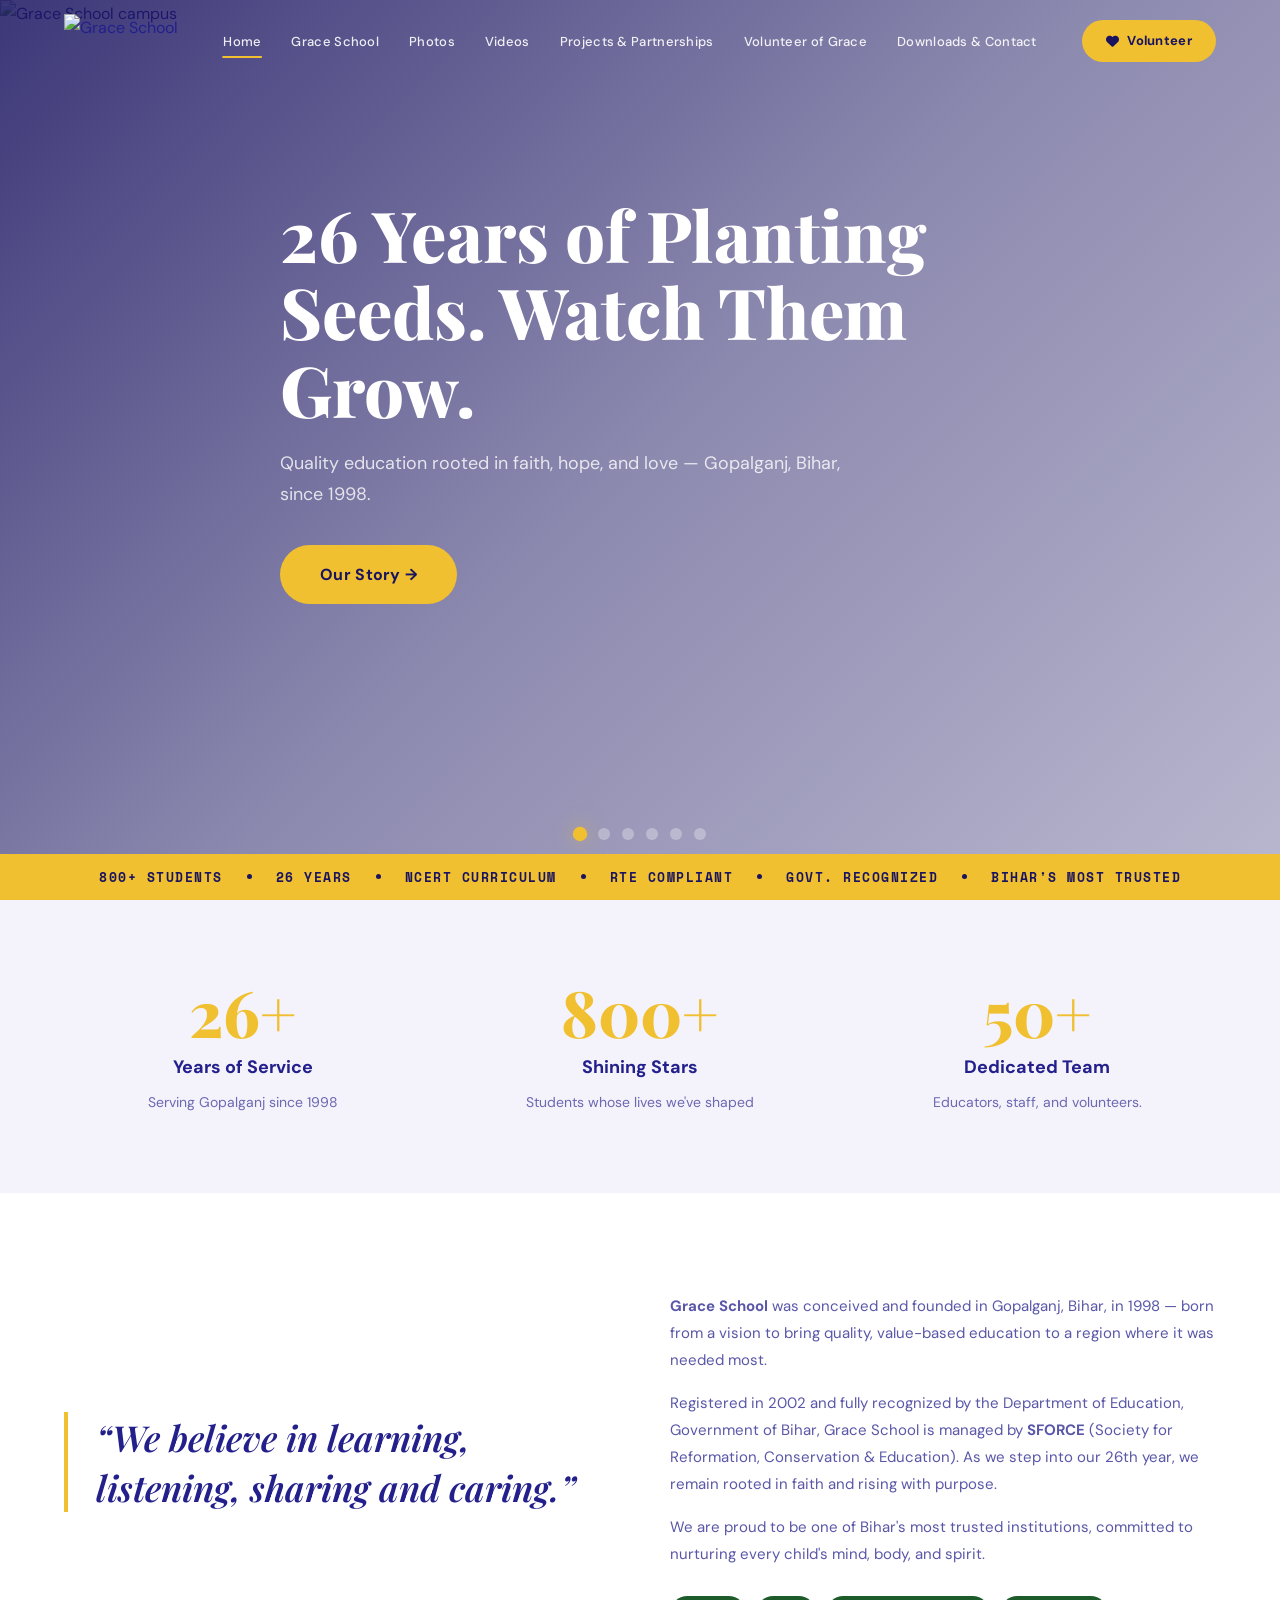
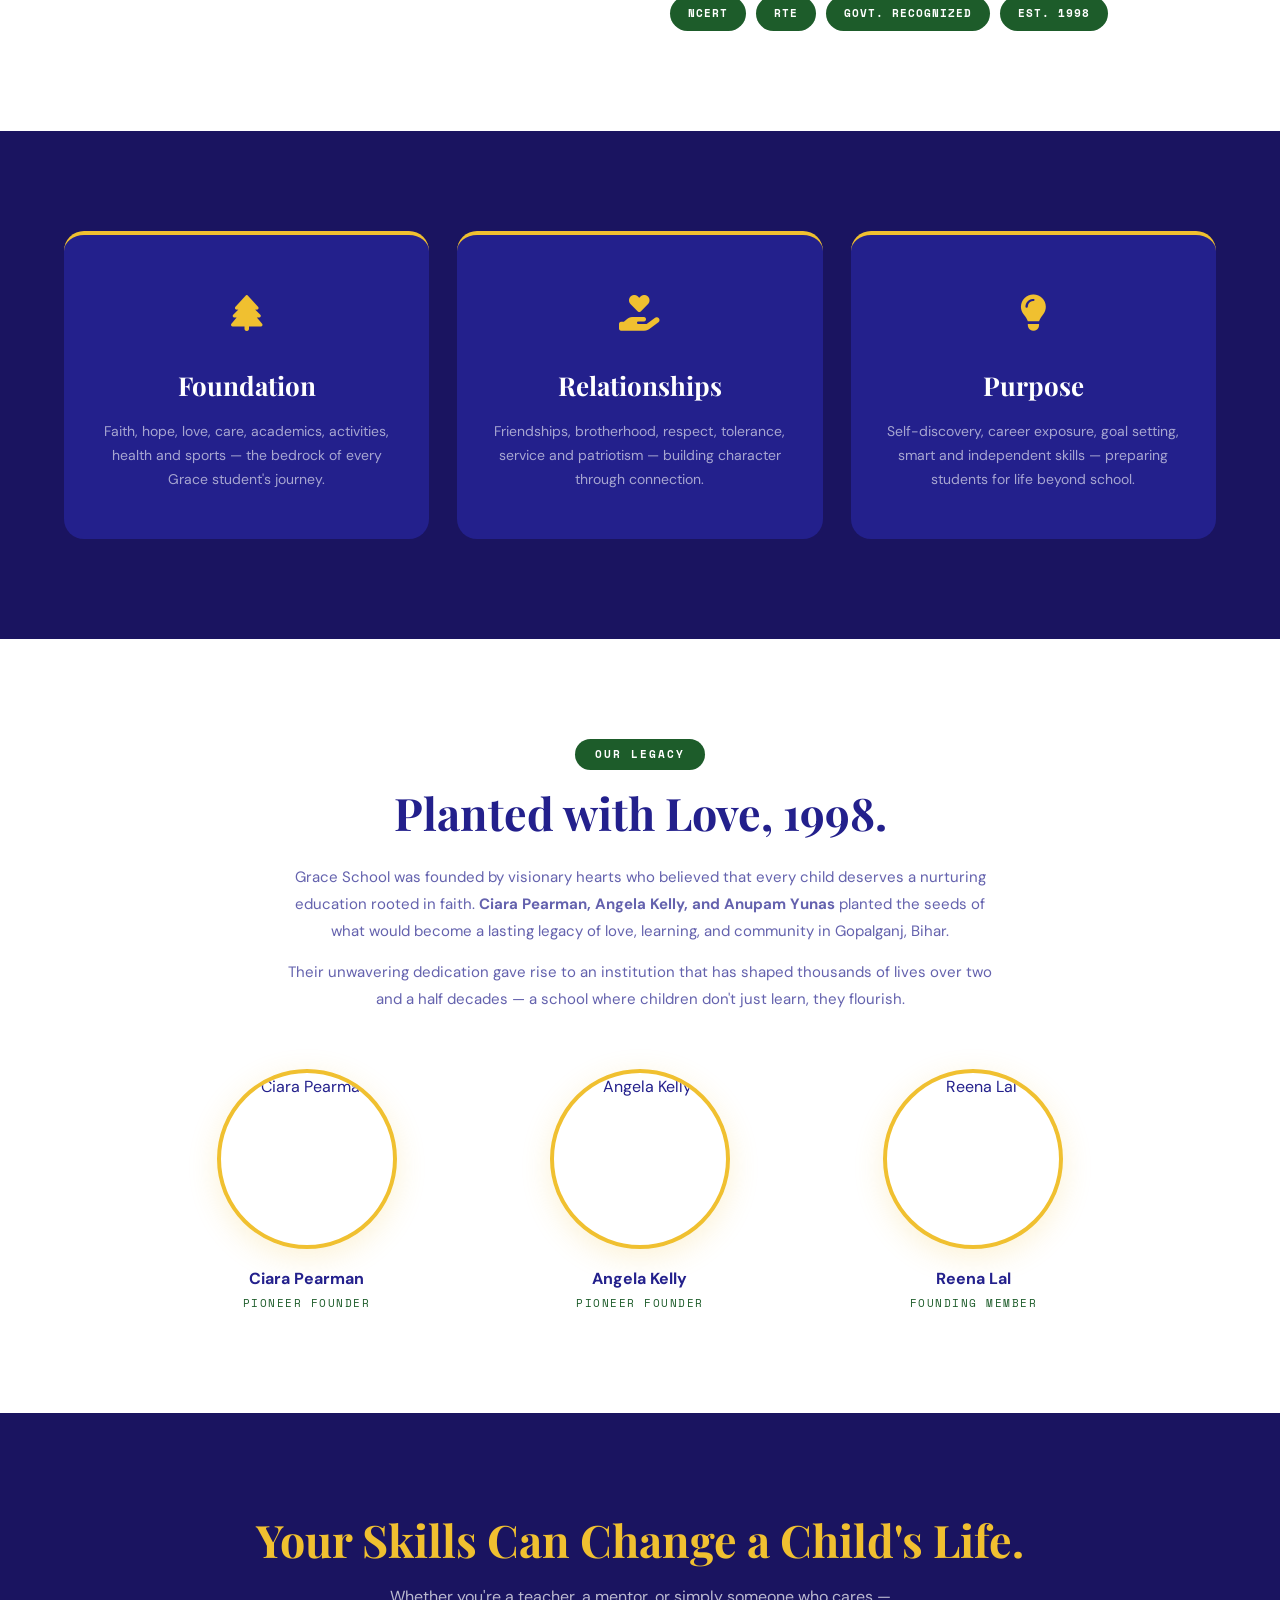
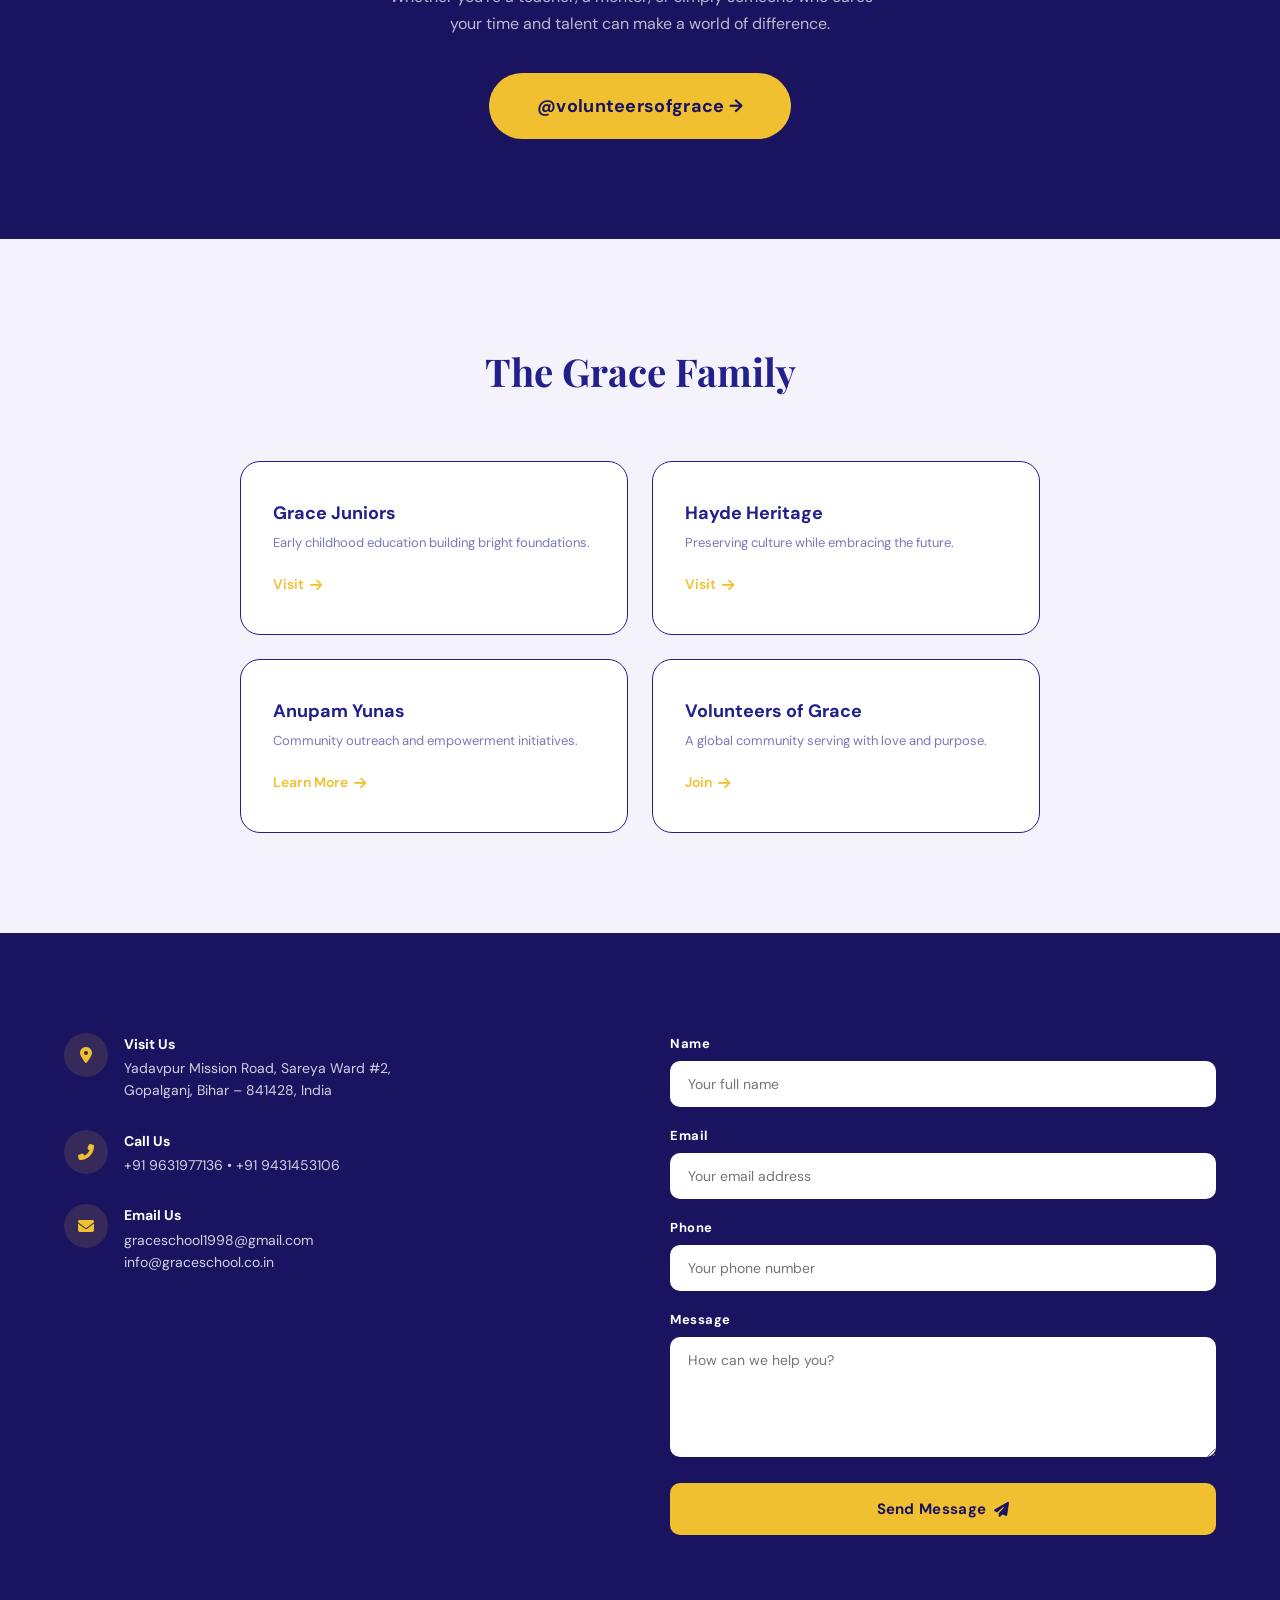
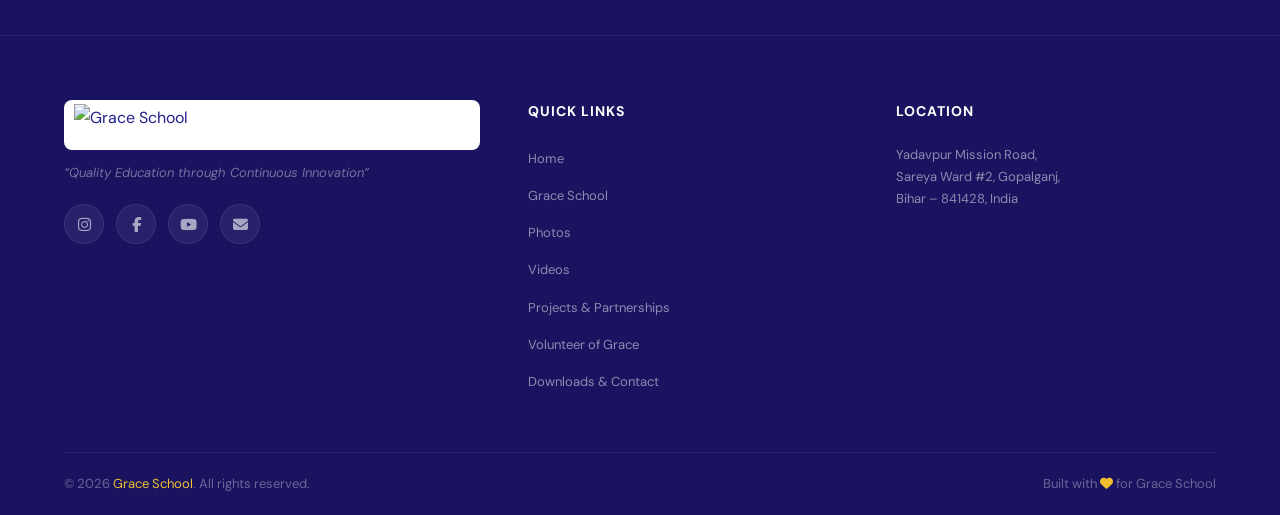
==== commit 377ca943: "Revert logo back to original JPG" ====
--- a/index.html
+++ b/index.html
@@ -1049,7 +1049,7 @@
       <div class="rr-header-inner">
         <div class="rr-logo">
           <a href="index.html">
-            <img src="images/grace-logo-2.png" alt="Grace School">
+            <img src="https://www.graceschool.co.in/assets/img/gracemobileLogo.jpg" alt="Grace School">
           </a>
         </div>
         <nav class="rr-nav" id="mainNav">
@@ -1308,7 +1308,7 @@
     <div class="rr-container">
       <div class="rr-footer-grid">
         <div>
-          <img src="images/grace-logo-2.png" alt="Grace School" class="rr-footer-logo">
+          <img src="https://www.graceschool.co.in/assets/img/gracemobileLogo.jpg" alt="Grace School" class="rr-footer-logo">
           <p class="rr-footer-tagline">&ldquo;Quality Education through Continuous Innovation&rdquo;</p>
           <div class="rr-footer-social">
             <a href="https://www.instagram.com/volunteersofgrace/" target="_blank" aria-label="Instagram"><i class="fab fa-instagram"></i></a>
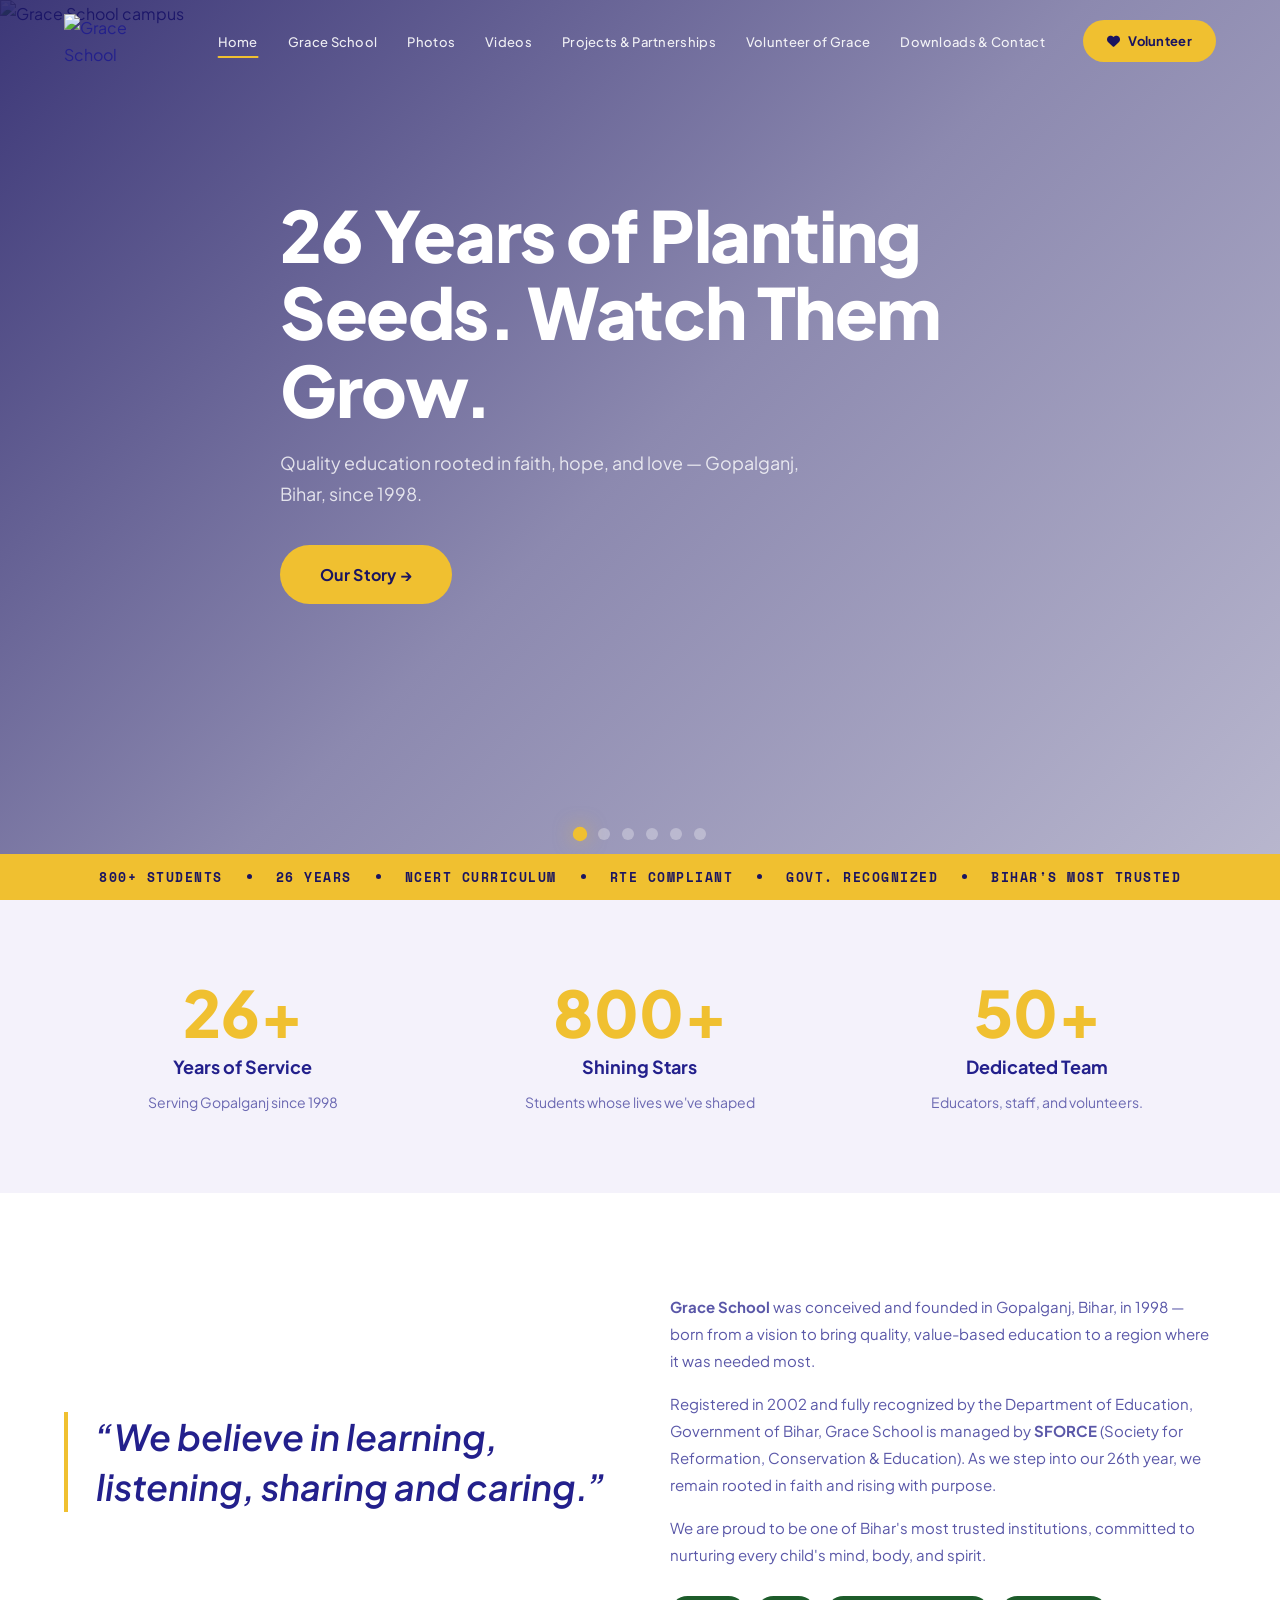
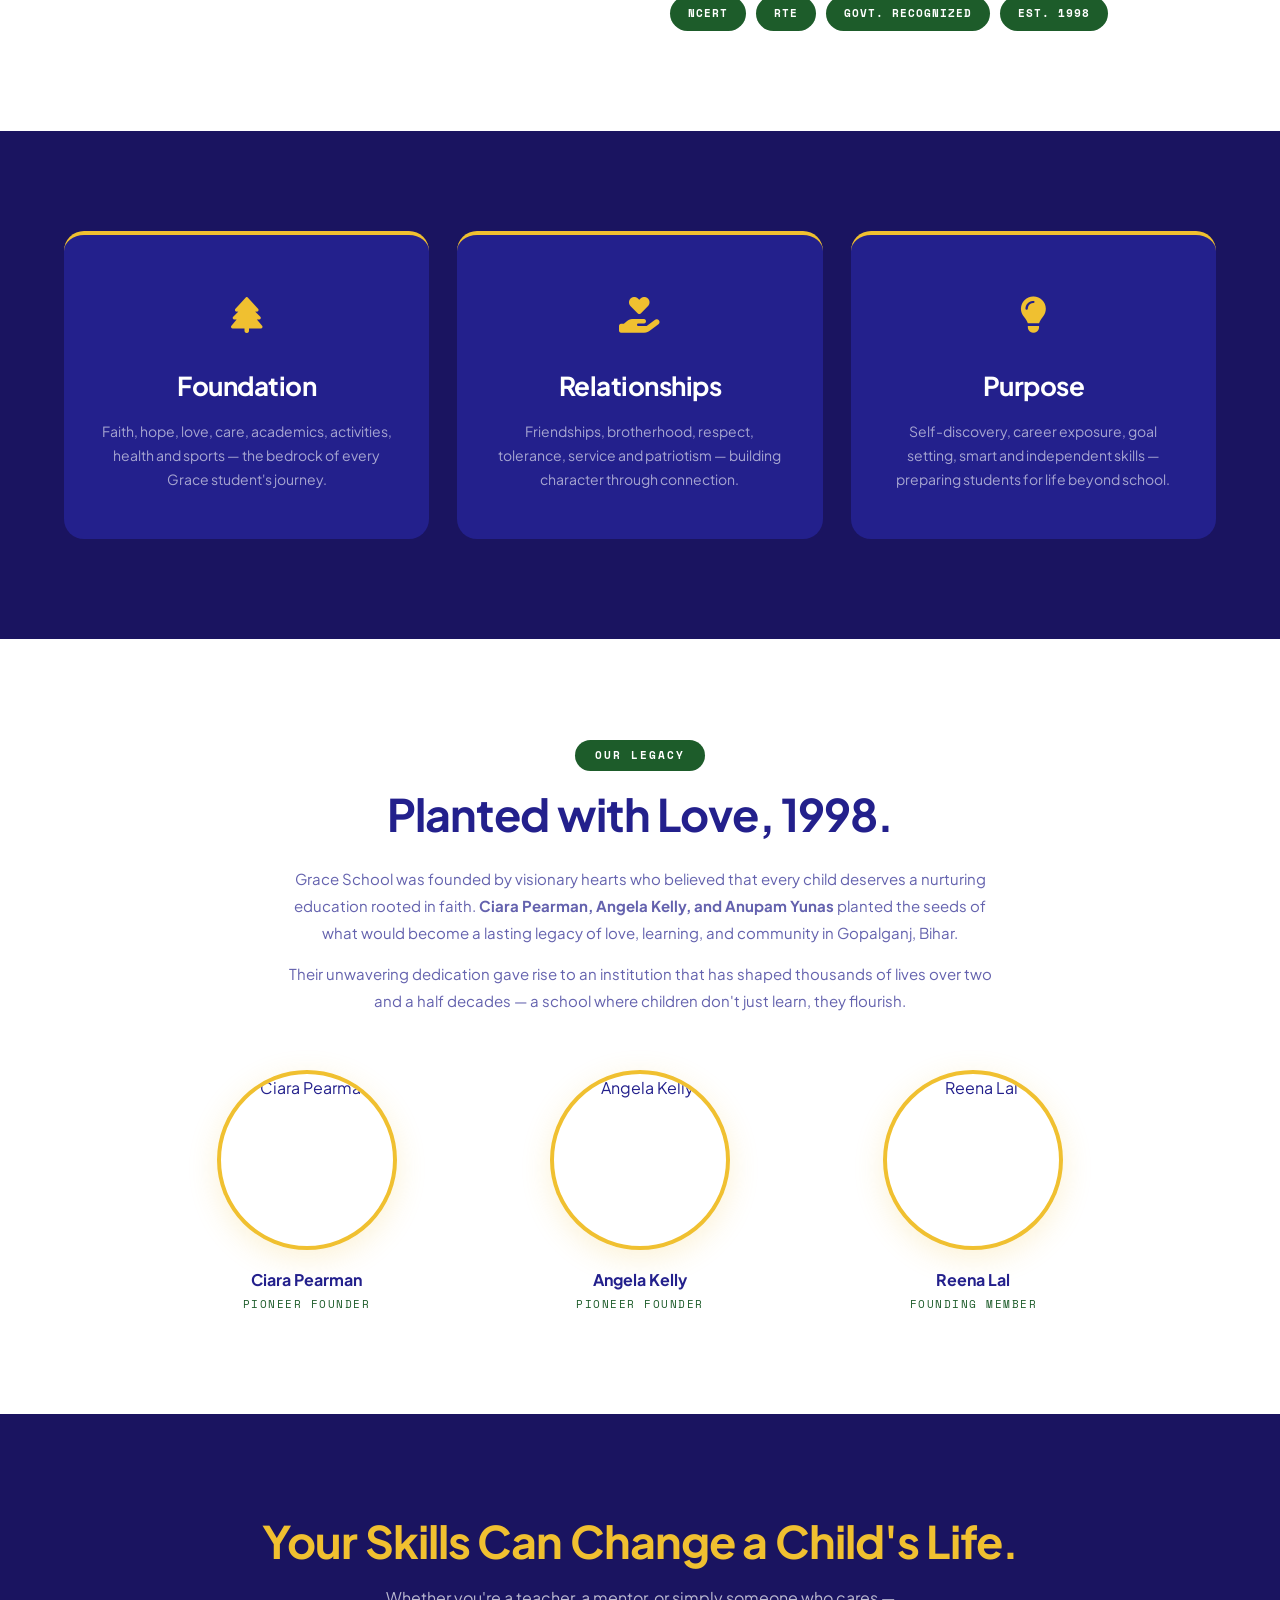
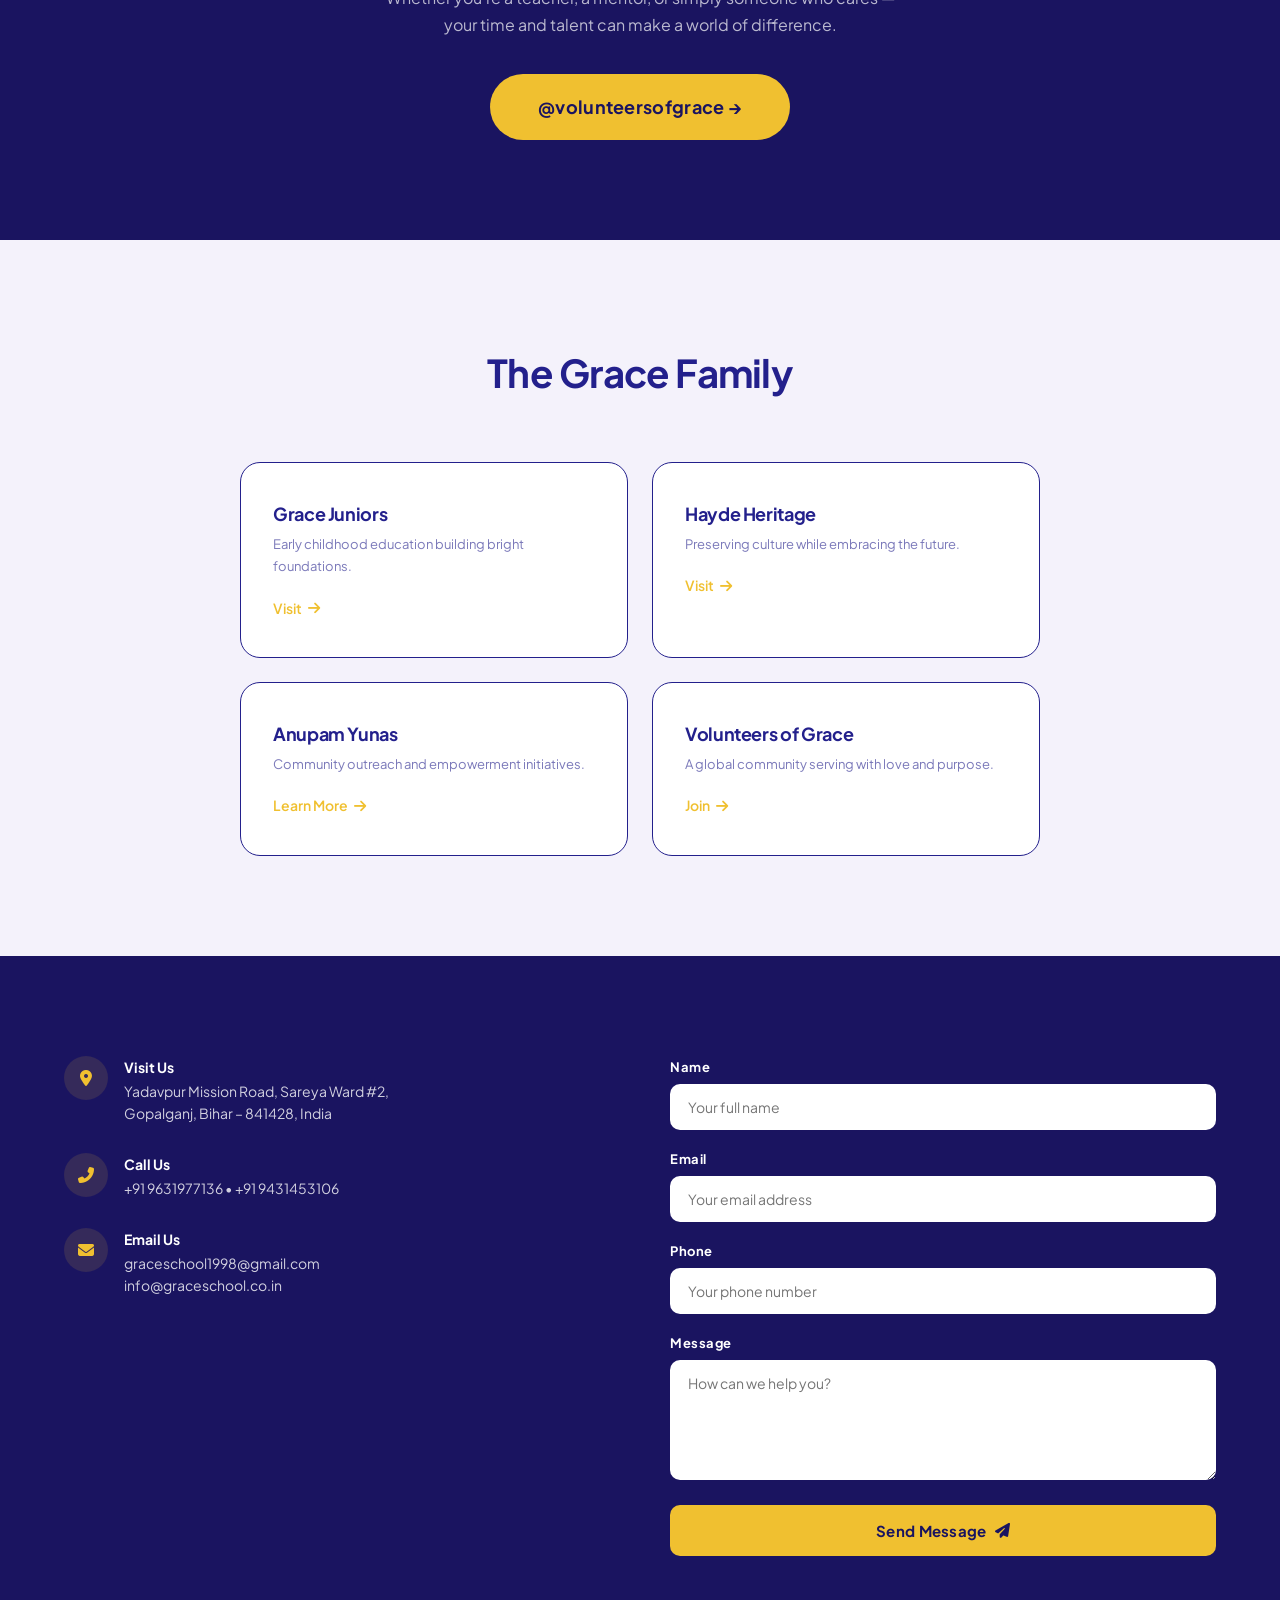
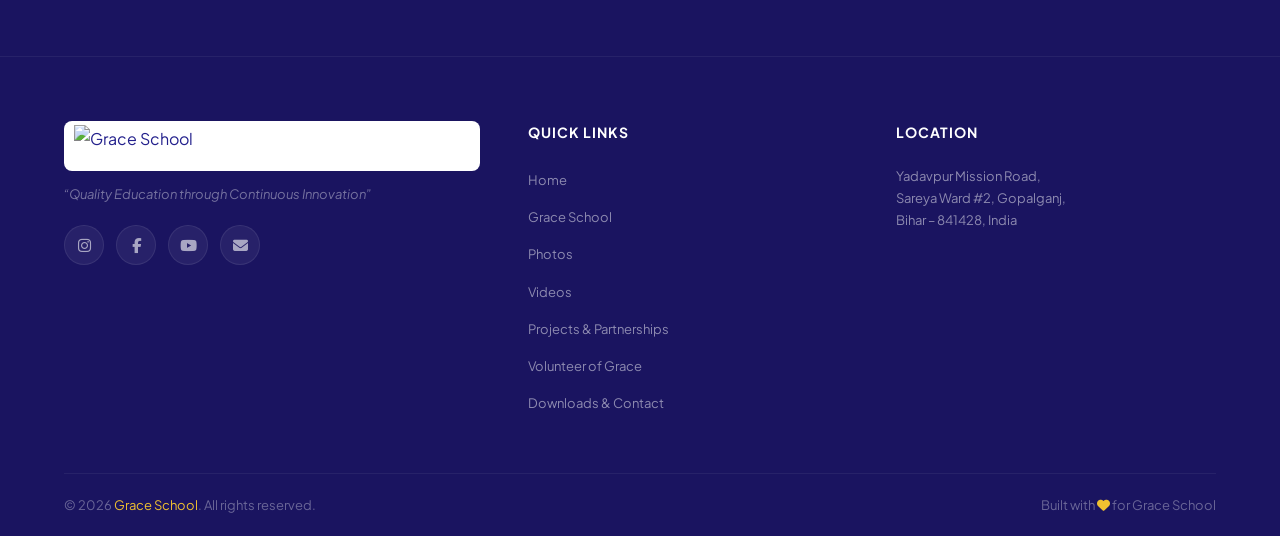
==== commit f4bbc0c9: "Switch to Plus Jakarta Sans for all text, Space Mono for accent labels only" ====
--- a/index.html
+++ b/index.html
@@ -9,7 +9,7 @@
   <meta name="description" content="Grace School – Rooted & Rising. Quality education rooted in faith, hope, and love — Gopalganj, Bihar, since 1998.">
   <link rel="preconnect" href="https://fonts.googleapis.com">
   <link rel="preconnect" href="https://fonts.gstatic.com" crossorigin>
-  <link href="https://fonts.googleapis.com/css2?family=DM+Sans:ital,wght@0,400;0,500;0,600;0,700;1,400;1,500&family=Playfair+Display:ital,wght@0,600;0,700;0,800;1,600;1,700&family=Space+Mono:wght@400;700&display=swap" rel="stylesheet">
+  <link href="https://fonts.googleapis.com/css2?family=Plus+Jakarta+Sans:ital,wght@0,400;0,500;0,600;0,700;0,800&family=Space+Mono&display=swap" rel="stylesheet">
   <link rel="stylesheet" href="https://cdnjs.cloudflare.com/ajax/libs/font-awesome/6.5.0/css/all.min.css">
   <link rel="stylesheet" href="css/grace.css">
   <link rel="icon" href="https://www.graceschool.co.in/assets/img/cropped-Grace-School-Side-Logo.jpg">
@@ -23,8 +23,8 @@
       --rr-gold: #F0C030;
       --rr-tint: #F4F2FB;
       --rr-white: #FFFFFF;
-      --rr-font-display: 'Playfair Display', Georgia, serif;
-      --rr-font-body: 'DM Sans', Helvetica, Arial, sans-serif;
+      --rr-font-display: 'Plus Jakarta Sans', sans-serif;
+      --rr-font-body: 'Plus Jakarta Sans', sans-serif;
       --rr-font-mono: 'Space Mono', 'Courier New', monospace;
       --rr-radius: 20px;
       --rr-radius-pill: 100px;
--- a/css/grace.css
+++ b/css/grace.css
@@ -19,7 +19,7 @@
    0. GOOGLE FONTS IMPORT
    ============================================================ */
 
-@import url('https://fonts.googleapis.com/css2?family=Playfair+Display:ital,wght@0,400;0,500;0,600;0,700;0,800;0,900;1,400;1,500;1,600;1,700;1,800;1,900&family=DM+Sans:ital,wght@0,300;0,400;0,500;0,600;0,700;0,800;1,400;1,500;1,600;1,700&family=Space+Mono:ital,wght@0,400;0,700;1,400;1,700&display=swap');
+@import url('https://fonts.googleapis.com/css2?family=Plus+Jakarta+Sans:ital,wght@0,400;0,500;0,600;0,700;0,800&family=Space+Mono&display=swap');
 
 /* ============================================================
    1. CSS RESET
@@ -47,8 +47,8 @@
   --white: #FFFFFF;
 
   /* === Typography === */
-  --font-display: 'Playfair Display', serif;
-  --font-body: 'DM Sans', sans-serif;
+  --font-display: 'Plus Jakarta Sans', sans-serif;
+  --font-body: 'Plus Jakarta Sans', sans-serif;
   --font-mono: 'Space Mono', monospace;
 
   /* === Spacing === */
@@ -88,6 +88,18 @@
   -webkit-font-smoothing: antialiased;
   -moz-osx-font-smoothing: grayscale;
 }
+
+h1, h2, h3, h4, h5, h6,
+.rr-hero-title,
+.rr-section-title,
+.rr-card-title,
+.rr-page-title {
+  letter-spacing: -0.02em;
+}
+
+h1 { font-weight: 800; }
+h2 { font-weight: 700; }
+h3 { font-weight: 600; }
 
 .site-wrapper {
   overflow: hidden;
